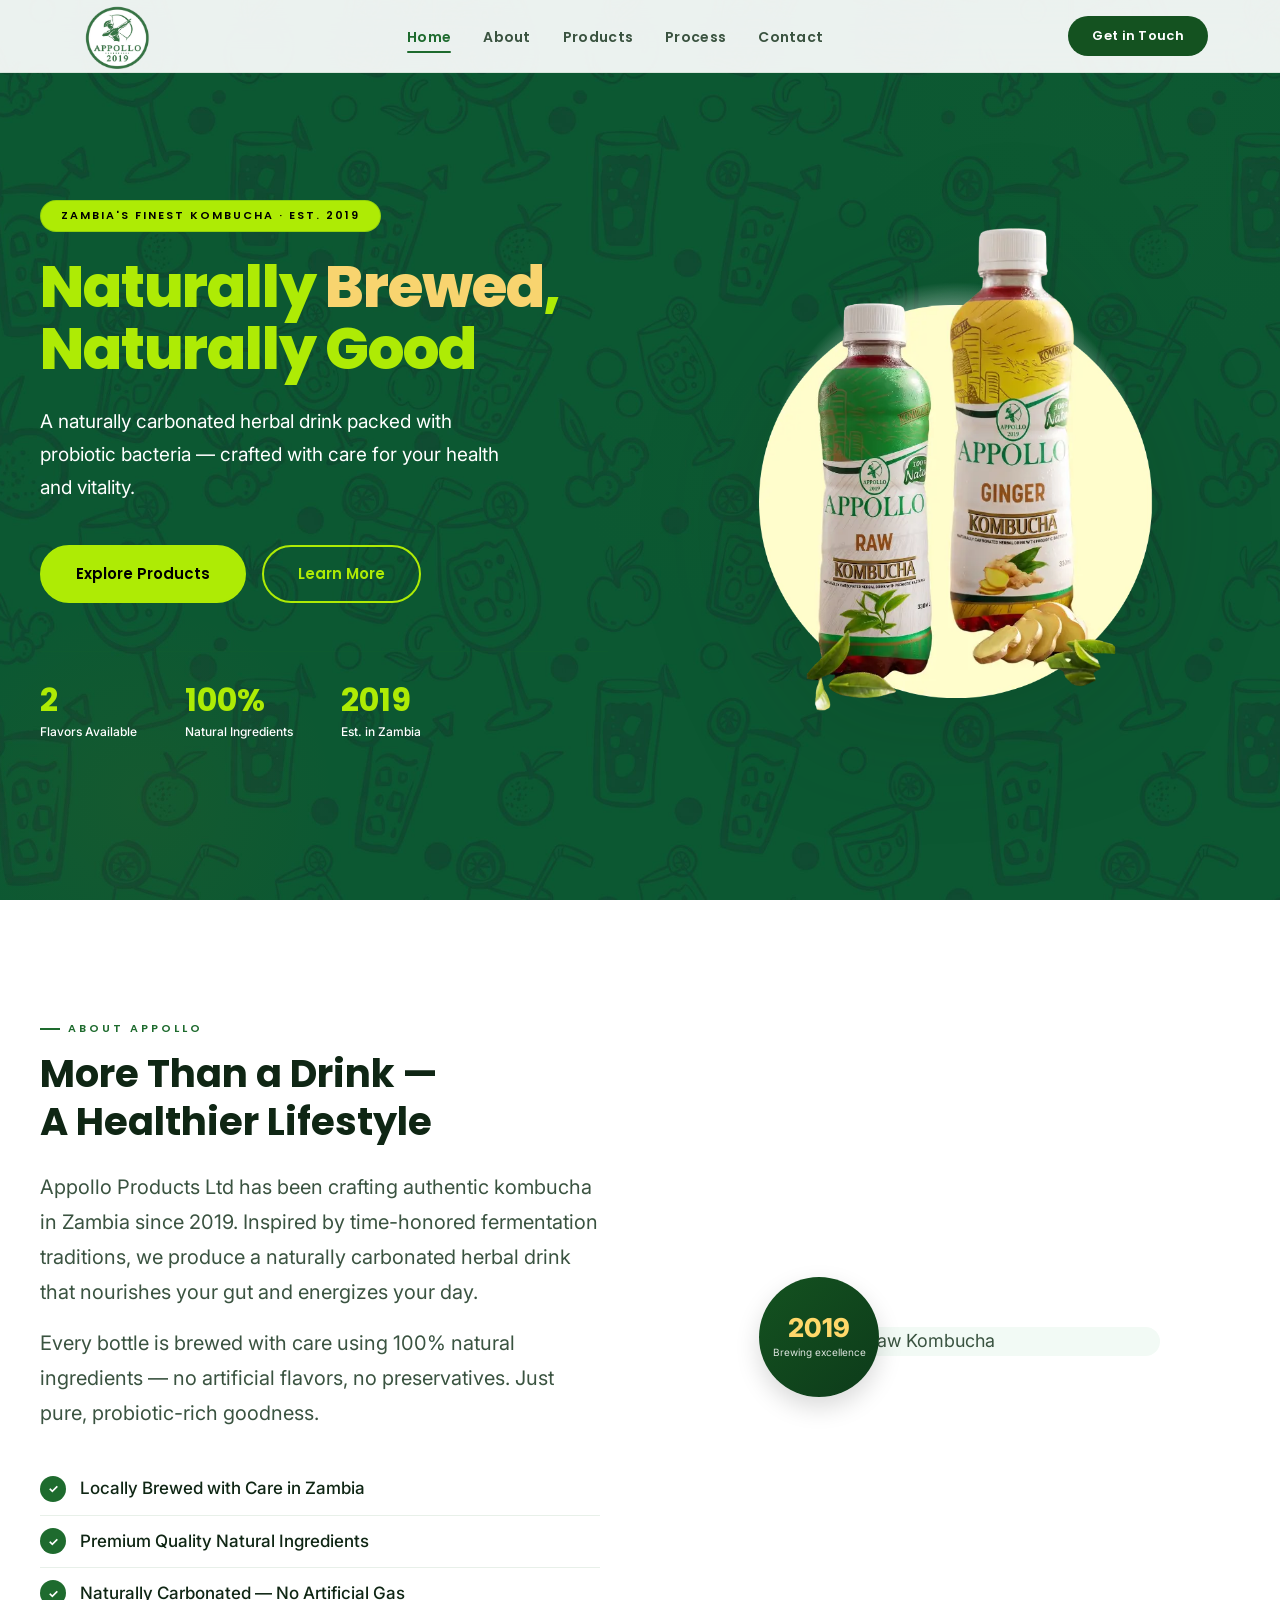
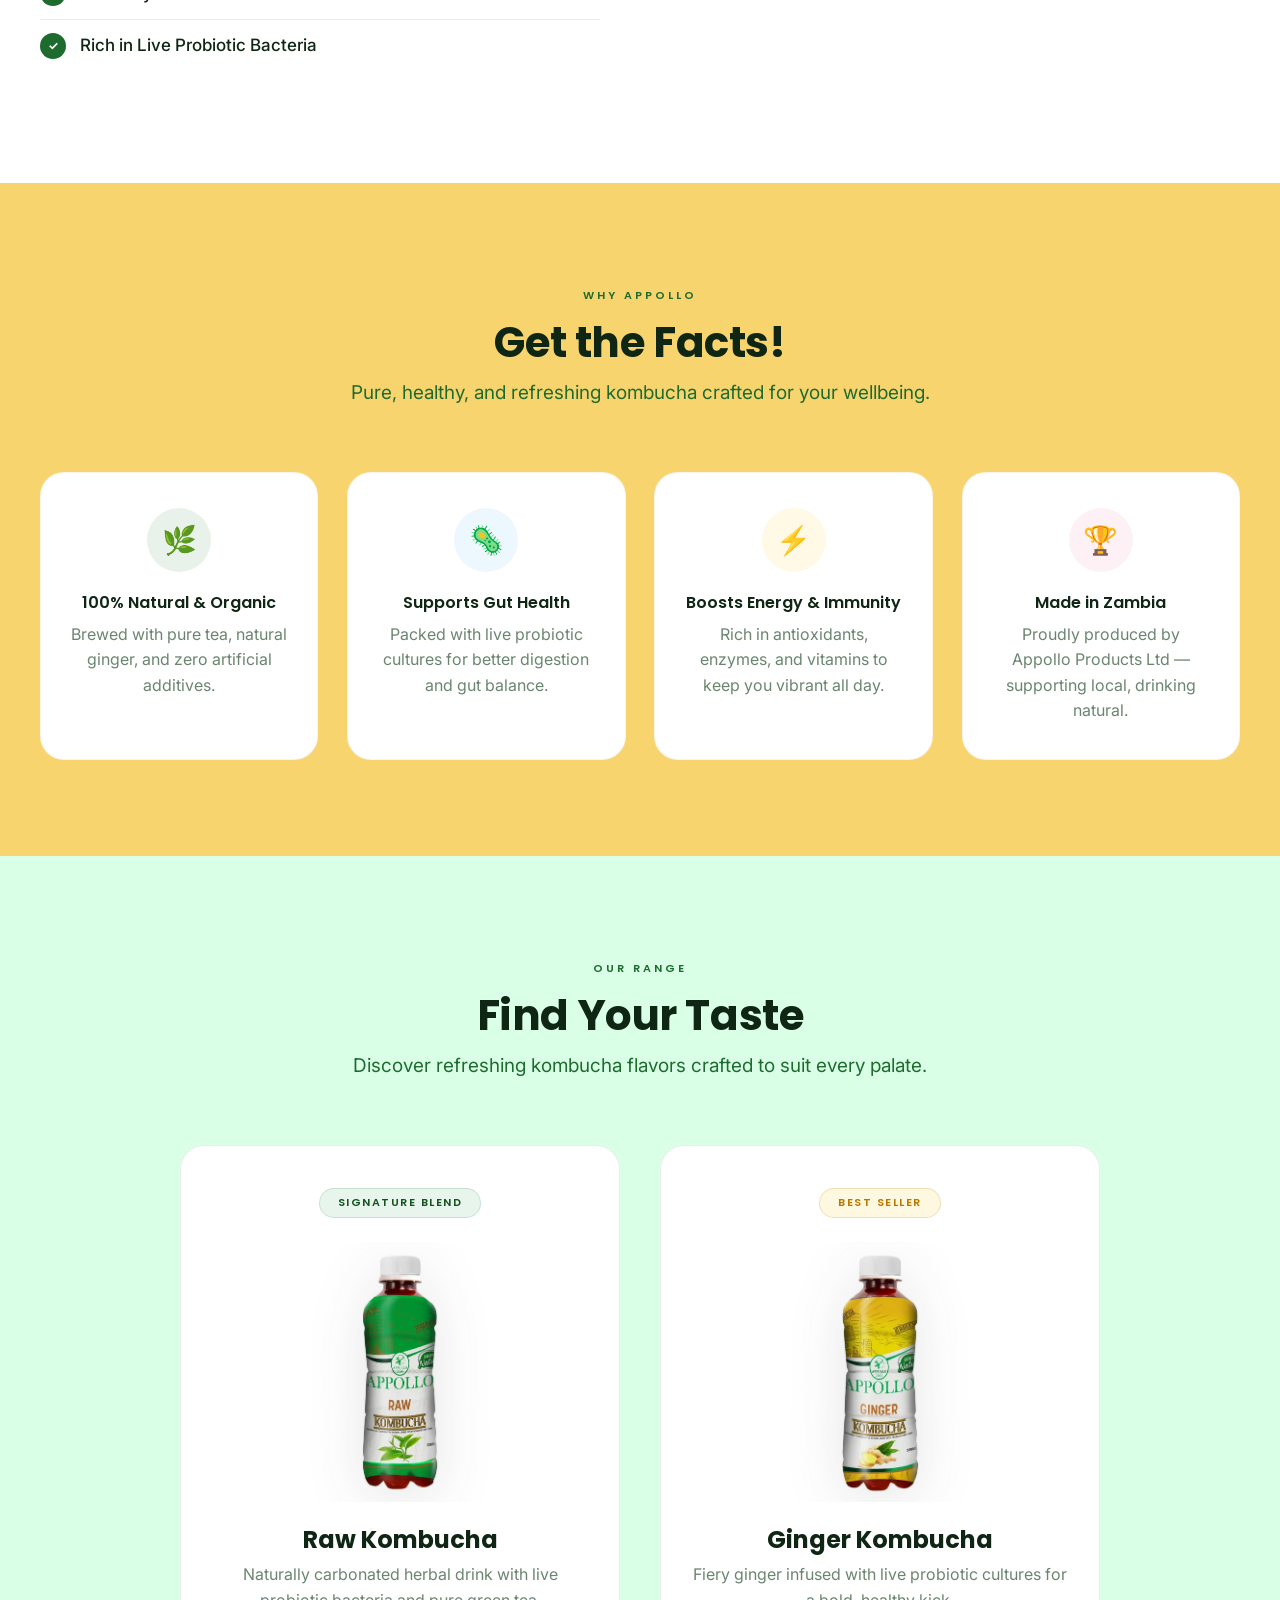
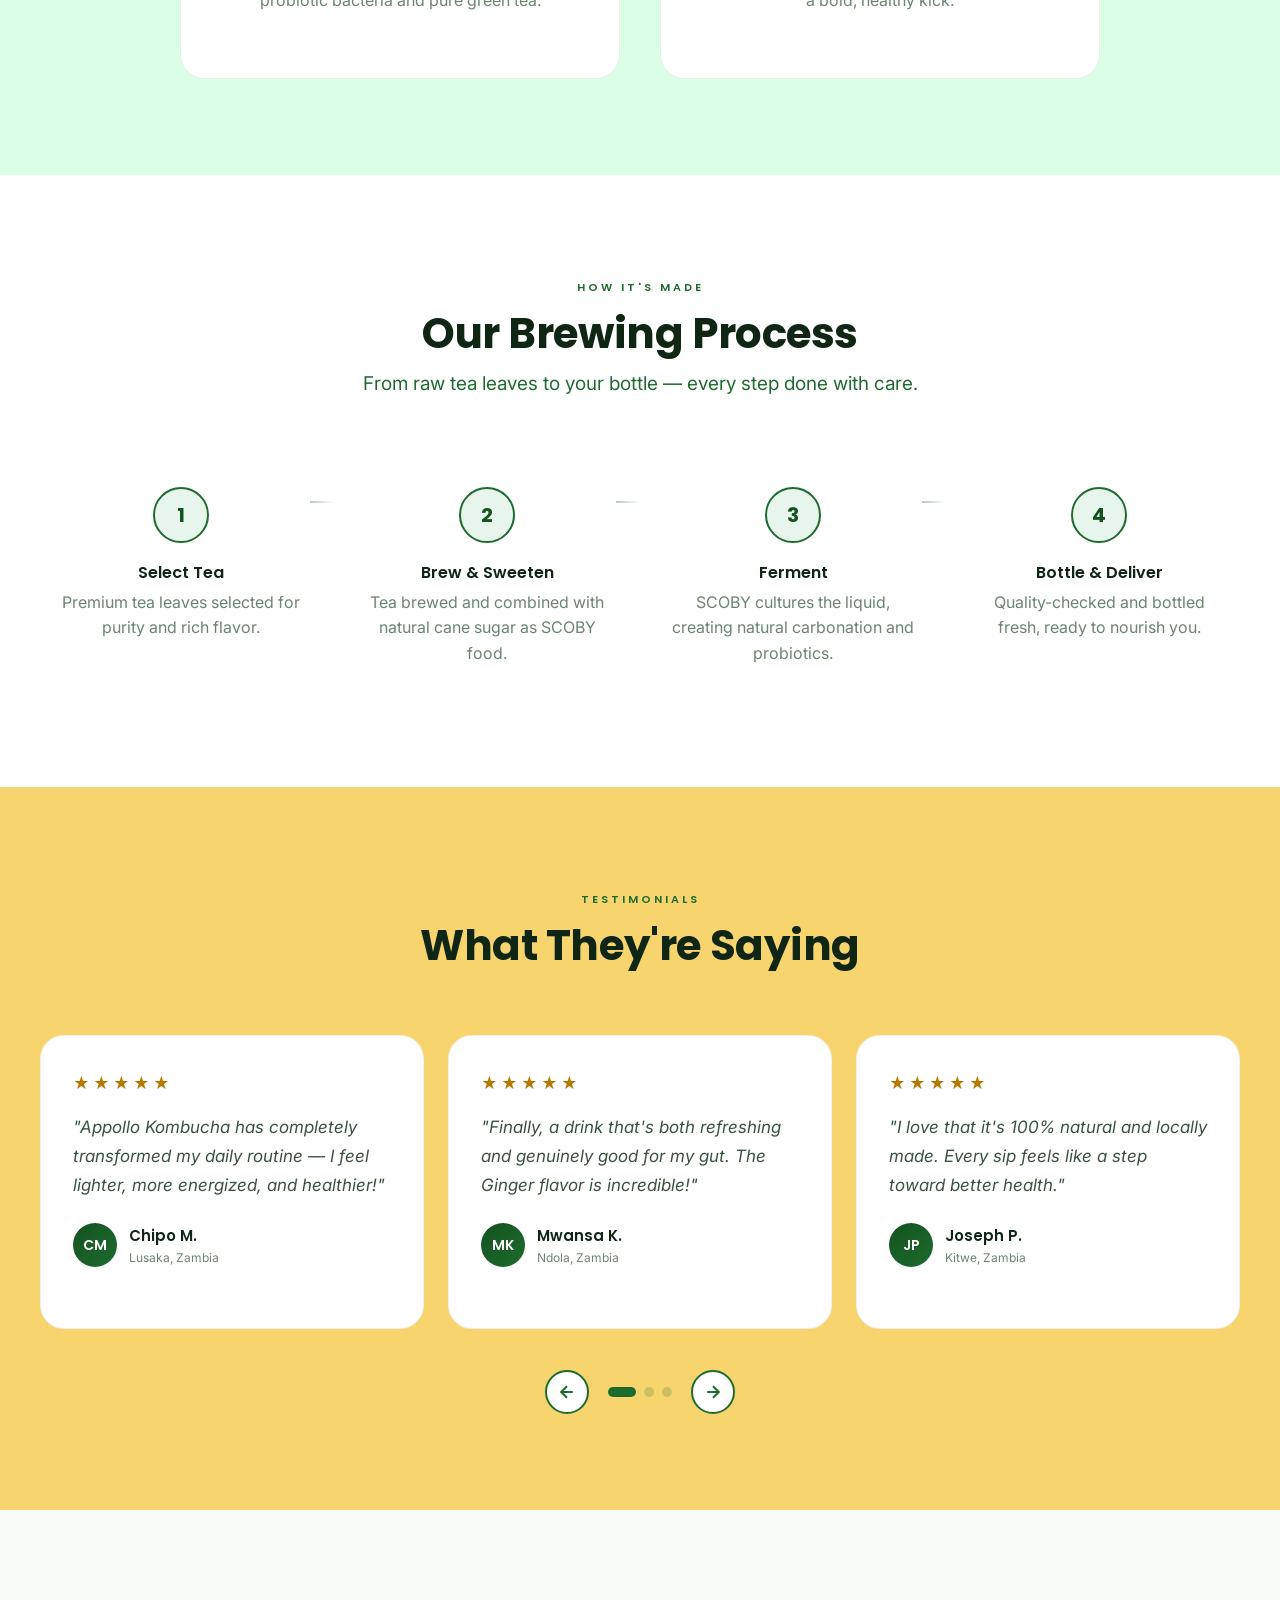
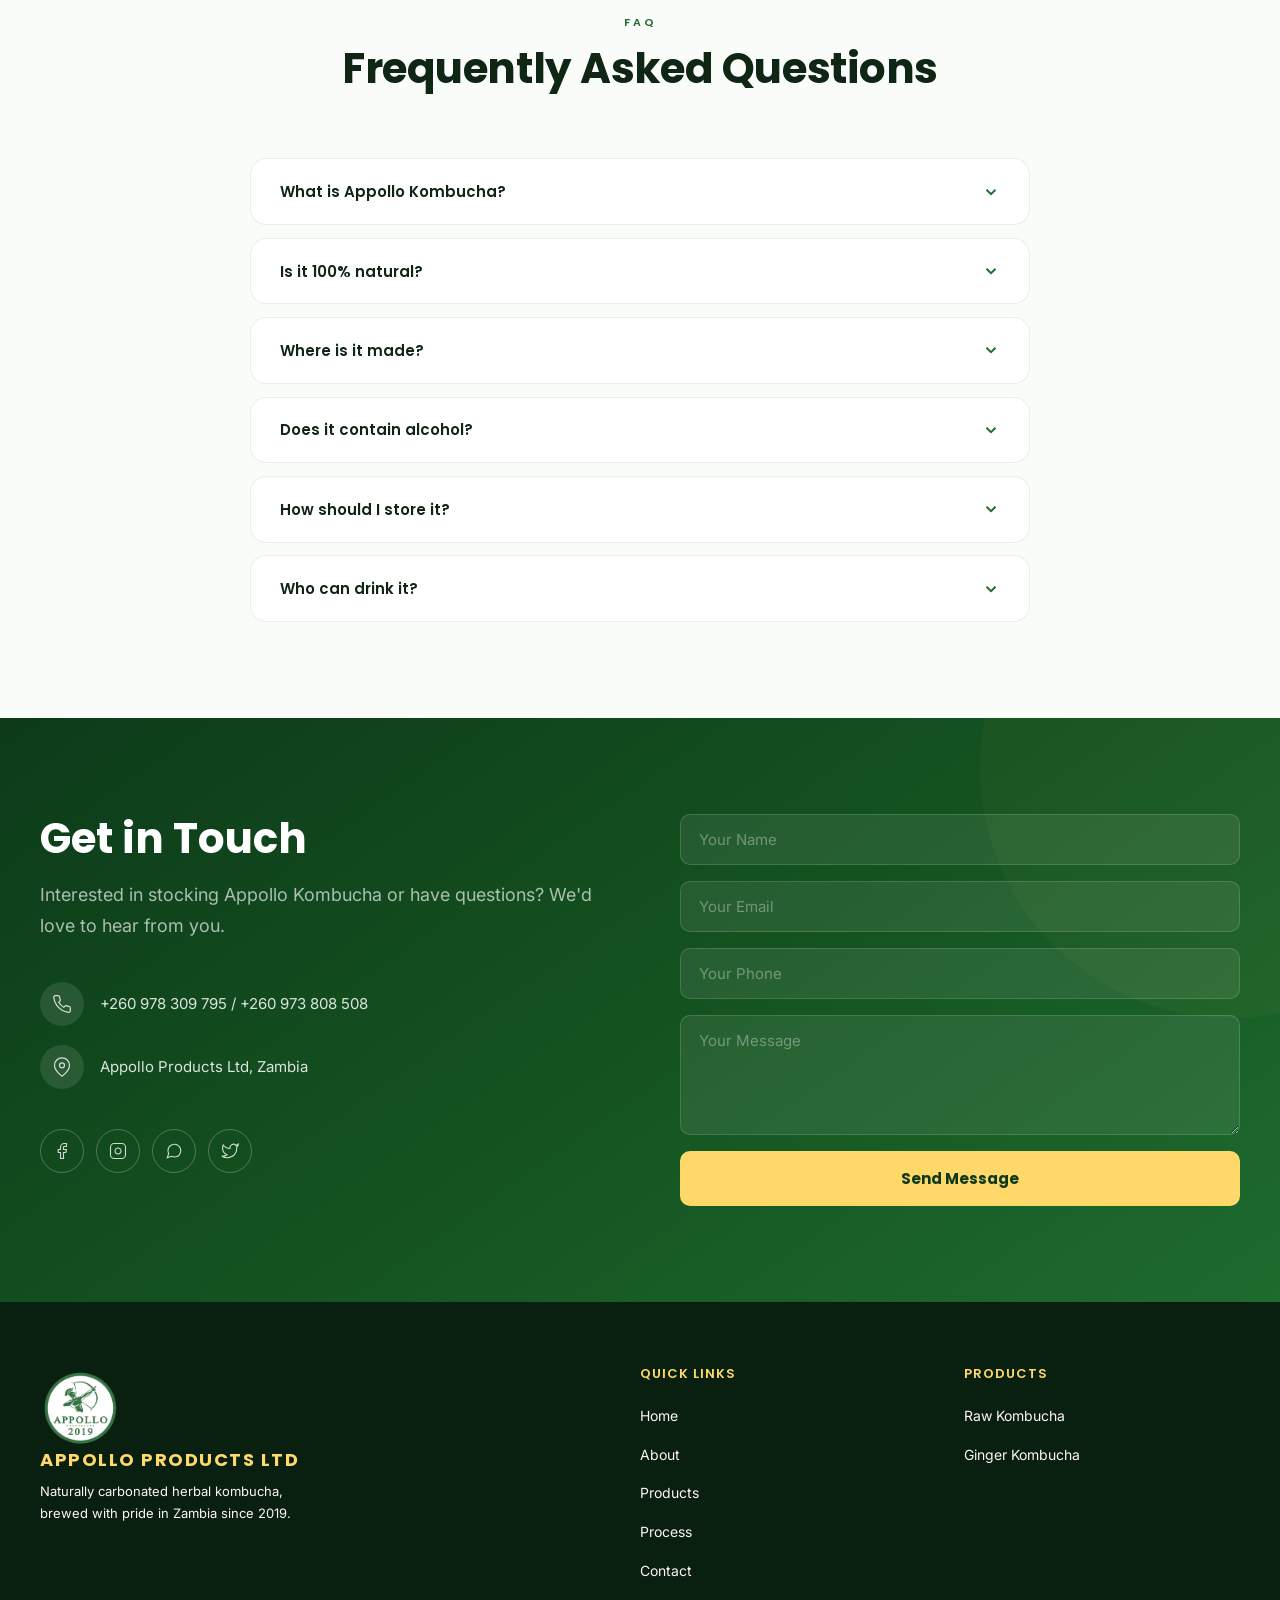
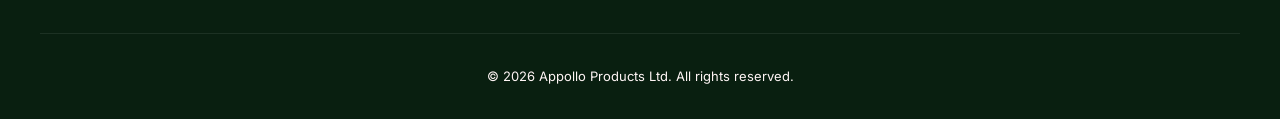
==== index.html @ 1b0a38e2 "Initial commit" ====
<!DOCTYPE html>
<html lang="en">

<head>
  <meta charset="UTF-8">
  <meta name="viewport" content="width=device-width, initial-scale=1.0">
  <title>Appollo Products — Premium Craft Kombucha | Zambia's Finest</title>
  <meta name="description"
    content="Appollo Products Ltd crafts Zambia's finest naturally carbonated kombucha since 2019. 100% natural, probiotic-rich, brewed with care.">
  <link rel="preconnect" href="https://fonts.googleapis.com">
  <link rel="preconnect" href="https://fonts.gstatic.com" crossorigin>
  <link
    href="https://fonts.googleapis.com/css2?family=Inter:wght@300;400;500;600&family=Poppins:wght@400;500;600;700;800&display=swap"
    rel="stylesheet">
  <link rel="stylesheet" href="style.css">
 <link rel="icon" type="image/ico" href="Assets/favicon.ico">
</head>

<body>
  <!-- NAV -->
  <nav id="navbar">
    <div class="nav-inner">
      <a href="#hero" class="nav-logo" id="navLogo">
        <img src="Assets/LOGO (2).webp" alt="Appollo Logo" class="nav-logo-img">
      </a>
      <ul class="nav-links" id="navLinks">
        <li><a href="#hero" class="nav-link active">Home</a></li>
        <li><a href="About.html" class="nav-link">About</a></li>
        <li><a href="Products.html" class="nav-link">Products</a></li>
        <li><a href="Process.html" class="nav-link">Process</a></li>
        <li><a href="Contact.html" class="nav-link">Contact</a></li>
      </ul>
      <a href="Contact.html" class="nav-cta" id="navCta">Get in Touch</a>
      <button class="mobile-toggle" id="mobileToggle" aria-label="Toggle menu">
        <span></span><span></span><span></span>
      </button>
    </div>
  </nav>

  <!-- HERO -->
  <section class="hero" id="hero">
    <div class="hero-bg-shapes">
      <div class="shape shape-1"></div>
      <div class="shape shape-2"></div>
      <div class="shape shape-3"></div>
    </div>
    <div class="hero-content">
      <div class="hero-text">
        <div class="hero-badge reveal-up">Zambia's Finest Kombucha · Est. 2019</div>
        <h1 class="reveal-up">Naturally <span>Brewed</span>,<br>Naturally Good</h1>
        <p class="hero-sub reveal-up">A naturally carbonated herbal drink packed with probiotic bacteria — crafted with
          care for your health and vitality.</p>
        <div class="hero-buttons reveal-up">
          <a href="Products.html" class="btn-primary">Explore Products</a>
          <a href="About.html" class="btn-outline">Learn More</a>
        </div>
        <div class="hero-stats reveal-up">
          <div class="stat-item">
            <div class="stat-num">2</div>
            <div class="stat-label">Flavors Available</div>
          </div>
          <div class="stat-item">
            <div class="stat-num">100%</div>
            <div class="stat-label">Natural Ingredients</div>
          </div>
          <div class="stat-item">
            <div class="stat-num">2019</div>
            <div class="stat-label">Est. in Zambia</div>
          </div>
        </div>
      </div>
      <div class="hero-image reveal-up">
        <div class="hero-img-glow"></div>
        <div class="hero-img-container">
          <img src="Assets/appollo.webp" alt="Appollo Raw and Ginger Kombucha" />
        </div>
      </div>
    </div>
  </section>

  <!-- ABOUT -->
  <section class="about" id="about">
    <div class="section-inner">
      <div class="about-grid">
        <div class="about-text-col reveal-left">
          <div class="section-label">About Appollo</div>
          <h2>More Than a Drink —<br>A Healthier Lifestyle</h2>
          <p>Appollo Products Ltd has been crafting authentic kombucha in Zambia since 2019. Inspired by time-honored
            fermentation traditions, we produce a naturally carbonated herbal drink that nourishes your gut and
            energizes your day.</p>
          <p>Every bottle is brewed with care using 100% natural ingredients — no artificial flavors, no preservatives.
            Just pure, probiotic-rich goodness.</p>
          <ul class="about-features">
            <li>
              <div class="check">✓</div> Locally Brewed with Care in Zambia
            </li>
            <li>
              <div class="check">✓</div> Premium Quality Natural Ingredients
            </li>
            <li>
              <div class="check">✓</div> Naturally Carbonated — No Artificial Gas
            </li>
            <li>
              <div class="check">✓</div> Rich in Live Probiotic Bacteria
            </li>
          </ul>
        </div>
        <div class="about-visual-col reveal-right">
         <div class="about-img-wrap">
  <img src="Assets/botle.png" alt="Appollo Raw Kombucha" />

  <div class="since-badge">
    <div class="year">2019</div>
    <div class="year-label">Brewing excellence</div>
  </div>
</div>
      </div>
    </div>
  </section>

  <!-- BENEFITS -->
  <section class="benefits" id="benefits">
    <div class="section-inner">
      <div class="section-header reveal-up">
        <div class="section-label">Why Appollo</div>
        <h2>Get the Facts!</h2>
        <p>Pure, healthy, and refreshing kombucha crafted for your wellbeing.</p>
      </div>
      <div class="benefits-grid stagger">
        <div class="benefit-card">
          <div class="benefit-icon" style="background:rgba(46,125,50,0.1);">🌿</div>
          <h3>100% Natural & Organic</h3>
          <p>Brewed with pure tea, natural ginger, and zero artificial additives.</p>
        </div>
        <div class="benefit-card">
          <div class="benefit-icon" style="background:rgba(33,150,243,0.08);">🦠</div>
          <h3>Supports Gut Health</h3>
          <p>Packed with live probiotic cultures for better digestion and gut balance.</p>
        </div>
        <div class="benefit-card">
          <div class="benefit-icon" style="background:rgba(255,193,7,0.1);">⚡</div>
          <h3>Boosts Energy & Immunity</h3>
          <p>Rich in antioxidants, enzymes, and vitamins to keep you vibrant all day.</p>
        </div>
        <div class="benefit-card">
          <div class="benefit-icon" style="background:rgba(233,30,99,0.06);">🏆</div>
          <h3>Made in Zambia</h3>
          <p>Proudly produced by Appollo Products Ltd — supporting local, drinking natural.</p>
        </div>
      </div>
    </div>
  </section>

  <!-- PRODUCTS -->
  <section class="products" id="products">
    <div class="section-inner">
      <div class="section-header reveal-up">
        <div class="section-label">Our Range</div>
        <h2>Find Your Taste</h2>
        <p>Discover refreshing kombucha flavors crafted to suit every palate.</p>
      </div>
      <div class="products-grid stagger">
        <div class="product-card" id="product-raw">
          <div class="product-badge badge-green">Signature Blend</div>
          <div class="product-img-container">
            <img src="Assets/Raww.webp" alt="Appollo Raw Kombucha" />
          </div>
          <h3>Raw Kombucha</h3>
          <p class="product-sub">Naturally carbonated herbal drink with live probiotic bacteria and pure green tea.</p>
        </div>
        <div class="product-card" id="product-ginger">
          <div class="product-badge badge-gold">Best Seller</div>
          <div class="product-img-container">
            <img src="Assets/Gingerr.webp" alt="Appollo Ginger Kombucha" />
          </div>
          <h3>Ginger Kombucha</h3>
          <p class="product-sub">Fiery ginger infused with live probiotic cultures for a bold, healthy kick.</p>
        </div>
      </div>
    </div>
  </section>

  <!-- PROCESS -->
  <section class="process" id="process">
    <div class="section-inner">
      <div class="section-header reveal-up">
        <div class="section-label">How It's Made</div>
        <h2>Our Brewing Process</h2>
        <p>From raw tea leaves to your bottle — every step done with care.</p>
      </div>
      <div class="process-steps stagger">
        <div class="step">
          <div class="step-num">1</div>
          <h3>Select Tea</h3>
          <p>Premium tea leaves selected for purity and rich flavor.</p>
        </div>
        <div class="step">
          <div class="step-num">2</div>
          <h3>Brew & Sweeten</h3>
          <p>Tea brewed and combined with natural cane sugar as SCOBY food.</p>
        </div>
        <div class="step">
          <div class="step-num">3</div>
          <h3>Ferment</h3>
          <p>SCOBY cultures the liquid, creating natural carbonation and probiotics.</p>
        </div>
        <div class="step">
          <div class="step-num">4</div>
          <h3>Bottle & Deliver</h3>
          <p>Quality-checked and bottled fresh, ready to nourish you.</p>
        </div>
      </div>
    </div>
  </section>

  <!-- TESTIMONIALS -->
  <section class="testimonials" id="testimonials">
    <div class="section-inner">
      <div class="section-header reveal-up">
        <div class="section-label">Testimonials</div>
        <h2>What They're Saying</h2>
      </div>
      <div class="testimonials-slider reveal-up" id="testimonialSlider">
        <div class="slider-track" id="sliderTrack">
          <div class="testimonial-card">
            <div class="stars">★★★★★</div>
            <p>"Appollo Kombucha has completely transformed my daily routine — I feel lighter, more energized, and healthier!"</p>
            <div class="testimonial-author">
              <div class="author-avatar">CM</div>
              <div>
                <div class="author-name">Chipo M.</div>
                <div class="author-loc">Lusaka, Zambia</div>
              </div>
            </div>
          </div>
          <div class="testimonial-card">
            <div class="stars">★★★★★</div>
            <p>"Finally, a drink that's both refreshing and genuinely good for my gut. The Ginger flavor is incredible!"</p>
            <div class="testimonial-author">
              <div class="author-avatar">MK</div>
              <div>
                <div class="author-name">Mwansa K.</div>
                <div class="author-loc">Ndola, Zambia</div>
              </div>
            </div>
          </div>
          <div class="testimonial-card">
            <div class="stars">★★★★★</div>
            <p>"I love that it's 100% natural and locally made. Every sip feels like a step toward better health."</p>
            <div class="testimonial-author">
              <div class="author-avatar">JP</div>
              <div>
                <div class="author-name">Joseph P.</div>
                <div class="author-loc">Kitwe, Zambia</div>
              </div>
            </div>
          </div>
          <div class="testimonial-card">
            <div class="stars">★★★★★</div>
            <p>"The quality is outstanding. You can tell it's made with real ingredients and true passion for wellness."</p>
            <div class="testimonial-author">
              <div class="author-avatar">TN</div>
              <div>
                <div class="author-name">Thandi N.</div>
                <div class="author-loc">Livingstone, Zambia</div>
              </div>
            </div>
          </div>
          <div class="testimonial-card">
            <div class="stars">★★★★★</div>
            <p>"I switched from sugary sodas to Appollo and my energy levels have never been better. Truly a game changer!"</p>
            <div class="testimonial-author">
              <div class="author-avatar">BM</div>
              <div>
                <div class="author-name">Bwalya M.</div>
                <div class="author-loc">Kabwe, Zambia</div>
              </div>
            </div>
          </div>
        </div>
        <div class="slider-controls">
          <button class="slider-btn" id="sliderPrev" aria-label="Previous">
            <svg width="20" height="20" viewBox="0 0 24 24" fill="none" stroke="currentColor" stroke-width="2.5"><path d="M19 12H5M12 19l-7-7 7-7"/></svg>
          </button>
          <div class="slider-dots" id="sliderDots"></div>
          <button class="slider-btn" id="sliderNext" aria-label="Next">
            <svg width="20" height="20" viewBox="0 0 24 24" fill="none" stroke="currentColor" stroke-width="2.5"><path d="M5 12h14M12 5l7 7-7 7"/></svg>
          </button>
        </div>
      </div>
    </div>
  </section>

  <!-- FAQ -->
  <section class="faq" id="faq">
    <div class="section-inner">
      <div class="section-header reveal-up">
        <div class="section-label">FAQ</div>
        <h2>Frequently Asked Questions</h2>
      </div>
      <div class="faq-list stagger">
        <div class="faq-item" id="faq-1">
          <button class="faq-q" aria-expanded="false">
            What is Appollo Kombucha?
            <span class="faq-arrow">
              <svg width="18" height="18" viewBox="0 0 24 24" fill="none" stroke="currentColor" stroke-width="2.5">
                <path d="M6 9l6 6 6-6" />
              </svg>
            </span>
          </button>
          <div class="faq-a">
            <p>A naturally carbonated herbal drink packed with probiotic bacteria, crafted to support gut health,
              immunity, and overall vitality.</p>
          </div>
        </div>
        <div class="faq-item" id="faq-2">
          <button class="faq-q" aria-expanded="false">
            Is it 100% natural?
            <span class="faq-arrow">
              <svg width="18" height="18" viewBox="0 0 24 24" fill="none" stroke="currentColor" stroke-width="2.5">
                <path d="M6 9l6 6 6-6" />
              </svg>
            </span>
          </button>
          <div class="faq-a">
            <p>Yes! We use only pure tea, natural ingredients, and a live SCOBY — no artificial flavors or preservatives
              ever.</p>
          </div>
        </div>
        <div class="faq-item" id="faq-3">
          <button class="faq-q" aria-expanded="false">
            Where is it made?
            <span class="faq-arrow">
              <svg width="18" height="18" viewBox="0 0 24 24" fill="none" stroke="currentColor" stroke-width="2.5">
                <path d="M6 9l6 6 6-6" />
              </svg>
            </span>
          </button>
          <div class="faq-a">
            <p>All our kombucha is proudly brewed in Zambia by Appollo Products Ltd, combining tradition with modern
              craftsmanship.</p>
          </div>
        </div>
        <div class="faq-item" id="faq-4">
          <button class="faq-q" aria-expanded="false">
            Does it contain alcohol?
            <span class="faq-arrow">
              <svg width="18" height="18" viewBox="0 0 24 24" fill="none" stroke="currentColor" stroke-width="2.5">
                <path d="M6 9l6 6 6-6" />
              </svg>
            </span>
          </button>
          <div class="faq-a">
            <p>Our kombucha is non-alcoholic. Fermentation may produce trace amounts, always well below 0.5% ABV.</p>
          </div>
        </div>
        <div class="faq-item" id="faq-5">
          <button class="faq-q" aria-expanded="false">
            How should I store it?
            <span class="faq-arrow">
              <svg width="18" height="18" viewBox="0 0 24 24" fill="none" stroke="currentColor" stroke-width="2.5">
                <path d="M6 9l6 6 6-6" />
              </svg>
            </span>
          </button>
          <div class="faq-a">
            <p>Keep refrigerated to maintain freshness, natural carbonation, and probiotic activity.</p>
          </div>
        </div>
        <div class="faq-item" id="faq-6">
          <button class="faq-q" aria-expanded="false">
            Who can drink it?
            <span class="faq-arrow">
              <svg width="18" height="18" viewBox="0 0 24 24" fill="none" stroke="currentColor" stroke-width="2.5">
                <path d="M6 9l6 6 6-6" />
              </svg>
            </span>
          </button>
          <div class="faq-a">
            <p>Most people can enjoy it as a daily health drink. Pregnant women, children, or those with specific
              conditions should consult a doctor first.</p>
          </div>
        </div>
      </div>
    </div>
  </section>

  <!-- CONTACT -->
  <section class="contact" id="contact">
    <div class="section-inner">
      <div class="contact-grid">
        <div class="contact-info-col reveal-left">
          <h2>Get in Touch</h2>
          <p class="contact-desc">Interested in stocking Appollo Kombucha or have questions? We'd love to hear from you.
          </p>
          <div class="contact-info">
            <div class="contact-item">
              <div class="contact-icon">
                <svg width="20" height="20" viewBox="0 0 24 24" fill="none" stroke="currentColor" stroke-width="1.5">
                  <path
                    d="M22 16.92v3a2 2 0 01-2.18 2 19.79 19.79 0 01-8.63-3.07 19.5 19.5 0 01-6-6 19.79 19.79 0 01-3.07-8.67A2 2 0 014.11 2h3a2 2 0 012 1.72c.127.96.361 1.903.7 2.81a2 2 0 01-.45 2.11L8.09 9.91a16 16 0 006 6l1.27-1.27a2 2 0 012.11-.45c.907.339 1.85.573 2.81.7A2 2 0 0122 16.92z" />
                </svg>
              </div>
              <span>+260 978 309 795 / +260 973 808 508</span>
            </div>
            <div class="contact-item">
              <div class="contact-icon">
                <svg width="20" height="20" viewBox="0 0 24 24" fill="none" stroke="currentColor" stroke-width="1.5">
                  <path d="M21 10c0 7-9 13-9 13s-9-6-9-13a9 9 0 0118 0z" />
                  <circle cx="12" cy="10" r="3" />
                </svg>
              </div>
              <span>Appollo Products Ltd, Zambia</span>
            </div>
          </div>
          <div class="social-links">
            <a href="#" class="social-btn" aria-label="Facebook">
              <svg width="18" height="18" viewBox="0 0 24 24" fill="none" stroke="currentColor" stroke-width="1.5">
                <path d="M18 2h-3a5 5 0 00-5 5v3H7v4h3v8h4v-8h3l1-4h-4V7a1 1 0 011-1h3z" />
              </svg>
            </a>
            <a href="#" class="social-btn" aria-label="Instagram">
              <svg width="18" height="18" viewBox="0 0 24 24" fill="none" stroke="currentColor" stroke-width="1.5">
                <rect x="2" y="2" width="20" height="20" rx="5" />
                <path d="M16 11.37A4 4 0 1112.63 8 4 4 0 0116 11.37z" />
                <line x1="17.5" y1="6.5" x2="17.51" y2="6.5" />
              </svg>
            </a>
            <a href="#" class="social-btn" aria-label="WhatsApp">
              <svg width="18" height="18" viewBox="0 0 24 24" fill="none" stroke="currentColor" stroke-width="1.5">
                <path
                  d="M21 11.5a8.38 8.38 0 01-.9 3.8 8.5 8.5 0 01-7.6 4.7 8.38 8.38 0 01-3.8-.9L3 21l1.9-5.7a8.38 8.38 0 01-.9-3.8 8.5 8.5 0 014.7-7.6 8.38 8.38 0 013.8-.9h.5a8.48 8.48 0 018 8v.5z" />
              </svg>
            </a>
            <a href="#" class="social-btn" aria-label="Twitter">
              <svg width="18" height="18" viewBox="0 0 24 24" fill="none" stroke="currentColor" stroke-width="1.5">
                <path
                  d="M23 3a10.9 10.9 0 01-3.14 1.53 4.48 4.48 0 00-7.86 3v1A10.66 10.66 0 013 4s-4 9 5 13a11.64 11.64 0 01-7 2c9 5 20 0 20-11.5a4.5 4.5 0 00-.08-.83A7.72 7.72 0 0023 3z" />
              </svg>
            </a>
          </div>
        </div>
        <div class="contact-form-col reveal-right">
          <form class="contact-form" id="contactForm">
            <input type="text" placeholder="Your Name" id="contactName" required />
            <input type="email" placeholder="Your Email" id="contactEmail" required />
            <input type="tel" placeholder="Your Phone" id="contactPhone" />
            <textarea placeholder="Your Message" id="contactMessage" required></textarea>
            <button type="submit" id="contactSubmit">Send Message</button>
          </form>
        </div>
      </div>
    </div>
  </section>

  <!-- FOOTER -->
  <footer id="footer">
    <div class="footer-inner">
      <div class="footer-top">
        <div class="footer-brand-col">
          <div class="footer-brand-row">
            <img src="Assets/LOGO (2).webp" alt="Appollo Logo" class="footer-logo-img">
            <div>
              <div class="footer-brand">APPOLLO PRODUCTS LTD</div>
              <div class="footer-tagline">Naturally carbonated herbal kombucha,<br>brewed with pride in Zambia since
                2019.</div>
            </div>
          </div>
        </div>
        <div class="footer-col">
          <h4>Quick Links</h4>
          <ul>
            <li><a href="#hero">Home</a></li>
            <li><a href="About.html">About</a></li>
            <li><a href="Products.html">Products</a></li>
            <li><a href="Process.html">Process</a></li>
            <li><a href="Contact.html">Contact</a></li>
          </ul>
        </div>
        <div class="footer-col">
          <h4>Products</h4>
          <ul>
            <li><a href="Products.html">Raw Kombucha</a></li>
            <li><a href="Products.html">Ginger Kombucha</a></li>
          </ul>
        </div>
      </div>
      <div class="footer-bottom">
        <p>© 2026 Appollo Products Ltd. All rights reserved.</p>
      </div>
    </div>
  </footer>

  <script src="script.js"></script>
  
</body>

</html>
---- style.css ----
/* ═══════════════════════════════════════════════
   APPOLLO PRODUCTS — PREMIUM KOMBUCHA
   Clean · Modern · Fully Responsive · High-End
   ═══════════════════════════════════════════════ */

* {
  margin: 0;
  padding: 0;
  box-sizing: border-box;
}

:root {
  --green-deep: #0d3b1a;
  --green-dark: #145220;
  --green: #1e6b2e;
  --green-mid: #2a8040;
  --green-light: #e8f5ec;
  --mint: #f2faf5;
  --white: #ffffff;
  --off-white: #fafcfa;
  --cream: #fdf9f0;
  --gold: #b87800;
  --gold-light: #d4960a;
  --gold-pale: #fff8e0;
  --gold-warm: #ffd86a;
  --text-dark: #111a13;
  --text-heading: #0f2614;
  --text-body: #3a5340;
  --text-muted: #6b8570;
  --border: #1e6b2e1a;
  --shadow-sm: 0 2px 12px #0f26140f;
  --shadow-md: 0 8px 32px #0f261414;
  --shadow-lg: 0 20px 60px #0f26141f;
  --shadow-gold: 0 8px 32px #b8780026;
  --radius-sm: 10px;
  --radius-md: 16px;
  --radius-lg: 24px;
  --radius-full: 9999px;
  --ease-out: cubic-bezier(0.22, 0.68, 0, 1.1);
  --ease-bounce: cubic-bezier(0.22, 0.68, 0, 1.4);
  --transition: 0.3s ease;
}

html {
  scroll-behavior: smooth;
}

body {
  font-family: 'Inter', -apple-system, BlinkMacSystemFont, 'Segoe UI', sans-serif;
  font-size: 18px;
  line-height: 1.6;
  color: var(--text-body);
  background: var(--white);
  -webkit-font-smoothing: antialiased;
  overflow-x: hidden;
}

h1,
h2,
h3,
h4 {
  font-family: 'Poppins', sans-serif;
  color: var(--text-heading);
  line-height: 1.2;
  font-weight: 700;
}

a {
  text-decoration: none;
  color: inherit;
}

img {
  max-width: 100%;
  display: block;
}

button {
  cursor: pointer;
  font-family: inherit;
}

ul {
  list-style: none;
}

/* ── ANIMATIONS ── */
.reveal-up {
  opacity: 0;
  transform: translateY(40px);
  transition: opacity 0.8s var(--ease-out), transform 0.8s var(--ease-out);
}

.reveal-left {
  opacity: 0;
  transform: translateX(-50px);
  transition: opacity 0.8s ease, transform 0.8s ease;
}

.reveal-right {
  opacity: 0;
  transform: translateX(50px);
  transition: opacity 0.8s ease, transform 0.8s ease;
}

.reveal-up.visible,
.reveal-left.visible,
.reveal-right.visible {
  opacity: 1;
  transform: none;
}

.stagger>* {
  opacity: 0;
  transform: translateY(30px);
  transition: opacity 0.6s ease, transform 0.6s ease;
}

.stagger.visible>*:nth-child(1) {
  opacity: 1;
  transform: none;
  transition-delay: 0s;
}

.stagger.visible>*:nth-child(2) {
  opacity: 1;
  transform: none;
  transition-delay: .12s;
}

.stagger.visible>*:nth-child(3) {
  opacity: 1;
  transform: none;
  transition-delay: .24s;
}

.stagger.visible>*:nth-child(4) {
  opacity: 1;
  transform: none;
  transition-delay: .36s;
}

.stagger.visible>*:nth-child(5) {
  opacity: 1;
  transform: none;
  transition-delay: .48s;
}

.stagger.visible>*:nth-child(6) {
  opacity: 1;
  transform: none;
  transition-delay: .6s;
}

@keyframes slideDown {
  from {
    transform: translateY(-100%);
    opacity: 0;
  }

  to {
    transform: translateY(0);
    opacity: 1;
  }
}

@keyframes float {

  0%,
  100% {
    transform: translateY(0);
  }

  50% {
    transform: translateY(-16px);
  }
}

@keyframes pulse-blob {

  0%,
  100% {
    transform: scale(1);
    opacity: .6;
  }

  50% {
    transform: scale(1.15);
    opacity: 1;
  }
}

@keyframes fadeInBadge {
  from {
    opacity: 0;
    transform: translateY(-12px);
  }

  to {
    opacity: 1;
    transform: none;
  }
}

@keyframes heroTextIn {
  from {
    opacity: 0;
    transform: translateY(48px);
  }

  to {
    opacity: 1;
    transform: none;
  }
}

@keyframes heroImgIn {
  from {
    opacity: 0;
    transform: scale(.85) translateY(40px);
  }

  to {
    opacity: 1;
    transform: none;
  }
}

@keyframes glow-pulse {

  0%,
  100% {
    opacity: .3;
    transform: translate(-50%, -50%) scale(1);
  }

  50% {
    opacity: .5;
    transform: translate(-50%, -50%) scale(1.1);
  }
}

/* ═══════════════════════════════════════════════
   NAVIGATION
   ═══════════════════════════════════════════════ */
nav {
  position: fixed;
  top: 0;
  left: 0;
  right: 0;
  z-index: 1000;
  background: #ffffffeb;
  backdrop-filter: blur(20px);
  -webkit-backdrop-filter: blur(20px);
  border-bottom: 1px solid var(--border);
  animation: slideDown 0.6s ease both;
  transition: background var(--transition), box-shadow var(--transition);
}

nav.scrolled {
  background: #fffffff8;
  box-shadow: var(--shadow-sm);
}

.nav-inner {
  max-width: 1200px;
  margin: 0 auto;
  padding: 0 2rem;
  display: flex;
  align-items: center;
  justify-content: space-between;
  height: 72px;
}

.nav-logo {
  display: flex;
  align-items: center;
  gap: 12px;
  text-decoration: none;
  flex-shrink: 0;
  transition: transform var(--transition);
}

.nav-logo:hover {
  transform: scale(1.03);
}

.nav-logo-img {
  width: 90px;
  height: 70px;
  object-fit: contain;
  flex-shrink: 0;
}

.nav-brand-text {
  font-family: 'Poppins', sans-serif;
  font-size: 18px;
  font-weight: 700;
  color: var(--green-dark);
  letter-spacing: 2px;
}

.nav-links {
  display: flex;
  gap: 2rem;
  align-items: center;
}

.nav-link {
  font-family: 'Poppins', sans-serif;
  font-size: 14px;
  font-weight: 600;
  color: var(--text-body);
  position: relative;
  padding: 4px 0;
  transition: color var(--transition);
  letter-spacing: 0.3px;
}

.nav-link::after {
  content: '';
  position: absolute;
  bottom: -2px;
  left: 0;
  width: 0;
  height: 2px;
  background: var(--green);
  border-radius: 2px;
  transition: width 0.3s ease;
}

.nav-link:hover,
.nav-link.active {
  color: var(--green);
}

.nav-link:hover::after,
.nav-link.active::after {
  width: 100%;
}

.nav-cta {
  display: inline-flex;
  align-items: center;
  background: var(--green-dark);
  color: white;
  font-family: 'Poppins', sans-serif;
  font-size: 13px;
  font-weight: 600;
  padding: 10px 24px;
  border-radius: var(--radius-full);
  border: none;
  letter-spacing: 0.3px;
  flex-shrink: 0;
  transition: background var(--transition), transform var(--transition), box-shadow var(--transition);
}

.nav-cta:hover {
  background: var(--green-mid);
  transform: translateY(-2px);
  box-shadow: 0 6px 20px #1e6b2e4d;
}

.mobile-toggle {
  display: none;
  flex-direction: column;
  gap: 5px;
  background: none;
  border: none;
  padding: 8px;
  z-index: 1001;
}

.mobile-toggle span {
  display: block;
  width: 24px;
  height: 2px;
  background: var(--text-heading);
  border-radius: 2px;
  transition: transform 0.3s ease, opacity 0.3s ease;
}

.mobile-toggle.active span:nth-child(1) {
  transform: rotate(45deg) translate(5px, 5px);
}

.mobile-toggle.active span:nth-child(2) {
  opacity: 0;
}

.mobile-toggle.active span:nth-child(3) {
  transform: rotate(-45deg) translate(5px, -5px);
}

/* ═══════════════════════════════════════════════
   S1 — HERO (Mint Green)
   ═══════════════════════════════════════════════ */
.hero {
  position: relative;
  min-height: 100vh;
  display: flex;
  align-items: center;
  padding: 120px 2rem 80px;
  background: url("Assets/background.jpg") no-repeat center center;
  background-size: cover;
  overflow: hidden;
}

.hero-bg-shapes {
  position: absolute;
  inset: 0;
  pointer-events: none;
  overflow: hidden;
}

.shape {
  position: absolute;
  border-radius: 50%;
}

.shape-1 {
  top: -120px;
  right: -80px;
  width: 500px;
  height: 500px;
  background: radial-gradient(circle, #1e6b2e14 0%, transparent 70%);
  animation: pulse-blob 8s ease-in-out infinite;
}

.shape-2 {
  bottom: -100px;
  left: -60px;
  width: 400px;
  height: 400px;
  background: radial-gradient(circle, #b878000d 0%, transparent 70%);
  animation: pulse-blob 10s ease-in-out infinite reverse;
}

.shape-3 {
  top: 40%;
  left: 45%;
  width: 250px;
  height: 250px;
  background: radial-gradient(circle, #1e6b2e0a 0%, transparent 70%);
  animation: pulse-blob 6s ease-in-out infinite 2s;
}

.hero-content {
  max-width: 1200px;
  margin: 0 auto;
  display: grid;
  grid-template-columns: 1fr 1fr;
  gap: 4rem;
  align-items: center;
  width: 100%;
  position: relative;
  z-index: 2;
}

.hero-text {
  animation: heroTextIn 1s var(--ease-out) 0.2s both;
}

.hero-badge {
  display: inline-block;
  background:#aeeb05;
  border: 1.5px solid #1e6b2e33;
  color: black;
  font-family: 'Poppins', sans-serif;
  font-size: 11px;
  padding: 6px 20px;
  border-radius: var(--radius-full);
  letter-spacing: 2px;
  text-transform: uppercase;
  margin-bottom: 1.5rem;
  font-weight: 600;
  animation: fadeInBadge 0.7s ease 0.5s both;
}

.hero h1 {
  font-size: clamp(34px, 5vw, 58px);
  font-weight: 800;
  color: #aeeb05;
  line-height: 1.08;
  margin-bottom: 1.5rem;
  letter-spacing: -0.02em;
}

.hero h1 span {
  color: #f8d46f;
}

.hero-sub {
  font-size: 19px;
  color:#ffffff;
  line-height: 1.75;
  margin-bottom: 2.5rem;
  max-width: 480px;
}

.hero-buttons {
  display: flex;
  gap: 1rem;
  flex-wrap: wrap;
}

.btn-primary {
  display: inline-flex;
  align-items: center;
  background: #aeeb05;
  color: rgb(0, 0, 0);
  border: 2px solid  #aeeb05;
  padding: 15px 34px;
  border-radius: var(--radius-full) ;
  font-family: 'Poppins', sans-serif;
  font-size: 15px;
  font-weight: 600;
  transition: all 0.3s ease;
  position: relative;
  overflow: hidden;
}

.btn-primary:hover {
  background:var(--green-dark);
  transform: translateY(-3px);
  color:white;
  box-shadow: 0 10px 28px #1e6b2e4d;
}

.btn-outline {
  display: inline-flex;
  align-items: center;
  background: transparent;
  color: #aeeb05;
  border: 2px solid #aeeb05;
  padding: 13px 34px;
  border-radius: var(--radius-full);
  font-family: 'Poppins', sans-serif;
  font-size: 15px;
  font-weight: 600;
  transition: all 0.3s ease;
}

.btn-outline:hover {
  background: var(--green-dark);
  color: white;
  transform: translateY(-3px);
  box-shadow: 0 10px 28px #29e94f33;
}

.hero-stats {
  display: flex;
  gap: 3rem;
  margin-top: 3rem;
  padding-top: 2rem;
  border-top: 1px solid #1e6b2e1f;
  animation: heroTextIn 0.9s var(--ease-out) 0.7s both;
}

.stat-num {
  font-family: 'Poppins', sans-serif;
  font-size: 32px;
  font-weight: 700;
  color: #aeeb05;
  line-height: 1;
}

.stat-label {
  font-size: 12px;
  color: white;
  margin-top: 6px;
  font-weight: 500;
}

.hero-image {
  display: flex;
  justify-content: center;
  align-items: center;
  position: relative;
  animation: heroImgIn 1s var(--ease-out) 0.4s both;
}

.hero-img-glow {
  position: absolute;
  top: 50%;
  left: 50%;
  width: 380px;
  height: 380px;
  border-radius: 50%;
  background: radial-gradient(circle, #e8f5ece6 0%, #f2faf566 60%, transparent 70%);
  transform: translate(-50%, -50%);
  animation: glow-pulse 4s ease-in-out infinite;
  pointer-events: none;
}

.hero-img-container {
  width: 100%;
  max-width: 480px;
  height: 520px;
  display: flex;
  align-items: center;
  justify-content: center;
}

.hero-img-container img {
  width: 100%;
  height: 100%;
  object-fit: contain;
  filter: drop-shadow(0 24px 60px #0f26142e);
  animation: float 5s ease-in-out infinite;
}

/* ── Section Utilities ── */
.section-inner {
  max-width: 1200px;
  margin: 0 auto;
}

.section-label {
  display: inline-block;
  font-family: 'Poppins', sans-serif;
  font-size: 11px;
  letter-spacing: 3px;
  text-transform: uppercase;
  color: var(--green);
  font-weight: 600;
  margin-bottom: 0.8rem;
  position: relative;
  padding-left: 28px;
}

.section-label::before {
  content: '';
  position: absolute;
  left: 0;
  top: 50%;
  width: 20px;
  height: 2px;
  background: var(--green);
  transform: translateY(-50%);
}

.section-header {
  text-align: center;
  margin-bottom: 4rem;
}

.section-header .section-label {
  padding-left: 0;
}

.section-header .section-label::before {
  display: none;
}

.section-header h2 {
  font-size: clamp(26px, 3.5vw, 42px);
  letter-spacing: -0.01em;
  margin-bottom: 0.6rem;
}

.section-header p {
  font-size: 19px;
  color: var(--green);
  max-width: 580px;
  margin: 0 auto;
  line-height: 1.6;
}

/* ═══════════════════════════════════════════════
   S2 — ABOUT (White)
   ═══════════════════════════════════════════════ */
.about {
  background: var(--white);
  padding: 7rem 2rem;
}

.about-grid {
  display: grid;
  grid-template-columns: 1fr 1fr;
  gap: 5rem;
  align-items: center;
}

.about h2 {
  font-size: clamp(26px, 3vw, 40px);
  margin-bottom: 1.5rem;
  line-height: 1.25;
}

.about p {
  font-size: 20px;
  color: var(--text-body);
  line-height: 1.75;
  margin-bottom: 1rem;
}

.about-features {
  margin-top: 2rem;
}

.about-features li {
  display: flex;
  align-items: center;
  gap: 14px;
  font-size: 17px;
  color: var(--text-heading);
  padding: 12px 0;
  border-bottom: 1px solid var(--border);
  font-weight: 500;
  transition: color var(--transition), gap var(--transition);
}

.about-features li:last-child {
  border-bottom: none;
}

.about-features li:hover {
  color: var(--green);
  gap: 18px;
}

.check {
  width: 26px;
  height: 26px;
  background: var(--green);
  border-radius: 50%;
  display: flex;
  align-items: center;
  justify-content: center;
  flex-shrink: 0;
  color: white;
  font-size: 12px;
  font-weight: 700;
  transition: transform var(--transition);
}

.about-features li:hover .check {
  transform: scale(1.15);
}

.about-img-wrap {
  max-width: 400px;
  margin:0 auto;
  position: relative; /* important for positioning badge */
  background: var(--mint);
  border-radius: 35px;
  overflow: visible;
  display: flex;
  align-items: center;
  justify-content: center;
}
.about-img-wrap:hover {
  box-shadow: var(--shadow-lg);
}

.about-img-wrap img {
  width: 90%;
  height: auto;
  max-height: 500px;
  display: block;
  border-radius: 40px;
}

.about-img-wrap:hover img {
  transform: scale(1.05);
}

.since-badge {
  position: absolute;
  top: -50px;   /* pushes outside */
  left: -1px; 
  bottom: auto;   /* pushes outside */
  width: 120px;
  height: 120px;
  border-radius: 50%;
  background: linear-gradient(135deg, var(--green-dark), var(--green-deep));
  display: flex;
  flex-direction: column;
  align-items: center;
  justify-content: center;
  text-align: center;
  color: white;
  box-shadow: 0 10px 25px rgba(0,0,0,0.15);
  z-index: 2;
}

.since-badge:hover {
  transform: translateY(-4px);
  box-shadow: 0 12px 36px #14522059;
}

.since-badge .year {
  font-size: 26px;
  font-weight: 800;
  line-height: 1;
  color: var(--gold-warm);
}


.since-badge .year-label {
  font-size: 10px;
  opacity: 0.85;
  margin-top: 3px;
  padding: 0 8px;
}
/* ═══════════════════════════════════════════════
   S3 — BENEFITS (Cream)
   ═══════════════════════════════════════════════ */
.benefits {
  background: #f8d46f;
  padding: 6rem 2rem;
}

.benefits-grid {
  display: grid;
  grid-template-columns: repeat(4, 1fr);
  gap: 1.8rem;
}

.benefit-card {
  background: var(--white);
  border-radius: var(--radius-lg);
  padding: 2.2rem 1.8rem;
  text-align: center;
  border: 1px solid #b8780014;
  transition: transform 0.35s var(--ease-bounce), box-shadow 0.35s ease;
  
}

.benefit-card:hover {
  transform: translateY(-10px) scale(1.02);
  box-shadow: var(--shadow-lg);
}

.benefit-icon {
  width: 64px;
  height: 64px;
  border-radius: 50%;
  display: flex;
  align-items: center;
  justify-content: center;
  margin: 0 auto 1.3rem;
  font-size: 28px;
  transition: transform 0.4s var(--ease-bounce);
}

.benefit-card:hover .benefit-icon {
  transform: rotate(8deg) scale(1.15);
}

.benefit-card h3 {
  font-size: 16px;
  font-weight: 600;
  margin-bottom: 0.6rem;
}

.benefit-card p {
  font-size: 16px;
  color: var(--text-muted);
  line-height: 1.6;
}

/* ═══════════════════════════════════════════════
   S4 — PRODUCTS (Mint)
   ═══════════════════════════════════════════════ */
.products {
  background: #d9ffe7;
  padding: 6rem 2rem;
}

.products-grid {
  display: grid;
  grid-template-columns: 1fr 1fr;
  gap: 2.5rem;
  max-width: 920px;
  margin: 0 auto;
}

.product-card {
  background: var(--white);
  border: 1px solid var(--border);
  border-radius: var(--radius-lg);
  padding: 2.5rem 2rem;
  text-align: center;
  position: relative;
  overflow: hidden;
  transition: transform 0.35s var(--ease-bounce), box-shadow 0.35s ease;
}

.product-card::before {
  content: '';
  position: absolute;
  top: 0;
  left: 0;
  right: 0;
  height: 4px;
  background: linear-gradient(90deg, var(--green), var(--green-mid));
  opacity: 0;
  transition: opacity var(--transition);
}

.product-card:hover::before {
  opacity: 1;
}

.product-card:hover {
  transform: translateY(-10px);
  box-shadow: var(--shadow-lg);
}

.product-badge {
  display: inline-block;
  padding: 5px 18px;
  border-radius: var(--radius-full);
  font-family: 'Poppins', sans-serif;
  font-size: 11px;
  letter-spacing: 1.5px;
  text-transform: uppercase;
  margin-bottom: 1.5rem;
  font-weight: 600;
}

.badge-green {
  background: var(--green-light);
  color: var(--green-dark);
  border: 1px solid #1e6b2e26;
}

.badge-gold {
  background: var(--gold-pale);
  color: var(--gold);
  border: 1px solid #b8780033;
}

.product-img-container {
  width: 100%;
  height: 260px;
  display: flex;
  align-items: center;
  justify-content: center;
  margin: 0 auto 1.5rem;
  overflow: hidden;
}

.product-img-container img {
  width: 500px;
  height: 250px;
  object-fit: contain;
  filter: drop-shadow(0 10px 28px #0f26141f);
  transition: transform 0.5s var(--ease-out);
}

.product-card:hover .product-img-container img {
  transform: scale(1.06) translateY(-8px);
}

.product-card h3 {
  font-size: 24px;
  font-weight: 700;
  margin-bottom: 0.5rem;
}

.product-sub {
  font-size: 16px;
  color: var(--text-muted);
  margin-bottom: 1.5rem;
  line-height: 1.6;
}

.product-meta {
  margin-bottom: 1.5rem;
}

.product-size {
  display: inline-block;
  font-family: 'Poppins', sans-serif;
  font-size: 13px;
  color: var(--green);
  border: 1px solid #1e6b2e40;
  padding: 5px 16px;
  border-radius: var(--radius-sm);
  font-weight: 600;
}

.btn-product {
  background: var(--green-dark);
  color: white;
  border: none;
  padding: 12px 30px;
  border-radius: var(--radius-full);
  font-family: 'Poppins', sans-serif;
  font-size: 14px;
  font-weight: 600;
  transition: all 0.3s ease;
}

.btn-product:hover {
  background: var(--green-mid);
  transform: translateY(-2px);
  box-shadow: 0 8px 24px #1e6b2e40;
}

/* ═══════════════════════════════════════════════
   S5 — PROCESS (White)
   ═══════════════════════════════════════════════ */
.process {
  background: var(--white);
  padding: 6rem 2rem;
}

.process-steps {
  display: grid;
  grid-template-columns: repeat(4, 1fr);
  gap: 1.5rem;
}

.step {
  text-align: center;
  position: relative;
  padding: 1.5rem 1rem;
}

.step:not(:last-child)::after {
  content: '';
  position: absolute;
  top: 38px;
  right: -0.75rem;
  width: 1.5rem;
  height: 2px;
  background: linear-gradient(90deg, var(--green), transparent);
  opacity: 0.35;
}

.step-num {
  width: 56px;
  height: 56px;
  border-radius: 50%;
  background: var(--green-light);
  border: 2px solid var(--green);
  color: var(--green-dark);
  display: flex;
  align-items: center;
  justify-content: center;
  font-family: 'Poppins', sans-serif;
  font-size: 20px;
  font-weight: 700;
  margin: 0 auto 1.2rem;
  transition: all 0.35s var(--ease-bounce);
}

.step:hover .step-num {
  background: var(--green-dark);
  color: white;
  transform: scale(1.12);
  box-shadow: 0 8px 24px #1e6b2e4d;
}

.step h3 {
  font-size: 16px;
  font-weight: 600;
  margin-bottom: 0.5rem;
  transition: color var(--transition);
}

.step:hover h3 {
  color: var(--green);
}

.step p {
  font-size: 16px;
  color: var(--text-muted);
  line-height: 1.6;
}

/* ═══════════════════════════════════════════════
   S6 — TESTIMONIALS SLIDER (Gold Pale)
   ═══════════════════════════════════════════════ */
.testimonials {
  background: #f8d46f;
  padding: 6rem 2rem;
}

.testimonials-slider {
  position: relative;
  overflow: hidden;
  max-width: 100%;
}

.slider-track {
  display: flex;
  gap: 1.5rem;
  transition: transform 0.5s cubic-bezier(0.25, 0.46, 0.45, 0.94);
  will-change: transform;
}

.testimonial-card {
  background: var(--white);
  border-radius: var(--radius-lg);
  padding: 2.2rem 2rem 2rem;
  border: 1px solid #b878001a;
  flex: 0 0 calc(33.333% - 1rem);
  min-width: 0;
  transition: transform 0.35s ease, box-shadow 0.35s ease;
}

.testimonial-card:hover {
  transform: translateY(-6px);
  box-shadow: var(--shadow-gold);
}

.stars {
  color: var(--gold);
  font-size: 16px;
  margin-bottom: 1rem;
  letter-spacing: 3px;
}

.testimonial-card p {
  font-size: 17px;
  color: var(--text-body);
  line-height: 1.7;
  margin-bottom: 1.5rem;
  font-style: italic;
}

.testimonial-author {
  display: flex;
  align-items: center;
  gap: 12px;
}

.author-avatar {
  width: 44px;
  height: 44px;
  border-radius: 50%;
  background: linear-gradient(135deg, var(--green-dark), var(--green));
  color: white;
  display: flex;
  align-items: center;
  justify-content: center;
  font-family: 'Poppins', sans-serif;
  font-size: 14px;
  font-weight: 600;
  flex-shrink: 0;
  transition: transform var(--transition);
}

.testimonial-card:hover .author-avatar {
  transform: scale(1.1);
}

.author-name {
  font-family: 'Poppins', sans-serif;
  font-size: 15px;
  font-weight: 600;
  color: var(--text-heading);
}

.author-loc {
  font-size: 12px;
  color: var(--text-muted);
}

.slider-controls {
  display: flex;
  align-items: center;
  justify-content: center;
  gap: 1.2rem;
  margin-top: 2.5rem;
}

.slider-btn {
  width: 44px;
  height: 44px;
  border-radius: 50%;
  border: 2px solid var(--green);
  background: var(--white);
  color: var(--green);
  display: flex;
  align-items: center;
  justify-content: center;
  transition: all var(--transition);
  flex-shrink: 0;
}

.slider-btn:hover {
  background: var(--green-dark);
  border-color: var(--green-dark);
  color: white;
  transform: scale(1.08);
}

.slider-dots {
  display: flex;
  gap: 8px;
  align-items: center;
}

.slider-dot {
  width: 10px;
  height: 10px;
  border-radius: 50%;
  background: #1e6b2e33;
  cursor: pointer;
  transition: all var(--transition);
  border: none;
  padding: 0;
}

.slider-dot.active {
  background: var(--green);
  width: 28px;
  border-radius: 8px;
}

/* ═══════════════════════════════════════════════
   S7 — FAQ (Off-White)
   ═══════════════════════════════════════════════ */
.faq {
  background: var(--off-white);
  padding: 6rem 2rem;
}

.faq-list {
  max-width: 780px;
  margin: 0 auto;
  display: flex;
  flex-direction: column;
  gap: 0.8rem;
}

.faq-item {
  background: var(--white);
  border-radius: var(--radius-md);
  border: 1px solid var(--border);
  overflow: hidden;
  transition: box-shadow var(--transition), border-color var(--transition);
}

.faq-item:hover,
.faq-item.open {
  border-color: #1e6b2e40;
  box-shadow: 0 6px 24px #1e6b2e0f;
}

.faq-q {
  width: 100%;
  padding: 1.3rem 1.8rem;
  background: none;
  border: none;
  display: flex;
  align-items: center;
  justify-content: space-between;
  font-family: 'Poppins', sans-serif;
  font-size: 15px;
  font-weight: 600;
  color: var(--text-heading);
  text-align: left;
  transition: color var(--transition);
}

.faq-q:hover {
  color: var(--green);
}

.faq-arrow {
  display: flex;
  align-items: center;
  justify-content: center;
  transition: transform 0.3s ease;
  color: var(--green);
  flex-shrink: 0;
}

.faq-item.open .faq-arrow {
  transform: rotate(180deg);
}

.faq-a {
  max-height: 0;
  overflow: hidden;
  transition: max-height 0.4s ease, padding 0.4s ease;
  padding: 0 1.8rem;
}

.faq-item.open .faq-a {
  max-height: 200px;
  padding: 0 1.8rem 1.3rem;
}

.faq-a p {
  font-size: 16px;
  color: var(--text-muted);
  line-height: 1.7;
}

/* ═══════════════════════════════════════════════
   S8 — CONTACT (Dark Green)
   ═══════════════════════════════════════════════ */
.contact {
  background: linear-gradient(145deg, var(--green-deep), var(--green-dark), var(--green));
  padding: 6rem 2rem;
  position: relative;
  overflow: hidden;
}

.contact::before {
  content: '';
  position: absolute;
  top: -200px;
  right: -200px;
  width: 500px;
  height: 500px;
  border-radius: 50%;
  background: #ffd86a08;
}

.contact-grid {
  display: grid;
  grid-template-columns: 1fr 1fr;
  gap: 5rem;
  align-items: start;
}

.contact-info-col h2 {
  font-size: clamp(26px, 3.5vw, 42px);
  color: white;
  margin-bottom: 1rem;
}

.contact-desc {
  color: #ffffffa6;
  font-size: 18px;
  line-height: 1.7;
  margin-bottom: 2.5rem;
}

.contact-info {
  display: flex;
  flex-direction: column;
  gap: 1.2rem;
  margin-bottom: 2.5rem;
}

.contact-item {
  display: flex;
  align-items: center;
  gap: 16px;
  color: #ffffffd9;
  font-size: 15px;
  transition: gap var(--transition);
}

.contact-item:hover {
  gap: 20px;
}

.contact-icon {
  width: 44px;
  height: 44px;
  border-radius: 50%;
  background: #ffffff1a;
  display: flex;
  align-items: center;
  justify-content: center;
  flex-shrink: 0;
  color: #ffffffcc;
  transition: background var(--transition), transform var(--transition);
}

.contact-item:hover .contact-icon {
  background: #ffffff2e;
  transform: scale(1.08);
}

.social-links {
  display: flex;
  gap: 12px;
}

.social-btn {
  width: 44px;
  height: 44px;
  border-radius: 50%;
  border: 1.5px solid #ffffff40;
  background: transparent;
  color: #ffffffcc;
  display: flex;
  align-items: center;
  justify-content: center;
  transition: all var(--transition);
}

.social-btn:hover {
  background: #ffffff26;
  transform: translateY(-3px) scale(1.08);
  border-color: var(--gold-warm);
  color: var(--gold-warm);
}

.contact-form {
  display: flex;
  flex-direction: column;
  gap: 1rem;
}

.contact-form input,
.contact-form textarea {
  background: #ffffff14;
  border: 1.5px solid #ffffff26;
  border-radius: var(--radius-sm);
  padding: 15px 18px;
  color: white;
  font-family: 'Inter', sans-serif;
  font-size: 15px;
  outline: none;
  transition: border-color var(--transition), background var(--transition), transform var(--transition);
}

.contact-form input::placeholder,
.contact-form textarea::placeholder {
  color: #ffffff59;
}

.contact-form input:focus,
.contact-form textarea:focus {
  border-color: #ffd86a80;
  background: #ffffff1f;
  transform: translateY(-1px);
}

.contact-form textarea {
  min-height: 120px;
  resize: vertical;
}

.contact-form button {
  background: var(--gold-warm);
  color: var(--green-deep);
  border: none;
  padding: 16px;
  border-radius: var(--radius-sm);
  font-family: 'Poppins', sans-serif;
  font-size: 15px;
  font-weight: 700;
  transition: all 0.3s ease;
}

.contact-form button:hover {
  background: #ffe88a;
  transform: translateY(-3px);
  box-shadow: 0 10px 28px #00000033;
}

/* ═══════════════════════════════════════════════
   FOOTER
   ═══════════════════════════════════════════════ */
footer {
  background: #091f10;
  padding: 4rem 2rem 2rem;
}

.footer-inner {
  max-width: 1200px;
  margin: 0 auto;
}

.footer-top {
  display: grid;
  grid-template-columns: 2fr 1fr 1fr;
  gap: 3rem;
  padding-bottom: 3rem;
  border-bottom: 1px solid #ffffff14;
}

.footer-brand-row {
    display: flex;
  flex-direction: column;   /* 🔥 makes logo go above */
  align-items: flex-start; 
}

.footer-logo-img {
  width: 80px;
  height: 80px;
  object-fit: contain;
  flex-shrink: 0;
}

.footer-brand {
  font-family: 'Poppins', sans-serif;
  color: var(--gold-warm);
  font-size: 18px;
  font-weight: 700;
  margin-bottom: 0.3rem;
  letter-spacing: 1.5px;
}

.footer-tagline {
  color: rgb(255, 245, 245);
  font-size: 13px;
  line-height: 1.7;
}

.footer-col h4 {
  font-family: 'Poppins', sans-serif;
  color: var(--gold-warm);
  font-size: 13px;
  font-weight: 600;
  margin-bottom: 1.2rem;
  letter-spacing: 1px;
  text-transform: uppercase;
}

.footer-col ul {
  display: flex;
  flex-direction: column;
  gap: 10px;
}

.footer-col a {
  color: rgb(255, 245, 245);
  font-size: 14px;
  transition: color var(--transition), padding-left var(--transition);
}

.footer-col a:hover {
  color: var(--gold-warm);
  padding-left: 6px;
}

.footer-bottom {
  text-align: center;
  padding-top: 2rem;
  color: rgb(255, 245, 245);
  font-size: 13px;
}

/* ═══════════════════════════════════════════════
   RESPONSIVE
   ═══════════════════════════════════════════════ */
@media (max-width:1100px) {
  .nav-inner {
    padding: 0 1.5rem;
  }

  .hero-content {
    gap: 2.5rem;
  }

  .about-grid {
    gap: 3rem;
  }

  .benefits-grid {
    grid-template-columns: repeat(2, 1fr);
  }

  .process-steps {
    grid-template-columns: repeat(2, 1fr);
    gap: 2rem;
  }

  .step:not(:last-child)::after {
    display: none;
  }

  .testimonial-card {
    flex: 0 0 calc(50% - 0.75rem);
  }
}

@media (max-width:768px) {
  .nav-links {
    position: fixed;
    top: 0;
    right: -100%;
    width: 280px;
    height: 100vh;
    background: var(--white);
    flex-direction: column;
    padding: 100px 2rem 2rem;
    gap: 0;
    box-shadow: -8px 0 32px #0000001a;
    transition: right 0.4s ease;
    z-index: 999;
  }
  .nav-links.open {
    right: 0;
  }

  .nav-links li {
    border-bottom: 1px solid var(--border);
  }

  .nav-link {
    display: block;
    padding: 16px 0;
    font-size: 16px;
  }

  .nav-cta {
    display: none;
  }

  .mobile-toggle {
    display: flex;
  }

  .nav-brand-text {
    display: none;
  }

  .hero {
    padding: 110px 1.5rem 50px;
    min-height: auto;
  }

  .hero-content {
    grid-template-columns: 1fr;
    text-align: center;
    gap: 2.5rem;
  }

  .hero-sub {
    margin: 0 auto 2rem;
  }

  .hero-buttons {
    justify-content: center;
  }

  .hero-stats {
    justify-content: center;
    gap: 2rem;
  }

  .hero-img-container {
    max-width: 340px;
    height: 380px;
    margin: 0 auto;
  }

  .hero-img-glow {
    width: 260px;
    height: 260px;
  }

  .about {
    padding: 5rem 1.5rem;
  }

  .about-grid {
    grid-template-columns: 1fr;
    gap: 3rem;
    text-align: center;
  }

  .section-label {
    padding-left: 0;
  }

  .section-label::before {
    display: none;
  }

  .about-features li {
    justify-content: center;
  }

  .benefits,
  .products,
  .process,
  .testimonials,
  .faq {
    padding: 5rem 1.5rem;
  }

  .benefits-grid {
    grid-template-columns: 1fr 1fr;
    gap: 1.2rem;
  }

  .products-grid {
    grid-template-columns: 1fr;
    max-width: 420px;
    margin: 0 auto;
  }

  .process-steps {
    grid-template-columns: 1fr 1fr;
  }

  .testimonial-card {
    flex: 0 0 100%;
  }

  .contact {
    padding: 5rem 1.5rem;
  }

  .contact-grid {
    grid-template-columns: 1fr;
    gap: 3rem;
  }
  .footer-brand {
    text-align: center;
  }

  .footer-top {
    grid-template-columns: 1fr;
    gap: 2rem;
    text-align: center;
  }

     .footer-brand-row {
    align-items: center;     /* center logo horizontally */
    text-align: center;      /* center text */
  }
  

  .footer-col ul {
    align-items: center;
  }
}

@media (max-width:576px) {
  .hero h1 {
    font-size: 30px;
  }

  .hero-badge {
    font-size: 10px;
    padding: 5px 14px;
    letter-spacing: 1.5px;
  }

  .hero-sub {
    font-size: 15px;
  }

  .hero-stats {
    flex-wrap: wrap;
    gap: 1.5rem;
  }

  .stat-num {
    font-size: 26px;
  }

  .hero-img-container {
    max-width: 280px;
    height: 310px;
  }

  .hero-img-glow {
    width: 200px;
    height: 200px;
  }

  .about h2,
  .section-header h2 {
    font-size: 24px;
  }

  .about-img-wrap {
    height: 260px;
    padding: 1.5rem;
  }

  .since-badge .year {
    font-size: 36px;
  }

  .benefit-card {
    padding: 1.5rem 1.2rem;
  }

  .process-steps {
    grid-template-columns: 1fr;
  }

  .section-header {
    margin-bottom: 3rem;
  }
}

@media (max-width:400px) {
  .nav-inner {
    padding: 0 1rem;
    height: 72px;
  }

  .nav-logo-img {
    width: 80px;
    height: 60px;
  }

  .hero {
    padding: 96px 1rem 40px;
  }

  .hero h1 {
    font-size: 26px;
  }

  .hero-sub {
    font-size: 14px;
  }

  .hero-buttons {
    flex-direction: column;
    width: 100%;
  }

  .btn-primary,
  .btn-outline {
    width: 100%;
    justify-content: center;
    padding: 14px 20px;
    font-size: 14px;
  }

  .hero-stats {
    flex-direction: column;
    gap: 1rem;
    text-align: center;
  }

  .hero-img-container {
    max-width: 220px;
    height: 250px;
  }

  .about,
  .benefits,
  .products,
  .process,
  .testimonials,
  .faq {
    padding: 3.5rem 1rem;
  }

  .contact {
    padding: 3.5rem 1rem;
  }

  .section-header {
    margin-bottom: 2.5rem;
  }

  .benefits-grid {
    grid-template-columns: 1fr;
  }

  .contact-info-col h2 {
    font-size: 24px;
  }

  .faq-q {
    padding: 1rem 1.2rem;
    font-size: 14px;
  }

  .faq-a {
    padding: 0 1.2rem;
  }

  .faq-item.open .faq-a {
    padding: 0 1.2rem 1rem;
  }

  footer {
    padding: 2.5rem 1rem 1.5rem;
  }

  .footer-brand {
    font-size: 15px;
    text-align: center;
  }

  .footer-logo-img {
    width: 80px;
    height: 70px;
  }
}
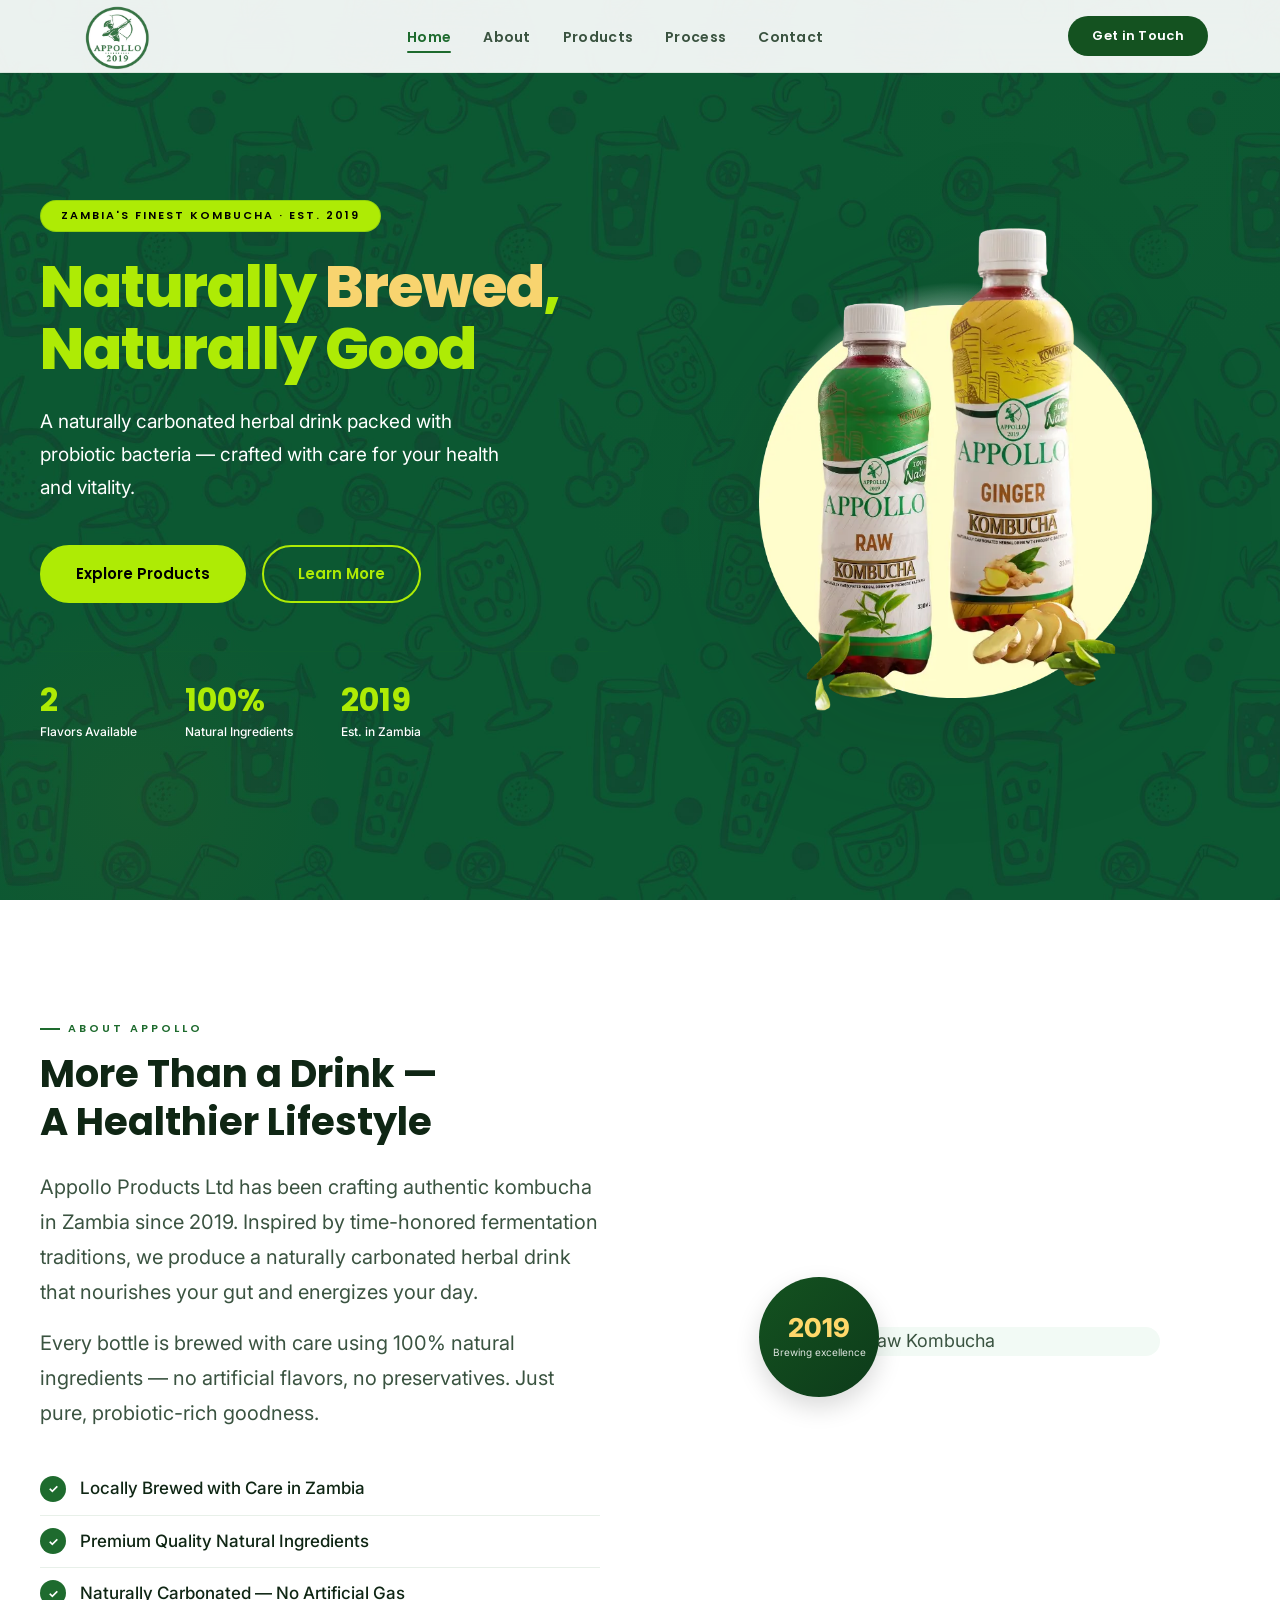
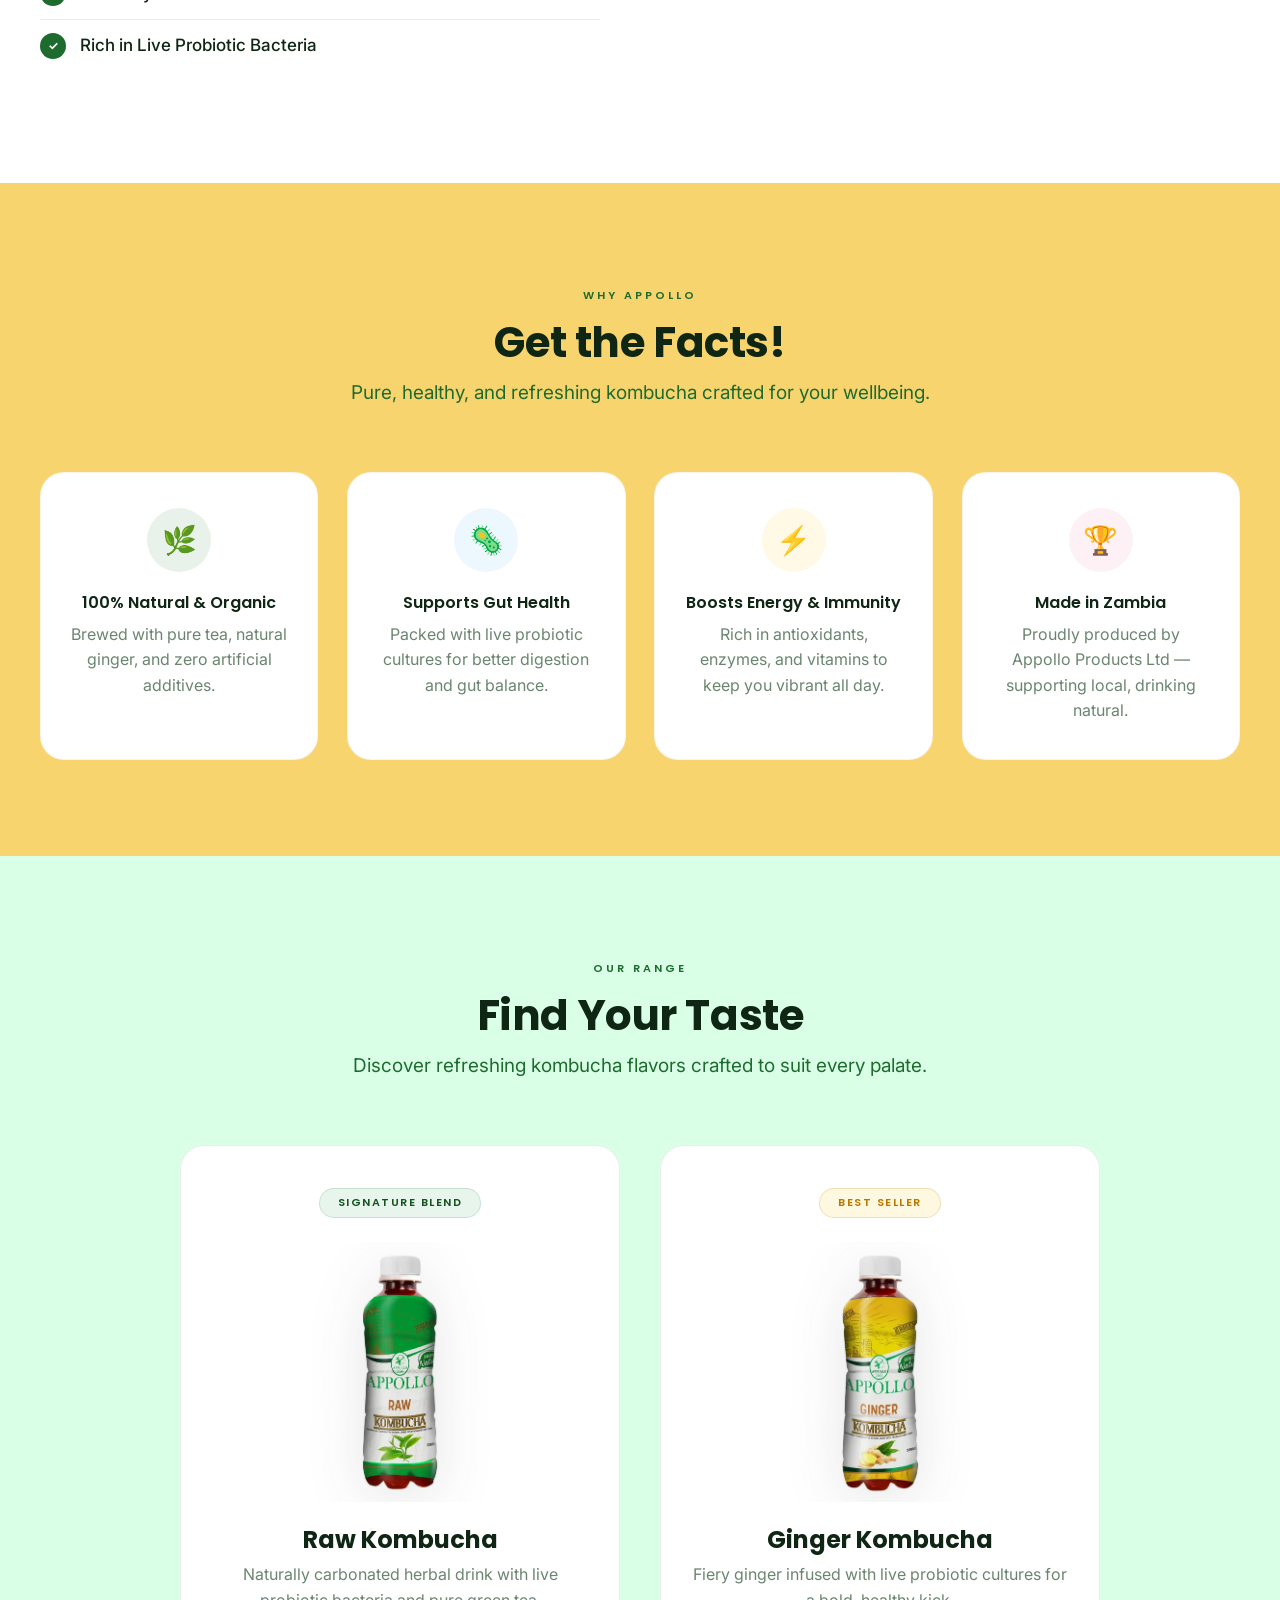
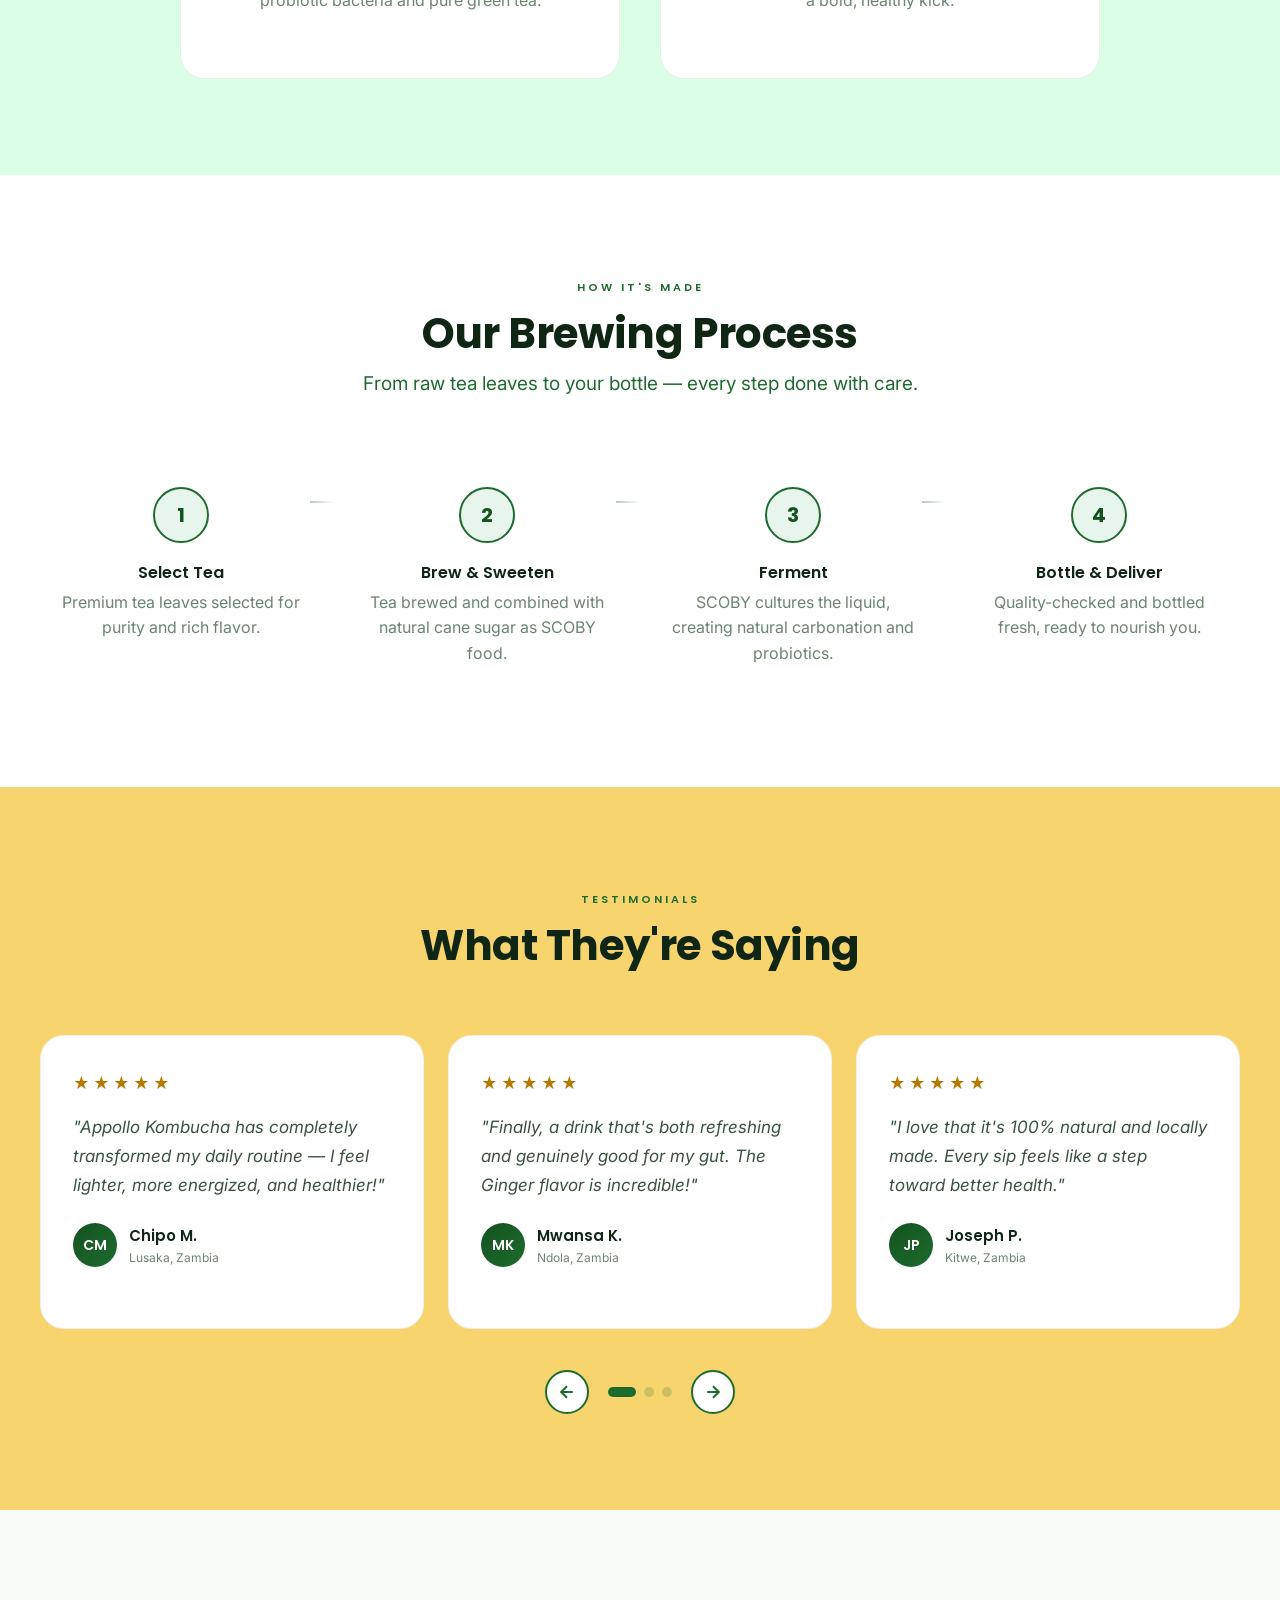
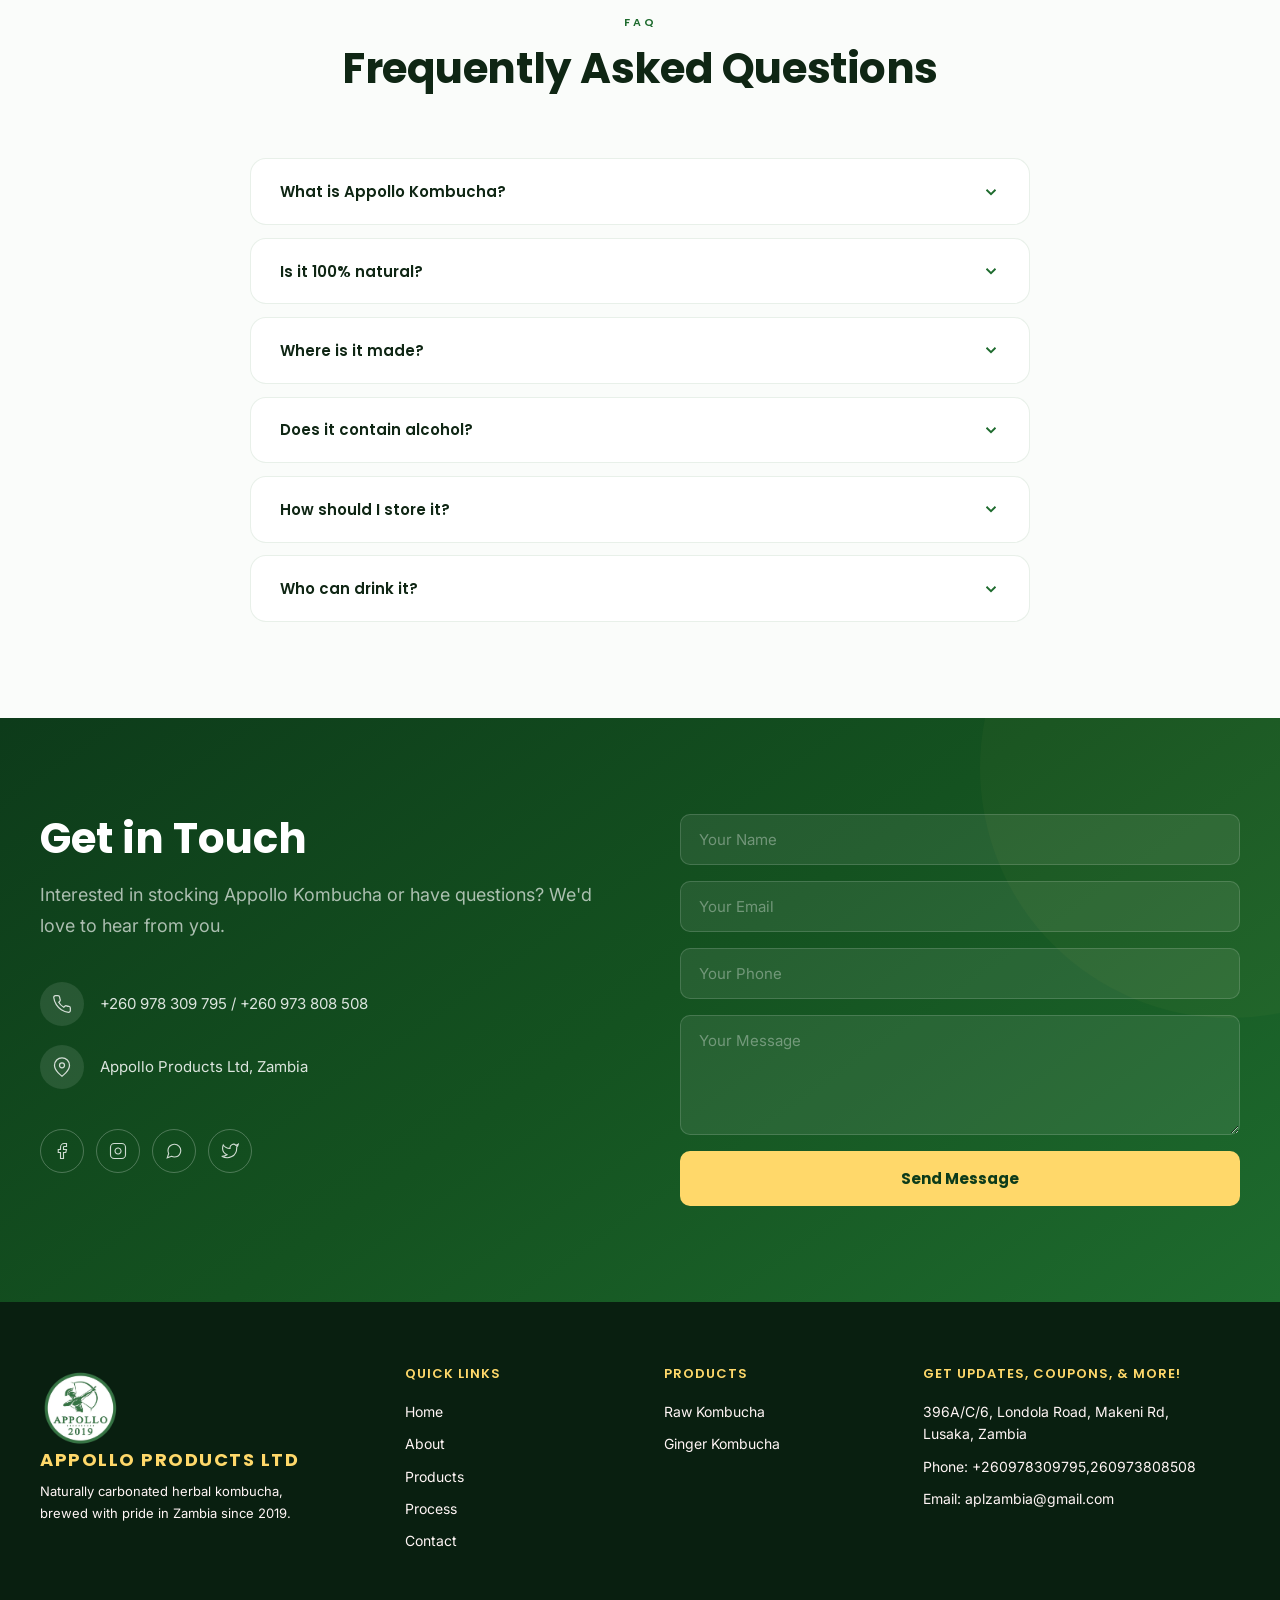
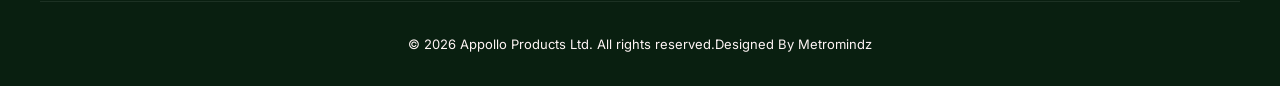
==== commit c6f3beae: "Initial commit" ====
--- a/index.html
+++ b/index.html
@@ -484,9 +484,17 @@
             <li><a href="Products.html">Ginger Kombucha</a></li>
           </ul>
         </div>
+        <div class="footer-col">
+          <h4>GET UPDATES, COUPONS, & MORE!</h4>
+          <ul>
+            <li>396A/C/6, Londola Road, Makeni Rd,<br>Lusaka, Zambia</li>
+            <li>Phone: +260978309795,260973808508</li>
+            <li>Email: aplzambia@gmail.com</li>
+          </ul>
+        </div>
       </div>
       <div class="footer-bottom">
-        <p>© 2026 Appollo Products Ltd. All rights reserved.</p>
+        <p>© 2026 Appollo Products Ltd. All rights reserved.Designed By <span>Metromindz</span></p>
       </div>
     </div>
   </footer>
--- a/style.css
+++ b/style.css
@@ -43,6 +43,8 @@
 
 html {
   scroll-behavior: smooth;
+  overflow-x: hidden;
+  max-width: 100vw;
 }
 
 body {
@@ -53,6 +55,8 @@
   background: var(--white);
   -webkit-font-smoothing: antialiased;
   overflow-x: hidden;
+  width: 100%;
+  max-width: 100vw;
 }
 
 h1,
@@ -1468,7 +1472,7 @@
 
 .footer-top {
   display: grid;
-  grid-template-columns: 2fr 1fr 1fr;
+  grid-template-columns: 1.5fr 1fr 1fr 1.5fr;
   gap: 3rem;
   padding-bottom: 3rem;
   border-bottom: 1px solid #ffffff14;
@@ -1516,6 +1520,12 @@
   display: flex;
   flex-direction: column;
   gap: 10px;
+}
+
+.footer-col li {
+  color: rgb(255, 245, 245);
+  font-size: 14px;
+  line-height: 1.6;
 }
 
 .footer-col a {
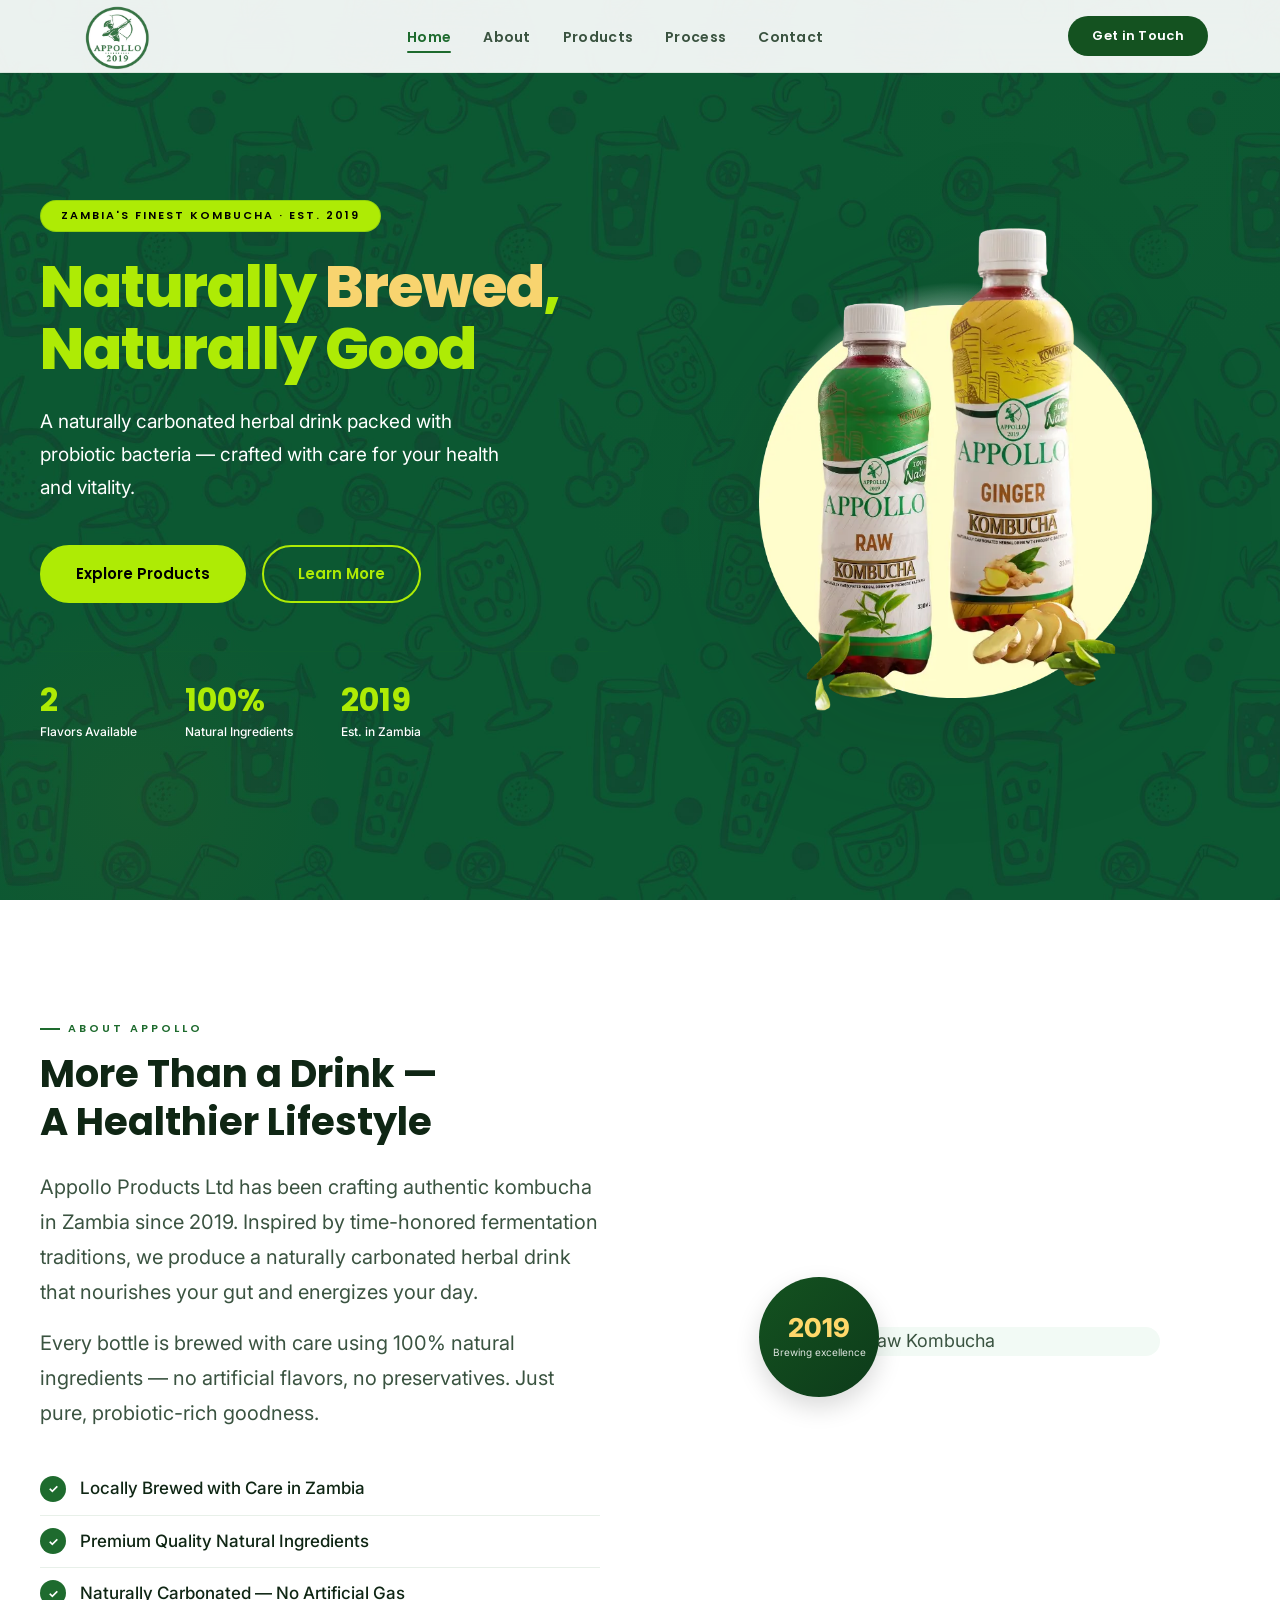
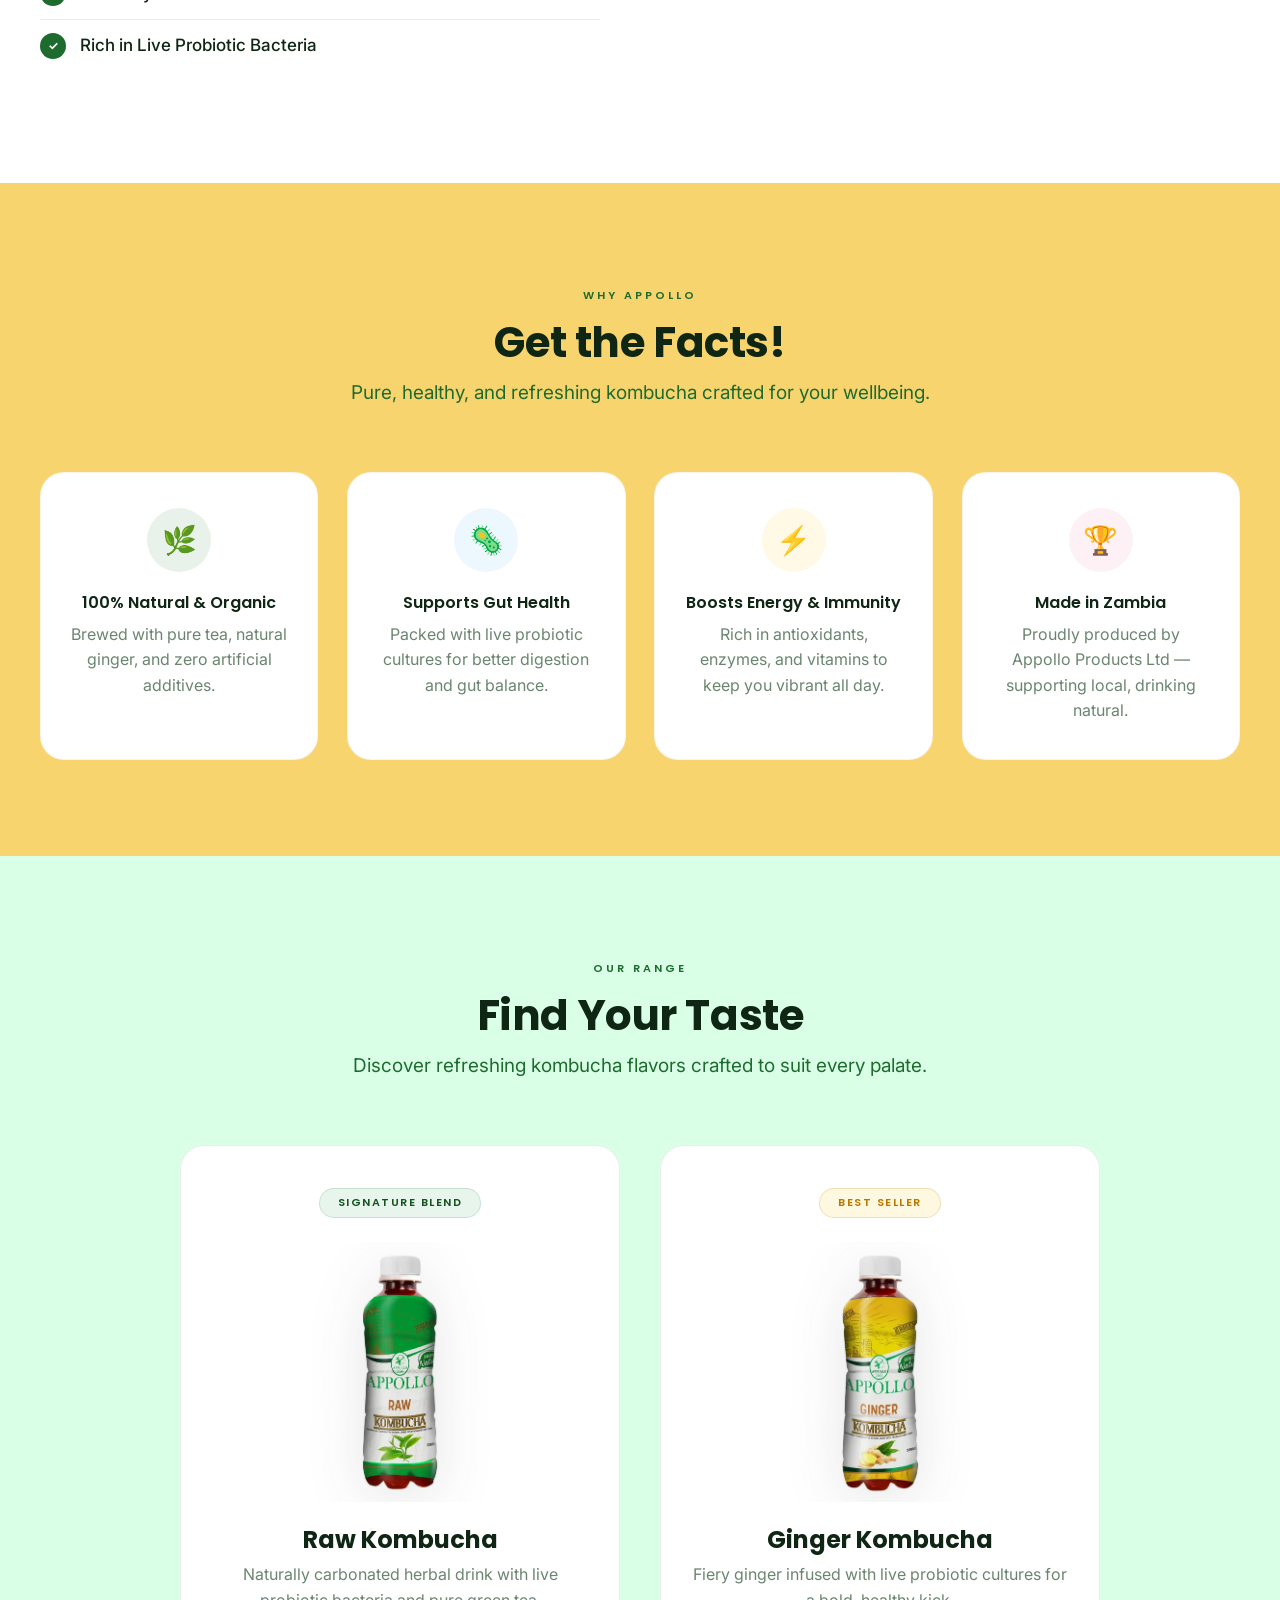
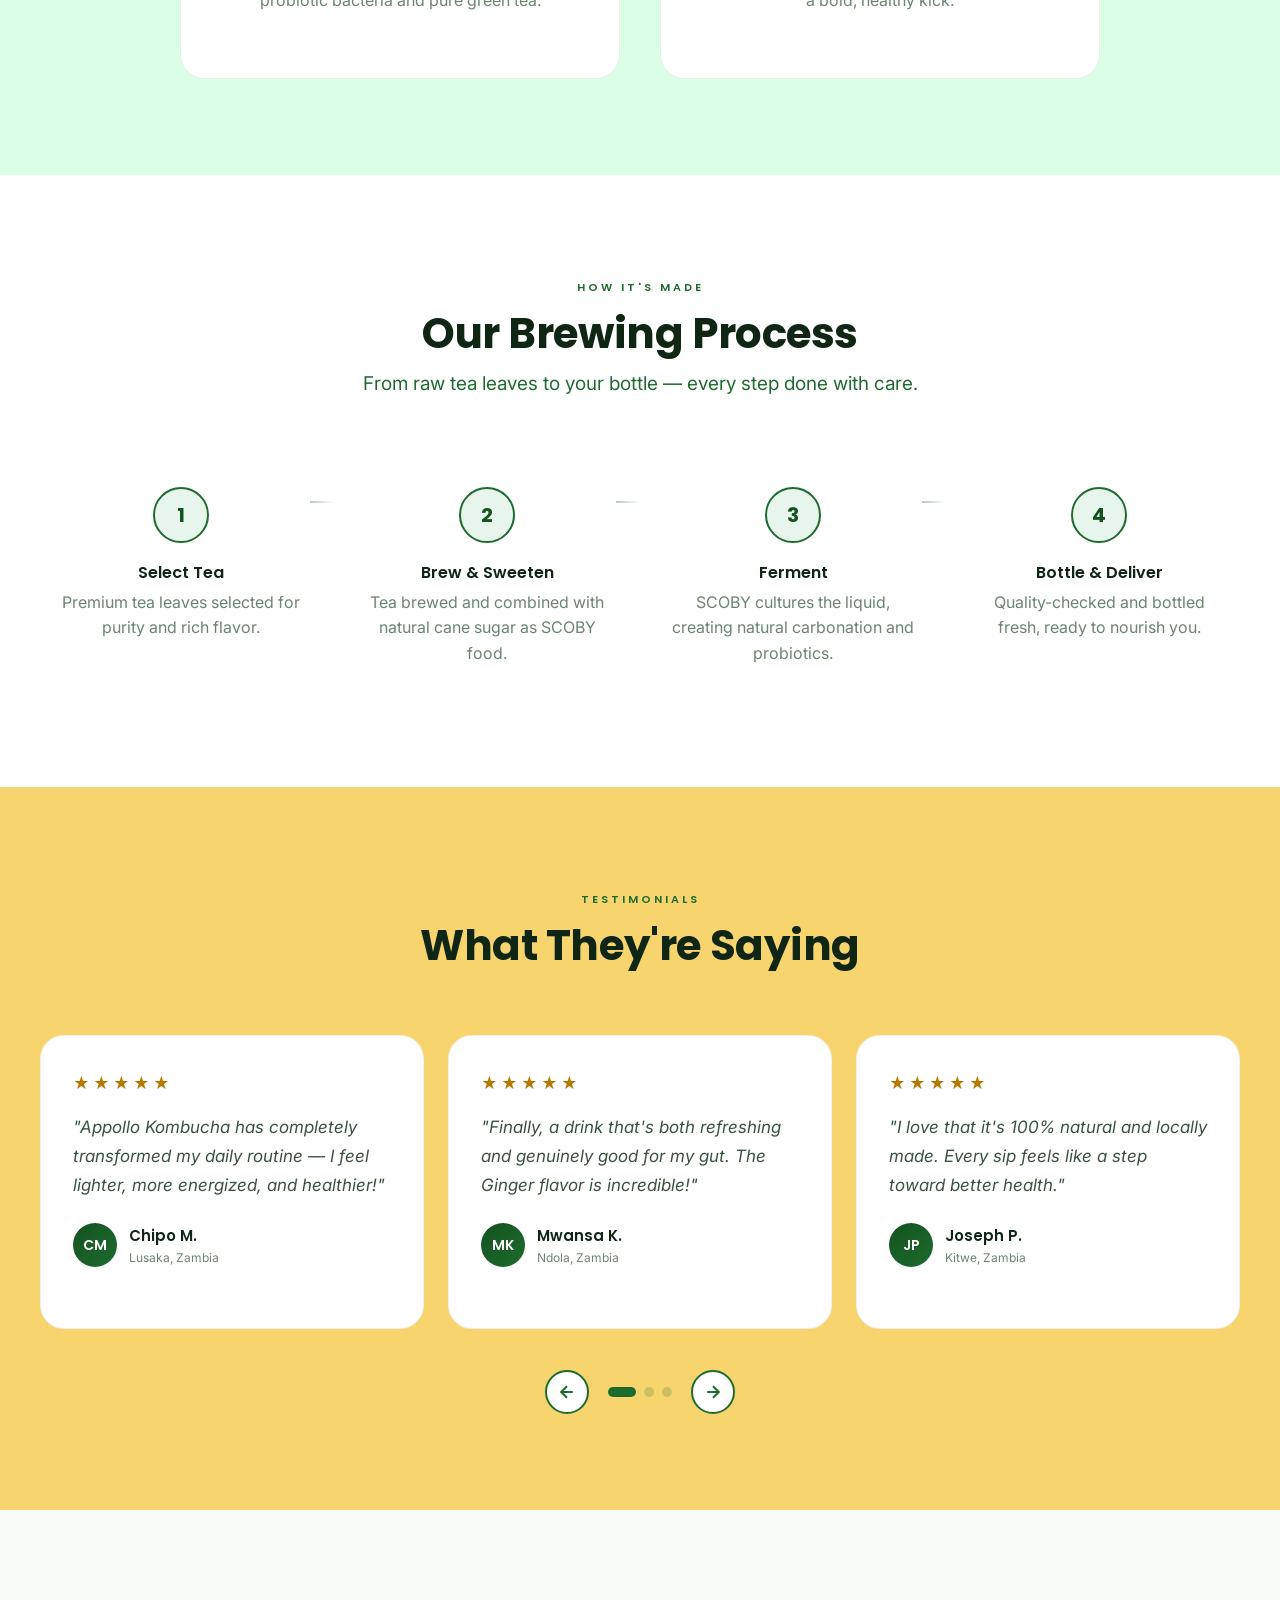
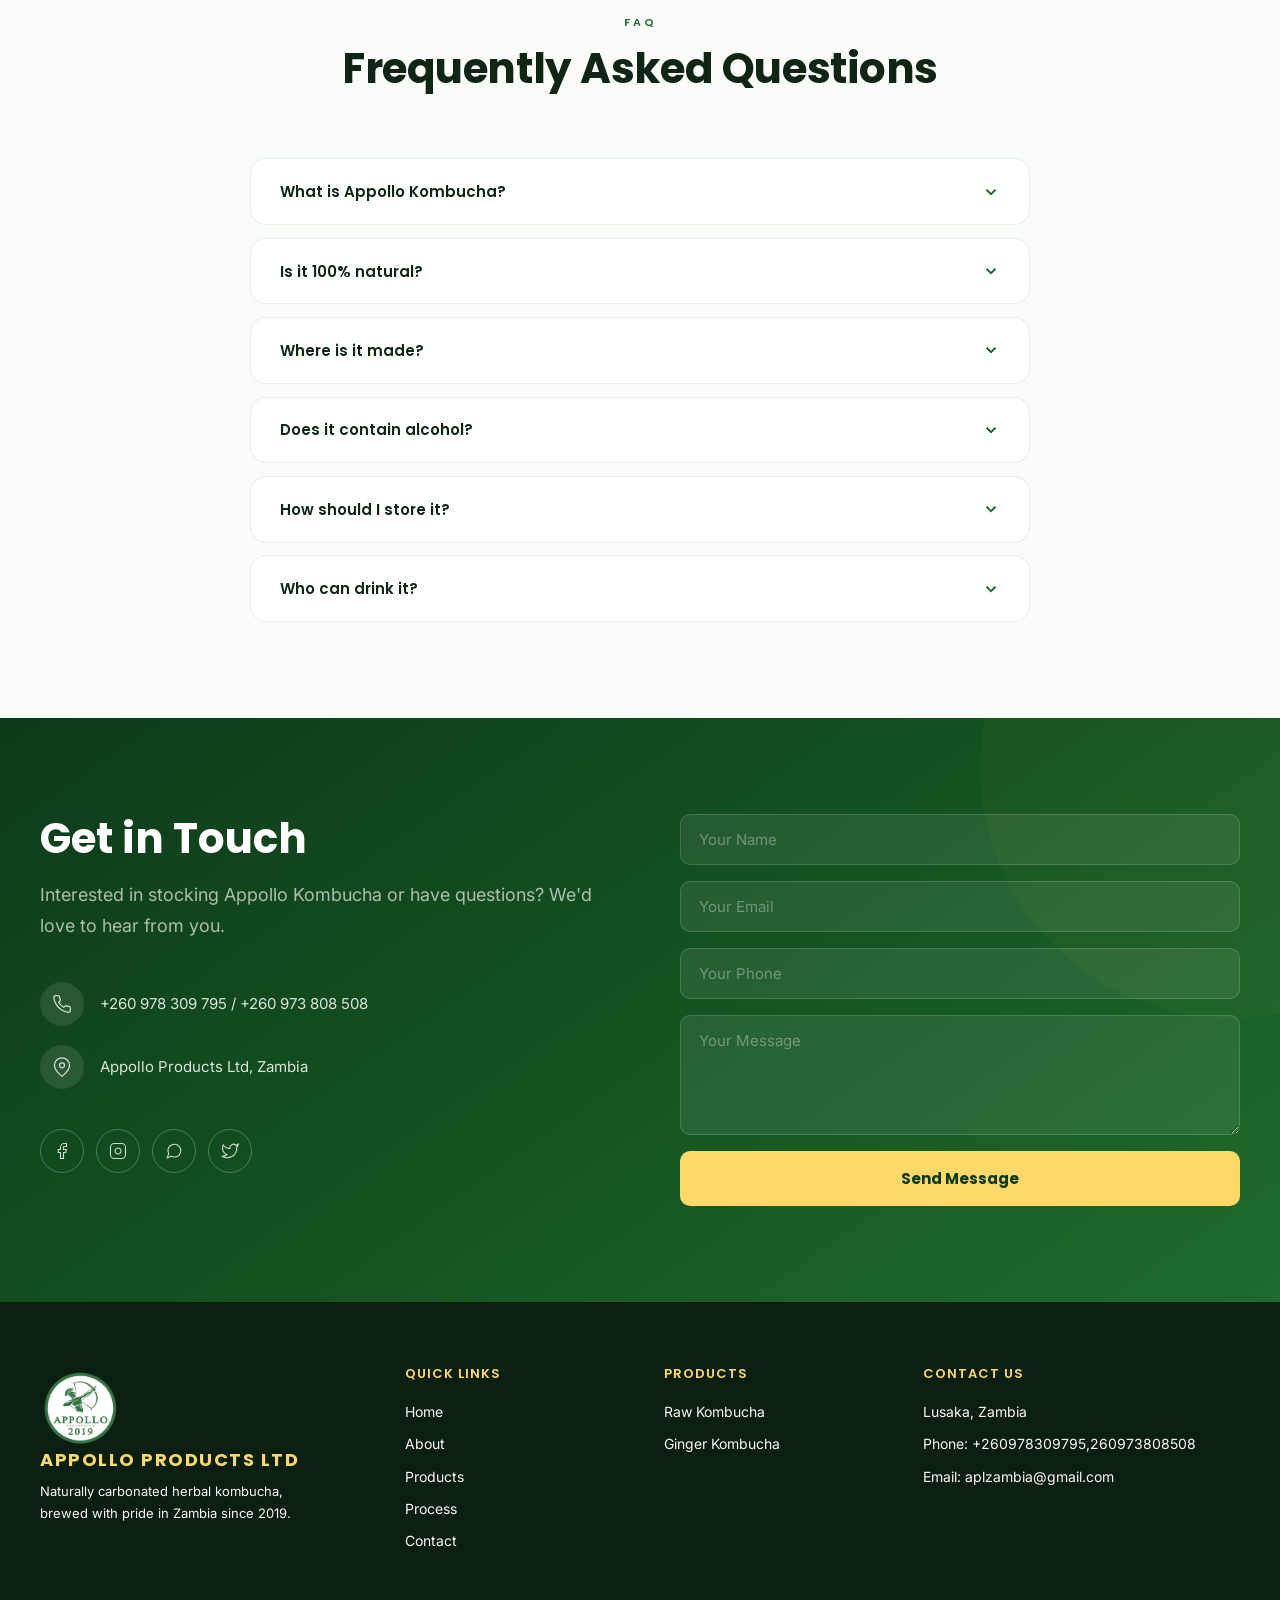
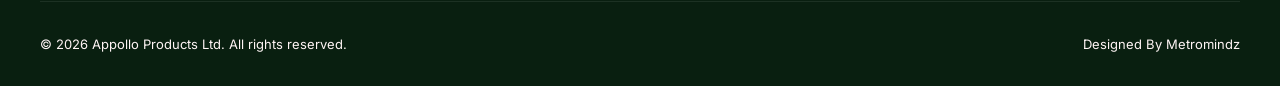
==== commit d37dcb69: "Add files via upload" ====
--- a/index.html
+++ b/index.html
@@ -1,506 +1,515 @@
-<!DOCTYPE html>
-<html lang="en">
-
-<head>
-  <meta charset="UTF-8">
-  <meta name="viewport" content="width=device-width, initial-scale=1.0">
-  <title>Appollo Products — Premium Craft Kombucha | Zambia's Finest</title>
-  <meta name="description"
-    content="Appollo Products Ltd crafts Zambia's finest naturally carbonated kombucha since 2019. 100% natural, probiotic-rich, brewed with care.">
-  <link rel="preconnect" href="https://fonts.googleapis.com">
-  <link rel="preconnect" href="https://fonts.gstatic.com" crossorigin>
-  <link
-    href="https://fonts.googleapis.com/css2?family=Inter:wght@300;400;500;600&family=Poppins:wght@400;500;600;700;800&display=swap"
-    rel="stylesheet">
-  <link rel="stylesheet" href="style.css">
- <link rel="icon" type="image/ico" href="Assets/favicon.ico">
-</head>
-
-<body>
-  <!-- NAV -->
-  <nav id="navbar">
-    <div class="nav-inner">
-      <a href="#hero" class="nav-logo" id="navLogo">
-        <img src="Assets/LOGO (2).webp" alt="Appollo Logo" class="nav-logo-img">
-      </a>
-      <ul class="nav-links" id="navLinks">
-        <li><a href="#hero" class="nav-link active">Home</a></li>
-        <li><a href="About.html" class="nav-link">About</a></li>
-        <li><a href="Products.html" class="nav-link">Products</a></li>
-        <li><a href="Process.html" class="nav-link">Process</a></li>
-        <li><a href="Contact.html" class="nav-link">Contact</a></li>
-      </ul>
-      <a href="Contact.html" class="nav-cta" id="navCta">Get in Touch</a>
-      <button class="mobile-toggle" id="mobileToggle" aria-label="Toggle menu">
-        <span></span><span></span><span></span>
-      </button>
-    </div>
-  </nav>
-
-  <!-- HERO -->
-  <section class="hero" id="hero">
-    <div class="hero-bg-shapes">
-      <div class="shape shape-1"></div>
-      <div class="shape shape-2"></div>
-      <div class="shape shape-3"></div>
-    </div>
-    <div class="hero-content">
-      <div class="hero-text">
-        <div class="hero-badge reveal-up">Zambia's Finest Kombucha · Est. 2019</div>
-        <h1 class="reveal-up">Naturally <span>Brewed</span>,<br>Naturally Good</h1>
-        <p class="hero-sub reveal-up">A naturally carbonated herbal drink packed with probiotic bacteria — crafted with
-          care for your health and vitality.</p>
-        <div class="hero-buttons reveal-up">
-          <a href="Products.html" class="btn-primary">Explore Products</a>
-          <a href="About.html" class="btn-outline">Learn More</a>
-        </div>
-        <div class="hero-stats reveal-up">
-          <div class="stat-item">
-            <div class="stat-num">2</div>
-            <div class="stat-label">Flavors Available</div>
-          </div>
-          <div class="stat-item">
-            <div class="stat-num">100%</div>
-            <div class="stat-label">Natural Ingredients</div>
-          </div>
-          <div class="stat-item">
-            <div class="stat-num">2019</div>
-            <div class="stat-label">Est. in Zambia</div>
-          </div>
-        </div>
-      </div>
-      <div class="hero-image reveal-up">
-        <div class="hero-img-glow"></div>
-        <div class="hero-img-container">
-          <img src="Assets/appollo.webp" alt="Appollo Raw and Ginger Kombucha" />
-        </div>
-      </div>
-    </div>
-  </section>
-
-  <!-- ABOUT -->
-  <section class="about" id="about">
-    <div class="section-inner">
-      <div class="about-grid">
-        <div class="about-text-col reveal-left">
-          <div class="section-label">About Appollo</div>
-          <h2>More Than a Drink —<br>A Healthier Lifestyle</h2>
-          <p>Appollo Products Ltd has been crafting authentic kombucha in Zambia since 2019. Inspired by time-honored
-            fermentation traditions, we produce a naturally carbonated herbal drink that nourishes your gut and
-            energizes your day.</p>
-          <p>Every bottle is brewed with care using 100% natural ingredients — no artificial flavors, no preservatives.
-            Just pure, probiotic-rich goodness.</p>
-          <ul class="about-features">
-            <li>
-              <div class="check">✓</div> Locally Brewed with Care in Zambia
-            </li>
-            <li>
-              <div class="check">✓</div> Premium Quality Natural Ingredients
-            </li>
-            <li>
-              <div class="check">✓</div> Naturally Carbonated — No Artificial Gas
-            </li>
-            <li>
-              <div class="check">✓</div> Rich in Live Probiotic Bacteria
-            </li>
-          </ul>
-        </div>
-        <div class="about-visual-col reveal-right">
-         <div class="about-img-wrap">
-  <img src="Assets/botle.png" alt="Appollo Raw Kombucha" />
-
-  <div class="since-badge">
-    <div class="year">2019</div>
-    <div class="year-label">Brewing excellence</div>
-  </div>
-</div>
-      </div>
-    </div>
-  </section>
-
-  <!-- BENEFITS -->
-  <section class="benefits" id="benefits">
-    <div class="section-inner">
-      <div class="section-header reveal-up">
-        <div class="section-label">Why Appollo</div>
-        <h2>Get the Facts!</h2>
-        <p>Pure, healthy, and refreshing kombucha crafted for your wellbeing.</p>
-      </div>
-      <div class="benefits-grid stagger">
-        <div class="benefit-card">
-          <div class="benefit-icon" style="background:rgba(46,125,50,0.1);">🌿</div>
-          <h3>100% Natural & Organic</h3>
-          <p>Brewed with pure tea, natural ginger, and zero artificial additives.</p>
-        </div>
-        <div class="benefit-card">
-          <div class="benefit-icon" style="background:rgba(33,150,243,0.08);">🦠</div>
-          <h3>Supports Gut Health</h3>
-          <p>Packed with live probiotic cultures for better digestion and gut balance.</p>
-        </div>
-        <div class="benefit-card">
-          <div class="benefit-icon" style="background:rgba(255,193,7,0.1);">⚡</div>
-          <h3>Boosts Energy & Immunity</h3>
-          <p>Rich in antioxidants, enzymes, and vitamins to keep you vibrant all day.</p>
-        </div>
-        <div class="benefit-card">
-          <div class="benefit-icon" style="background:rgba(233,30,99,0.06);">🏆</div>
-          <h3>Made in Zambia</h3>
-          <p>Proudly produced by Appollo Products Ltd — supporting local, drinking natural.</p>
-        </div>
-      </div>
-    </div>
-  </section>
-
-  <!-- PRODUCTS -->
-  <section class="products" id="products">
-    <div class="section-inner">
-      <div class="section-header reveal-up">
-        <div class="section-label">Our Range</div>
-        <h2>Find Your Taste</h2>
-        <p>Discover refreshing kombucha flavors crafted to suit every palate.</p>
-      </div>
-      <div class="products-grid stagger">
-        <div class="product-card" id="product-raw">
-          <div class="product-badge badge-green">Signature Blend</div>
-          <div class="product-img-container">
-            <img src="Assets/Raww.webp" alt="Appollo Raw Kombucha" />
-          </div>
-          <h3>Raw Kombucha</h3>
-          <p class="product-sub">Naturally carbonated herbal drink with live probiotic bacteria and pure green tea.</p>
-        </div>
-        <div class="product-card" id="product-ginger">
-          <div class="product-badge badge-gold">Best Seller</div>
-          <div class="product-img-container">
-            <img src="Assets/Gingerr.webp" alt="Appollo Ginger Kombucha" />
-          </div>
-          <h3>Ginger Kombucha</h3>
-          <p class="product-sub">Fiery ginger infused with live probiotic cultures for a bold, healthy kick.</p>
-        </div>
-      </div>
-    </div>
-  </section>
-
-  <!-- PROCESS -->
-  <section class="process" id="process">
-    <div class="section-inner">
-      <div class="section-header reveal-up">
-        <div class="section-label">How It's Made</div>
-        <h2>Our Brewing Process</h2>
-        <p>From raw tea leaves to your bottle — every step done with care.</p>
-      </div>
-      <div class="process-steps stagger">
-        <div class="step">
-          <div class="step-num">1</div>
-          <h3>Select Tea</h3>
-          <p>Premium tea leaves selected for purity and rich flavor.</p>
-        </div>
-        <div class="step">
-          <div class="step-num">2</div>
-          <h3>Brew & Sweeten</h3>
-          <p>Tea brewed and combined with natural cane sugar as SCOBY food.</p>
-        </div>
-        <div class="step">
-          <div class="step-num">3</div>
-          <h3>Ferment</h3>
-          <p>SCOBY cultures the liquid, creating natural carbonation and probiotics.</p>
-        </div>
-        <div class="step">
-          <div class="step-num">4</div>
-          <h3>Bottle & Deliver</h3>
-          <p>Quality-checked and bottled fresh, ready to nourish you.</p>
-        </div>
-      </div>
-    </div>
-  </section>
-
-  <!-- TESTIMONIALS -->
-  <section class="testimonials" id="testimonials">
-    <div class="section-inner">
-      <div class="section-header reveal-up">
-        <div class="section-label">Testimonials</div>
-        <h2>What They're Saying</h2>
-      </div>
-      <div class="testimonials-slider reveal-up" id="testimonialSlider">
-        <div class="slider-track" id="sliderTrack">
-          <div class="testimonial-card">
-            <div class="stars">★★★★★</div>
-            <p>"Appollo Kombucha has completely transformed my daily routine — I feel lighter, more energized, and healthier!"</p>
-            <div class="testimonial-author">
-              <div class="author-avatar">CM</div>
-              <div>
-                <div class="author-name">Chipo M.</div>
-                <div class="author-loc">Lusaka, Zambia</div>
-              </div>
-            </div>
-          </div>
-          <div class="testimonial-card">
-            <div class="stars">★★★★★</div>
-            <p>"Finally, a drink that's both refreshing and genuinely good for my gut. The Ginger flavor is incredible!"</p>
-            <div class="testimonial-author">
-              <div class="author-avatar">MK</div>
-              <div>
-                <div class="author-name">Mwansa K.</div>
-                <div class="author-loc">Ndola, Zambia</div>
-              </div>
-            </div>
-          </div>
-          <div class="testimonial-card">
-            <div class="stars">★★★★★</div>
-            <p>"I love that it's 100% natural and locally made. Every sip feels like a step toward better health."</p>
-            <div class="testimonial-author">
-              <div class="author-avatar">JP</div>
-              <div>
-                <div class="author-name">Joseph P.</div>
-                <div class="author-loc">Kitwe, Zambia</div>
-              </div>
-            </div>
-          </div>
-          <div class="testimonial-card">
-            <div class="stars">★★★★★</div>
-            <p>"The quality is outstanding. You can tell it's made with real ingredients and true passion for wellness."</p>
-            <div class="testimonial-author">
-              <div class="author-avatar">TN</div>
-              <div>
-                <div class="author-name">Thandi N.</div>
-                <div class="author-loc">Livingstone, Zambia</div>
-              </div>
-            </div>
-          </div>
-          <div class="testimonial-card">
-            <div class="stars">★★★★★</div>
-            <p>"I switched from sugary sodas to Appollo and my energy levels have never been better. Truly a game changer!"</p>
-            <div class="testimonial-author">
-              <div class="author-avatar">BM</div>
-              <div>
-                <div class="author-name">Bwalya M.</div>
-                <div class="author-loc">Kabwe, Zambia</div>
-              </div>
-            </div>
-          </div>
-        </div>
-        <div class="slider-controls">
-          <button class="slider-btn" id="sliderPrev" aria-label="Previous">
-            <svg width="20" height="20" viewBox="0 0 24 24" fill="none" stroke="currentColor" stroke-width="2.5"><path d="M19 12H5M12 19l-7-7 7-7"/></svg>
-          </button>
-          <div class="slider-dots" id="sliderDots"></div>
-          <button class="slider-btn" id="sliderNext" aria-label="Next">
-            <svg width="20" height="20" viewBox="0 0 24 24" fill="none" stroke="currentColor" stroke-width="2.5"><path d="M5 12h14M12 5l7 7-7 7"/></svg>
-          </button>
-        </div>
-      </div>
-    </div>
-  </section>
-
-  <!-- FAQ -->
-  <section class="faq" id="faq">
-    <div class="section-inner">
-      <div class="section-header reveal-up">
-        <div class="section-label">FAQ</div>
-        <h2>Frequently Asked Questions</h2>
-      </div>
-      <div class="faq-list stagger">
-        <div class="faq-item" id="faq-1">
-          <button class="faq-q" aria-expanded="false">
-            What is Appollo Kombucha?
-            <span class="faq-arrow">
-              <svg width="18" height="18" viewBox="0 0 24 24" fill="none" stroke="currentColor" stroke-width="2.5">
-                <path d="M6 9l6 6 6-6" />
-              </svg>
-            </span>
-          </button>
-          <div class="faq-a">
-            <p>A naturally carbonated herbal drink packed with probiotic bacteria, crafted to support gut health,
-              immunity, and overall vitality.</p>
-          </div>
-        </div>
-        <div class="faq-item" id="faq-2">
-          <button class="faq-q" aria-expanded="false">
-            Is it 100% natural?
-            <span class="faq-arrow">
-              <svg width="18" height="18" viewBox="0 0 24 24" fill="none" stroke="currentColor" stroke-width="2.5">
-                <path d="M6 9l6 6 6-6" />
-              </svg>
-            </span>
-          </button>
-          <div class="faq-a">
-            <p>Yes! We use only pure tea, natural ingredients, and a live SCOBY — no artificial flavors or preservatives
-              ever.</p>
-          </div>
-        </div>
-        <div class="faq-item" id="faq-3">
-          <button class="faq-q" aria-expanded="false">
-            Where is it made?
-            <span class="faq-arrow">
-              <svg width="18" height="18" viewBox="0 0 24 24" fill="none" stroke="currentColor" stroke-width="2.5">
-                <path d="M6 9l6 6 6-6" />
-              </svg>
-            </span>
-          </button>
-          <div class="faq-a">
-            <p>All our kombucha is proudly brewed in Zambia by Appollo Products Ltd, combining tradition with modern
-              craftsmanship.</p>
-          </div>
-        </div>
-        <div class="faq-item" id="faq-4">
-          <button class="faq-q" aria-expanded="false">
-            Does it contain alcohol?
-            <span class="faq-arrow">
-              <svg width="18" height="18" viewBox="0 0 24 24" fill="none" stroke="currentColor" stroke-width="2.5">
-                <path d="M6 9l6 6 6-6" />
-              </svg>
-            </span>
-          </button>
-          <div class="faq-a">
-            <p>Our kombucha is non-alcoholic. Fermentation may produce trace amounts, always well below 0.5% ABV.</p>
-          </div>
-        </div>
-        <div class="faq-item" id="faq-5">
-          <button class="faq-q" aria-expanded="false">
-            How should I store it?
-            <span class="faq-arrow">
-              <svg width="18" height="18" viewBox="0 0 24 24" fill="none" stroke="currentColor" stroke-width="2.5">
-                <path d="M6 9l6 6 6-6" />
-              </svg>
-            </span>
-          </button>
-          <div class="faq-a">
-            <p>Keep refrigerated to maintain freshness, natural carbonation, and probiotic activity.</p>
-          </div>
-        </div>
-        <div class="faq-item" id="faq-6">
-          <button class="faq-q" aria-expanded="false">
-            Who can drink it?
-            <span class="faq-arrow">
-              <svg width="18" height="18" viewBox="0 0 24 24" fill="none" stroke="currentColor" stroke-width="2.5">
-                <path d="M6 9l6 6 6-6" />
-              </svg>
-            </span>
-          </button>
-          <div class="faq-a">
-            <p>Most people can enjoy it as a daily health drink. Pregnant women, children, or those with specific
-              conditions should consult a doctor first.</p>
-          </div>
-        </div>
-      </div>
-    </div>
-  </section>
-
-  <!-- CONTACT -->
-  <section class="contact" id="contact">
-    <div class="section-inner">
-      <div class="contact-grid">
-        <div class="contact-info-col reveal-left">
-          <h2>Get in Touch</h2>
-          <p class="contact-desc">Interested in stocking Appollo Kombucha or have questions? We'd love to hear from you.
-          </p>
-          <div class="contact-info">
-            <div class="contact-item">
-              <div class="contact-icon">
-                <svg width="20" height="20" viewBox="0 0 24 24" fill="none" stroke="currentColor" stroke-width="1.5">
-                  <path
-                    d="M22 16.92v3a2 2 0 01-2.18 2 19.79 19.79 0 01-8.63-3.07 19.5 19.5 0 01-6-6 19.79 19.79 0 01-3.07-8.67A2 2 0 014.11 2h3a2 2 0 012 1.72c.127.96.361 1.903.7 2.81a2 2 0 01-.45 2.11L8.09 9.91a16 16 0 006 6l1.27-1.27a2 2 0 012.11-.45c.907.339 1.85.573 2.81.7A2 2 0 0122 16.92z" />
-                </svg>
-              </div>
-              <span>+260 978 309 795 / +260 973 808 508</span>
-            </div>
-            <div class="contact-item">
-              <div class="contact-icon">
-                <svg width="20" height="20" viewBox="0 0 24 24" fill="none" stroke="currentColor" stroke-width="1.5">
-                  <path d="M21 10c0 7-9 13-9 13s-9-6-9-13a9 9 0 0118 0z" />
-                  <circle cx="12" cy="10" r="3" />
-                </svg>
-              </div>
-              <span>Appollo Products Ltd, Zambia</span>
-            </div>
-          </div>
-          <div class="social-links">
-            <a href="#" class="social-btn" aria-label="Facebook">
-              <svg width="18" height="18" viewBox="0 0 24 24" fill="none" stroke="currentColor" stroke-width="1.5">
-                <path d="M18 2h-3a5 5 0 00-5 5v3H7v4h3v8h4v-8h3l1-4h-4V7a1 1 0 011-1h3z" />
-              </svg>
-            </a>
-            <a href="#" class="social-btn" aria-label="Instagram">
-              <svg width="18" height="18" viewBox="0 0 24 24" fill="none" stroke="currentColor" stroke-width="1.5">
-                <rect x="2" y="2" width="20" height="20" rx="5" />
-                <path d="M16 11.37A4 4 0 1112.63 8 4 4 0 0116 11.37z" />
-                <line x1="17.5" y1="6.5" x2="17.51" y2="6.5" />
-              </svg>
-            </a>
-            <a href="#" class="social-btn" aria-label="WhatsApp">
-              <svg width="18" height="18" viewBox="0 0 24 24" fill="none" stroke="currentColor" stroke-width="1.5">
-                <path
-                  d="M21 11.5a8.38 8.38 0 01-.9 3.8 8.5 8.5 0 01-7.6 4.7 8.38 8.38 0 01-3.8-.9L3 21l1.9-5.7a8.38 8.38 0 01-.9-3.8 8.5 8.5 0 014.7-7.6 8.38 8.38 0 013.8-.9h.5a8.48 8.48 0 018 8v.5z" />
-              </svg>
-            </a>
-            <a href="#" class="social-btn" aria-label="Twitter">
-              <svg width="18" height="18" viewBox="0 0 24 24" fill="none" stroke="currentColor" stroke-width="1.5">
-                <path
-                  d="M23 3a10.9 10.9 0 01-3.14 1.53 4.48 4.48 0 00-7.86 3v1A10.66 10.66 0 013 4s-4 9 5 13a11.64 11.64 0 01-7 2c9 5 20 0 20-11.5a4.5 4.5 0 00-.08-.83A7.72 7.72 0 0023 3z" />
-              </svg>
-            </a>
-          </div>
-        </div>
-        <div class="contact-form-col reveal-right">
-          <form class="contact-form" id="contactForm">
-            <input type="text" placeholder="Your Name" id="contactName" required />
-            <input type="email" placeholder="Your Email" id="contactEmail" required />
-            <input type="tel" placeholder="Your Phone" id="contactPhone" />
-            <textarea placeholder="Your Message" id="contactMessage" required></textarea>
-            <button type="submit" id="contactSubmit">Send Message</button>
-          </form>
-        </div>
-      </div>
-    </div>
-  </section>
-
-  <!-- FOOTER -->
-  <footer id="footer">
-    <div class="footer-inner">
-      <div class="footer-top">
-        <div class="footer-brand-col">
-          <div class="footer-brand-row">
-            <img src="Assets/LOGO (2).webp" alt="Appollo Logo" class="footer-logo-img">
-            <div>
-              <div class="footer-brand">APPOLLO PRODUCTS LTD</div>
-              <div class="footer-tagline">Naturally carbonated herbal kombucha,<br>brewed with pride in Zambia since
-                2019.</div>
-            </div>
-          </div>
-        </div>
-        <div class="footer-col">
-          <h4>Quick Links</h4>
-          <ul>
-            <li><a href="#hero">Home</a></li>
-            <li><a href="About.html">About</a></li>
-            <li><a href="Products.html">Products</a></li>
-            <li><a href="Process.html">Process</a></li>
-            <li><a href="Contact.html">Contact</a></li>
-          </ul>
-        </div>
-        <div class="footer-col">
-          <h4>Products</h4>
-          <ul>
-            <li><a href="Products.html">Raw Kombucha</a></li>
-            <li><a href="Products.html">Ginger Kombucha</a></li>
-          </ul>
-        </div>
-        <div class="footer-col">
-          <h4>GET UPDATES, COUPONS, & MORE!</h4>
-          <ul>
-            <li>396A/C/6, Londola Road, Makeni Rd,<br>Lusaka, Zambia</li>
-            <li>Phone: +260978309795,260973808508</li>
-            <li>Email: aplzambia@gmail.com</li>
-          </ul>
-        </div>
-      </div>
-      <div class="footer-bottom">
-        <p>© 2026 Appollo Products Ltd. All rights reserved.Designed By <span>Metromindz</span></p>
-      </div>
-    </div>
-  </footer>
-
-  <script src="script.js"></script>
-  
-</body>
-
+<!DOCTYPE html>
+<html lang="en">
+
+<head>
+  <meta charset="UTF-8">
+  <meta name="viewport" content="width=device-width, initial-scale=1.0">
+  <title>Appollo Products — Premium Craft Kombucha | Zambia's Finest</title>
+  <meta name="description"
+    content="Appollo Products Ltd crafts Zambia's finest naturally carbonated kombucha since 2019. 100% natural, probiotic-rich, brewed with care.">
+  <link rel="preconnect" href="https://fonts.googleapis.com">
+  <link rel="preconnect" href="https://fonts.gstatic.com" crossorigin>
+  <link
+    href="https://fonts.googleapis.com/css2?family=Inter:wght@300;400;500;600&family=Poppins:wght@400;500;600;700;800&display=swap"
+    rel="stylesheet">
+  <link rel="stylesheet" href="style.css">
+ <link rel="icon" type="image/ico" href="Assets/favicon.ico">
+</head>
+
+<body>
+  <!-- NAV -->
+  <nav id="navbar">
+    <div class="nav-inner">
+      <a href="#hero" class="nav-logo" id="navLogo">
+        <img src="Assets/LOGO (2).webp" alt="Appollo Logo" class="nav-logo-img">
+      </a>
+      <ul class="nav-links" id="navLinks">
+        <li><a href="#hero" class="nav-link active">Home</a></li>
+        <li><a href="About.html" class="nav-link">About</a></li>
+        <li><a href="Products.html" class="nav-link">Products</a></li>
+        <li><a href="Process.html" class="nav-link">Process</a></li>
+        <li><a href="Contact.html" class="nav-link">Contact</a></li>
+      </ul>
+      <a href="Contact.html" class="nav-cta" id="navCta">Get in Touch</a>
+      <button class="mobile-toggle" id="mobileToggle" aria-label="Toggle menu">
+        <span></span><span></span><span></span>
+      </button>
+    </div>
+  </nav>
+
+  <!-- HERO -->
+  <section class="hero" id="hero">
+    <div class="hero-bg-shapes">
+      <div class="shape shape-1"></div>
+      <div class="shape shape-2"></div>
+      <div class="shape shape-3"></div>
+    </div>
+    <div class="hero-content">
+      <div class="hero-text">
+        <div class="hero-badge reveal-up">Zambia's Finest Kombucha · Est. 2019</div>
+        <h1 class="reveal-up">Naturally <span>Brewed</span>,<br>Naturally Good</h1>
+        <p class="hero-sub reveal-up">A naturally carbonated herbal drink packed with probiotic bacteria — crafted with
+          care for your health and vitality.</p>
+          
+        <div class="hero-image mobile-hero-image reveal-up">
+          <div class="hero-img-glow"></div>
+          <div class="hero-img-container">
+            <img src="Assets/appollo.webp" alt="Appollo Raw and Ginger Kombucha" />
+          </div>
+        </div>
+
+        <div class="hero-buttons reveal-up">
+          <a href="Products.html" class="btn-primary">Explore Products</a>
+          <a href="About.html" class="btn-outline">Learn More</a>
+        </div>
+        <div class="hero-stats reveal-up">
+          <div class="stat-item">
+            <div class="stat-num">2</div>
+            <div class="stat-label">Flavors Available</div>
+          </div>
+          <div class="stat-item">
+            <div class="stat-num">100%</div>
+            <div class="stat-label">Natural Ingredients</div>
+          </div>
+          <div class="stat-item">
+            <div class="stat-num">2019</div>
+            <div class="stat-label">Est. in Zambia</div>
+          </div>
+        </div>
+      </div>
+       <div class="hero-image desktop-hero-image reveal-up">
+        <div class="hero-img-glow"></div>
+        <div class="hero-img-container">
+          <img src="Assets/appollo.webp" alt="Appollo Raw and Ginger Kombucha" />
+        </div>
+      </div> 
+    </div>
+  </section>
+
+  <!-- ABOUT -->
+  <section class="about" id="about">
+    <div class="section-inner">
+      <div class="about-grid">
+        <div class="about-text-col reveal-left">
+          <div class="section-label">About Appollo</div>
+          <h2>More Than a Drink —<br>A Healthier Lifestyle</h2>
+          <p>Appollo Products Ltd has been crafting authentic kombucha in Zambia since 2019. Inspired by time-honored
+            fermentation traditions, we produce a naturally carbonated herbal drink that nourishes your gut and
+            energizes your day.</p>
+          <p>Every bottle is brewed with care using 100% natural ingredients — no artificial flavors, no preservatives.
+            Just pure, probiotic-rich goodness.</p>
+          <ul class="about-features">
+            <li>
+              <div class="check">✓</div> Locally Brewed with Care in Zambia
+            </li>
+            <li>
+              <div class="check">✓</div> Premium Quality Natural Ingredients
+            </li>
+            <li>
+              <div class="check">✓</div> Naturally Carbonated — No Artificial Gas
+            </li>
+            <li>
+              <div class="check">✓</div> Rich in Live Probiotic Bacteria
+            </li>
+          </ul>
+        </div>
+        <div class="about-visual-col reveal-right">
+         <div class="about-img-wrap">
+  <img src="Assets/botle.png" alt="Appollo Raw Kombucha" />
+
+  <div class="since-badge">
+    <div class="year">2019</div>
+    <div class="year-label">Brewing excellence</div>
+  </div>
+</div>
+      </div>
+    </div>
+  </section>
+
+  <!-- BENEFITS -->
+  <section class="benefits" id="benefits">
+    <div class="section-inner">
+      <div class="section-header reveal-up">
+        <div class="section-label">Why Appollo</div>
+        <h2>Get the Facts!</h2>
+        <p>Pure, healthy, and refreshing kombucha crafted for your wellbeing.</p>
+      </div>
+      <div class="benefits-grid stagger">
+        <div class="benefit-card">
+          <div class="benefit-icon" style="background:rgba(46,125,50,0.1);">🌿</div>
+          <h3>100% Natural & Organic</h3>
+          <p>Brewed with pure tea, natural ginger, and zero artificial additives.</p>
+        </div>
+        <div class="benefit-card">
+          <div class="benefit-icon" style="background:rgba(33,150,243,0.08);">🦠</div>
+          <h3>Supports Gut Health</h3>
+          <p>Packed with live probiotic cultures for better digestion and gut balance.</p>
+        </div>
+        <div class="benefit-card">
+          <div class="benefit-icon" style="background:rgba(255,193,7,0.1);">⚡</div>
+          <h3>Boosts Energy & Immunity</h3>
+          <p>Rich in antioxidants, enzymes, and vitamins to keep you vibrant all day.</p>
+        </div>
+        <div class="benefit-card">
+          <div class="benefit-icon" style="background:rgba(233,30,99,0.06);">🏆</div>
+          <h3>Made in Zambia</h3>
+          <p>Proudly produced by Appollo Products Ltd — supporting local, drinking natural.</p>
+        </div>
+      </div>
+    </div>
+  </section>
+
+  <!-- PRODUCTS -->
+  <section class="products" id="products">
+    <div class="section-inner">
+      <div class="section-header reveal-up">
+        <div class="section-label">Our Range</div>
+        <h2>Find Your Taste</h2>
+        <p>Discover refreshing kombucha flavors crafted to suit every palate.</p>
+      </div>
+      <div class="products-grid stagger">
+        <div class="product-card" id="product-raw">
+          <div class="product-badge badge-green">Signature Blend</div>
+          <div class="product-img-container">
+            <img src="Assets/Raww.webp" alt="Appollo Raw Kombucha" />
+          </div>
+          <h3>Raw Kombucha</h3>
+          <p class="product-sub">Naturally carbonated herbal drink with live probiotic bacteria and pure green tea.</p>
+        </div>
+        <div class="product-card" id="product-ginger">
+          <div class="product-badge badge-gold">Best Seller</div>
+          <div class="product-img-container">
+            <img src="Assets/Gingerr.webp" alt="Appollo Ginger Kombucha" />
+          </div>
+          <h3>Ginger Kombucha</h3>
+          <p class="product-sub">Fiery ginger infused with live probiotic cultures for a bold, healthy kick.</p>
+        </div>
+      </div>
+    </div>
+  </section>
+
+  <!-- PROCESS -->
+  <section class="process" id="process">
+    <div class="section-inner">
+      <div class="section-header reveal-up">
+        <div class="section-label">How It's Made</div>
+        <h2>Our Brewing Process</h2>
+        <p>From raw tea leaves to your bottle — every step done with care.</p>
+      </div>
+      <div class="process-steps stagger">
+        <div class="step">
+          <div class="step-num">1</div>
+          <h3>Select Tea</h3>
+          <p>Premium tea leaves selected for purity and rich flavor.</p>
+        </div>
+        <div class="step">
+          <div class="step-num">2</div>
+          <h3>Brew & Sweeten</h3>
+          <p>Tea brewed and combined with natural cane sugar as SCOBY food.</p>
+        </div>
+        <div class="step">
+          <div class="step-num">3</div>
+          <h3>Ferment</h3>
+          <p>SCOBY cultures the liquid, creating natural carbonation and probiotics.</p>
+        </div>
+        <div class="step">
+          <div class="step-num">4</div>
+          <h3>Bottle & Deliver</h3>
+          <p>Quality-checked and bottled fresh, ready to nourish you.</p>
+        </div>
+      </div>
+    </div>
+  </section>
+
+  <!-- TESTIMONIALS -->
+  <section class="testimonials" id="testimonials">
+    <div class="section-inner">
+      <div class="section-header reveal-up">
+        <div class="section-label">Testimonials</div>
+        <h2>What They're Saying</h2>
+      </div>
+      <div class="testimonials-slider reveal-up" id="testimonialSlider">
+        <div class="slider-track" id="sliderTrack">
+          <div class="testimonial-card">
+            <div class="stars">★★★★★</div>
+            <p>"Appollo Kombucha has completely transformed my daily routine — I feel lighter, more energized, and healthier!"</p>
+            <div class="testimonial-author">
+              <div class="author-avatar">CM</div>
+              <div>
+                <div class="author-name">Chipo M.</div>
+                <div class="author-loc">Lusaka, Zambia</div>
+              </div>
+            </div>
+          </div>
+          <div class="testimonial-card">
+            <div class="stars">★★★★★</div>
+            <p>"Finally, a drink that's both refreshing and genuinely good for my gut. The Ginger flavor is incredible!"</p>
+            <div class="testimonial-author">
+              <div class="author-avatar">MK</div>
+              <div>
+                <div class="author-name">Mwansa K.</div>
+                <div class="author-loc">Ndola, Zambia</div>
+              </div>
+            </div>
+          </div>
+          <div class="testimonial-card">
+            <div class="stars">★★★★★</div>
+            <p>"I love that it's 100% natural and locally made. Every sip feels like a step toward better health."</p>
+            <div class="testimonial-author">
+              <div class="author-avatar">JP</div>
+              <div>
+                <div class="author-name">Joseph P.</div>
+                <div class="author-loc">Kitwe, Zambia</div>
+              </div>
+            </div>
+          </div>
+          <div class="testimonial-card">
+            <div class="stars">★★★★★</div>
+            <p>"The quality is outstanding. You can tell it's made with real ingredients and true passion for wellness."</p>
+            <div class="testimonial-author">
+              <div class="author-avatar">TN</div>
+              <div>
+                <div class="author-name">Thandi N.</div>
+                <div class="author-loc">Livingstone, Zambia</div>
+              </div>
+            </div>
+          </div>
+          <div class="testimonial-card">
+            <div class="stars">★★★★★</div>
+            <p>"I switched from sugary sodas to Appollo and my energy levels have never been better. Truly a game changer!"</p>
+            <div class="testimonial-author">
+              <div class="author-avatar">BM</div>
+              <div>
+                <div class="author-name">Bwalya M.</div>
+                <div class="author-loc">Kabwe, Zambia</div>
+              </div>
+            </div>
+          </div>
+        </div>
+        <div class="slider-controls">
+          <button class="slider-btn" id="sliderPrev" aria-label="Previous">
+            <svg width="20" height="20" viewBox="0 0 24 24" fill="none" stroke="currentColor" stroke-width="2.5"><path d="M19 12H5M12 19l-7-7 7-7"/></svg>
+          </button>
+          <div class="slider-dots" id="sliderDots"></div>
+          <button class="slider-btn" id="sliderNext" aria-label="Next">
+            <svg width="20" height="20" viewBox="0 0 24 24" fill="none" stroke="currentColor" stroke-width="2.5"><path d="M5 12h14M12 5l7 7-7 7"/></svg>
+          </button>
+        </div>
+      </div>
+    </div>
+  </section>
+
+  <!-- FAQ -->
+  <section class="faq" id="faq">
+    <div class="section-inner">
+      <div class="section-header reveal-up">
+        <div class="section-label">FAQ</div>
+        <h2>Frequently Asked Questions</h2>
+      </div>
+      <div class="faq-list stagger">
+        <div class="faq-item" id="faq-1">
+          <button class="faq-q" aria-expanded="false">
+            What is Appollo Kombucha?
+            <span class="faq-arrow">
+              <svg width="18" height="18" viewBox="0 0 24 24" fill="none" stroke="currentColor" stroke-width="2.5">
+                <path d="M6 9l6 6 6-6" />
+              </svg>
+            </span>
+          </button>
+          <div class="faq-a">
+            <p>A naturally carbonated herbal drink packed with probiotic bacteria, crafted to support gut health,
+              immunity, and overall vitality.</p>
+          </div>
+        </div>
+        <div class="faq-item" id="faq-2">
+          <button class="faq-q" aria-expanded="false">
+            Is it 100% natural?
+            <span class="faq-arrow">
+              <svg width="18" height="18" viewBox="0 0 24 24" fill="none" stroke="currentColor" stroke-width="2.5">
+                <path d="M6 9l6 6 6-6" />
+              </svg>
+            </span>
+          </button>
+          <div class="faq-a">
+            <p>Yes! We use only pure tea, natural ingredients, and a live SCOBY — no artificial flavors or preservatives
+              ever.</p>
+          </div>
+        </div>
+        <div class="faq-item" id="faq-3">
+          <button class="faq-q" aria-expanded="false">
+            Where is it made?
+            <span class="faq-arrow">
+              <svg width="18" height="18" viewBox="0 0 24 24" fill="none" stroke="currentColor" stroke-width="2.5">
+                <path d="M6 9l6 6 6-6" />
+              </svg>
+            </span>
+          </button>
+          <div class="faq-a">
+            <p>All our kombucha is proudly brewed in Zambia by Appollo Products Ltd, combining tradition with modern
+              craftsmanship.</p>
+          </div>
+        </div>
+        <div class="faq-item" id="faq-4">
+          <button class="faq-q" aria-expanded="false">
+            Does it contain alcohol?
+            <span class="faq-arrow">
+              <svg width="18" height="18" viewBox="0 0 24 24" fill="none" stroke="currentColor" stroke-width="2.5">
+                <path d="M6 9l6 6 6-6" />
+              </svg>
+            </span>
+          </button>
+          <div class="faq-a">
+            <p>Our kombucha is non-alcoholic. Fermentation may produce trace amounts, always well below 0.5% ABV.</p>
+          </div>
+        </div>
+        <div class="faq-item" id="faq-5">
+          <button class="faq-q" aria-expanded="false">
+            How should I store it?
+            <span class="faq-arrow">
+              <svg width="18" height="18" viewBox="0 0 24 24" fill="none" stroke="currentColor" stroke-width="2.5">
+                <path d="M6 9l6 6 6-6" />
+              </svg>
+            </span>
+          </button>
+          <div class="faq-a">
+            <p>Keep refrigerated to maintain freshness, natural carbonation, and probiotic activity.</p>
+          </div>
+        </div>
+        <div class="faq-item" id="faq-6">
+          <button class="faq-q" aria-expanded="false">
+            Who can drink it?
+            <span class="faq-arrow">
+              <svg width="18" height="18" viewBox="0 0 24 24" fill="none" stroke="currentColor" stroke-width="2.5">
+                <path d="M6 9l6 6 6-6" />
+              </svg>
+            </span>
+          </button>
+          <div class="faq-a">
+            <p>Most people can enjoy it as a daily health drink. Pregnant women, children, or those with specific
+              conditions should consult a doctor first.</p>
+          </div>
+        </div>
+      </div>
+    </div>
+  </section>
+
+  <!-- CONTACT -->
+  <section class="contact" id="contact">
+    <div class="section-inner">
+      <div class="contact-grid">
+        <div class="contact-info-col reveal-left">
+          <h2>Get in Touch</h2>
+          <p class="contact-desc">Interested in stocking Appollo Kombucha or have questions? We'd love to hear from you.
+          </p>
+          <div class="contact-info">
+            <div class="contact-item">
+              <div class="contact-icon">
+                <svg width="20" height="20" viewBox="0 0 24 24" fill="none" stroke="currentColor" stroke-width="1.5">
+                  <path
+                    d="M22 16.92v3a2 2 0 01-2.18 2 19.79 19.79 0 01-8.63-3.07 19.5 19.5 0 01-6-6 19.79 19.79 0 01-3.07-8.67A2 2 0 014.11 2h3a2 2 0 012 1.72c.127.96.361 1.903.7 2.81a2 2 0 01-.45 2.11L8.09 9.91a16 16 0 006 6l1.27-1.27a2 2 0 012.11-.45c.907.339 1.85.573 2.81.7A2 2 0 0122 16.92z" />
+                </svg>
+              </div>
+              <span>+260 978 309 795 / +260 973 808 508</span>
+            </div>
+            <div class="contact-item">
+              <div class="contact-icon">
+                <svg width="20" height="20" viewBox="0 0 24 24" fill="none" stroke="currentColor" stroke-width="1.5">
+                  <path d="M21 10c0 7-9 13-9 13s-9-6-9-13a9 9 0 0118 0z" />
+                  <circle cx="12" cy="10" r="3" />
+                </svg>
+              </div>
+              <span>Appollo Products Ltd, Zambia</span>
+            </div>
+          </div>
+          <div class="social-links">
+            <a href="#" class="social-btn" aria-label="Facebook">
+              <svg width="18" height="18" viewBox="0 0 24 24" fill="none" stroke="currentColor" stroke-width="1.5">
+                <path d="M18 2h-3a5 5 0 00-5 5v3H7v4h3v8h4v-8h3l1-4h-4V7a1 1 0 011-1h3z" />
+              </svg>
+            </a>
+            <a href="#" class="social-btn" aria-label="Instagram">
+              <svg width="18" height="18" viewBox="0 0 24 24" fill="none" stroke="currentColor" stroke-width="1.5">
+                <rect x="2" y="2" width="20" height="20" rx="5" />
+                <path d="M16 11.37A4 4 0 1112.63 8 4 4 0 0116 11.37z" />
+                <line x1="17.5" y1="6.5" x2="17.51" y2="6.5" />
+              </svg>
+            </a>
+            <a href="#" class="social-btn" aria-label="WhatsApp">
+              <svg width="18" height="18" viewBox="0 0 24 24" fill="none" stroke="currentColor" stroke-width="1.5">
+                <path
+                  d="M21 11.5a8.38 8.38 0 01-.9 3.8 8.5 8.5 0 01-7.6 4.7 8.38 8.38 0 01-3.8-.9L3 21l1.9-5.7a8.38 8.38 0 01-.9-3.8 8.5 8.5 0 014.7-7.6 8.38 8.38 0 013.8-.9h.5a8.48 8.48 0 018 8v.5z" />
+              </svg>
+            </a>
+            <a href="#" class="social-btn" aria-label="Twitter">
+              <svg width="18" height="18" viewBox="0 0 24 24" fill="none" stroke="currentColor" stroke-width="1.5">
+                <path
+                  d="M23 3a10.9 10.9 0 01-3.14 1.53 4.48 4.48 0 00-7.86 3v1A10.66 10.66 0 013 4s-4 9 5 13a11.64 11.64 0 01-7 2c9 5 20 0 20-11.5a4.5 4.5 0 00-.08-.83A7.72 7.72 0 0023 3z" />
+              </svg>
+            </a>
+          </div>
+        </div>
+        <div class="contact-form-col reveal-right">
+          <form class="contact-form" id="contactForm">
+            <input type="text" placeholder="Your Name" id="contactName" required />
+            <input type="email" placeholder="Your Email" id="contactEmail" required />
+            <input type="tel" placeholder="Your Phone" id="contactPhone" />
+            <textarea placeholder="Your Message" id="contactMessage" required></textarea>
+            <button type="submit" id="contactSubmit">Send Message</button>
+          </form>
+        </div>
+      </div>
+    </div>
+  </section>
+
+  <!-- FOOTER -->
+  <footer id="footer">
+    <div class="footer-inner">
+      <div class="footer-top">
+        <div class="footer-brand-col">
+          <div class="footer-brand-row">
+            <img src="Assets/LOGO (2).webp" alt="Appollo Logo" class="footer-logo-img">
+            <div>
+              <div class="footer-brand">APPOLLO PRODUCTS LTD</div>
+              <div class="footer-tagline">Naturally carbonated herbal kombucha,<br>brewed with pride in Zambia since
+                2019.</div>
+            </div>
+          </div>
+        </div>
+        <div class="footer-col">
+          <h4>Quick Links</h4>
+          <ul>
+            <li><a href="#hero">Home</a></li>
+            <li><a href="About.html">About</a></li>
+            <li><a href="Products.html">Products</a></li>
+            <li><a href="Process.html">Process</a></li>
+            <li><a href="Contact.html">Contact</a></li>
+          </ul>
+        </div>
+        <div class="footer-col">
+          <h4>Products</h4>
+          <ul>
+            <li><a href="Products.html">Raw Kombucha</a></li>
+            <li><a href="Products.html">Ginger Kombucha</a></li>
+          </ul>
+        </div>
+        <div class="footer-col">
+          <h4>Contact us</h4>
+          <ul>
+            <li>Lusaka, Zambia</li>
+            <li>Phone: +260978309795,260973808508</li>
+            <li>Email: aplzambia@gmail.com</li>
+          </ul>
+        </div>
+      </div>
+      <div class="footer-bottom">
+        <p>© 2026 Appollo Products Ltd. All rights reserved.</p>
+        <p>Designed By <a href="https://metromindz.com/" target="_blank" rel="noopener noreferrer"><span>Metromindz</span></a></p>
+      </div>
+    </div>
+  </footer>
+
+  <script src="script.js"></script>
+  
+</body>
+
 </html>
--- a/style.css
+++ b/style.css
@@ -1,1896 +1,1921 @@
-/* ═══════════════════════════════════════════════
-   APPOLLO PRODUCTS — PREMIUM KOMBUCHA
-   Clean · Modern · Fully Responsive · High-End
-   ═══════════════════════════════════════════════ */
-
-* {
-  margin: 0;
-  padding: 0;
-  box-sizing: border-box;
-}
-
-:root {
-  --green-deep: #0d3b1a;
-  --green-dark: #145220;
-  --green: #1e6b2e;
-  --green-mid: #2a8040;
-  --green-light: #e8f5ec;
-  --mint: #f2faf5;
-  --white: #ffffff;
-  --off-white: #fafcfa;
-  --cream: #fdf9f0;
-  --gold: #b87800;
-  --gold-light: #d4960a;
-  --gold-pale: #fff8e0;
-  --gold-warm: #ffd86a;
-  --text-dark: #111a13;
-  --text-heading: #0f2614;
-  --text-body: #3a5340;
-  --text-muted: #6b8570;
-  --border: #1e6b2e1a;
-  --shadow-sm: 0 2px 12px #0f26140f;
-  --shadow-md: 0 8px 32px #0f261414;
-  --shadow-lg: 0 20px 60px #0f26141f;
-  --shadow-gold: 0 8px 32px #b8780026;
-  --radius-sm: 10px;
-  --radius-md: 16px;
-  --radius-lg: 24px;
-  --radius-full: 9999px;
-  --ease-out: cubic-bezier(0.22, 0.68, 0, 1.1);
-  --ease-bounce: cubic-bezier(0.22, 0.68, 0, 1.4);
-  --transition: 0.3s ease;
-}
-
-html {
-  scroll-behavior: smooth;
-  overflow-x: hidden;
-  max-width: 100vw;
-}
-
-body {
-  font-family: 'Inter', -apple-system, BlinkMacSystemFont, 'Segoe UI', sans-serif;
-  font-size: 18px;
-  line-height: 1.6;
-  color: var(--text-body);
-  background: var(--white);
-  -webkit-font-smoothing: antialiased;
-  overflow-x: hidden;
-  width: 100%;
-  max-width: 100vw;
-}
-
-h1,
-h2,
-h3,
-h4 {
-  font-family: 'Poppins', sans-serif;
-  color: var(--text-heading);
-  line-height: 1.2;
-  font-weight: 700;
-}
-
-a {
-  text-decoration: none;
-  color: inherit;
-}
-
-img {
-  max-width: 100%;
-  display: block;
-}
-
-button {
-  cursor: pointer;
-  font-family: inherit;
-}
-
-ul {
-  list-style: none;
-}
-
-/* ── ANIMATIONS ── */
-.reveal-up {
-  opacity: 0;
-  transform: translateY(40px);
-  transition: opacity 0.8s var(--ease-out), transform 0.8s var(--ease-out);
-}
-
-.reveal-left {
-  opacity: 0;
-  transform: translateX(-50px);
-  transition: opacity 0.8s ease, transform 0.8s ease;
-}
-
-.reveal-right {
-  opacity: 0;
-  transform: translateX(50px);
-  transition: opacity 0.8s ease, transform 0.8s ease;
-}
-
-.reveal-up.visible,
-.reveal-left.visible,
-.reveal-right.visible {
-  opacity: 1;
-  transform: none;
-}
-
-.stagger>* {
-  opacity: 0;
-  transform: translateY(30px);
-  transition: opacity 0.6s ease, transform 0.6s ease;
-}
-
-.stagger.visible>*:nth-child(1) {
-  opacity: 1;
-  transform: none;
-  transition-delay: 0s;
-}
-
-.stagger.visible>*:nth-child(2) {
-  opacity: 1;
-  transform: none;
-  transition-delay: .12s;
-}
-
-.stagger.visible>*:nth-child(3) {
-  opacity: 1;
-  transform: none;
-  transition-delay: .24s;
-}
-
-.stagger.visible>*:nth-child(4) {
-  opacity: 1;
-  transform: none;
-  transition-delay: .36s;
-}
-
-.stagger.visible>*:nth-child(5) {
-  opacity: 1;
-  transform: none;
-  transition-delay: .48s;
-}
-
-.stagger.visible>*:nth-child(6) {
-  opacity: 1;
-  transform: none;
-  transition-delay: .6s;
-}
-
-@keyframes slideDown {
-  from {
-    transform: translateY(-100%);
-    opacity: 0;
-  }
-
-  to {
-    transform: translateY(0);
-    opacity: 1;
-  }
-}
-
-@keyframes float {
-
-  0%,
-  100% {
-    transform: translateY(0);
-  }
-
-  50% {
-    transform: translateY(-16px);
-  }
-}
-
-@keyframes pulse-blob {
-
-  0%,
-  100% {
-    transform: scale(1);
-    opacity: .6;
-  }
-
-  50% {
-    transform: scale(1.15);
-    opacity: 1;
-  }
-}
-
-@keyframes fadeInBadge {
-  from {
-    opacity: 0;
-    transform: translateY(-12px);
-  }
-
-  to {
-    opacity: 1;
-    transform: none;
-  }
-}
-
-@keyframes heroTextIn {
-  from {
-    opacity: 0;
-    transform: translateY(48px);
-  }
-
-  to {
-    opacity: 1;
-    transform: none;
-  }
-}
-
-@keyframes heroImgIn {
-  from {
-    opacity: 0;
-    transform: scale(.85) translateY(40px);
-  }
-
-  to {
-    opacity: 1;
-    transform: none;
-  }
-}
-
-@keyframes glow-pulse {
-
-  0%,
-  100% {
-    opacity: .3;
-    transform: translate(-50%, -50%) scale(1);
-  }
-
-  50% {
-    opacity: .5;
-    transform: translate(-50%, -50%) scale(1.1);
-  }
-}
-
-/* ═══════════════════════════════════════════════
-   NAVIGATION
-   ═══════════════════════════════════════════════ */
-nav {
-  position: fixed;
-  top: 0;
-  left: 0;
-  right: 0;
-  z-index: 1000;
-  background: #ffffffeb;
-  backdrop-filter: blur(20px);
-  -webkit-backdrop-filter: blur(20px);
-  border-bottom: 1px solid var(--border);
-  animation: slideDown 0.6s ease both;
-  transition: background var(--transition), box-shadow var(--transition);
-}
-
-nav.scrolled {
-  background: #fffffff8;
-  box-shadow: var(--shadow-sm);
-}
-
-.nav-inner {
-  max-width: 1200px;
-  margin: 0 auto;
-  padding: 0 2rem;
-  display: flex;
-  align-items: center;
-  justify-content: space-between;
-  height: 72px;
-}
-
-.nav-logo {
-  display: flex;
-  align-items: center;
-  gap: 12px;
-  text-decoration: none;
-  flex-shrink: 0;
-  transition: transform var(--transition);
-}
-
-.nav-logo:hover {
-  transform: scale(1.03);
-}
-
-.nav-logo-img {
-  width: 90px;
-  height: 70px;
-  object-fit: contain;
-  flex-shrink: 0;
-}
-
-.nav-brand-text {
-  font-family: 'Poppins', sans-serif;
-  font-size: 18px;
-  font-weight: 700;
-  color: var(--green-dark);
-  letter-spacing: 2px;
-}
-
-.nav-links {
-  display: flex;
-  gap: 2rem;
-  align-items: center;
-}
-
-.nav-link {
-  font-family: 'Poppins', sans-serif;
-  font-size: 14px;
-  font-weight: 600;
-  color: var(--text-body);
-  position: relative;
-  padding: 4px 0;
-  transition: color var(--transition);
-  letter-spacing: 0.3px;
-}
-
-.nav-link::after {
-  content: '';
-  position: absolute;
-  bottom: -2px;
-  left: 0;
-  width: 0;
-  height: 2px;
-  background: var(--green);
-  border-radius: 2px;
-  transition: width 0.3s ease;
-}
-
-.nav-link:hover,
-.nav-link.active {
-  color: var(--green);
-}
-
-.nav-link:hover::after,
-.nav-link.active::after {
-  width: 100%;
-}
-
-.nav-cta {
-  display: inline-flex;
-  align-items: center;
-  background: var(--green-dark);
-  color: white;
-  font-family: 'Poppins', sans-serif;
-  font-size: 13px;
-  font-weight: 600;
-  padding: 10px 24px;
-  border-radius: var(--radius-full);
-  border: none;
-  letter-spacing: 0.3px;
-  flex-shrink: 0;
-  transition: background var(--transition), transform var(--transition), box-shadow var(--transition);
-}
-
-.nav-cta:hover {
-  background: var(--green-mid);
-  transform: translateY(-2px);
-  box-shadow: 0 6px 20px #1e6b2e4d;
-}
-
-.mobile-toggle {
-  display: none;
-  flex-direction: column;
-  gap: 5px;
-  background: none;
-  border: none;
-  padding: 8px;
-  z-index: 1001;
-}
-
-.mobile-toggle span {
-  display: block;
-  width: 24px;
-  height: 2px;
-  background: var(--text-heading);
-  border-radius: 2px;
-  transition: transform 0.3s ease, opacity 0.3s ease;
-}
-
-.mobile-toggle.active span:nth-child(1) {
-  transform: rotate(45deg) translate(5px, 5px);
-}
-
-.mobile-toggle.active span:nth-child(2) {
-  opacity: 0;
-}
-
-.mobile-toggle.active span:nth-child(3) {
-  transform: rotate(-45deg) translate(5px, -5px);
-}
-
-/* ═══════════════════════════════════════════════
-   S1 — HERO (Mint Green)
-   ═══════════════════════════════════════════════ */
-.hero {
-  position: relative;
-  min-height: 100vh;
-  display: flex;
-  align-items: center;
-  padding: 120px 2rem 80px;
-  background: url("Assets/background.jpg") no-repeat center center;
-  background-size: cover;
-  overflow: hidden;
-}
-
-.hero-bg-shapes {
-  position: absolute;
-  inset: 0;
-  pointer-events: none;
-  overflow: hidden;
-}
-
-.shape {
-  position: absolute;
-  border-radius: 50%;
-}
-
-.shape-1 {
-  top: -120px;
-  right: -80px;
-  width: 500px;
-  height: 500px;
-  background: radial-gradient(circle, #1e6b2e14 0%, transparent 70%);
-  animation: pulse-blob 8s ease-in-out infinite;
-}
-
-.shape-2 {
-  bottom: -100px;
-  left: -60px;
-  width: 400px;
-  height: 400px;
-  background: radial-gradient(circle, #b878000d 0%, transparent 70%);
-  animation: pulse-blob 10s ease-in-out infinite reverse;
-}
-
-.shape-3 {
-  top: 40%;
-  left: 45%;
-  width: 250px;
-  height: 250px;
-  background: radial-gradient(circle, #1e6b2e0a 0%, transparent 70%);
-  animation: pulse-blob 6s ease-in-out infinite 2s;
-}
-
-.hero-content {
-  max-width: 1200px;
-  margin: 0 auto;
-  display: grid;
-  grid-template-columns: 1fr 1fr;
-  gap: 4rem;
-  align-items: center;
-  width: 100%;
-  position: relative;
-  z-index: 2;
-}
-
-.hero-text {
-  animation: heroTextIn 1s var(--ease-out) 0.2s both;
-}
-
-.hero-badge {
-  display: inline-block;
-  background:#aeeb05;
-  border: 1.5px solid #1e6b2e33;
-  color: black;
-  font-family: 'Poppins', sans-serif;
-  font-size: 11px;
-  padding: 6px 20px;
-  border-radius: var(--radius-full);
-  letter-spacing: 2px;
-  text-transform: uppercase;
-  margin-bottom: 1.5rem;
-  font-weight: 600;
-  animation: fadeInBadge 0.7s ease 0.5s both;
-}
-
-.hero h1 {
-  font-size: clamp(34px, 5vw, 58px);
-  font-weight: 800;
-  color: #aeeb05;
-  line-height: 1.08;
-  margin-bottom: 1.5rem;
-  letter-spacing: -0.02em;
-}
-
-.hero h1 span {
-  color: #f8d46f;
-}
-
-.hero-sub {
-  font-size: 19px;
-  color:#ffffff;
-  line-height: 1.75;
-  margin-bottom: 2.5rem;
-  max-width: 480px;
-}
-
-.hero-buttons {
-  display: flex;
-  gap: 1rem;
-  flex-wrap: wrap;
-}
-
-.btn-primary {
-  display: inline-flex;
-  align-items: center;
-  background: #aeeb05;
-  color: rgb(0, 0, 0);
-  border: 2px solid  #aeeb05;
-  padding: 15px 34px;
-  border-radius: var(--radius-full) ;
-  font-family: 'Poppins', sans-serif;
-  font-size: 15px;
-  font-weight: 600;
-  transition: all 0.3s ease;
-  position: relative;
-  overflow: hidden;
-}
-
-.btn-primary:hover {
-  background:var(--green-dark);
-  transform: translateY(-3px);
-  color:white;
-  box-shadow: 0 10px 28px #1e6b2e4d;
-}
-
-.btn-outline {
-  display: inline-flex;
-  align-items: center;
-  background: transparent;
-  color: #aeeb05;
-  border: 2px solid #aeeb05;
-  padding: 13px 34px;
-  border-radius: var(--radius-full);
-  font-family: 'Poppins', sans-serif;
-  font-size: 15px;
-  font-weight: 600;
-  transition: all 0.3s ease;
-}
-
-.btn-outline:hover {
-  background: var(--green-dark);
-  color: white;
-  transform: translateY(-3px);
-  box-shadow: 0 10px 28px #29e94f33;
-}
-
-.hero-stats {
-  display: flex;
-  gap: 3rem;
-  margin-top: 3rem;
-  padding-top: 2rem;
-  border-top: 1px solid #1e6b2e1f;
-  animation: heroTextIn 0.9s var(--ease-out) 0.7s both;
-}
-
-.stat-num {
-  font-family: 'Poppins', sans-serif;
-  font-size: 32px;
-  font-weight: 700;
-  color: #aeeb05;
-  line-height: 1;
-}
-
-.stat-label {
-  font-size: 12px;
-  color: white;
-  margin-top: 6px;
-  font-weight: 500;
-}
-
-.hero-image {
-  display: flex;
-  justify-content: center;
-  align-items: center;
-  position: relative;
-  animation: heroImgIn 1s var(--ease-out) 0.4s both;
-}
-
-.hero-img-glow {
-  position: absolute;
-  top: 50%;
-  left: 50%;
-  width: 380px;
-  height: 380px;
-  border-radius: 50%;
-  background: radial-gradient(circle, #e8f5ece6 0%, #f2faf566 60%, transparent 70%);
-  transform: translate(-50%, -50%);
-  animation: glow-pulse 4s ease-in-out infinite;
-  pointer-events: none;
-}
-
-.hero-img-container {
-  width: 100%;
-  max-width: 480px;
-  height: 520px;
-  display: flex;
-  align-items: center;
-  justify-content: center;
-}
-
-.hero-img-container img {
-  width: 100%;
-  height: 100%;
-  object-fit: contain;
-  filter: drop-shadow(0 24px 60px #0f26142e);
-  animation: float 5s ease-in-out infinite;
-}
-
-/* ── Section Utilities ── */
-.section-inner {
-  max-width: 1200px;
-  margin: 0 auto;
-}
-
-.section-label {
-  display: inline-block;
-  font-family: 'Poppins', sans-serif;
-  font-size: 11px;
-  letter-spacing: 3px;
-  text-transform: uppercase;
-  color: var(--green);
-  font-weight: 600;
-  margin-bottom: 0.8rem;
-  position: relative;
-  padding-left: 28px;
-}
-
-.section-label::before {
-  content: '';
-  position: absolute;
-  left: 0;
-  top: 50%;
-  width: 20px;
-  height: 2px;
-  background: var(--green);
-  transform: translateY(-50%);
-}
-
-.section-header {
-  text-align: center;
-  margin-bottom: 4rem;
-}
-
-.section-header .section-label {
-  padding-left: 0;
-}
-
-.section-header .section-label::before {
-  display: none;
-}
-
-.section-header h2 {
-  font-size: clamp(26px, 3.5vw, 42px);
-  letter-spacing: -0.01em;
-  margin-bottom: 0.6rem;
-}
-
-.section-header p {
-  font-size: 19px;
-  color: var(--green);
-  max-width: 580px;
-  margin: 0 auto;
-  line-height: 1.6;
-}
-
-/* ═══════════════════════════════════════════════
-   S2 — ABOUT (White)
-   ═══════════════════════════════════════════════ */
-.about {
-  background: var(--white);
-  padding: 7rem 2rem;
-}
-
-.about-grid {
-  display: grid;
-  grid-template-columns: 1fr 1fr;
-  gap: 5rem;
-  align-items: center;
-}
-
-.about h2 {
-  font-size: clamp(26px, 3vw, 40px);
-  margin-bottom: 1.5rem;
-  line-height: 1.25;
-}
-
-.about p {
-  font-size: 20px;
-  color: var(--text-body);
-  line-height: 1.75;
-  margin-bottom: 1rem;
-}
-
-.about-features {
-  margin-top: 2rem;
-}
-
-.about-features li {
-  display: flex;
-  align-items: center;
-  gap: 14px;
-  font-size: 17px;
-  color: var(--text-heading);
-  padding: 12px 0;
-  border-bottom: 1px solid var(--border);
-  font-weight: 500;
-  transition: color var(--transition), gap var(--transition);
-}
-
-.about-features li:last-child {
-  border-bottom: none;
-}
-
-.about-features li:hover {
-  color: var(--green);
-  gap: 18px;
-}
-
-.check {
-  width: 26px;
-  height: 26px;
-  background: var(--green);
-  border-radius: 50%;
-  display: flex;
-  align-items: center;
-  justify-content: center;
-  flex-shrink: 0;
-  color: white;
-  font-size: 12px;
-  font-weight: 700;
-  transition: transform var(--transition);
-}
-
-.about-features li:hover .check {
-  transform: scale(1.15);
-}
-
-.about-img-wrap {
-  max-width: 400px;
-  margin:0 auto;
-  position: relative; /* important for positioning badge */
-  background: var(--mint);
-  border-radius: 35px;
-  overflow: visible;
-  display: flex;
-  align-items: center;
-  justify-content: center;
-}
-.about-img-wrap:hover {
-  box-shadow: var(--shadow-lg);
-}
-
-.about-img-wrap img {
-  width: 90%;
-  height: auto;
-  max-height: 500px;
-  display: block;
-  border-radius: 40px;
-}
-
-.about-img-wrap:hover img {
-  transform: scale(1.05);
-}
-
-.since-badge {
-  position: absolute;
-  top: -50px;   /* pushes outside */
-  left: -1px; 
-  bottom: auto;   /* pushes outside */
-  width: 120px;
-  height: 120px;
-  border-radius: 50%;
-  background: linear-gradient(135deg, var(--green-dark), var(--green-deep));
-  display: flex;
-  flex-direction: column;
-  align-items: center;
-  justify-content: center;
-  text-align: center;
-  color: white;
-  box-shadow: 0 10px 25px rgba(0,0,0,0.15);
-  z-index: 2;
-}
-
-.since-badge:hover {
-  transform: translateY(-4px);
-  box-shadow: 0 12px 36px #14522059;
-}
-
-.since-badge .year {
-  font-size: 26px;
-  font-weight: 800;
-  line-height: 1;
-  color: var(--gold-warm);
-}
-
-
-.since-badge .year-label {
-  font-size: 10px;
-  opacity: 0.85;
-  margin-top: 3px;
-  padding: 0 8px;
-}
-/* ═══════════════════════════════════════════════
-   S3 — BENEFITS (Cream)
-   ═══════════════════════════════════════════════ */
-.benefits {
-  background: #f8d46f;
-  padding: 6rem 2rem;
-}
-
-.benefits-grid {
-  display: grid;
-  grid-template-columns: repeat(4, 1fr);
-  gap: 1.8rem;
-}
-
-.benefit-card {
-  background: var(--white);
-  border-radius: var(--radius-lg);
-  padding: 2.2rem 1.8rem;
-  text-align: center;
-  border: 1px solid #b8780014;
-  transition: transform 0.35s var(--ease-bounce), box-shadow 0.35s ease;
-  
-}
-
-.benefit-card:hover {
-  transform: translateY(-10px) scale(1.02);
-  box-shadow: var(--shadow-lg);
-}
-
-.benefit-icon {
-  width: 64px;
-  height: 64px;
-  border-radius: 50%;
-  display: flex;
-  align-items: center;
-  justify-content: center;
-  margin: 0 auto 1.3rem;
-  font-size: 28px;
-  transition: transform 0.4s var(--ease-bounce);
-}
-
-.benefit-card:hover .benefit-icon {
-  transform: rotate(8deg) scale(1.15);
-}
-
-.benefit-card h3 {
-  font-size: 16px;
-  font-weight: 600;
-  margin-bottom: 0.6rem;
-}
-
-.benefit-card p {
-  font-size: 16px;
-  color: var(--text-muted);
-  line-height: 1.6;
-}
-
-/* ═══════════════════════════════════════════════
-   S4 — PRODUCTS (Mint)
-   ═══════════════════════════════════════════════ */
-.products {
-  background: #d9ffe7;
-  padding: 6rem 2rem;
-}
-
-.products-grid {
-  display: grid;
-  grid-template-columns: 1fr 1fr;
-  gap: 2.5rem;
-  max-width: 920px;
-  margin: 0 auto;
-}
-
-.product-card {
-  background: var(--white);
-  border: 1px solid var(--border);
-  border-radius: var(--radius-lg);
-  padding: 2.5rem 2rem;
-  text-align: center;
-  position: relative;
-  overflow: hidden;
-  transition: transform 0.35s var(--ease-bounce), box-shadow 0.35s ease;
-}
-
-.product-card::before {
-  content: '';
-  position: absolute;
-  top: 0;
-  left: 0;
-  right: 0;
-  height: 4px;
-  background: linear-gradient(90deg, var(--green), var(--green-mid));
-  opacity: 0;
-  transition: opacity var(--transition);
-}
-
-.product-card:hover::before {
-  opacity: 1;
-}
-
-.product-card:hover {
-  transform: translateY(-10px);
-  box-shadow: var(--shadow-lg);
-}
-
-.product-badge {
-  display: inline-block;
-  padding: 5px 18px;
-  border-radius: var(--radius-full);
-  font-family: 'Poppins', sans-serif;
-  font-size: 11px;
-  letter-spacing: 1.5px;
-  text-transform: uppercase;
-  margin-bottom: 1.5rem;
-  font-weight: 600;
-}
-
-.badge-green {
-  background: var(--green-light);
-  color: var(--green-dark);
-  border: 1px solid #1e6b2e26;
-}
-
-.badge-gold {
-  background: var(--gold-pale);
-  color: var(--gold);
-  border: 1px solid #b8780033;
-}
-
-.product-img-container {
-  width: 100%;
-  height: 260px;
-  display: flex;
-  align-items: center;
-  justify-content: center;
-  margin: 0 auto 1.5rem;
-  overflow: hidden;
-}
-
-.product-img-container img {
-  width: 500px;
-  height: 250px;
-  object-fit: contain;
-  filter: drop-shadow(0 10px 28px #0f26141f);
-  transition: transform 0.5s var(--ease-out);
-}
-
-.product-card:hover .product-img-container img {
-  transform: scale(1.06) translateY(-8px);
-}
-
-.product-card h3 {
-  font-size: 24px;
-  font-weight: 700;
-  margin-bottom: 0.5rem;
-}
-
-.product-sub {
-  font-size: 16px;
-  color: var(--text-muted);
-  margin-bottom: 1.5rem;
-  line-height: 1.6;
-}
-
-.product-meta {
-  margin-bottom: 1.5rem;
-}
-
-.product-size {
-  display: inline-block;
-  font-family: 'Poppins', sans-serif;
-  font-size: 13px;
-  color: var(--green);
-  border: 1px solid #1e6b2e40;
-  padding: 5px 16px;
-  border-radius: var(--radius-sm);
-  font-weight: 600;
-}
-
-.btn-product {
-  background: var(--green-dark);
-  color: white;
-  border: none;
-  padding: 12px 30px;
-  border-radius: var(--radius-full);
-  font-family: 'Poppins', sans-serif;
-  font-size: 14px;
-  font-weight: 600;
-  transition: all 0.3s ease;
-}
-
-.btn-product:hover {
-  background: var(--green-mid);
-  transform: translateY(-2px);
-  box-shadow: 0 8px 24px #1e6b2e40;
-}
-
-/* ═══════════════════════════════════════════════
-   S5 — PROCESS (White)
-   ═══════════════════════════════════════════════ */
-.process {
-  background: var(--white);
-  padding: 6rem 2rem;
-}
-
-.process-steps {
-  display: grid;
-  grid-template-columns: repeat(4, 1fr);
-  gap: 1.5rem;
-}
-
-.step {
-  text-align: center;
-  position: relative;
-  padding: 1.5rem 1rem;
-}
-
-.step:not(:last-child)::after {
-  content: '';
-  position: absolute;
-  top: 38px;
-  right: -0.75rem;
-  width: 1.5rem;
-  height: 2px;
-  background: linear-gradient(90deg, var(--green), transparent);
-  opacity: 0.35;
-}
-
-.step-num {
-  width: 56px;
-  height: 56px;
-  border-radius: 50%;
-  background: var(--green-light);
-  border: 2px solid var(--green);
-  color: var(--green-dark);
-  display: flex;
-  align-items: center;
-  justify-content: center;
-  font-family: 'Poppins', sans-serif;
-  font-size: 20px;
-  font-weight: 700;
-  margin: 0 auto 1.2rem;
-  transition: all 0.35s var(--ease-bounce);
-}
-
-.step:hover .step-num {
-  background: var(--green-dark);
-  color: white;
-  transform: scale(1.12);
-  box-shadow: 0 8px 24px #1e6b2e4d;
-}
-
-.step h3 {
-  font-size: 16px;
-  font-weight: 600;
-  margin-bottom: 0.5rem;
-  transition: color var(--transition);
-}
-
-.step:hover h3 {
-  color: var(--green);
-}
-
-.step p {
-  font-size: 16px;
-  color: var(--text-muted);
-  line-height: 1.6;
-}
-
-/* ═══════════════════════════════════════════════
-   S6 — TESTIMONIALS SLIDER (Gold Pale)
-   ═══════════════════════════════════════════════ */
-.testimonials {
-  background: #f8d46f;
-  padding: 6rem 2rem;
-}
-
-.testimonials-slider {
-  position: relative;
-  overflow: hidden;
-  max-width: 100%;
-}
-
-.slider-track {
-  display: flex;
-  gap: 1.5rem;
-  transition: transform 0.5s cubic-bezier(0.25, 0.46, 0.45, 0.94);
-  will-change: transform;
-}
-
-.testimonial-card {
-  background: var(--white);
-  border-radius: var(--radius-lg);
-  padding: 2.2rem 2rem 2rem;
-  border: 1px solid #b878001a;
-  flex: 0 0 calc(33.333% - 1rem);
-  min-width: 0;
-  transition: transform 0.35s ease, box-shadow 0.35s ease;
-}
-
-.testimonial-card:hover {
-  transform: translateY(-6px);
-  box-shadow: var(--shadow-gold);
-}
-
-.stars {
-  color: var(--gold);
-  font-size: 16px;
-  margin-bottom: 1rem;
-  letter-spacing: 3px;
-}
-
-.testimonial-card p {
-  font-size: 17px;
-  color: var(--text-body);
-  line-height: 1.7;
-  margin-bottom: 1.5rem;
-  font-style: italic;
-}
-
-.testimonial-author {
-  display: flex;
-  align-items: center;
-  gap: 12px;
-}
-
-.author-avatar {
-  width: 44px;
-  height: 44px;
-  border-radius: 50%;
-  background: linear-gradient(135deg, var(--green-dark), var(--green));
-  color: white;
-  display: flex;
-  align-items: center;
-  justify-content: center;
-  font-family: 'Poppins', sans-serif;
-  font-size: 14px;
-  font-weight: 600;
-  flex-shrink: 0;
-  transition: transform var(--transition);
-}
-
-.testimonial-card:hover .author-avatar {
-  transform: scale(1.1);
-}
-
-.author-name {
-  font-family: 'Poppins', sans-serif;
-  font-size: 15px;
-  font-weight: 600;
-  color: var(--text-heading);
-}
-
-.author-loc {
-  font-size: 12px;
-  color: var(--text-muted);
-}
-
-.slider-controls {
-  display: flex;
-  align-items: center;
-  justify-content: center;
-  gap: 1.2rem;
-  margin-top: 2.5rem;
-}
-
-.slider-btn {
-  width: 44px;
-  height: 44px;
-  border-radius: 50%;
-  border: 2px solid var(--green);
-  background: var(--white);
-  color: var(--green);
-  display: flex;
-  align-items: center;
-  justify-content: center;
-  transition: all var(--transition);
-  flex-shrink: 0;
-}
-
-.slider-btn:hover {
-  background: var(--green-dark);
-  border-color: var(--green-dark);
-  color: white;
-  transform: scale(1.08);
-}
-
-.slider-dots {
-  display: flex;
-  gap: 8px;
-  align-items: center;
-}
-
-.slider-dot {
-  width: 10px;
-  height: 10px;
-  border-radius: 50%;
-  background: #1e6b2e33;
-  cursor: pointer;
-  transition: all var(--transition);
-  border: none;
-  padding: 0;
-}
-
-.slider-dot.active {
-  background: var(--green);
-  width: 28px;
-  border-radius: 8px;
-}
-
-/* ═══════════════════════════════════════════════
-   S7 — FAQ (Off-White)
-   ═══════════════════════════════════════════════ */
-.faq {
-  background: var(--off-white);
-  padding: 6rem 2rem;
-}
-
-.faq-list {
-  max-width: 780px;
-  margin: 0 auto;
-  display: flex;
-  flex-direction: column;
-  gap: 0.8rem;
-}
-
-.faq-item {
-  background: var(--white);
-  border-radius: var(--radius-md);
-  border: 1px solid var(--border);
-  overflow: hidden;
-  transition: box-shadow var(--transition), border-color var(--transition);
-}
-
-.faq-item:hover,
-.faq-item.open {
-  border-color: #1e6b2e40;
-  box-shadow: 0 6px 24px #1e6b2e0f;
-}
-
-.faq-q {
-  width: 100%;
-  padding: 1.3rem 1.8rem;
-  background: none;
-  border: none;
-  display: flex;
-  align-items: center;
-  justify-content: space-between;
-  font-family: 'Poppins', sans-serif;
-  font-size: 15px;
-  font-weight: 600;
-  color: var(--text-heading);
-  text-align: left;
-  transition: color var(--transition);
-}
-
-.faq-q:hover {
-  color: var(--green);
-}
-
-.faq-arrow {
-  display: flex;
-  align-items: center;
-  justify-content: center;
-  transition: transform 0.3s ease;
-  color: var(--green);
-  flex-shrink: 0;
-}
-
-.faq-item.open .faq-arrow {
-  transform: rotate(180deg);
-}
-
-.faq-a {
-  max-height: 0;
-  overflow: hidden;
-  transition: max-height 0.4s ease, padding 0.4s ease;
-  padding: 0 1.8rem;
-}
-
-.faq-item.open .faq-a {
-  max-height: 200px;
-  padding: 0 1.8rem 1.3rem;
-}
-
-.faq-a p {
-  font-size: 16px;
-  color: var(--text-muted);
-  line-height: 1.7;
-}
-
-/* ═══════════════════════════════════════════════
-   S8 — CONTACT (Dark Green)
-   ═══════════════════════════════════════════════ */
-.contact {
-  background: linear-gradient(145deg, var(--green-deep), var(--green-dark), var(--green));
-  padding: 6rem 2rem;
-  position: relative;
-  overflow: hidden;
-}
-
-.contact::before {
-  content: '';
-  position: absolute;
-  top: -200px;
-  right: -200px;
-  width: 500px;
-  height: 500px;
-  border-radius: 50%;
-  background: #ffd86a08;
-}
-
-.contact-grid {
-  display: grid;
-  grid-template-columns: 1fr 1fr;
-  gap: 5rem;
-  align-items: start;
-}
-
-.contact-info-col h2 {
-  font-size: clamp(26px, 3.5vw, 42px);
-  color: white;
-  margin-bottom: 1rem;
-}
-
-.contact-desc {
-  color: #ffffffa6;
-  font-size: 18px;
-  line-height: 1.7;
-  margin-bottom: 2.5rem;
-}
-
-.contact-info {
-  display: flex;
-  flex-direction: column;
-  gap: 1.2rem;
-  margin-bottom: 2.5rem;
-}
-
-.contact-item {
-  display: flex;
-  align-items: center;
-  gap: 16px;
-  color: #ffffffd9;
-  font-size: 15px;
-  transition: gap var(--transition);
-}
-
-.contact-item:hover {
-  gap: 20px;
-}
-
-.contact-icon {
-  width: 44px;
-  height: 44px;
-  border-radius: 50%;
-  background: #ffffff1a;
-  display: flex;
-  align-items: center;
-  justify-content: center;
-  flex-shrink: 0;
-  color: #ffffffcc;
-  transition: background var(--transition), transform var(--transition);
-}
-
-.contact-item:hover .contact-icon {
-  background: #ffffff2e;
-  transform: scale(1.08);
-}
-
-.social-links {
-  display: flex;
-  gap: 12px;
-}
-
-.social-btn {
-  width: 44px;
-  height: 44px;
-  border-radius: 50%;
-  border: 1.5px solid #ffffff40;
-  background: transparent;
-  color: #ffffffcc;
-  display: flex;
-  align-items: center;
-  justify-content: center;
-  transition: all var(--transition);
-}
-
-.social-btn:hover {
-  background: #ffffff26;
-  transform: translateY(-3px) scale(1.08);
-  border-color: var(--gold-warm);
-  color: var(--gold-warm);
-}
-
-.contact-form {
-  display: flex;
-  flex-direction: column;
-  gap: 1rem;
-}
-
-.contact-form input,
-.contact-form textarea {
-  background: #ffffff14;
-  border: 1.5px solid #ffffff26;
-  border-radius: var(--radius-sm);
-  padding: 15px 18px;
-  color: white;
-  font-family: 'Inter', sans-serif;
-  font-size: 15px;
-  outline: none;
-  transition: border-color var(--transition), background var(--transition), transform var(--transition);
-}
-
-.contact-form input::placeholder,
-.contact-form textarea::placeholder {
-  color: #ffffff59;
-}
-
-.contact-form input:focus,
-.contact-form textarea:focus {
-  border-color: #ffd86a80;
-  background: #ffffff1f;
-  transform: translateY(-1px);
-}
-
-.contact-form textarea {
-  min-height: 120px;
-  resize: vertical;
-}
-
-.contact-form button {
-  background: var(--gold-warm);
-  color: var(--green-deep);
-  border: none;
-  padding: 16px;
-  border-radius: var(--radius-sm);
-  font-family: 'Poppins', sans-serif;
-  font-size: 15px;
-  font-weight: 700;
-  transition: all 0.3s ease;
-}
-
-.contact-form button:hover {
-  background: #ffe88a;
-  transform: translateY(-3px);
-  box-shadow: 0 10px 28px #00000033;
-}
-
-/* ═══════════════════════════════════════════════
-   FOOTER
-   ═══════════════════════════════════════════════ */
-footer {
-  background: #091f10;
-  padding: 4rem 2rem 2rem;
-}
-
-.footer-inner {
-  max-width: 1200px;
-  margin: 0 auto;
-}
-
-.footer-top {
-  display: grid;
-  grid-template-columns: 1.5fr 1fr 1fr 1.5fr;
-  gap: 3rem;
-  padding-bottom: 3rem;
-  border-bottom: 1px solid #ffffff14;
-}
-
-.footer-brand-row {
-    display: flex;
-  flex-direction: column;   /* 🔥 makes logo go above */
-  align-items: flex-start; 
-}
-
-.footer-logo-img {
-  width: 80px;
-  height: 80px;
-  object-fit: contain;
-  flex-shrink: 0;
-}
-
-.footer-brand {
-  font-family: 'Poppins', sans-serif;
-  color: var(--gold-warm);
-  font-size: 18px;
-  font-weight: 700;
-  margin-bottom: 0.3rem;
-  letter-spacing: 1.5px;
-}
-
-.footer-tagline {
-  color: rgb(255, 245, 245);
-  font-size: 13px;
-  line-height: 1.7;
-}
-
-.footer-col h4 {
-  font-family: 'Poppins', sans-serif;
-  color: var(--gold-warm);
-  font-size: 13px;
-  font-weight: 600;
-  margin-bottom: 1.2rem;
-  letter-spacing: 1px;
-  text-transform: uppercase;
-}
-
-.footer-col ul {
-  display: flex;
-  flex-direction: column;
-  gap: 10px;
-}
-
-.footer-col li {
-  color: rgb(255, 245, 245);
-  font-size: 14px;
-  line-height: 1.6;
-}
-
-.footer-col a {
-  color: rgb(255, 245, 245);
-  font-size: 14px;
-  transition: color var(--transition), padding-left var(--transition);
-}
-
-.footer-col a:hover {
-  color: var(--gold-warm);
-  padding-left: 6px;
-}
-
-.footer-bottom {
-  text-align: center;
-  padding-top: 2rem;
-  color: rgb(255, 245, 245);
-  font-size: 13px;
-}
-
-/* ═══════════════════════════════════════════════
-   RESPONSIVE
-   ═══════════════════════════════════════════════ */
-@media (max-width:1100px) {
-  .nav-inner {
-    padding: 0 1.5rem;
-  }
-
-  .hero-content {
-    gap: 2.5rem;
-  }
-
-  .about-grid {
-    gap: 3rem;
-  }
-
-  .benefits-grid {
-    grid-template-columns: repeat(2, 1fr);
-  }
-
-  .process-steps {
-    grid-template-columns: repeat(2, 1fr);
-    gap: 2rem;
-  }
-
-  .step:not(:last-child)::after {
-    display: none;
-  }
-
-  .testimonial-card {
-    flex: 0 0 calc(50% - 0.75rem);
-  }
-}
-
-@media (max-width:768px) {
-  .nav-links {
-    position: fixed;
-    top: 0;
-    right: -100%;
-    width: 280px;
-    height: 100vh;
-    background: var(--white);
-    flex-direction: column;
-    padding: 100px 2rem 2rem;
-    gap: 0;
-    box-shadow: -8px 0 32px #0000001a;
-    transition: right 0.4s ease;
-    z-index: 999;
-  }
-  .nav-links.open {
-    right: 0;
-  }
-
-  .nav-links li {
-    border-bottom: 1px solid var(--border);
-  }
-
-  .nav-link {
-    display: block;
-    padding: 16px 0;
-    font-size: 16px;
-  }
-
-  .nav-cta {
-    display: none;
-  }
-
-  .mobile-toggle {
-    display: flex;
-  }
-
-  .nav-brand-text {
-    display: none;
-  }
-
-  .hero {
-    padding: 110px 1.5rem 50px;
-    min-height: auto;
-  }
-
-  .hero-content {
-    grid-template-columns: 1fr;
-    text-align: center;
-    gap: 2.5rem;
-  }
-
-  .hero-sub {
-    margin: 0 auto 2rem;
-  }
-
-  .hero-buttons {
-    justify-content: center;
-  }
-
-  .hero-stats {
-    justify-content: center;
-    gap: 2rem;
-  }
-
-  .hero-img-container {
-    max-width: 340px;
-    height: 380px;
-    margin: 0 auto;
-  }
-
-  .hero-img-glow {
-    width: 260px;
-    height: 260px;
-  }
-
-  .about {
-    padding: 5rem 1.5rem;
-  }
-
-  .about-grid {
-    grid-template-columns: 1fr;
-    gap: 3rem;
-    text-align: center;
-  }
-
-  .section-label {
-    padding-left: 0;
-  }
-
-  .section-label::before {
-    display: none;
-  }
-
-  .about-features li {
-    justify-content: center;
-  }
-
-  .benefits,
-  .products,
-  .process,
-  .testimonials,
-  .faq {
-    padding: 5rem 1.5rem;
-  }
-
-  .benefits-grid {
-    grid-template-columns: 1fr 1fr;
-    gap: 1.2rem;
-  }
-
-  .products-grid {
-    grid-template-columns: 1fr;
-    max-width: 420px;
-    margin: 0 auto;
-  }
-
-  .process-steps {
-    grid-template-columns: 1fr 1fr;
-  }
-
-  .testimonial-card {
-    flex: 0 0 100%;
-  }
-
-  .contact {
-    padding: 5rem 1.5rem;
-  }
-
-  .contact-grid {
-    grid-template-columns: 1fr;
-    gap: 3rem;
-  }
-  .footer-brand {
-    text-align: center;
-  }
-
-  .footer-top {
-    grid-template-columns: 1fr;
-    gap: 2rem;
-    text-align: center;
-  }
-
-     .footer-brand-row {
-    align-items: center;     /* center logo horizontally */
-    text-align: center;      /* center text */
-  }
-  
-
-  .footer-col ul {
-    align-items: center;
-  }
-}
-
-@media (max-width:576px) {
-  .hero h1 {
-    font-size: 30px;
-  }
-
-  .hero-badge {
-    font-size: 10px;
-    padding: 5px 14px;
-    letter-spacing: 1.5px;
-  }
-
-  .hero-sub {
-    font-size: 15px;
-  }
-
-  .hero-stats {
-    flex-wrap: wrap;
-    gap: 1.5rem;
-  }
-
-  .stat-num {
-    font-size: 26px;
-  }
-
-  .hero-img-container {
-    max-width: 280px;
-    height: 310px;
-  }
-
-  .hero-img-glow {
-    width: 200px;
-    height: 200px;
-  }
-
-  .about h2,
-  .section-header h2 {
-    font-size: 24px;
-  }
-
-  .about-img-wrap {
-    height: 260px;
-    padding: 1.5rem;
-  }
-
-  .since-badge .year {
-    font-size: 36px;
-  }
-
-  .benefit-card {
-    padding: 1.5rem 1.2rem;
-  }
-
-  .process-steps {
-    grid-template-columns: 1fr;
-  }
-
-  .section-header {
-    margin-bottom: 3rem;
-  }
-}
-
-@media (max-width:400px) {
-  .nav-inner {
-    padding: 0 1rem;
-    height: 72px;
-  }
-
-  .nav-logo-img {
-    width: 80px;
-    height: 60px;
-  }
-
-  .hero {
-    padding: 96px 1rem 40px;
-  }
-
-  .hero h1 {
-    font-size: 26px;
-  }
-
-  .hero-sub {
-    font-size: 14px;
-  }
-
-  .hero-buttons {
-    flex-direction: column;
-    width: 100%;
-  }
-
-  .btn-primary,
-  .btn-outline {
-    width: 100%;
-    justify-content: center;
-    padding: 14px 20px;
-    font-size: 14px;
-  }
-
-  .hero-stats {
-    flex-direction: column;
-    gap: 1rem;
-    text-align: center;
-  }
-
-  .hero-img-container {
-    max-width: 220px;
-    height: 250px;
-  }
-
-  .about,
-  .benefits,
-  .products,
-  .process,
-  .testimonials,
-  .faq {
-    padding: 3.5rem 1rem;
-  }
-
-  .contact {
-    padding: 3.5rem 1rem;
-  }
-
-  .section-header {
-    margin-bottom: 2.5rem;
-  }
-
-  .benefits-grid {
-    grid-template-columns: 1fr;
-  }
-
-  .contact-info-col h2 {
-    font-size: 24px;
-  }
-
-  .faq-q {
-    padding: 1rem 1.2rem;
-    font-size: 14px;
-  }
-
-  .faq-a {
-    padding: 0 1.2rem;
-  }
-
-  .faq-item.open .faq-a {
-    padding: 0 1.2rem 1rem;
-  }
-
-  footer {
-    padding: 2.5rem 1rem 1.5rem;
-  }
-
-  .footer-brand {
-    font-size: 15px;
-    text-align: center;
-  }
-
-  .footer-logo-img {
-    width: 80px;
-    height: 70px;
-  }
+/* ═══════════════════════════════════════════════
+   APPOLLO PRODUCTS — PREMIUM KOMBUCHA
+   Clean · Modern · Fully Responsive · High-End
+   ═══════════════════════════════════════════════ */
+
+* {
+  margin: 0;
+  padding: 0;
+  box-sizing: border-box;
+}
+
+:root {
+  --green-deep: #0d3b1a;
+  --green-dark: #145220;
+  --green: #1e6b2e;
+  --green-mid: #2a8040;
+  --green-light: #e8f5ec;
+  --mint: #f2faf5;
+  --white: #ffffff;
+  --off-white: #fafcfa;
+  --cream: #fdf9f0;
+  --gold: #b87800;
+  --gold-light: #d4960a;
+  --gold-pale: #fff8e0;
+  --gold-warm: #ffd86a;
+  --text-dark: #111a13;
+  --text-heading: #0f2614;
+  --text-body: #3a5340;
+  --text-muted: #6b8570;
+  --border: #1e6b2e1a;
+  --shadow-sm: 0 2px 12px #0f26140f;
+  --shadow-md: 0 8px 32px #0f261414;
+  --shadow-lg: 0 20px 60px #0f26141f;
+  --shadow-gold: 0 8px 32px #b8780026;
+  --radius-sm: 10px;
+  --radius-md: 16px;
+  --radius-lg: 24px;
+  --radius-full: 9999px;
+  --ease-out: cubic-bezier(0.22, 0.68, 0, 1.1);
+  --ease-bounce: cubic-bezier(0.22, 0.68, 0, 1.4);
+  --transition: 0.3s ease;
+}
+
+html {
+  scroll-behavior: smooth;
+  overflow-x: hidden;
+  max-width: 100vw;
+}
+
+body {
+  font-family: 'Inter', -apple-system, BlinkMacSystemFont, 'Segoe UI', sans-serif;
+  font-size: 18px;
+  line-height: 1.6;
+  color: var(--text-body);
+  background: var(--white);
+  -webkit-font-smoothing: antialiased;
+  overflow-x: hidden;
+  width: 100%;
+  max-width: 100vw;
+}
+
+h1,
+h2,
+h3,
+h4 {
+  font-family: 'Poppins', sans-serif;
+  color: var(--text-heading);
+  line-height: 1.2;
+  font-weight: 700;
+}
+
+a {
+  text-decoration: none;
+  color: inherit;
+}
+
+img {
+  max-width: 100%;
+  display: block;
+}
+
+button {
+  cursor: pointer;
+  font-family: inherit;
+}
+
+ul {
+  list-style: none;
+}
+
+/* ── ANIMATIONS ── */
+.reveal-up {
+  opacity: 0;
+  transform: translateY(40px);
+  transition: opacity 0.8s var(--ease-out), transform 0.8s var(--ease-out);
+}
+
+.reveal-left {
+  opacity: 0;
+  transform: translateX(-50px);
+  transition: opacity 0.8s ease, transform 0.8s ease;
+}
+
+.reveal-right {
+  opacity: 0;
+  transform: translateX(50px);
+  transition: opacity 0.8s ease, transform 0.8s ease;
+}
+
+.reveal-up.visible,
+.reveal-left.visible,
+.reveal-right.visible {
+  opacity: 1;
+  transform: none;
+}
+
+.stagger>* {
+  opacity: 0;
+  transform: translateY(30px);
+  transition: opacity 0.6s ease, transform 0.6s ease;
+}
+
+.stagger.visible>*:nth-child(1) {
+  opacity: 1;
+  transform: none;
+  transition-delay: 0s;
+}
+
+.stagger.visible>*:nth-child(2) {
+  opacity: 1;
+  transform: none;
+  transition-delay: .12s;
+}
+
+.stagger.visible>*:nth-child(3) {
+  opacity: 1;
+  transform: none;
+  transition-delay: .24s;
+}
+
+.stagger.visible>*:nth-child(4) {
+  opacity: 1;
+  transform: none;
+  transition-delay: .36s;
+}
+
+.stagger.visible>*:nth-child(5) {
+  opacity: 1;
+  transform: none;
+  transition-delay: .48s;
+}
+
+.stagger.visible>*:nth-child(6) {
+  opacity: 1;
+  transform: none;
+  transition-delay: .6s;
+}
+
+@keyframes slideDown {
+  from {
+    transform: translateY(-100%);
+    opacity: 0;
+  }
+
+  to {
+    transform: translateY(0);
+    opacity: 1;
+  }
+}
+
+@keyframes float {
+
+  0%,
+  100% {
+    transform: translateY(0);
+  }
+
+  50% {
+    transform: translateY(-16px);
+  }
+}
+
+@keyframes pulse-blob {
+
+  0%,
+  100% {
+    transform: scale(1);
+    opacity: .6;
+  }
+
+  50% {
+    transform: scale(1.15);
+    opacity: 1;
+  }
+}
+
+@keyframes fadeInBadge {
+  from {
+    opacity: 0;
+    transform: translateY(-12px);
+  }
+
+  to {
+    opacity: 1;
+    transform: none;
+  }
+}
+
+@keyframes heroTextIn {
+  from {
+    opacity: 0;
+    transform: translateY(48px);
+  }
+
+  to {
+    opacity: 1;
+    transform: none;
+  }
+}
+
+@keyframes heroImgIn {
+  from {
+    opacity: 0;
+    transform: scale(.85) translateY(40px);
+  }
+
+  to {
+    opacity: 1;
+    transform: none;
+  }
+}
+
+@keyframes glow-pulse {
+
+  0%,
+  100% {
+    opacity: .3;
+    transform: translate(-50%, -50%) scale(1);
+  }
+
+  50% {
+    opacity: .5;
+    transform: translate(-50%, -50%) scale(1.1);
+  }
+}
+
+/* ═══════════════════════════════════════════════
+   NAVIGATION
+   ═══════════════════════════════════════════════ */
+nav {
+  position: fixed;
+  top: 0;
+  left: 0;
+  right: 0;
+  z-index: 1000;
+  background: #ffffffeb;
+  backdrop-filter: blur(20px);
+  -webkit-backdrop-filter: blur(20px);
+  border-bottom: 1px solid var(--border);
+  animation: slideDown 0.6s ease both;
+  transition: background var(--transition), box-shadow var(--transition);
+}
+
+nav.scrolled {
+  background: #fffffff8;
+  box-shadow: var(--shadow-sm);
+}
+
+.nav-inner {
+  max-width: 1200px;
+  margin: 0 auto;
+  padding: 0 2rem;
+  display: flex;
+  align-items: center;
+  justify-content: space-between;
+  height: 72px;
+}
+
+.nav-logo {
+  display: flex;
+  align-items: center;
+  gap: 12px;
+  text-decoration: none;
+  flex-shrink: 0;
+  transition: transform var(--transition);
+}
+
+.nav-logo:hover {
+  transform: scale(1.03);
+}
+
+.nav-logo-img {
+  width: 90px;
+  height: 70px;
+  object-fit: contain;
+  flex-shrink: 0;
+}
+
+.nav-brand-text {
+  font-family: 'Poppins', sans-serif;
+  font-size: 18px;
+  font-weight: 700;
+  color: var(--green-dark);
+  letter-spacing: 2px;
+}
+
+.nav-links {
+  display: flex;
+  gap: 2rem;
+  align-items: center;
+}
+
+.nav-link {
+  font-family: 'Poppins', sans-serif;
+  font-size: 14px;
+  font-weight: 600;
+  color: var(--text-body);
+  position: relative;
+  padding: 4px 0;
+  transition: color var(--transition);
+  letter-spacing: 0.3px;
+}
+
+.nav-link::after {
+  content: '';
+  position: absolute;
+  bottom: -2px;
+  left: 0;
+  width: 0;
+  height: 2px;
+  background: var(--green);
+  border-radius: 2px;
+  transition: width 0.3s ease;
+}
+
+.nav-link:hover,
+.nav-link.active {
+  color: var(--green);
+}
+
+.nav-link:hover::after,
+.nav-link.active::after {
+  width: 100%;
+}
+
+.nav-cta {
+  display: inline-flex;
+  align-items: center;
+  background: var(--green-dark);
+  color: white;
+  font-family: 'Poppins', sans-serif;
+  font-size: 13px;
+  font-weight: 600;
+  padding: 10px 24px;
+  border-radius: var(--radius-full);
+  border: none;
+  letter-spacing: 0.3px;
+  flex-shrink: 0;
+  transition: background var(--transition), transform var(--transition), box-shadow var(--transition);
+}
+
+.nav-cta:hover {
+  background: var(--green-mid);
+  transform: translateY(-2px);
+  box-shadow: 0 6px 20px #1e6b2e4d;
+}
+
+.mobile-toggle {
+  display: none;
+  flex-direction: column;
+  gap: 5px;
+  background: none;
+  border: none;
+  padding: 8px;
+  z-index: 1001;
+}
+
+.mobile-toggle span {
+  display: block;
+  width: 24px;
+  height: 2px;
+  background: var(--text-heading);
+  border-radius: 2px;
+  transition: transform 0.3s ease, opacity 0.3s ease;
+}
+
+.mobile-toggle.active span:nth-child(1) {
+  transform: rotate(45deg) translate(5px, 5px);
+}
+
+.mobile-toggle.active span:nth-child(2) {
+  opacity: 0;
+}
+
+.mobile-toggle.active span:nth-child(3) {
+  transform: rotate(-45deg) translate(5px, -5px);
+}
+
+/* ═══════════════════════════════════════════════
+   S1 — HERO (Mint Green)
+   ═══════════════════════════════════════════════ */
+.hero {
+  position: relative;
+  min-height: 100vh;
+  display: flex;
+  align-items: center;
+  padding: 120px 2rem 80px;
+  background: url("Assets/background.jpg") no-repeat center center;
+  background-size: cover;
+  overflow: hidden;
+}
+
+.hero-bg-shapes {
+  position: absolute;
+  inset: 0;
+  pointer-events: none;
+  overflow: hidden;
+}
+
+.shape {
+  position: absolute;
+  border-radius: 50%;
+}
+
+.shape-1 {
+  top: -120px;
+  right: -80px;
+  width: 500px;
+  height: 500px;
+  background: radial-gradient(circle, #1e6b2e14 0%, transparent 70%);
+  animation: pulse-blob 8s ease-in-out infinite;
+}
+
+.shape-2 {
+  bottom: -100px;
+  left: -60px;
+  width: 400px;
+  height: 400px;
+  background: radial-gradient(circle, #b878000d 0%, transparent 70%);
+  animation: pulse-blob 10s ease-in-out infinite reverse;
+}
+
+.shape-3 {
+  top: 40%;
+  left: 45%;
+  width: 250px;
+  height: 250px;
+  background: radial-gradient(circle, #1e6b2e0a 0%, transparent 70%);
+  animation: pulse-blob 6s ease-in-out infinite 2s;
+}
+
+.hero-content {
+  max-width: 1200px;
+  margin: 0 auto;
+  display: grid;
+  grid-template-columns: 1fr 1fr;
+  gap: 4rem;
+  align-items: center;
+  width: 100%;
+  position: relative;
+  z-index: 2;
+}
+
+.hero-text {
+  animation: heroTextIn 1s var(--ease-out) 0.2s both;
+}
+
+.hero-badge {
+  display: inline-block;
+  background:#aeeb05;
+  border: 1.5px solid #1e6b2e33;
+  color: black;
+  font-family: 'Poppins', sans-serif;
+  font-size: 11px;
+  padding: 6px 20px;
+  border-radius: var(--radius-full);
+  letter-spacing: 2px;
+  text-transform: uppercase;
+  margin-bottom: 1.5rem;
+  font-weight: 600;
+  animation: fadeInBadge 0.7s ease 0.5s both;
+}
+
+.hero h1 {
+  font-size: clamp(34px, 5vw, 58px);
+  font-weight: 800;
+  color: #aeeb05;
+  line-height: 1.08;
+  margin-bottom: 1.5rem;
+  letter-spacing: -0.02em;
+}
+
+.hero h1 span {
+  color: #f8d46f;
+}
+
+.hero-sub {
+  font-size: 19px;
+  color:#ffffff;
+  line-height: 1.75;
+  margin-bottom: 2.5rem;
+  max-width: 480px;
+}
+
+.hero-buttons {
+  display: flex;
+  gap: 1rem;
+  flex-wrap: wrap;
+}
+
+.btn-primary {
+  display: inline-flex;
+  align-items: center;
+  background: #aeeb05;
+  color: rgb(0, 0, 0);
+  border: 2px solid  #aeeb05;
+  padding: 15px 34px;
+  border-radius: var(--radius-full) ;
+  font-family: 'Poppins', sans-serif;
+  font-size: 15px;
+  font-weight: 600;
+  transition: all 0.3s ease;
+  position: relative;
+  overflow: hidden;
+}
+
+.btn-primary:hover {
+  background:var(--green-dark);
+  transform: translateY(-3px);
+  color:white;
+  box-shadow: 0 10px 28px #1e6b2e4d;
+}
+
+.btn-outline {
+  display: inline-flex;
+  align-items: center;
+  background: transparent;
+  color: #aeeb05;
+  border: 2px solid #aeeb05;
+  padding: 13px 34px;
+  border-radius: var(--radius-full);
+  font-family: 'Poppins', sans-serif;
+  font-size: 15px;
+  font-weight: 600;
+  transition: all 0.3s ease;
+}
+
+.btn-outline:hover {
+  background: var(--green-dark);
+  color: white;
+  transform: translateY(-3px);
+  box-shadow: 0 10px 28px #29e94f33;
+}
+
+.hero-stats {
+  display: flex;
+  gap: 3rem;
+  margin-top: 3rem;
+  padding-top: 2rem;
+  border-top: 1px solid #1e6b2e1f;
+  animation: heroTextIn 0.9s var(--ease-out) 0.7s both;
+}
+
+.stat-num {
+  font-family: 'Poppins', sans-serif;
+  font-size: 32px;
+  font-weight: 700;
+  color: #aeeb05;
+  line-height: 1;
+}
+
+.stat-label {
+  font-size: 12px;
+  color: white;
+  margin-top: 6px;
+  font-weight: 500;
+}
+
+.hero-image {
+  display: flex;
+  justify-content: center;
+  align-items: center;
+  position: relative;
+  animation: heroImgIn 1s var(--ease-out) 0.4s both;
+}
+
+.hero-img-glow {
+  position: absolute;
+  top: 50%;
+  left: 50%;
+  width: 380px;
+  height: 380px;
+  border-radius: 50%;
+  background: radial-gradient(circle, #e8f5ece6 0%, #f2faf566 60%, transparent 70%);
+  transform: translate(-50%, -50%);
+  animation: glow-pulse 4s ease-in-out infinite;
+  pointer-events: none;
+}
+
+.hero-img-container {
+  width: 100%;
+  max-width: 480px;
+  height: 520px;
+  display: flex;
+  align-items: center;
+  justify-content: center;
+}
+
+.hero-img-container img {
+  width: 100%;
+  height: 100%;
+  object-fit: contain;
+  filter: drop-shadow(0 24px 60px #0f26142e);
+  animation: float 5s ease-in-out infinite;
+}
+
+.mobile-hero-image {
+  display: none !important;
+}
+
+/* ── Section Utilities ── */
+.section-inner {
+  max-width: 1200px;
+  margin: 0 auto;
+}
+
+.section-label {
+  display: inline-block;
+  font-family: 'Poppins', sans-serif;
+  font-size: 11px;
+  letter-spacing: 3px;
+  text-transform: uppercase;
+  color: var(--green);
+  font-weight: 600;
+  margin-bottom: 0.8rem;
+  position: relative;
+  padding-left: 28px;
+}
+
+.section-label::before {
+  content: '';
+  position: absolute;
+  left: 0;
+  top: 50%;
+  width: 20px;
+  height: 2px;
+  background: var(--green);
+  transform: translateY(-50%);
+}
+
+.section-header {
+  text-align: center;
+  margin-bottom: 4rem;
+}
+
+.section-header .section-label {
+  padding-left: 0;
+}
+
+.section-header .section-label::before {
+  display: none;
+}
+
+.section-header h2 {
+  font-size: clamp(26px, 3.5vw, 42px);
+  letter-spacing: -0.01em;
+  margin-bottom: 0.6rem;
+}
+
+.section-header p {
+  font-size: 19px;
+  color: var(--green);
+  max-width: 580px;
+  margin: 0 auto;
+  line-height: 1.6;
+}
+
+/* ═══════════════════════════════════════════════
+   S2 — ABOUT (White)
+   ═══════════════════════════════════════════════ */
+.about {
+  background: var(--white);
+  padding: 7rem 2rem;
+}
+
+.about-grid {
+  display: grid;
+  grid-template-columns: 1fr 1fr;
+  gap: 5rem;
+  align-items: center;
+}
+
+.about h2 {
+  font-size: clamp(26px, 3vw, 40px);
+  margin-bottom: 1.5rem;
+  line-height: 1.25;
+}
+
+.about p {
+  font-size: 20px;
+  color: var(--text-body);
+  line-height: 1.75;
+  margin-bottom: 1rem;
+}
+
+.about-features {
+  margin-top: 2rem;
+}
+
+.about-features li {
+  display: flex;
+  align-items: center;
+  gap: 14px;
+  font-size: 17px;
+  color: var(--text-heading);
+  padding: 12px 0;
+  border-bottom: 1px solid var(--border);
+  font-weight: 500;
+  transition: color var(--transition), gap var(--transition);
+}
+
+.about-features li:last-child {
+  border-bottom: none;
+}
+
+.about-features li:hover {
+  color: var(--green);
+  gap: 18px;
+}
+
+.check {
+  width: 26px;
+  height: 26px;
+  background: var(--green);
+  border-radius: 50%;
+  display: flex;
+  align-items: center;
+  justify-content: center;
+  flex-shrink: 0;
+  color: white;
+  font-size: 12px;
+  font-weight: 700;
+  transition: transform var(--transition);
+}
+
+.about-features li:hover .check {
+  transform: scale(1.15);
+}
+
+.about-img-wrap {
+  max-width: 400px;
+  margin:0 auto;
+  position: relative; /* important for positioning badge */
+  background: var(--mint);
+  border-radius: 35px;
+  overflow: visible;
+  display: flex;
+  align-items: center;
+  justify-content: center;
+}
+.about-img-wrap:hover {
+  box-shadow: var(--shadow-lg);
+}
+
+.about-img-wrap img {
+  width: 90%;
+  height: auto;
+  max-height: 500px;
+  display: block;
+  border-radius: 40px;
+}
+
+.about-img-wrap:hover img {
+  transform: scale(1.05);
+}
+
+.since-badge {
+  position: absolute;
+  top: -50px;   /* pushes outside */
+  left: -1px; 
+  bottom: auto;   /* pushes outside */
+  width: 120px;
+  height: 120px;
+  border-radius: 50%;
+  background: linear-gradient(135deg, var(--green-dark), var(--green-deep));
+  display: flex;
+  flex-direction: column;
+  align-items: center;
+  justify-content: center;
+  text-align: center;
+  color: white;
+  box-shadow: 0 10px 25px rgba(0,0,0,0.15);
+  z-index: 2;
+}
+
+.since-badge:hover {
+  transform: translateY(-4px);
+  box-shadow: 0 12px 36px #14522059;
+}
+
+.since-badge .year {
+  font-size: 26px;
+  font-weight: 800;
+  line-height: 1;
+  color: var(--gold-warm);
+}
+
+
+.since-badge .year-label {
+  font-size: 10px;
+  opacity: 0.85;
+  margin-top: 3px;
+  padding: 0 8px;
+}
+/* ═══════════════════════════════════════════════
+   S3 — BENEFITS (Cream)
+   ═══════════════════════════════════════════════ */
+.benefits {
+  background: #f8d46f;
+  padding: 6rem 2rem;
+}
+
+.benefits-grid {
+  display: grid;
+  grid-template-columns: repeat(4, 1fr);
+  gap: 1.8rem;
+}
+
+.benefit-card {
+  background: var(--white);
+  border-radius: var(--radius-lg);
+  padding: 2.2rem 1.8rem;
+  text-align: center;
+  border: 1px solid #b8780014;
+  transition: transform 0.35s var(--ease-bounce), box-shadow 0.35s ease;
+  
+}
+
+.benefit-card:hover {
+  transform: translateY(-10px) scale(1.02);
+  box-shadow: var(--shadow-lg);
+}
+
+.benefit-icon {
+  width: 64px;
+  height: 64px;
+  border-radius: 50%;
+  display: flex;
+  align-items: center;
+  justify-content: center;
+  margin: 0 auto 1.3rem;
+  font-size: 28px;
+  transition: transform 0.4s var(--ease-bounce);
+}
+
+.benefit-card:hover .benefit-icon {
+  transform: rotate(8deg) scale(1.15);
+}
+
+.benefit-card h3 {
+  font-size: 16px;
+  font-weight: 600;
+  margin-bottom: 0.6rem;
+}
+
+.benefit-card p {
+  font-size: 16px;
+  color: var(--text-muted);
+  line-height: 1.6;
+}
+
+/* ═══════════════════════════════════════════════
+   S4 — PRODUCTS (Mint)
+   ═══════════════════════════════════════════════ */
+.products {
+  background: #d9ffe7;
+  padding: 6rem 2rem;
+}
+
+.products-grid {
+  display: grid;
+  grid-template-columns: 1fr 1fr;
+  gap: 2.5rem;
+  max-width: 920px;
+  margin: 0 auto;
+}
+
+.product-card {
+  background: var(--white);
+  border: 1px solid var(--border);
+  border-radius: var(--radius-lg);
+  padding: 2.5rem 2rem;
+  text-align: center;
+  position: relative;
+  overflow: hidden;
+  transition: transform 0.35s var(--ease-bounce), box-shadow 0.35s ease;
+}
+
+.product-card::before {
+  content: '';
+  position: absolute;
+  top: 0;
+  left: 0;
+  right: 0;
+  height: 4px;
+  background: linear-gradient(90deg, var(--green), var(--green-mid));
+  opacity: 0;
+  transition: opacity var(--transition);
+}
+
+.product-card:hover::before {
+  opacity: 1;
+}
+
+.product-card:hover {
+  transform: translateY(-10px);
+  box-shadow: var(--shadow-lg);
+}
+
+.product-badge {
+  display: inline-block;
+  padding: 5px 18px;
+  border-radius: var(--radius-full);
+  font-family: 'Poppins', sans-serif;
+  font-size: 11px;
+  letter-spacing: 1.5px;
+  text-transform: uppercase;
+  margin-bottom: 1.5rem;
+  font-weight: 600;
+}
+
+.badge-green {
+  background: var(--green-light);
+  color: var(--green-dark);
+  border: 1px solid #1e6b2e26;
+}
+
+.badge-gold {
+  background: var(--gold-pale);
+  color: var(--gold);
+  border: 1px solid #b8780033;
+}
+
+.product-img-container {
+  width: 100%;
+  height: 260px;
+  display: flex;
+  align-items: center;
+  justify-content: center;
+  margin: 0 auto 1.5rem;
+  overflow: hidden;
+}
+
+.product-img-container img {
+  width: 500px;
+  height: 250px;
+  object-fit: contain;
+  filter: drop-shadow(0 10px 28px #0f26141f);
+  transition: transform 0.5s var(--ease-out);
+}
+
+.product-card:hover .product-img-container img {
+  transform: scale(1.06) translateY(-8px);
+}
+
+.product-card h3 {
+  font-size: 24px;
+  font-weight: 700;
+  margin-bottom: 0.5rem;
+}
+
+.product-sub {
+  font-size: 16px;
+  color: var(--text-muted);
+  margin-bottom: 1.5rem;
+  line-height: 1.6;
+}
+
+.product-meta {
+  margin-bottom: 1.5rem;
+}
+
+.product-size {
+  display: inline-block;
+  font-family: 'Poppins', sans-serif;
+  font-size: 13px;
+  color: var(--green);
+  border: 1px solid #1e6b2e40;
+  padding: 5px 16px;
+  border-radius: var(--radius-sm);
+  font-weight: 600;
+}
+
+.btn-product {
+  background: var(--green-dark);
+  color: white;
+  border: none;
+  padding: 12px 30px;
+  border-radius: var(--radius-full);
+  font-family: 'Poppins', sans-serif;
+  font-size: 14px;
+  font-weight: 600;
+  transition: all 0.3s ease;
+}
+
+.btn-product:hover {
+  background: var(--green-mid);
+  transform: translateY(-2px);
+  box-shadow: 0 8px 24px #1e6b2e40;
+}
+
+/* ═══════════════════════════════════════════════
+   S5 — PROCESS (White)
+   ═══════════════════════════════════════════════ */
+.process {
+  background: var(--white);
+  padding: 6rem 2rem;
+}
+
+.process-steps {
+  display: grid;
+  grid-template-columns: repeat(4, 1fr);
+  gap: 1.5rem;
+}
+
+.step {
+  text-align: center;
+  position: relative;
+  padding: 1.5rem 1rem;
+}
+
+.step:not(:last-child)::after {
+  content: '';
+  position: absolute;
+  top: 38px;
+  right: -0.75rem;
+  width: 1.5rem;
+  height: 2px;
+  background: linear-gradient(90deg, var(--green), transparent);
+  opacity: 0.35;
+}
+
+.step-num {
+  width: 56px;
+  height: 56px;
+  border-radius: 50%;
+  background: var(--green-light);
+  border: 2px solid var(--green);
+  color: var(--green-dark);
+  display: flex;
+  align-items: center;
+  justify-content: center;
+  font-family: 'Poppins', sans-serif;
+  font-size: 20px;
+  font-weight: 700;
+  margin: 0 auto 1.2rem;
+  transition: all 0.35s var(--ease-bounce);
+}
+
+.step:hover .step-num {
+  background: var(--green-dark);
+  color: white;
+  transform: scale(1.12);
+  box-shadow: 0 8px 24px #1e6b2e4d;
+}
+
+.step h3 {
+  font-size: 16px;
+  font-weight: 600;
+  margin-bottom: 0.5rem;
+  transition: color var(--transition);
+}
+
+.step:hover h3 {
+  color: var(--green);
+}
+
+.step p {
+  font-size: 16px;
+  color: var(--text-muted);
+  line-height: 1.6;
+}
+
+/* ═══════════════════════════════════════════════
+   S6 — TESTIMONIALS SLIDER (Gold Pale)
+   ═══════════════════════════════════════════════ */
+.testimonials {
+  background: #f8d46f;
+  padding: 6rem 2rem;
+}
+
+.testimonials-slider {
+  position: relative;
+  overflow: hidden;
+  max-width: 100%;
+}
+
+.slider-track {
+  display: flex;
+  gap: 1.5rem;
+  transition: transform 0.5s cubic-bezier(0.25, 0.46, 0.45, 0.94);
+  will-change: transform;
+}
+
+.testimonial-card {
+  background: var(--white);
+  border-radius: var(--radius-lg);
+  padding: 2.2rem 2rem 2rem;
+  border: 1px solid #b878001a;
+  flex: 0 0 calc(33.333% - 1rem);
+  min-width: 0;
+  transition: transform 0.35s ease, box-shadow 0.35s ease;
+}
+
+.testimonial-card:hover {
+  transform: translateY(-6px);
+  box-shadow: var(--shadow-gold);
+}
+
+.stars {
+  color: var(--gold);
+  font-size: 16px;
+  margin-bottom: 1rem;
+  letter-spacing: 3px;
+}
+
+.testimonial-card p {
+  font-size: 17px;
+  color: var(--text-body);
+  line-height: 1.7;
+  margin-bottom: 1.5rem;
+  font-style: italic;
+}
+
+.testimonial-author {
+  display: flex;
+  align-items: center;
+  gap: 12px;
+}
+
+.author-avatar {
+  width: 44px;
+  height: 44px;
+  border-radius: 50%;
+  background: linear-gradient(135deg, var(--green-dark), var(--green));
+  color: white;
+  display: flex;
+  align-items: center;
+  justify-content: center;
+  font-family: 'Poppins', sans-serif;
+  font-size: 14px;
+  font-weight: 600;
+  flex-shrink: 0;
+  transition: transform var(--transition);
+}
+
+.testimonial-card:hover .author-avatar {
+  transform: scale(1.1);
+}
+
+.author-name {
+  font-family: 'Poppins', sans-serif;
+  font-size: 15px;
+  font-weight: 600;
+  color: var(--text-heading);
+}
+
+.author-loc {
+  font-size: 12px;
+  color: var(--text-muted);
+}
+
+.slider-controls {
+  display: flex;
+  align-items: center;
+  justify-content: center;
+  gap: 1.2rem;
+  margin-top: 2.5rem;
+}
+
+.slider-btn {
+  width: 44px;
+  height: 44px;
+  border-radius: 50%;
+  border: 2px solid var(--green);
+  background: var(--white);
+  color: var(--green);
+  display: flex;
+  align-items: center;
+  justify-content: center;
+  transition: all var(--transition);
+  flex-shrink: 0;
+}
+
+.slider-btn:hover {
+  background: var(--green-dark);
+  border-color: var(--green-dark);
+  color: white;
+  transform: scale(1.08);
+}
+
+.slider-dots {
+  display: flex;
+  gap: 8px;
+  align-items: center;
+}
+
+.slider-dot {
+  width: 10px;
+  height: 10px;
+  border-radius: 50%;
+  background: #1e6b2e33;
+  cursor: pointer;
+  transition: all var(--transition);
+  border: none;
+  padding: 0;
+}
+
+.slider-dot.active {
+  background: var(--green);
+  width: 28px;
+  border-radius: 8px;
+}
+
+/* ═══════════════════════════════════════════════
+   S7 — FAQ (Off-White)
+   ═══════════════════════════════════════════════ */
+.faq {
+  background: var(--off-white);
+  padding: 6rem 2rem;
+}
+
+.faq-list {
+  max-width: 780px;
+  margin: 0 auto;
+  display: flex;
+  flex-direction: column;
+  gap: 0.8rem;
+}
+
+.faq-item {
+  background: var(--white);
+  border-radius: var(--radius-md);
+  border: 1px solid var(--border);
+  overflow: hidden;
+  transition: box-shadow var(--transition), border-color var(--transition);
+}
+
+.faq-item:hover,
+.faq-item.open {
+  border-color: #1e6b2e40;
+  box-shadow: 0 6px 24px #1e6b2e0f;
+}
+
+.faq-q {
+  width: 100%;
+  padding: 1.3rem 1.8rem;
+  background: none;
+  border: none;
+  display: flex;
+  align-items: center;
+  justify-content: space-between;
+  font-family: 'Poppins', sans-serif;
+  font-size: 15px;
+  font-weight: 600;
+  color: var(--text-heading);
+  text-align: left;
+  transition: color var(--transition);
+}
+
+.faq-q:hover {
+  color: var(--green);
+}
+
+.faq-arrow {
+  display: flex;
+  align-items: center;
+  justify-content: center;
+  transition: transform 0.3s ease;
+  color: var(--green);
+  flex-shrink: 0;
+}
+
+.faq-item.open .faq-arrow {
+  transform: rotate(180deg);
+}
+
+.faq-a {
+  max-height: 0;
+  overflow: hidden;
+  transition: max-height 0.4s ease, padding 0.4s ease;
+  padding: 0 1.8rem;
+}
+
+.faq-item.open .faq-a {
+  max-height: 200px;
+  padding: 0 1.8rem 1.3rem;
+}
+
+.faq-a p {
+  font-size: 16px;
+  color: var(--text-muted);
+  line-height: 1.7;
+}
+
+/* ═══════════════════════════════════════════════
+   S8 — CONTACT (Dark Green)
+   ═══════════════════════════════════════════════ */
+.contact {
+  background: linear-gradient(145deg, var(--green-deep), var(--green-dark), var(--green));
+  padding: 6rem 2rem;
+  position: relative;
+  overflow: hidden;
+}
+
+.contact::before {
+  content: '';
+  position: absolute;
+  top: -200px;
+  right: -200px;
+  width: 500px;
+  height: 500px;
+  border-radius: 50%;
+  background: #ffd86a08;
+}
+
+.contact-grid {
+  display: grid;
+  grid-template-columns: 1fr 1fr;
+  gap: 5rem;
+  align-items: start;
+}
+
+.contact-info-col h2 {
+  font-size: clamp(26px, 3.5vw, 42px);
+  color: white;
+  margin-bottom: 1rem;
+}
+
+.contact-desc {
+  color: #ffffffa6;
+  font-size: 18px;
+  line-height: 1.7;
+  margin-bottom: 2.5rem;
+}
+
+.contact-info {
+  display: flex;
+  flex-direction: column;
+  gap: 1.2rem;
+  margin-bottom: 2.5rem;
+}
+
+.contact-item {
+  display: flex;
+  align-items: center;
+  gap: 16px;
+  color: #ffffffd9;
+  font-size: 15px;
+  transition: gap var(--transition);
+}
+
+.contact-item:hover {
+  gap: 20px;
+}
+
+.contact-icon {
+  width: 44px;
+  height: 44px;
+  border-radius: 50%;
+  background: #ffffff1a;
+  display: flex;
+  align-items: center;
+  justify-content: center;
+  flex-shrink: 0;
+  color: #ffffffcc;
+  transition: background var(--transition), transform var(--transition);
+}
+
+.contact-item:hover .contact-icon {
+  background: #ffffff2e;
+  transform: scale(1.08);
+}
+
+.social-links {
+  display: flex;
+  gap: 12px;
+}
+
+.social-btn {
+  width: 44px;
+  height: 44px;
+  border-radius: 50%;
+  border: 1.5px solid #ffffff40;
+  background: transparent;
+  color: #ffffffcc;
+  display: flex;
+  align-items: center;
+  justify-content: center;
+  transition: all var(--transition);
+}
+
+.social-btn:hover {
+  background: #ffffff26;
+  transform: translateY(-3px) scale(1.08);
+  border-color: var(--gold-warm);
+  color: var(--gold-warm);
+}
+
+.contact-form {
+  display: flex;
+  flex-direction: column;
+  gap: 1rem;
+}
+
+.contact-form input,
+.contact-form textarea {
+  background: #ffffff14;
+  border: 1.5px solid #ffffff26;
+  border-radius: var(--radius-sm);
+  padding: 15px 18px;
+  color: white;
+  font-family: 'Inter', sans-serif;
+  font-size: 15px;
+  outline: none;
+  transition: border-color var(--transition), background var(--transition), transform var(--transition);
+}
+
+.contact-form input::placeholder,
+.contact-form textarea::placeholder {
+  color: #ffffff59;
+}
+
+.contact-form input:focus,
+.contact-form textarea:focus {
+  border-color: #ffd86a80;
+  background: #ffffff1f;
+  transform: translateY(-1px);
+}
+
+.contact-form textarea {
+  min-height: 120px;
+  resize: vertical;
+}
+
+.contact-form button {
+  background: var(--gold-warm);
+  color: var(--green-deep);
+  border: none;
+  padding: 16px;
+  border-radius: var(--radius-sm);
+  font-family: 'Poppins', sans-serif;
+  font-size: 15px;
+  font-weight: 700;
+  transition: all 0.3s ease;
+}
+
+.contact-form button:hover {
+  background: #ffe88a;
+  transform: translateY(-3px);
+  box-shadow: 0 10px 28px #00000033;
+}
+
+/* ═══════════════════════════════════════════════
+   FOOTER
+   ═══════════════════════════════════════════════ */
+footer {
+  background: #091f10;
+  padding: 4rem 2rem 2rem;
+}
+
+.footer-inner {
+  max-width: 1200px;
+  margin: 0 auto;
+}
+
+.footer-top {
+  display: grid;
+  grid-template-columns: 1.5fr 1fr 1fr 1.5fr;
+  gap: 3rem;
+  padding-bottom: 3rem;
+  border-bottom: 1px solid #ffffff14;
+}
+
+.footer-brand-row {
+    display: flex;
+  flex-direction: column;   /* 🔥 makes logo go above */
+  align-items: flex-start; 
+}
+
+.footer-logo-img {
+  width: 80px;
+  height: 80px;
+  object-fit: contain;
+  flex-shrink: 0;
+}
+
+.footer-brand {
+  font-family: 'Poppins', sans-serif;
+  color: var(--gold-warm);
+  font-size: 18px;
+  font-weight: 700;
+  margin-bottom: 0.3rem;
+  letter-spacing: 1.5px;
+}
+
+.footer-tagline {
+  color: rgb(255, 245, 245);
+  font-size: 13px;
+  line-height: 1.7;
+}
+
+.footer-col h4 {
+  font-family: 'Poppins', sans-serif;
+  color: var(--gold-warm);
+  font-size: 13px;
+  font-weight: 600;
+  margin-bottom: 1.2rem;
+  letter-spacing: 1px;
+  text-transform: uppercase;
+}
+
+.footer-col ul {
+  display: flex;
+  flex-direction: column;
+  gap: 10px;
+}
+
+.footer-col li {
+  color: rgb(255, 245, 245);
+  font-size: 14px;
+  line-height: 1.6;
+}
+
+.footer-col a {
+  color: rgb(255, 245, 245);
+  font-size: 14px;
+  transition: color var(--transition), padding-left var(--transition);
+}
+
+.footer-col a:hover {
+  color: var(--gold-warm);
+  padding-left: 6px;
+}
+
+.footer-bottom {
+  display: flex;
+  justify-content: space-between;
+  align-items: center;
+  padding-top: 2rem;
+  color: rgb(255, 245, 245);
+  font-size: 13px;
+}
+
+/* ═══════════════════════════════════════════════
+   RESPONSIVE
+   ═══════════════════════════════════════════════ */
+@media (max-width:1100px) {
+  .nav-inner {
+    padding: 0 1.5rem;
+  }
+
+  .hero-content {
+    grid-template-columns: 1fr;
+    text-align: center;
+    gap: 2.5rem;
+  }
+
+  .hero-sub {
+    margin: 0 auto 2.5rem;
+  }
+
+  .hero-buttons {
+    justify-content: center;
+  }
+
+  .hero-stats {
+    justify-content: center;
+  }
+
+  .desktop-hero-image {
+    display: none !important;
+  }
+
+  .mobile-hero-image {
+    display: flex !important;
+    margin-bottom: 2.5rem;
+  }
+
+  .about-grid {
+    gap: 3rem;
+  }
+
+  .benefits-grid {
+    grid-template-columns: repeat(2, 1fr);
+  }
+
+  .process-steps {
+    grid-template-columns: repeat(2, 1fr);
+    gap: 2rem;
+  }
+
+  .step:not(:last-child)::after {
+    display: none;
+  }
+
+  .testimonial-card {
+    flex: 0 0 calc(50% - 0.75rem);
+  }
+}
+
+@media (max-width:768px) {
+  .nav-links {
+    position: fixed;
+    top: 0;
+    right: -100%;
+    width: 280px;
+    height: 100vh;
+    background: var(--white);
+    flex-direction: column;
+    padding: 100px 2rem 2rem;
+    gap: 0;
+    box-shadow: -8px 0 32px #0000001a;
+    transition: right 0.4s ease;
+    z-index: 999;
+  }
+  .nav-links.open {
+    right: 0;
+  }
+
+  .nav-links li {
+    border-bottom: 1px solid var(--border);
+  }
+
+  .nav-link {
+    display: block;
+    padding: 16px 0;
+    font-size: 16px;
+  }
+
+  .nav-cta {
+    display: none;
+  }
+
+  .mobile-toggle {
+    display: flex;
+  }
+
+  .nav-brand-text {
+    display: none;
+  }
+
+  .hero {
+    padding: 110px 1.5rem 50px;
+    min-height: auto;
+  }
+
+  .hero-buttons {
+    justify-content: center;
+  }
+
+  .hero-stats {
+    justify-content: center;
+    gap: 2rem;
+  }
+
+  .hero-img-container {
+    max-width: 340px;
+    height: 380px;
+    margin: 0 auto;
+  }
+
+  .hero-img-glow {
+    width: 260px;
+    height: 260px;
+  }
+
+  .about {
+    padding: 5rem 1.5rem;
+  }
+
+  .about-grid {
+    grid-template-columns: 1fr;
+    gap: 3rem;
+    text-align: center;
+  }
+
+  .section-label {
+    padding-left: 0;
+  }
+
+  .section-label::before {
+    display: none;
+  }
+
+  .about-features li {
+    justify-content: center;
+  }
+
+  .benefits,
+  .products,
+  .process,
+  .testimonials,
+  .faq {
+    padding: 5rem 1.5rem;
+  }
+
+  .benefits-grid {
+    grid-template-columns: 1fr 1fr;
+    gap: 1.2rem;
+  }
+
+  .products-grid {
+    grid-template-columns: 1fr;
+    max-width: 420px;
+    margin: 0 auto;
+  }
+
+  .process-steps {
+    grid-template-columns: 1fr 1fr;
+  }
+
+  .testimonial-card {
+    flex: 0 0 100%;
+  }
+
+  .contact {
+    padding: 5rem 1.5rem;
+  }
+
+  .contact-grid {
+    grid-template-columns: 1fr;
+    gap: 3rem;
+  }
+  .footer-brand {
+    text-align: center;
+  }
+
+  .footer-top {
+    grid-template-columns: 1fr;
+    gap: 2rem;
+    text-align: center;
+  }
+
+     .footer-brand-row {
+    align-items: center;     /* center logo horizontally */
+    text-align: center;      /* center text */
+  }
+  
+
+  .footer-col ul {
+    align-items: center;
+  }
+
+  .footer-bottom {
+    flex-direction: column;
+    gap: 1rem;
+    text-align: center;
+  }
+}
+
+@media (max-width:576px) {
+  .hero h1 {
+    font-size: 30px;
+  }
+
+  .hero-badge {
+    font-size: 10px;
+    padding: 5px 14px;
+    letter-spacing: 1.5px;
+  }
+
+  .hero-sub {
+    font-size: 15px;
+  }
+
+  .hero-stats {
+    flex-wrap: wrap;
+    gap: 1.5rem;
+  }
+
+  .stat-num {
+    font-size: 26px;
+  }
+
+  .hero-img-container {
+    max-width: 280px;
+    height: 310px;
+  }
+
+  .hero-img-glow {
+    width: 200px;
+    height: 200px;
+  }
+
+  .about h2,
+  .section-header h2 {
+    font-size: 24px;
+  }
+
+  .about-img-wrap {
+    height: 260px;
+    padding: 1.5rem;
+  }
+
+  .since-badge .year {
+    font-size: 36px;
+  }
+
+  .benefit-card {
+    padding: 1.5rem 1.2rem;
+  }
+
+  .process-steps {
+    grid-template-columns: 1fr;
+  }
+
+  .section-header {
+    margin-bottom: 3rem;
+  }
+}
+
+@media (max-width:400px) {
+  .nav-inner {
+    padding: 0 1rem;
+    height: 72px;
+  }
+
+  .nav-logo-img {
+    width: 80px;
+    height: 60px;
+  }
+
+  .hero {
+    padding: 96px 1rem 40px;
+  }
+
+  .hero h1 {
+    font-size: 26px;
+  }
+
+  .hero-sub {
+    font-size: 14px;
+  }
+
+  .hero-buttons {
+    flex-direction: column;
+    width: 100%;
+  }
+
+  .btn-primary,
+  .btn-outline {
+    width: 100%;
+    justify-content: center;
+    padding: 14px 20px;
+    font-size: 14px;
+  }
+
+  .hero-stats {
+    flex-direction: column;
+    gap: 1rem;
+    text-align: center;
+  }
+
+  .hero-img-container {
+    max-width: 220px;
+    height: 250px;
+  }
+
+  .about,
+  .benefits,
+  .products,
+  .process,
+  .testimonials,
+  .faq {
+    padding: 3.5rem 1rem;
+  }
+
+  .contact {
+    padding: 3.5rem 1rem;
+  }
+
+  .section-header {
+    margin-bottom: 2.5rem;
+  }
+
+  .benefits-grid {
+    grid-template-columns: 1fr;
+  }
+
+  .contact-info-col h2 {
+    font-size: 24px;
+  }
+
+  .faq-q {
+    padding: 1rem 1.2rem;
+    font-size: 14px;
+  }
+
+  .faq-a {
+    padding: 0 1.2rem;
+  }
+
+  .faq-item.open .faq-a {
+    padding: 0 1.2rem 1rem;
+  }
+
+  footer {
+    padding: 2.5rem 1rem 1.5rem;
+  }
+
+  .footer-brand {
+    font-size: 15px;
+    text-align: center;
+  }
+
+  .footer-logo-img {
+    width: 80px;
+    height: 70px;
+  }
 }
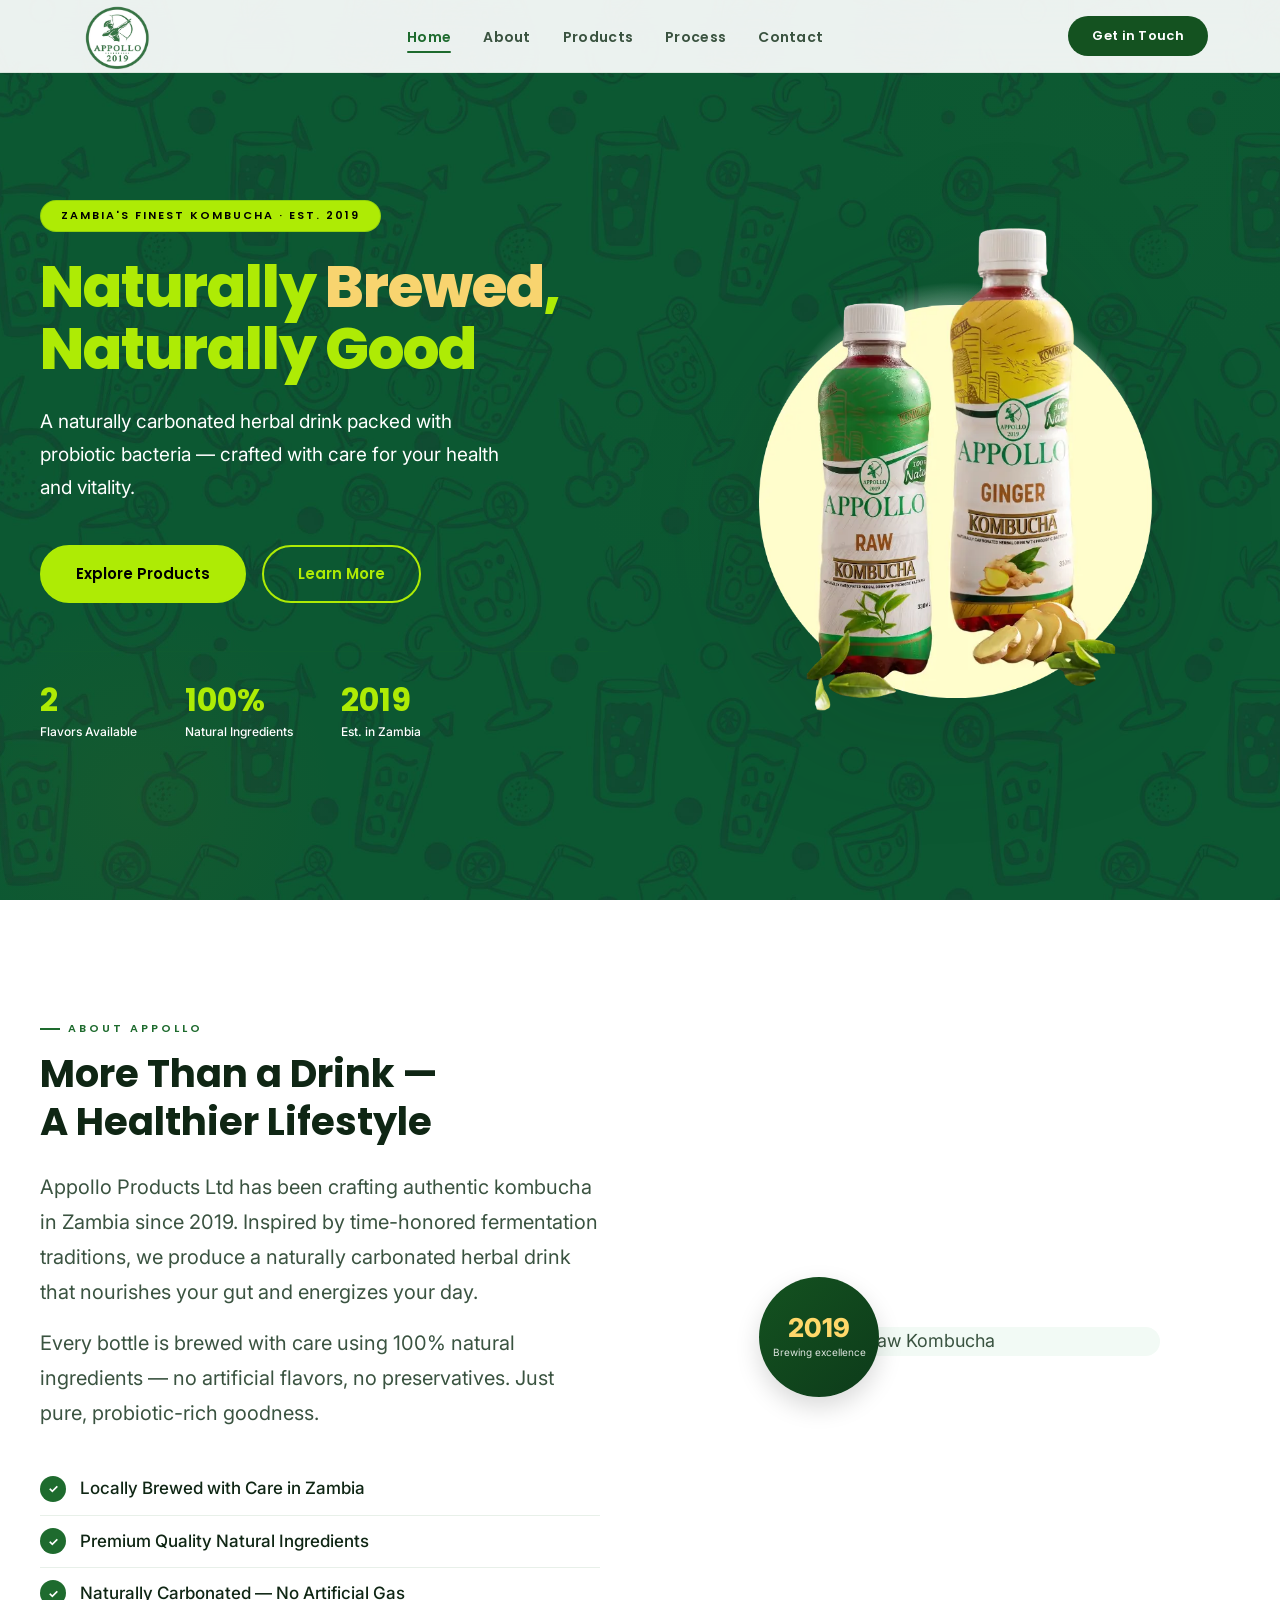
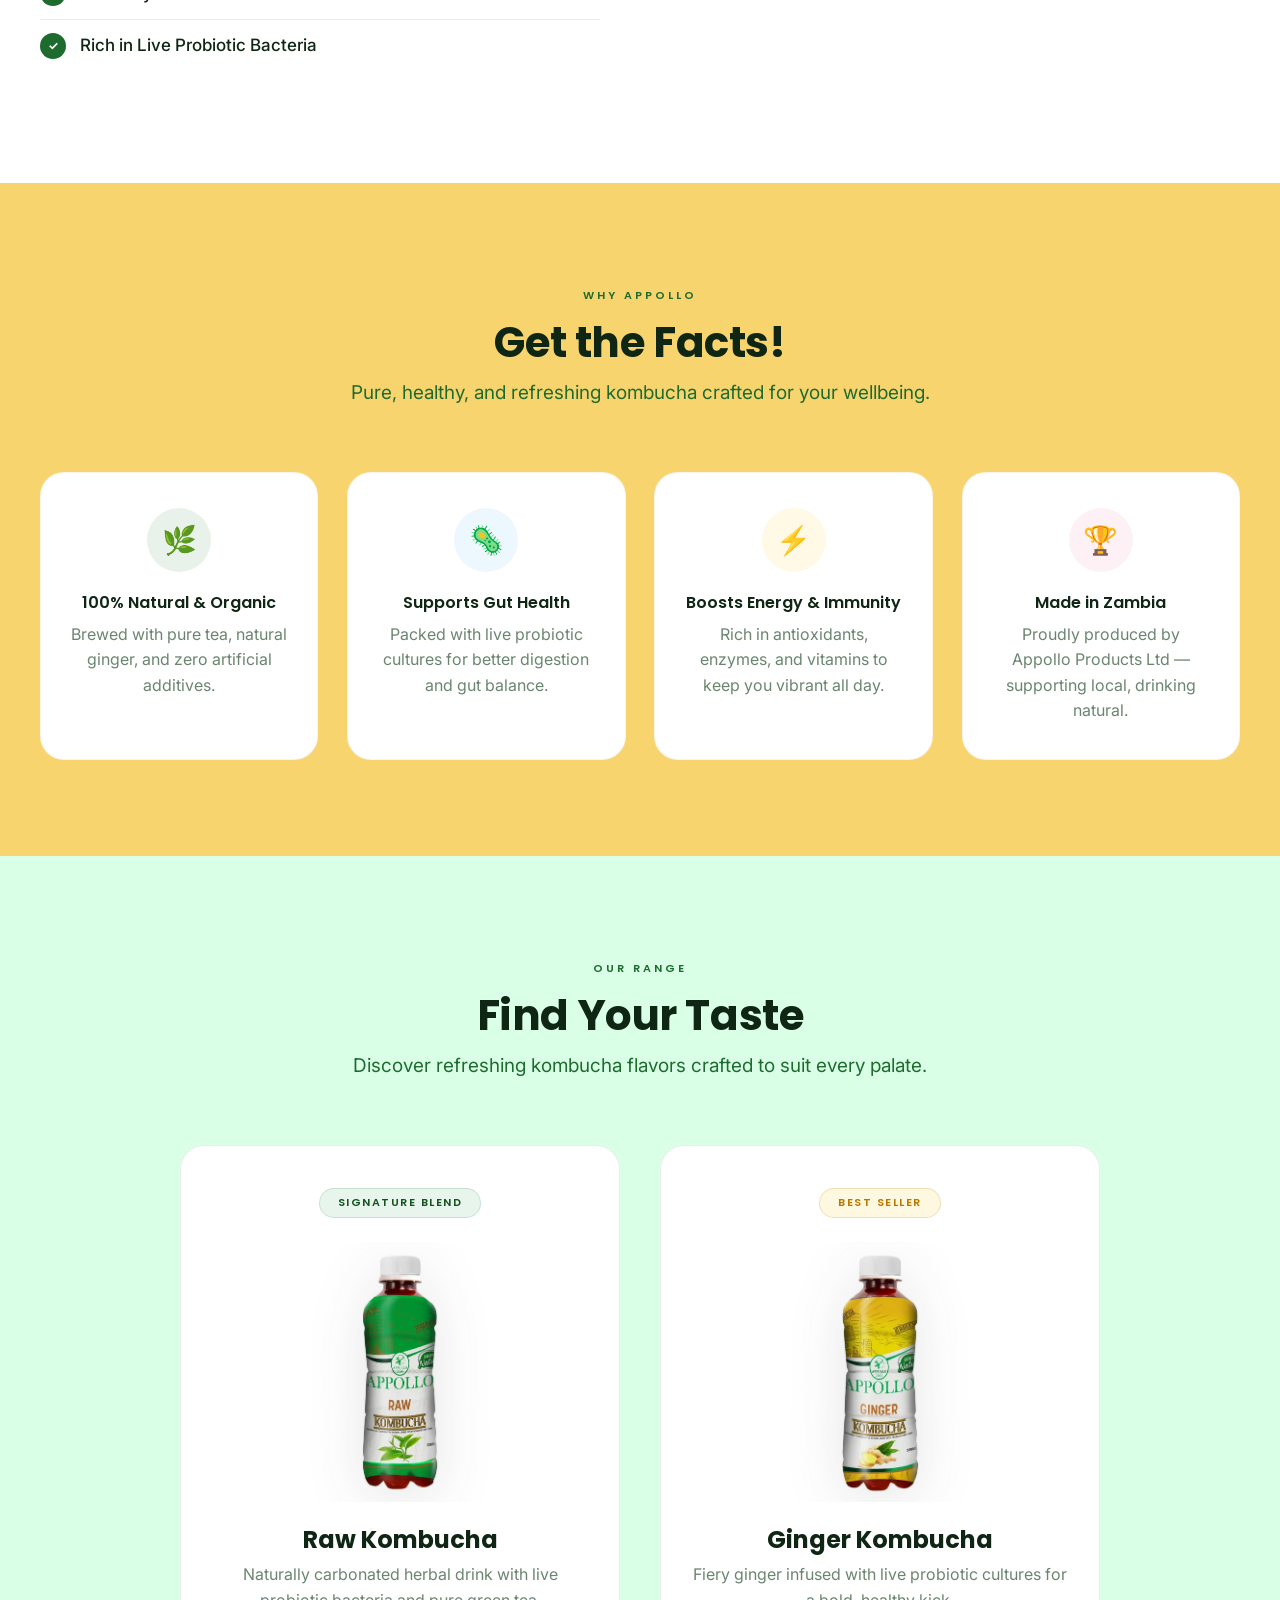
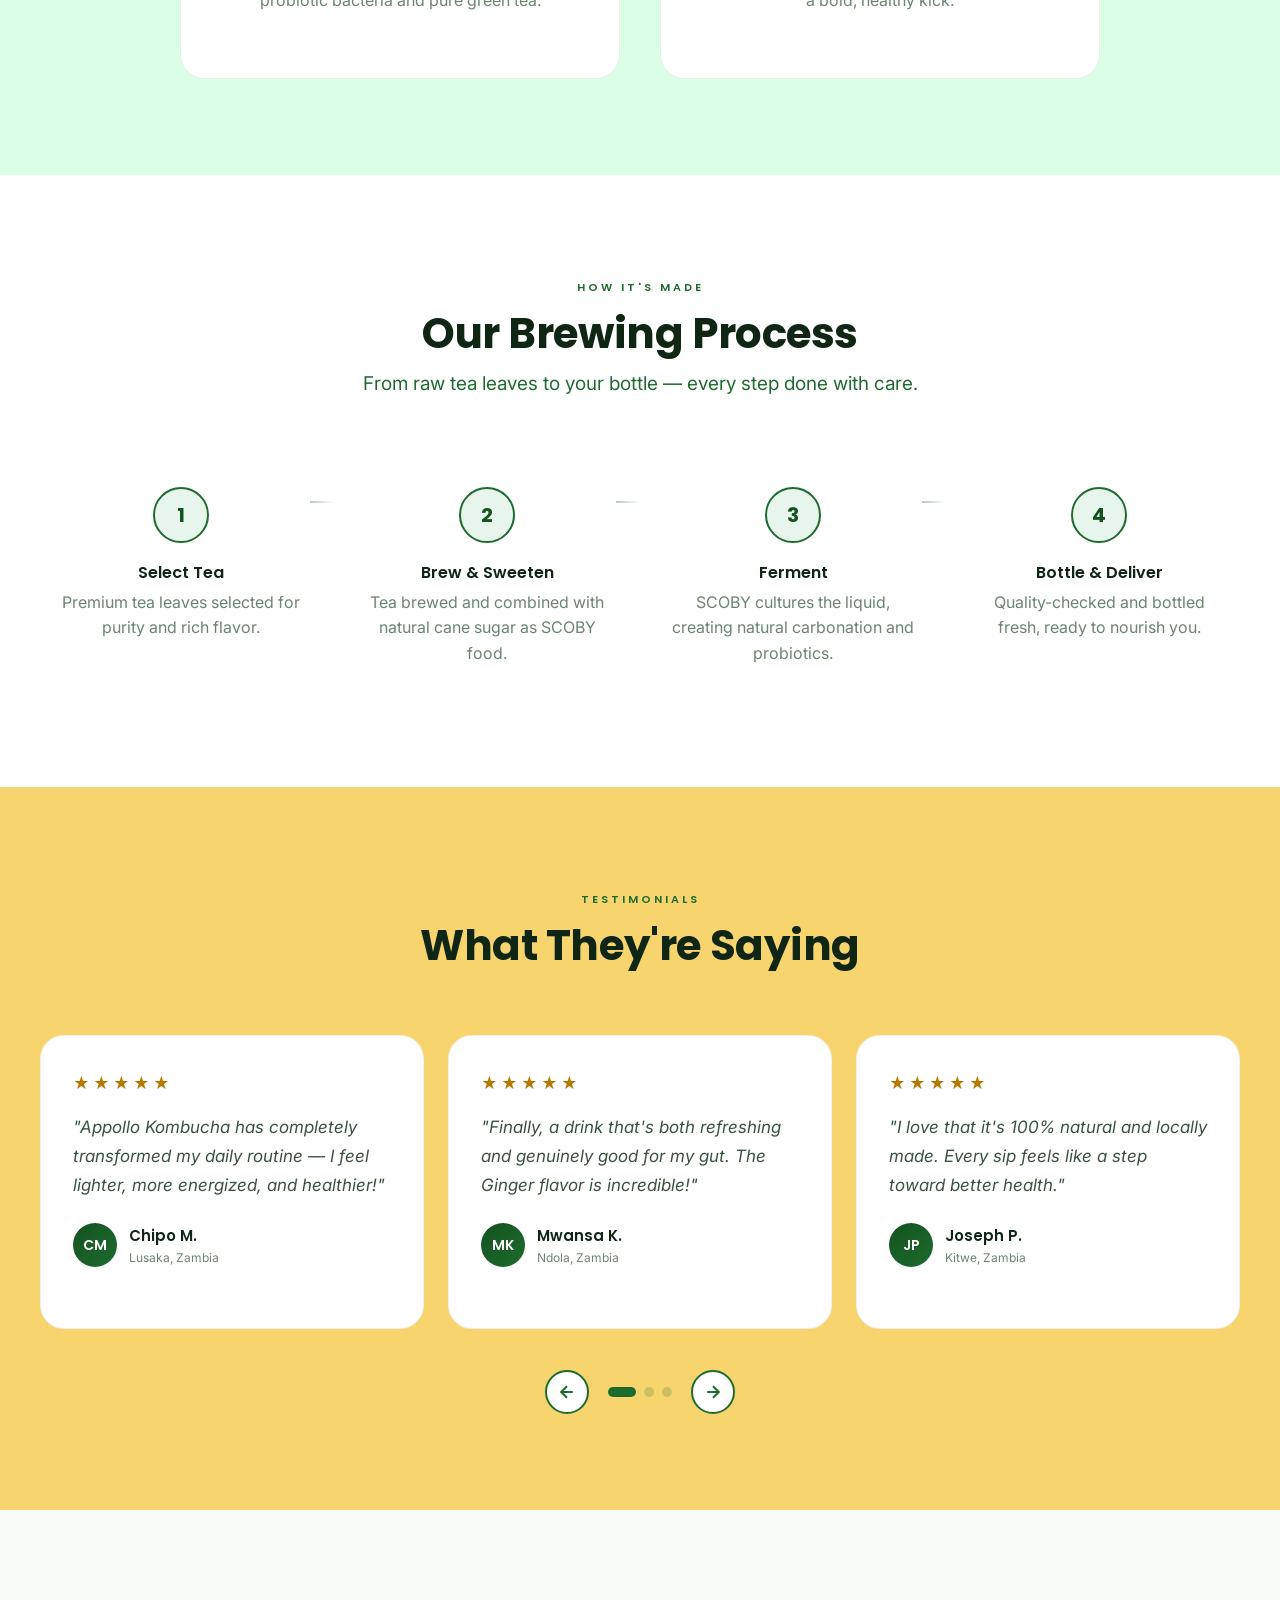
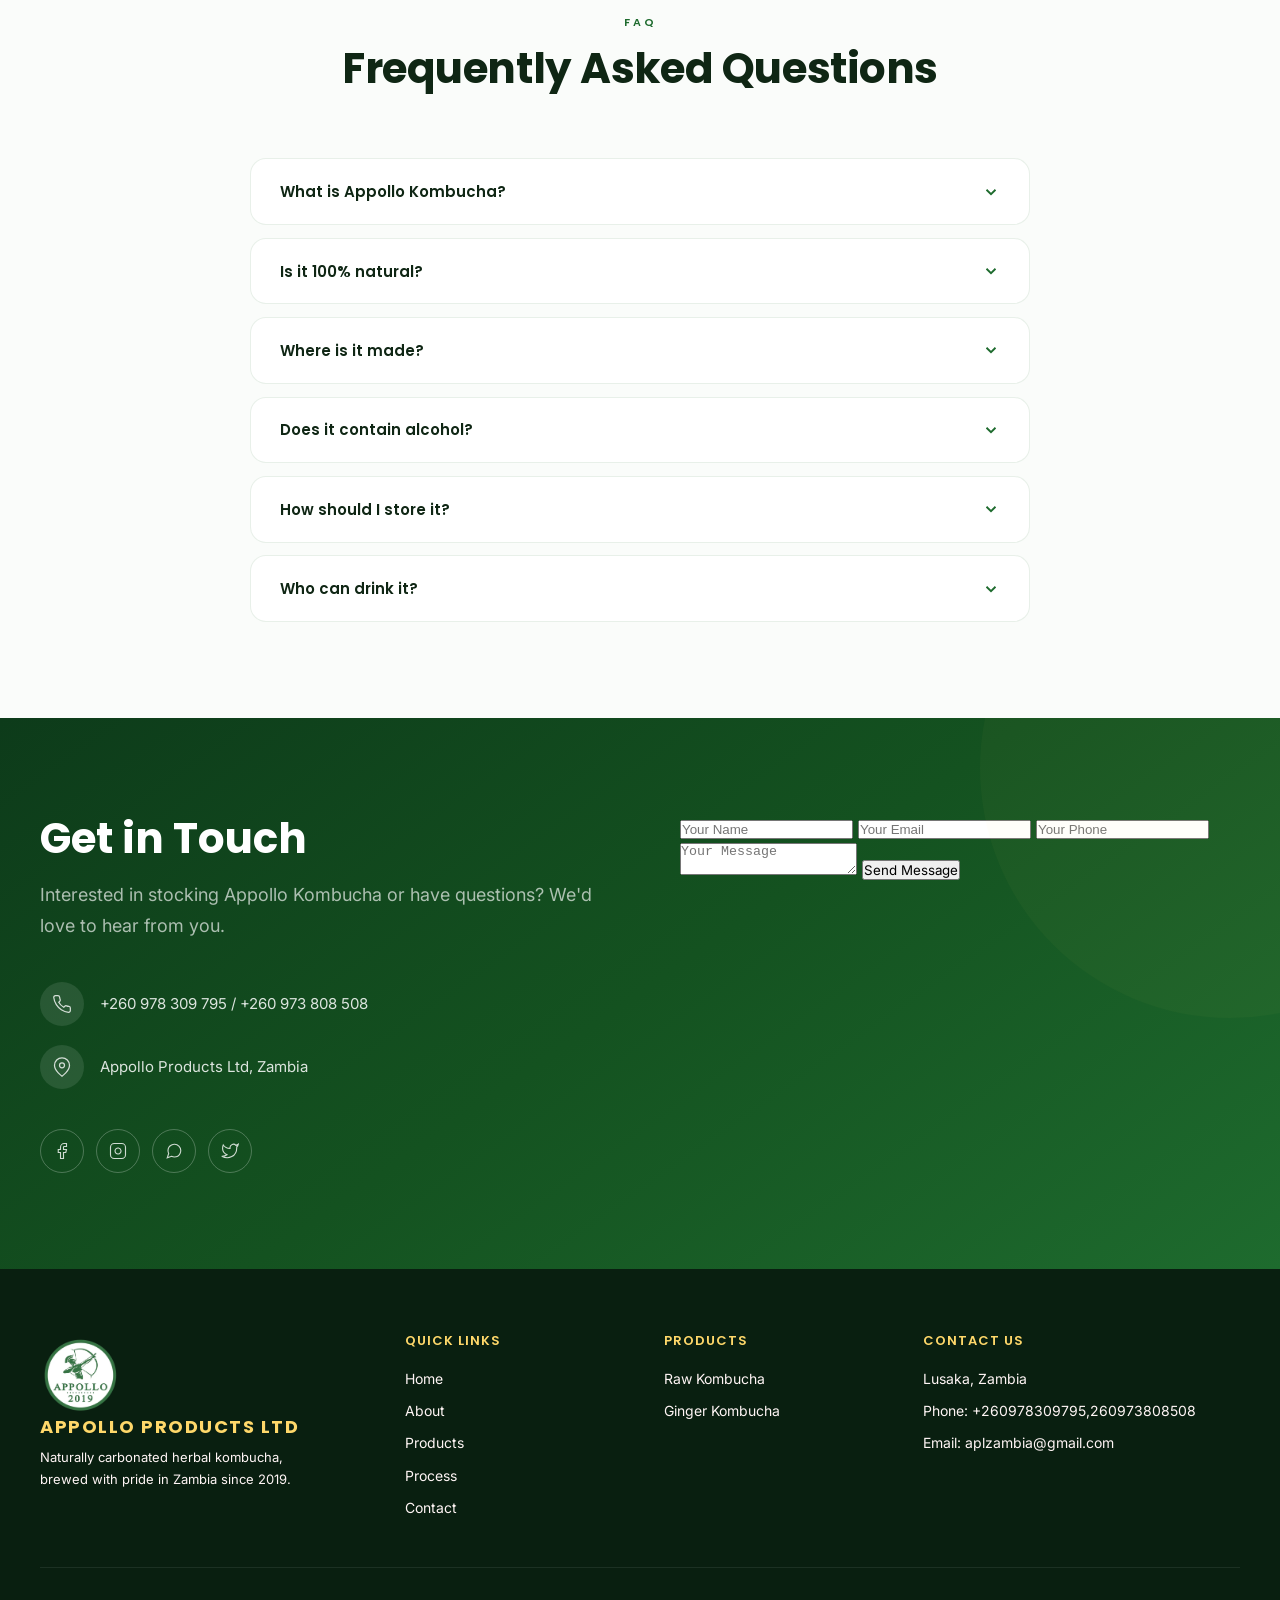
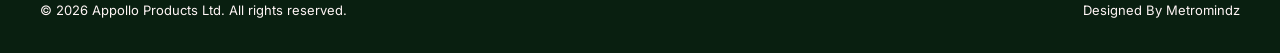
==== commit cfb30fa4: "Add files via upload" ====
--- a/index.html
+++ b/index.html
@@ -449,7 +449,9 @@
           </div>
         </div>
         <div class="contact-form-col reveal-right">
-          <form class="contact-form" id="contactForm">
+          <form action="https://api.web3forms.com/submit" method="POST">
+          <input type="hidden" name="access_key" value="820f38dc-11af-4af7-be88-a6ae334b7185">
+          <form class="contact-form" id="820f38dc-11af-4af7-be88-a6ae334b7185">
             <input type="text" placeholder="Your Name" id="contactName" required />
             <input type="email" placeholder="Your Email" id="contactEmail" required />
             <input type="tel" placeholder="Your Phone" id="contactPhone" />
--- a/style.css
+++ b/style.css
@@ -1,1921 +1,1921 @@
-/* ═══════════════════════════════════════════════
-   APPOLLO PRODUCTS — PREMIUM KOMBUCHA
-   Clean · Modern · Fully Responsive · High-End
-   ═══════════════════════════════════════════════ */
-
-* {
-  margin: 0;
-  padding: 0;
-  box-sizing: border-box;
-}
-
-:root {
-  --green-deep: #0d3b1a;
-  --green-dark: #145220;
-  --green: #1e6b2e;
-  --green-mid: #2a8040;
-  --green-light: #e8f5ec;
-  --mint: #f2faf5;
-  --white: #ffffff;
-  --off-white: #fafcfa;
-  --cream: #fdf9f0;
-  --gold: #b87800;
-  --gold-light: #d4960a;
-  --gold-pale: #fff8e0;
-  --gold-warm: #ffd86a;
-  --text-dark: #111a13;
-  --text-heading: #0f2614;
-  --text-body: #3a5340;
-  --text-muted: #6b8570;
-  --border: #1e6b2e1a;
-  --shadow-sm: 0 2px 12px #0f26140f;
-  --shadow-md: 0 8px 32px #0f261414;
-  --shadow-lg: 0 20px 60px #0f26141f;
-  --shadow-gold: 0 8px 32px #b8780026;
-  --radius-sm: 10px;
-  --radius-md: 16px;
-  --radius-lg: 24px;
-  --radius-full: 9999px;
-  --ease-out: cubic-bezier(0.22, 0.68, 0, 1.1);
-  --ease-bounce: cubic-bezier(0.22, 0.68, 0, 1.4);
-  --transition: 0.3s ease;
-}
-
-html {
-  scroll-behavior: smooth;
-  overflow-x: hidden;
-  max-width: 100vw;
-}
-
-body {
-  font-family: 'Inter', -apple-system, BlinkMacSystemFont, 'Segoe UI', sans-serif;
-  font-size: 18px;
-  line-height: 1.6;
-  color: var(--text-body);
-  background: var(--white);
-  -webkit-font-smoothing: antialiased;
-  overflow-x: hidden;
-  width: 100%;
-  max-width: 100vw;
-}
-
-h1,
-h2,
-h3,
-h4 {
-  font-family: 'Poppins', sans-serif;
-  color: var(--text-heading);
-  line-height: 1.2;
-  font-weight: 700;
-}
-
-a {
-  text-decoration: none;
-  color: inherit;
-}
-
-img {
-  max-width: 100%;
-  display: block;
-}
-
-button {
-  cursor: pointer;
-  font-family: inherit;
-}
-
-ul {
-  list-style: none;
-}
-
-/* ── ANIMATIONS ── */
-.reveal-up {
-  opacity: 0;
-  transform: translateY(40px);
-  transition: opacity 0.8s var(--ease-out), transform 0.8s var(--ease-out);
-}
-
-.reveal-left {
-  opacity: 0;
-  transform: translateX(-50px);
-  transition: opacity 0.8s ease, transform 0.8s ease;
-}
-
-.reveal-right {
-  opacity: 0;
-  transform: translateX(50px);
-  transition: opacity 0.8s ease, transform 0.8s ease;
-}
-
-.reveal-up.visible,
-.reveal-left.visible,
-.reveal-right.visible {
-  opacity: 1;
-  transform: none;
-}
-
-.stagger>* {
-  opacity: 0;
-  transform: translateY(30px);
-  transition: opacity 0.6s ease, transform 0.6s ease;
-}
-
-.stagger.visible>*:nth-child(1) {
-  opacity: 1;
-  transform: none;
-  transition-delay: 0s;
-}
-
-.stagger.visible>*:nth-child(2) {
-  opacity: 1;
-  transform: none;
-  transition-delay: .12s;
-}
-
-.stagger.visible>*:nth-child(3) {
-  opacity: 1;
-  transform: none;
-  transition-delay: .24s;
-}
-
-.stagger.visible>*:nth-child(4) {
-  opacity: 1;
-  transform: none;
-  transition-delay: .36s;
-}
-
-.stagger.visible>*:nth-child(5) {
-  opacity: 1;
-  transform: none;
-  transition-delay: .48s;
-}
-
-.stagger.visible>*:nth-child(6) {
-  opacity: 1;
-  transform: none;
-  transition-delay: .6s;
-}
-
-@keyframes slideDown {
-  from {
-    transform: translateY(-100%);
-    opacity: 0;
-  }
-
-  to {
-    transform: translateY(0);
-    opacity: 1;
-  }
-}
-
-@keyframes float {
-
-  0%,
-  100% {
-    transform: translateY(0);
-  }
-
-  50% {
-    transform: translateY(-16px);
-  }
-}
-
-@keyframes pulse-blob {
-
-  0%,
-  100% {
-    transform: scale(1);
-    opacity: .6;
-  }
-
-  50% {
-    transform: scale(1.15);
-    opacity: 1;
-  }
-}
-
-@keyframes fadeInBadge {
-  from {
-    opacity: 0;
-    transform: translateY(-12px);
-  }
-
-  to {
-    opacity: 1;
-    transform: none;
-  }
-}
-
-@keyframes heroTextIn {
-  from {
-    opacity: 0;
-    transform: translateY(48px);
-  }
-
-  to {
-    opacity: 1;
-    transform: none;
-  }
-}
-
-@keyframes heroImgIn {
-  from {
-    opacity: 0;
-    transform: scale(.85) translateY(40px);
-  }
-
-  to {
-    opacity: 1;
-    transform: none;
-  }
-}
-
-@keyframes glow-pulse {
-
-  0%,
-  100% {
-    opacity: .3;
-    transform: translate(-50%, -50%) scale(1);
-  }
-
-  50% {
-    opacity: .5;
-    transform: translate(-50%, -50%) scale(1.1);
-  }
-}
-
-/* ═══════════════════════════════════════════════
-   NAVIGATION
-   ═══════════════════════════════════════════════ */
-nav {
-  position: fixed;
-  top: 0;
-  left: 0;
-  right: 0;
-  z-index: 1000;
-  background: #ffffffeb;
-  backdrop-filter: blur(20px);
-  -webkit-backdrop-filter: blur(20px);
-  border-bottom: 1px solid var(--border);
-  animation: slideDown 0.6s ease both;
-  transition: background var(--transition), box-shadow var(--transition);
-}
-
-nav.scrolled {
-  background: #fffffff8;
-  box-shadow: var(--shadow-sm);
-}
-
-.nav-inner {
-  max-width: 1200px;
-  margin: 0 auto;
-  padding: 0 2rem;
-  display: flex;
-  align-items: center;
-  justify-content: space-between;
-  height: 72px;
-}
-
-.nav-logo {
-  display: flex;
-  align-items: center;
-  gap: 12px;
-  text-decoration: none;
-  flex-shrink: 0;
-  transition: transform var(--transition);
-}
-
-.nav-logo:hover {
-  transform: scale(1.03);
-}
-
-.nav-logo-img {
-  width: 90px;
-  height: 70px;
-  object-fit: contain;
-  flex-shrink: 0;
-}
-
-.nav-brand-text {
-  font-family: 'Poppins', sans-serif;
-  font-size: 18px;
-  font-weight: 700;
-  color: var(--green-dark);
-  letter-spacing: 2px;
-}
-
-.nav-links {
-  display: flex;
-  gap: 2rem;
-  align-items: center;
-}
-
-.nav-link {
-  font-family: 'Poppins', sans-serif;
-  font-size: 14px;
-  font-weight: 600;
-  color: var(--text-body);
-  position: relative;
-  padding: 4px 0;
-  transition: color var(--transition);
-  letter-spacing: 0.3px;
-}
-
-.nav-link::after {
-  content: '';
-  position: absolute;
-  bottom: -2px;
-  left: 0;
-  width: 0;
-  height: 2px;
-  background: var(--green);
-  border-radius: 2px;
-  transition: width 0.3s ease;
-}
-
-.nav-link:hover,
-.nav-link.active {
-  color: var(--green);
-}
-
-.nav-link:hover::after,
-.nav-link.active::after {
-  width: 100%;
-}
-
-.nav-cta {
-  display: inline-flex;
-  align-items: center;
-  background: var(--green-dark);
-  color: white;
-  font-family: 'Poppins', sans-serif;
-  font-size: 13px;
-  font-weight: 600;
-  padding: 10px 24px;
-  border-radius: var(--radius-full);
-  border: none;
-  letter-spacing: 0.3px;
-  flex-shrink: 0;
-  transition: background var(--transition), transform var(--transition), box-shadow var(--transition);
-}
-
-.nav-cta:hover {
-  background: var(--green-mid);
-  transform: translateY(-2px);
-  box-shadow: 0 6px 20px #1e6b2e4d;
-}
-
-.mobile-toggle {
-  display: none;
-  flex-direction: column;
-  gap: 5px;
-  background: none;
-  border: none;
-  padding: 8px;
-  z-index: 1001;
-}
-
-.mobile-toggle span {
-  display: block;
-  width: 24px;
-  height: 2px;
-  background: var(--text-heading);
-  border-radius: 2px;
-  transition: transform 0.3s ease, opacity 0.3s ease;
-}
-
-.mobile-toggle.active span:nth-child(1) {
-  transform: rotate(45deg) translate(5px, 5px);
-}
-
-.mobile-toggle.active span:nth-child(2) {
-  opacity: 0;
-}
-
-.mobile-toggle.active span:nth-child(3) {
-  transform: rotate(-45deg) translate(5px, -5px);
-}
-
-/* ═══════════════════════════════════════════════
-   S1 — HERO (Mint Green)
-   ═══════════════════════════════════════════════ */
-.hero {
-  position: relative;
-  min-height: 100vh;
-  display: flex;
-  align-items: center;
-  padding: 120px 2rem 80px;
-  background: url("Assets/background.jpg") no-repeat center center;
-  background-size: cover;
-  overflow: hidden;
-}
-
-.hero-bg-shapes {
-  position: absolute;
-  inset: 0;
-  pointer-events: none;
-  overflow: hidden;
-}
-
-.shape {
-  position: absolute;
-  border-radius: 50%;
-}
-
-.shape-1 {
-  top: -120px;
-  right: -80px;
-  width: 500px;
-  height: 500px;
-  background: radial-gradient(circle, #1e6b2e14 0%, transparent 70%);
-  animation: pulse-blob 8s ease-in-out infinite;
-}
-
-.shape-2 {
-  bottom: -100px;
-  left: -60px;
-  width: 400px;
-  height: 400px;
-  background: radial-gradient(circle, #b878000d 0%, transparent 70%);
-  animation: pulse-blob 10s ease-in-out infinite reverse;
-}
-
-.shape-3 {
-  top: 40%;
-  left: 45%;
-  width: 250px;
-  height: 250px;
-  background: radial-gradient(circle, #1e6b2e0a 0%, transparent 70%);
-  animation: pulse-blob 6s ease-in-out infinite 2s;
-}
-
-.hero-content {
-  max-width: 1200px;
-  margin: 0 auto;
-  display: grid;
-  grid-template-columns: 1fr 1fr;
-  gap: 4rem;
-  align-items: center;
-  width: 100%;
-  position: relative;
-  z-index: 2;
-}
-
-.hero-text {
-  animation: heroTextIn 1s var(--ease-out) 0.2s both;
-}
-
-.hero-badge {
-  display: inline-block;
-  background:#aeeb05;
-  border: 1.5px solid #1e6b2e33;
-  color: black;
-  font-family: 'Poppins', sans-serif;
-  font-size: 11px;
-  padding: 6px 20px;
-  border-radius: var(--radius-full);
-  letter-spacing: 2px;
-  text-transform: uppercase;
-  margin-bottom: 1.5rem;
-  font-weight: 600;
-  animation: fadeInBadge 0.7s ease 0.5s both;
-}
-
-.hero h1 {
-  font-size: clamp(34px, 5vw, 58px);
-  font-weight: 800;
-  color: #aeeb05;
-  line-height: 1.08;
-  margin-bottom: 1.5rem;
-  letter-spacing: -0.02em;
-}
-
-.hero h1 span {
-  color: #f8d46f;
-}
-
-.hero-sub {
-  font-size: 19px;
-  color:#ffffff;
-  line-height: 1.75;
-  margin-bottom: 2.5rem;
-  max-width: 480px;
-}
-
-.hero-buttons {
-  display: flex;
-  gap: 1rem;
-  flex-wrap: wrap;
-}
-
-.btn-primary {
-  display: inline-flex;
-  align-items: center;
-  background: #aeeb05;
-  color: rgb(0, 0, 0);
-  border: 2px solid  #aeeb05;
-  padding: 15px 34px;
-  border-radius: var(--radius-full) ;
-  font-family: 'Poppins', sans-serif;
-  font-size: 15px;
-  font-weight: 600;
-  transition: all 0.3s ease;
-  position: relative;
-  overflow: hidden;
-}
-
-.btn-primary:hover {
-  background:var(--green-dark);
-  transform: translateY(-3px);
-  color:white;
-  box-shadow: 0 10px 28px #1e6b2e4d;
-}
-
-.btn-outline {
-  display: inline-flex;
-  align-items: center;
-  background: transparent;
-  color: #aeeb05;
-  border: 2px solid #aeeb05;
-  padding: 13px 34px;
-  border-radius: var(--radius-full);
-  font-family: 'Poppins', sans-serif;
-  font-size: 15px;
-  font-weight: 600;
-  transition: all 0.3s ease;
-}
-
-.btn-outline:hover {
-  background: var(--green-dark);
-  color: white;
-  transform: translateY(-3px);
-  box-shadow: 0 10px 28px #29e94f33;
-}
-
-.hero-stats {
-  display: flex;
-  gap: 3rem;
-  margin-top: 3rem;
-  padding-top: 2rem;
-  border-top: 1px solid #1e6b2e1f;
-  animation: heroTextIn 0.9s var(--ease-out) 0.7s both;
-}
-
-.stat-num {
-  font-family: 'Poppins', sans-serif;
-  font-size: 32px;
-  font-weight: 700;
-  color: #aeeb05;
-  line-height: 1;
-}
-
-.stat-label {
-  font-size: 12px;
-  color: white;
-  margin-top: 6px;
-  font-weight: 500;
-}
-
-.hero-image {
-  display: flex;
-  justify-content: center;
-  align-items: center;
-  position: relative;
-  animation: heroImgIn 1s var(--ease-out) 0.4s both;
-}
-
-.hero-img-glow {
-  position: absolute;
-  top: 50%;
-  left: 50%;
-  width: 380px;
-  height: 380px;
-  border-radius: 50%;
-  background: radial-gradient(circle, #e8f5ece6 0%, #f2faf566 60%, transparent 70%);
-  transform: translate(-50%, -50%);
-  animation: glow-pulse 4s ease-in-out infinite;
-  pointer-events: none;
-}
-
-.hero-img-container {
-  width: 100%;
-  max-width: 480px;
-  height: 520px;
-  display: flex;
-  align-items: center;
-  justify-content: center;
-}
-
-.hero-img-container img {
-  width: 100%;
-  height: 100%;
-  object-fit: contain;
-  filter: drop-shadow(0 24px 60px #0f26142e);
-  animation: float 5s ease-in-out infinite;
-}
-
-.mobile-hero-image {
-  display: none !important;
-}
-
-/* ── Section Utilities ── */
-.section-inner {
-  max-width: 1200px;
-  margin: 0 auto;
-}
-
-.section-label {
-  display: inline-block;
-  font-family: 'Poppins', sans-serif;
-  font-size: 11px;
-  letter-spacing: 3px;
-  text-transform: uppercase;
-  color: var(--green);
-  font-weight: 600;
-  margin-bottom: 0.8rem;
-  position: relative;
-  padding-left: 28px;
-}
-
-.section-label::before {
-  content: '';
-  position: absolute;
-  left: 0;
-  top: 50%;
-  width: 20px;
-  height: 2px;
-  background: var(--green);
-  transform: translateY(-50%);
-}
-
-.section-header {
-  text-align: center;
-  margin-bottom: 4rem;
-}
-
-.section-header .section-label {
-  padding-left: 0;
-}
-
-.section-header .section-label::before {
-  display: none;
-}
-
-.section-header h2 {
-  font-size: clamp(26px, 3.5vw, 42px);
-  letter-spacing: -0.01em;
-  margin-bottom: 0.6rem;
-}
-
-.section-header p {
-  font-size: 19px;
-  color: var(--green);
-  max-width: 580px;
-  margin: 0 auto;
-  line-height: 1.6;
-}
-
-/* ═══════════════════════════════════════════════
-   S2 — ABOUT (White)
-   ═══════════════════════════════════════════════ */
-.about {
-  background: var(--white);
-  padding: 7rem 2rem;
-}
-
-.about-grid {
-  display: grid;
-  grid-template-columns: 1fr 1fr;
-  gap: 5rem;
-  align-items: center;
-}
-
-.about h2 {
-  font-size: clamp(26px, 3vw, 40px);
-  margin-bottom: 1.5rem;
-  line-height: 1.25;
-}
-
-.about p {
-  font-size: 20px;
-  color: var(--text-body);
-  line-height: 1.75;
-  margin-bottom: 1rem;
-}
-
-.about-features {
-  margin-top: 2rem;
-}
-
-.about-features li {
-  display: flex;
-  align-items: center;
-  gap: 14px;
-  font-size: 17px;
-  color: var(--text-heading);
-  padding: 12px 0;
-  border-bottom: 1px solid var(--border);
-  font-weight: 500;
-  transition: color var(--transition), gap var(--transition);
-}
-
-.about-features li:last-child {
-  border-bottom: none;
-}
-
-.about-features li:hover {
-  color: var(--green);
-  gap: 18px;
-}
-
-.check {
-  width: 26px;
-  height: 26px;
-  background: var(--green);
-  border-radius: 50%;
-  display: flex;
-  align-items: center;
-  justify-content: center;
-  flex-shrink: 0;
-  color: white;
-  font-size: 12px;
-  font-weight: 700;
-  transition: transform var(--transition);
-}
-
-.about-features li:hover .check {
-  transform: scale(1.15);
-}
-
-.about-img-wrap {
-  max-width: 400px;
-  margin:0 auto;
-  position: relative; /* important for positioning badge */
-  background: var(--mint);
-  border-radius: 35px;
-  overflow: visible;
-  display: flex;
-  align-items: center;
-  justify-content: center;
-}
-.about-img-wrap:hover {
-  box-shadow: var(--shadow-lg);
-}
-
-.about-img-wrap img {
-  width: 90%;
-  height: auto;
-  max-height: 500px;
-  display: block;
-  border-radius: 40px;
-}
-
-.about-img-wrap:hover img {
-  transform: scale(1.05);
-}
-
-.since-badge {
-  position: absolute;
-  top: -50px;   /* pushes outside */
-  left: -1px; 
-  bottom: auto;   /* pushes outside */
-  width: 120px;
-  height: 120px;
-  border-radius: 50%;
-  background: linear-gradient(135deg, var(--green-dark), var(--green-deep));
-  display: flex;
-  flex-direction: column;
-  align-items: center;
-  justify-content: center;
-  text-align: center;
-  color: white;
-  box-shadow: 0 10px 25px rgba(0,0,0,0.15);
-  z-index: 2;
-}
-
-.since-badge:hover {
-  transform: translateY(-4px);
-  box-shadow: 0 12px 36px #14522059;
-}
-
-.since-badge .year {
-  font-size: 26px;
-  font-weight: 800;
-  line-height: 1;
-  color: var(--gold-warm);
-}
-
-
-.since-badge .year-label {
-  font-size: 10px;
-  opacity: 0.85;
-  margin-top: 3px;
-  padding: 0 8px;
-}
-/* ═══════════════════════════════════════════════
-   S3 — BENEFITS (Cream)
-   ═══════════════════════════════════════════════ */
-.benefits {
-  background: #f8d46f;
-  padding: 6rem 2rem;
-}
-
-.benefits-grid {
-  display: grid;
-  grid-template-columns: repeat(4, 1fr);
-  gap: 1.8rem;
-}
-
-.benefit-card {
-  background: var(--white);
-  border-radius: var(--radius-lg);
-  padding: 2.2rem 1.8rem;
-  text-align: center;
-  border: 1px solid #b8780014;
-  transition: transform 0.35s var(--ease-bounce), box-shadow 0.35s ease;
-  
-}
-
-.benefit-card:hover {
-  transform: translateY(-10px) scale(1.02);
-  box-shadow: var(--shadow-lg);
-}
-
-.benefit-icon {
-  width: 64px;
-  height: 64px;
-  border-radius: 50%;
-  display: flex;
-  align-items: center;
-  justify-content: center;
-  margin: 0 auto 1.3rem;
-  font-size: 28px;
-  transition: transform 0.4s var(--ease-bounce);
-}
-
-.benefit-card:hover .benefit-icon {
-  transform: rotate(8deg) scale(1.15);
-}
-
-.benefit-card h3 {
-  font-size: 16px;
-  font-weight: 600;
-  margin-bottom: 0.6rem;
-}
-
-.benefit-card p {
-  font-size: 16px;
-  color: var(--text-muted);
-  line-height: 1.6;
-}
-
-/* ═══════════════════════════════════════════════
-   S4 — PRODUCTS (Mint)
-   ═══════════════════════════════════════════════ */
-.products {
-  background: #d9ffe7;
-  padding: 6rem 2rem;
-}
-
-.products-grid {
-  display: grid;
-  grid-template-columns: 1fr 1fr;
-  gap: 2.5rem;
-  max-width: 920px;
-  margin: 0 auto;
-}
-
-.product-card {
-  background: var(--white);
-  border: 1px solid var(--border);
-  border-radius: var(--radius-lg);
-  padding: 2.5rem 2rem;
-  text-align: center;
-  position: relative;
-  overflow: hidden;
-  transition: transform 0.35s var(--ease-bounce), box-shadow 0.35s ease;
-}
-
-.product-card::before {
-  content: '';
-  position: absolute;
-  top: 0;
-  left: 0;
-  right: 0;
-  height: 4px;
-  background: linear-gradient(90deg, var(--green), var(--green-mid));
-  opacity: 0;
-  transition: opacity var(--transition);
-}
-
-.product-card:hover::before {
-  opacity: 1;
-}
-
-.product-card:hover {
-  transform: translateY(-10px);
-  box-shadow: var(--shadow-lg);
-}
-
-.product-badge {
-  display: inline-block;
-  padding: 5px 18px;
-  border-radius: var(--radius-full);
-  font-family: 'Poppins', sans-serif;
-  font-size: 11px;
-  letter-spacing: 1.5px;
-  text-transform: uppercase;
-  margin-bottom: 1.5rem;
-  font-weight: 600;
-}
-
-.badge-green {
-  background: var(--green-light);
-  color: var(--green-dark);
-  border: 1px solid #1e6b2e26;
-}
-
-.badge-gold {
-  background: var(--gold-pale);
-  color: var(--gold);
-  border: 1px solid #b8780033;
-}
-
-.product-img-container {
-  width: 100%;
-  height: 260px;
-  display: flex;
-  align-items: center;
-  justify-content: center;
-  margin: 0 auto 1.5rem;
-  overflow: hidden;
-}
-
-.product-img-container img {
-  width: 500px;
-  height: 250px;
-  object-fit: contain;
-  filter: drop-shadow(0 10px 28px #0f26141f);
-  transition: transform 0.5s var(--ease-out);
-}
-
-.product-card:hover .product-img-container img {
-  transform: scale(1.06) translateY(-8px);
-}
-
-.product-card h3 {
-  font-size: 24px;
-  font-weight: 700;
-  margin-bottom: 0.5rem;
-}
-
-.product-sub {
-  font-size: 16px;
-  color: var(--text-muted);
-  margin-bottom: 1.5rem;
-  line-height: 1.6;
-}
-
-.product-meta {
-  margin-bottom: 1.5rem;
-}
-
-.product-size {
-  display: inline-block;
-  font-family: 'Poppins', sans-serif;
-  font-size: 13px;
-  color: var(--green);
-  border: 1px solid #1e6b2e40;
-  padding: 5px 16px;
-  border-radius: var(--radius-sm);
-  font-weight: 600;
-}
-
-.btn-product {
-  background: var(--green-dark);
-  color: white;
-  border: none;
-  padding: 12px 30px;
-  border-radius: var(--radius-full);
-  font-family: 'Poppins', sans-serif;
-  font-size: 14px;
-  font-weight: 600;
-  transition: all 0.3s ease;
-}
-
-.btn-product:hover {
-  background: var(--green-mid);
-  transform: translateY(-2px);
-  box-shadow: 0 8px 24px #1e6b2e40;
-}
-
-/* ═══════════════════════════════════════════════
-   S5 — PROCESS (White)
-   ═══════════════════════════════════════════════ */
-.process {
-  background: var(--white);
-  padding: 6rem 2rem;
-}
-
-.process-steps {
-  display: grid;
-  grid-template-columns: repeat(4, 1fr);
-  gap: 1.5rem;
-}
-
-.step {
-  text-align: center;
-  position: relative;
-  padding: 1.5rem 1rem;
-}
-
-.step:not(:last-child)::after {
-  content: '';
-  position: absolute;
-  top: 38px;
-  right: -0.75rem;
-  width: 1.5rem;
-  height: 2px;
-  background: linear-gradient(90deg, var(--green), transparent);
-  opacity: 0.35;
-}
-
-.step-num {
-  width: 56px;
-  height: 56px;
-  border-radius: 50%;
-  background: var(--green-light);
-  border: 2px solid var(--green);
-  color: var(--green-dark);
-  display: flex;
-  align-items: center;
-  justify-content: center;
-  font-family: 'Poppins', sans-serif;
-  font-size: 20px;
-  font-weight: 700;
-  margin: 0 auto 1.2rem;
-  transition: all 0.35s var(--ease-bounce);
-}
-
-.step:hover .step-num {
-  background: var(--green-dark);
-  color: white;
-  transform: scale(1.12);
-  box-shadow: 0 8px 24px #1e6b2e4d;
-}
-
-.step h3 {
-  font-size: 16px;
-  font-weight: 600;
-  margin-bottom: 0.5rem;
-  transition: color var(--transition);
-}
-
-.step:hover h3 {
-  color: var(--green);
-}
-
-.step p {
-  font-size: 16px;
-  color: var(--text-muted);
-  line-height: 1.6;
-}
-
-/* ═══════════════════════════════════════════════
-   S6 — TESTIMONIALS SLIDER (Gold Pale)
-   ═══════════════════════════════════════════════ */
-.testimonials {
-  background: #f8d46f;
-  padding: 6rem 2rem;
-}
-
-.testimonials-slider {
-  position: relative;
-  overflow: hidden;
-  max-width: 100%;
-}
-
-.slider-track {
-  display: flex;
-  gap: 1.5rem;
-  transition: transform 0.5s cubic-bezier(0.25, 0.46, 0.45, 0.94);
-  will-change: transform;
-}
-
-.testimonial-card {
-  background: var(--white);
-  border-radius: var(--radius-lg);
-  padding: 2.2rem 2rem 2rem;
-  border: 1px solid #b878001a;
-  flex: 0 0 calc(33.333% - 1rem);
-  min-width: 0;
-  transition: transform 0.35s ease, box-shadow 0.35s ease;
-}
-
-.testimonial-card:hover {
-  transform: translateY(-6px);
-  box-shadow: var(--shadow-gold);
-}
-
-.stars {
-  color: var(--gold);
-  font-size: 16px;
-  margin-bottom: 1rem;
-  letter-spacing: 3px;
-}
-
-.testimonial-card p {
-  font-size: 17px;
-  color: var(--text-body);
-  line-height: 1.7;
-  margin-bottom: 1.5rem;
-  font-style: italic;
-}
-
-.testimonial-author {
-  display: flex;
-  align-items: center;
-  gap: 12px;
-}
-
-.author-avatar {
-  width: 44px;
-  height: 44px;
-  border-radius: 50%;
-  background: linear-gradient(135deg, var(--green-dark), var(--green));
-  color: white;
-  display: flex;
-  align-items: center;
-  justify-content: center;
-  font-family: 'Poppins', sans-serif;
-  font-size: 14px;
-  font-weight: 600;
-  flex-shrink: 0;
-  transition: transform var(--transition);
-}
-
-.testimonial-card:hover .author-avatar {
-  transform: scale(1.1);
-}
-
-.author-name {
-  font-family: 'Poppins', sans-serif;
-  font-size: 15px;
-  font-weight: 600;
-  color: var(--text-heading);
-}
-
-.author-loc {
-  font-size: 12px;
-  color: var(--text-muted);
-}
-
-.slider-controls {
-  display: flex;
-  align-items: center;
-  justify-content: center;
-  gap: 1.2rem;
-  margin-top: 2.5rem;
-}
-
-.slider-btn {
-  width: 44px;
-  height: 44px;
-  border-radius: 50%;
-  border: 2px solid var(--green);
-  background: var(--white);
-  color: var(--green);
-  display: flex;
-  align-items: center;
-  justify-content: center;
-  transition: all var(--transition);
-  flex-shrink: 0;
-}
-
-.slider-btn:hover {
-  background: var(--green-dark);
-  border-color: var(--green-dark);
-  color: white;
-  transform: scale(1.08);
-}
-
-.slider-dots {
-  display: flex;
-  gap: 8px;
-  align-items: center;
-}
-
-.slider-dot {
-  width: 10px;
-  height: 10px;
-  border-radius: 50%;
-  background: #1e6b2e33;
-  cursor: pointer;
-  transition: all var(--transition);
-  border: none;
-  padding: 0;
-}
-
-.slider-dot.active {
-  background: var(--green);
-  width: 28px;
-  border-radius: 8px;
-}
-
-/* ═══════════════════════════════════════════════
-   S7 — FAQ (Off-White)
-   ═══════════════════════════════════════════════ */
-.faq {
-  background: var(--off-white);
-  padding: 6rem 2rem;
-}
-
-.faq-list {
-  max-width: 780px;
-  margin: 0 auto;
-  display: flex;
-  flex-direction: column;
-  gap: 0.8rem;
-}
-
-.faq-item {
-  background: var(--white);
-  border-radius: var(--radius-md);
-  border: 1px solid var(--border);
-  overflow: hidden;
-  transition: box-shadow var(--transition), border-color var(--transition);
-}
-
-.faq-item:hover,
-.faq-item.open {
-  border-color: #1e6b2e40;
-  box-shadow: 0 6px 24px #1e6b2e0f;
-}
-
-.faq-q {
-  width: 100%;
-  padding: 1.3rem 1.8rem;
-  background: none;
-  border: none;
-  display: flex;
-  align-items: center;
-  justify-content: space-between;
-  font-family: 'Poppins', sans-serif;
-  font-size: 15px;
-  font-weight: 600;
-  color: var(--text-heading);
-  text-align: left;
-  transition: color var(--transition);
-}
-
-.faq-q:hover {
-  color: var(--green);
-}
-
-.faq-arrow {
-  display: flex;
-  align-items: center;
-  justify-content: center;
-  transition: transform 0.3s ease;
-  color: var(--green);
-  flex-shrink: 0;
-}
-
-.faq-item.open .faq-arrow {
-  transform: rotate(180deg);
-}
-
-.faq-a {
-  max-height: 0;
-  overflow: hidden;
-  transition: max-height 0.4s ease, padding 0.4s ease;
-  padding: 0 1.8rem;
-}
-
-.faq-item.open .faq-a {
-  max-height: 200px;
-  padding: 0 1.8rem 1.3rem;
-}
-
-.faq-a p {
-  font-size: 16px;
-  color: var(--text-muted);
-  line-height: 1.7;
-}
-
-/* ═══════════════════════════════════════════════
-   S8 — CONTACT (Dark Green)
-   ═══════════════════════════════════════════════ */
-.contact {
-  background: linear-gradient(145deg, var(--green-deep), var(--green-dark), var(--green));
-  padding: 6rem 2rem;
-  position: relative;
-  overflow: hidden;
-}
-
-.contact::before {
-  content: '';
-  position: absolute;
-  top: -200px;
-  right: -200px;
-  width: 500px;
-  height: 500px;
-  border-radius: 50%;
-  background: #ffd86a08;
-}
-
-.contact-grid {
-  display: grid;
-  grid-template-columns: 1fr 1fr;
-  gap: 5rem;
-  align-items: start;
-}
-
-.contact-info-col h2 {
-  font-size: clamp(26px, 3.5vw, 42px);
-  color: white;
-  margin-bottom: 1rem;
-}
-
-.contact-desc {
-  color: #ffffffa6;
-  font-size: 18px;
-  line-height: 1.7;
-  margin-bottom: 2.5rem;
-}
-
-.contact-info {
-  display: flex;
-  flex-direction: column;
-  gap: 1.2rem;
-  margin-bottom: 2.5rem;
-}
-
-.contact-item {
-  display: flex;
-  align-items: center;
-  gap: 16px;
-  color: #ffffffd9;
-  font-size: 15px;
-  transition: gap var(--transition);
-}
-
-.contact-item:hover {
-  gap: 20px;
-}
-
-.contact-icon {
-  width: 44px;
-  height: 44px;
-  border-radius: 50%;
-  background: #ffffff1a;
-  display: flex;
-  align-items: center;
-  justify-content: center;
-  flex-shrink: 0;
-  color: #ffffffcc;
-  transition: background var(--transition), transform var(--transition);
-}
-
-.contact-item:hover .contact-icon {
-  background: #ffffff2e;
-  transform: scale(1.08);
-}
-
-.social-links {
-  display: flex;
-  gap: 12px;
-}
-
-.social-btn {
-  width: 44px;
-  height: 44px;
-  border-radius: 50%;
-  border: 1.5px solid #ffffff40;
-  background: transparent;
-  color: #ffffffcc;
-  display: flex;
-  align-items: center;
-  justify-content: center;
-  transition: all var(--transition);
-}
-
-.social-btn:hover {
-  background: #ffffff26;
-  transform: translateY(-3px) scale(1.08);
-  border-color: var(--gold-warm);
-  color: var(--gold-warm);
-}
-
-.contact-form {
-  display: flex;
-  flex-direction: column;
-  gap: 1rem;
-}
-
-.contact-form input,
-.contact-form textarea {
-  background: #ffffff14;
-  border: 1.5px solid #ffffff26;
-  border-radius: var(--radius-sm);
-  padding: 15px 18px;
-  color: white;
-  font-family: 'Inter', sans-serif;
-  font-size: 15px;
-  outline: none;
-  transition: border-color var(--transition), background var(--transition), transform var(--transition);
-}
-
-.contact-form input::placeholder,
-.contact-form textarea::placeholder {
-  color: #ffffff59;
-}
-
-.contact-form input:focus,
-.contact-form textarea:focus {
-  border-color: #ffd86a80;
-  background: #ffffff1f;
-  transform: translateY(-1px);
-}
-
-.contact-form textarea {
-  min-height: 120px;
-  resize: vertical;
-}
-
-.contact-form button {
-  background: var(--gold-warm);
-  color: var(--green-deep);
-  border: none;
-  padding: 16px;
-  border-radius: var(--radius-sm);
-  font-family: 'Poppins', sans-serif;
-  font-size: 15px;
-  font-weight: 700;
-  transition: all 0.3s ease;
-}
-
-.contact-form button:hover {
-  background: #ffe88a;
-  transform: translateY(-3px);
-  box-shadow: 0 10px 28px #00000033;
-}
-
-/* ═══════════════════════════════════════════════
-   FOOTER
-   ═══════════════════════════════════════════════ */
-footer {
-  background: #091f10;
-  padding: 4rem 2rem 2rem;
-}
-
-.footer-inner {
-  max-width: 1200px;
-  margin: 0 auto;
-}
-
-.footer-top {
-  display: grid;
-  grid-template-columns: 1.5fr 1fr 1fr 1.5fr;
-  gap: 3rem;
-  padding-bottom: 3rem;
-  border-bottom: 1px solid #ffffff14;
-}
-
-.footer-brand-row {
-    display: flex;
-  flex-direction: column;   /* 🔥 makes logo go above */
-  align-items: flex-start; 
-}
-
-.footer-logo-img {
-  width: 80px;
-  height: 80px;
-  object-fit: contain;
-  flex-shrink: 0;
-}
-
-.footer-brand {
-  font-family: 'Poppins', sans-serif;
-  color: var(--gold-warm);
-  font-size: 18px;
-  font-weight: 700;
-  margin-bottom: 0.3rem;
-  letter-spacing: 1.5px;
-}
-
-.footer-tagline {
-  color: rgb(255, 245, 245);
-  font-size: 13px;
-  line-height: 1.7;
-}
-
-.footer-col h4 {
-  font-family: 'Poppins', sans-serif;
-  color: var(--gold-warm);
-  font-size: 13px;
-  font-weight: 600;
-  margin-bottom: 1.2rem;
-  letter-spacing: 1px;
-  text-transform: uppercase;
-}
-
-.footer-col ul {
-  display: flex;
-  flex-direction: column;
-  gap: 10px;
-}
-
-.footer-col li {
-  color: rgb(255, 245, 245);
-  font-size: 14px;
-  line-height: 1.6;
-}
-
-.footer-col a {
-  color: rgb(255, 245, 245);
-  font-size: 14px;
-  transition: color var(--transition), padding-left var(--transition);
-}
-
-.footer-col a:hover {
-  color: var(--gold-warm);
-  padding-left: 6px;
-}
-
-.footer-bottom {
-  display: flex;
-  justify-content: space-between;
-  align-items: center;
-  padding-top: 2rem;
-  color: rgb(255, 245, 245);
-  font-size: 13px;
-}
-
-/* ═══════════════════════════════════════════════
-   RESPONSIVE
-   ═══════════════════════════════════════════════ */
-@media (max-width:1100px) {
-  .nav-inner {
-    padding: 0 1.5rem;
-  }
-
-  .hero-content {
-    grid-template-columns: 1fr;
-    text-align: center;
-    gap: 2.5rem;
-  }
-
-  .hero-sub {
-    margin: 0 auto 2.5rem;
-  }
-
-  .hero-buttons {
-    justify-content: center;
-  }
-
-  .hero-stats {
-    justify-content: center;
-  }
-
-  .desktop-hero-image {
-    display: none !important;
-  }
-
-  .mobile-hero-image {
-    display: flex !important;
-    margin-bottom: 2.5rem;
-  }
-
-  .about-grid {
-    gap: 3rem;
-  }
-
-  .benefits-grid {
-    grid-template-columns: repeat(2, 1fr);
-  }
-
-  .process-steps {
-    grid-template-columns: repeat(2, 1fr);
-    gap: 2rem;
-  }
-
-  .step:not(:last-child)::after {
-    display: none;
-  }
-
-  .testimonial-card {
-    flex: 0 0 calc(50% - 0.75rem);
-  }
-}
-
-@media (max-width:768px) {
-  .nav-links {
-    position: fixed;
-    top: 0;
-    right: -100%;
-    width: 280px;
-    height: 100vh;
-    background: var(--white);
-    flex-direction: column;
-    padding: 100px 2rem 2rem;
-    gap: 0;
-    box-shadow: -8px 0 32px #0000001a;
-    transition: right 0.4s ease;
-    z-index: 999;
-  }
-  .nav-links.open {
-    right: 0;
-  }
-
-  .nav-links li {
-    border-bottom: 1px solid var(--border);
-  }
-
-  .nav-link {
-    display: block;
-    padding: 16px 0;
-    font-size: 16px;
-  }
-
-  .nav-cta {
-    display: none;
-  }
-
-  .mobile-toggle {
-    display: flex;
-  }
-
-  .nav-brand-text {
-    display: none;
-  }
-
-  .hero {
-    padding: 110px 1.5rem 50px;
-    min-height: auto;
-  }
-
-  .hero-buttons {
-    justify-content: center;
-  }
-
-  .hero-stats {
-    justify-content: center;
-    gap: 2rem;
-  }
-
-  .hero-img-container {
-    max-width: 340px;
-    height: 380px;
-    margin: 0 auto;
-  }
-
-  .hero-img-glow {
-    width: 260px;
-    height: 260px;
-  }
-
-  .about {
-    padding: 5rem 1.5rem;
-  }
-
-  .about-grid {
-    grid-template-columns: 1fr;
-    gap: 3rem;
-    text-align: center;
-  }
-
-  .section-label {
-    padding-left: 0;
-  }
-
-  .section-label::before {
-    display: none;
-  }
-
-  .about-features li {
-    justify-content: center;
-  }
-
-  .benefits,
-  .products,
-  .process,
-  .testimonials,
-  .faq {
-    padding: 5rem 1.5rem;
-  }
-
-  .benefits-grid {
-    grid-template-columns: 1fr 1fr;
-    gap: 1.2rem;
-  }
-
-  .products-grid {
-    grid-template-columns: 1fr;
-    max-width: 420px;
-    margin: 0 auto;
-  }
-
-  .process-steps {
-    grid-template-columns: 1fr 1fr;
-  }
-
-  .testimonial-card {
-    flex: 0 0 100%;
-  }
-
-  .contact {
-    padding: 5rem 1.5rem;
-  }
-
-  .contact-grid {
-    grid-template-columns: 1fr;
-    gap: 3rem;
-  }
-  .footer-brand {
-    text-align: center;
-  }
-
-  .footer-top {
-    grid-template-columns: 1fr;
-    gap: 2rem;
-    text-align: center;
-  }
-
-     .footer-brand-row {
-    align-items: center;     /* center logo horizontally */
-    text-align: center;      /* center text */
-  }
-  
-
-  .footer-col ul {
-    align-items: center;
-  }
-
-  .footer-bottom {
-    flex-direction: column;
-    gap: 1rem;
-    text-align: center;
-  }
-}
-
-@media (max-width:576px) {
-  .hero h1 {
-    font-size: 30px;
-  }
-
-  .hero-badge {
-    font-size: 10px;
-    padding: 5px 14px;
-    letter-spacing: 1.5px;
-  }
-
-  .hero-sub {
-    font-size: 15px;
-  }
-
-  .hero-stats {
-    flex-wrap: wrap;
-    gap: 1.5rem;
-  }
-
-  .stat-num {
-    font-size: 26px;
-  }
-
-  .hero-img-container {
-    max-width: 280px;
-    height: 310px;
-  }
-
-  .hero-img-glow {
-    width: 200px;
-    height: 200px;
-  }
-
-  .about h2,
-  .section-header h2 {
-    font-size: 24px;
-  }
-
-  .about-img-wrap {
-    height: 260px;
-    padding: 1.5rem;
-  }
-
-  .since-badge .year {
-    font-size: 36px;
-  }
-
-  .benefit-card {
-    padding: 1.5rem 1.2rem;
-  }
-
-  .process-steps {
-    grid-template-columns: 1fr;
-  }
-
-  .section-header {
-    margin-bottom: 3rem;
-  }
-}
-
-@media (max-width:400px) {
-  .nav-inner {
-    padding: 0 1rem;
-    height: 72px;
-  }
-
-  .nav-logo-img {
-    width: 80px;
-    height: 60px;
-  }
-
-  .hero {
-    padding: 96px 1rem 40px;
-  }
-
-  .hero h1 {
-    font-size: 26px;
-  }
-
-  .hero-sub {
-    font-size: 14px;
-  }
-
-  .hero-buttons {
-    flex-direction: column;
-    width: 100%;
-  }
-
-  .btn-primary,
-  .btn-outline {
-    width: 100%;
-    justify-content: center;
-    padding: 14px 20px;
-    font-size: 14px;
-  }
-
-  .hero-stats {
-    flex-direction: column;
-    gap: 1rem;
-    text-align: center;
-  }
-
-  .hero-img-container {
-    max-width: 220px;
-    height: 250px;
-  }
-
-  .about,
-  .benefits,
-  .products,
-  .process,
-  .testimonials,
-  .faq {
-    padding: 3.5rem 1rem;
-  }
-
-  .contact {
-    padding: 3.5rem 1rem;
-  }
-
-  .section-header {
-    margin-bottom: 2.5rem;
-  }
-
-  .benefits-grid {
-    grid-template-columns: 1fr;
-  }
-
-  .contact-info-col h2 {
-    font-size: 24px;
-  }
-
-  .faq-q {
-    padding: 1rem 1.2rem;
-    font-size: 14px;
-  }
-
-  .faq-a {
-    padding: 0 1.2rem;
-  }
-
-  .faq-item.open .faq-a {
-    padding: 0 1.2rem 1rem;
-  }
-
-  footer {
-    padding: 2.5rem 1rem 1.5rem;
-  }
-
-  .footer-brand {
-    font-size: 15px;
-    text-align: center;
-  }
-
-  .footer-logo-img {
-    width: 80px;
-    height: 70px;
-  }
+/* ═══════════════════════════════════════════════
+   APPOLLO PRODUCTS — PREMIUM KOMBUCHA
+   Clean · Modern · Fully Responsive · High-End
+   ═══════════════════════════════════════════════ */
+
+* {
+  margin: 0;
+  padding: 0;
+  box-sizing: border-box;
+}
+
+:root {
+  --green-deep: #0d3b1a;
+  --green-dark: #145220;
+  --green: #1e6b2e;
+  --green-mid: #2a8040;
+  --green-light: #e8f5ec;
+  --mint: #f2faf5;
+  --white: #ffffff;
+  --off-white: #fafcfa;
+  --cream: #fdf9f0;
+  --gold: #b87800;
+  --gold-light: #d4960a;
+  --gold-pale: #fff8e0;
+  --gold-warm: #ffd86a;
+  --text-dark: #111a13;
+  --text-heading: #0f2614;
+  --text-body: #3a5340;
+  --text-muted: #6b8570;
+  --border: #1e6b2e1a;
+  --shadow-sm: 0 2px 12px #0f26140f;
+  --shadow-md: 0 8px 32px #0f261414;
+  --shadow-lg: 0 20px 60px #0f26141f;
+  --shadow-gold: 0 8px 32px #b8780026;
+  --radius-sm: 10px;
+  --radius-md: 16px;
+  --radius-lg: 24px;
+  --radius-full: 9999px;
+  --ease-out: cubic-bezier(0.22, 0.68, 0, 1.1);
+  --ease-bounce: cubic-bezier(0.22, 0.68, 0, 1.4);
+  --transition: 0.3s ease;
+}
+
+html {
+  scroll-behavior: smooth;
+  overflow-x: hidden;
+  max-width: 100vw;
+}
+
+body {
+  font-family: 'Inter', -apple-system, BlinkMacSystemFont, 'Segoe UI', sans-serif;
+  font-size: 18px;
+  line-height: 1.6;
+  color: var(--text-body);
+  background: var(--white);
+  -webkit-font-smoothing: antialiased;
+  overflow-x: hidden;
+  width: 100%;
+  max-width: 100vw;
+}
+
+h1,
+h2,
+h3,
+h4 {
+  font-family: 'Poppins', sans-serif;
+  color: var(--text-heading);
+  line-height: 1.2;
+  font-weight: 700;
+}
+
+a {
+  text-decoration: none;
+  color: inherit;
+}
+
+img {
+  max-width: 100%;
+  display: block;
+}
+
+button {
+  cursor: pointer;
+  font-family: inherit;
+}
+
+ul {
+  list-style: none;
+}
+
+/* ── ANIMATIONS ── */
+.reveal-up {
+  opacity: 0;
+  transform: translateY(40px);
+  transition: opacity 0.8s var(--ease-out), transform 0.8s var(--ease-out);
+}
+
+.reveal-left {
+  opacity: 0;
+  transform: translateX(-50px);
+  transition: opacity 0.8s ease, transform 0.8s ease;
+}
+
+.reveal-right {
+  opacity: 0;
+  transform: translateX(50px);
+  transition: opacity 0.8s ease, transform 0.8s ease;
+}
+
+.reveal-up.visible,
+.reveal-left.visible,
+.reveal-right.visible {
+  opacity: 1;
+  transform: none;
+}
+
+.stagger>* {
+  opacity: 0;
+  transform: translateY(30px);
+  transition: opacity 0.6s ease, transform 0.6s ease;
+}
+
+.stagger.visible>*:nth-child(1) {
+  opacity: 1;
+  transform: none;
+  transition-delay: 0s;
+}
+
+.stagger.visible>*:nth-child(2) {
+  opacity: 1;
+  transform: none;
+  transition-delay: .12s;
+}
+
+.stagger.visible>*:nth-child(3) {
+  opacity: 1;
+  transform: none;
+  transition-delay: .24s;
+}
+
+.stagger.visible>*:nth-child(4) {
+  opacity: 1;
+  transform: none;
+  transition-delay: .36s;
+}
+
+.stagger.visible>*:nth-child(5) {
+  opacity: 1;
+  transform: none;
+  transition-delay: .48s;
+}
+
+.stagger.visible>*:nth-child(6) {
+  opacity: 1;
+  transform: none;
+  transition-delay: .6s;
+}
+
+@keyframes slideDown {
+  from {
+    transform: translateY(-100%);
+    opacity: 0;
+  }
+
+  to {
+    transform: translateY(0);
+    opacity: 1;
+  }
+}
+
+@keyframes float {
+
+  0%,
+  100% {
+    transform: translateY(0);
+  }
+
+  50% {
+    transform: translateY(-16px);
+  }
+}
+
+@keyframes pulse-blob {
+
+  0%,
+  100% {
+    transform: scale(1);
+    opacity: .6;
+  }
+
+  50% {
+    transform: scale(1.15);
+    opacity: 1;
+  }
+}
+
+@keyframes fadeInBadge {
+  from {
+    opacity: 0;
+    transform: translateY(-12px);
+  }
+
+  to {
+    opacity: 1;
+    transform: none;
+  }
+}
+
+@keyframes heroTextIn {
+  from {
+    opacity: 0;
+    transform: translateY(48px);
+  }
+
+  to {
+    opacity: 1;
+    transform: none;
+  }
+}
+
+@keyframes heroImgIn {
+  from {
+    opacity: 0;
+    transform: scale(.85) translateY(40px);
+  }
+
+  to {
+    opacity: 1;
+    transform: none;
+  }
+}
+
+@keyframes glow-pulse {
+
+  0%,
+  100% {
+    opacity: .3;
+    transform: translate(-50%, -50%) scale(1);
+  }
+
+  50% {
+    opacity: .5;
+    transform: translate(-50%, -50%) scale(1.1);
+  }
+}
+
+/* ═══════════════════════════════════════════════
+   NAVIGATION
+   ═══════════════════════════════════════════════ */
+nav {
+  position: fixed;
+  top: 0;
+  left: 0;
+  right: 0;
+  z-index: 1000;
+  background: #ffffffeb;
+  backdrop-filter: blur(20px);
+  -webkit-backdrop-filter: blur(20px);
+  border-bottom: 1px solid var(--border);
+  animation: slideDown 0.6s ease both;
+  transition: background var(--transition), box-shadow var(--transition);
+}
+
+nav.scrolled {
+  background: #fffffff8;
+  box-shadow: var(--shadow-sm);
+}
+
+.nav-inner {
+  max-width: 1200px;
+  margin: 0 auto;
+  padding: 0 2rem;
+  display: flex;
+  align-items: center;
+  justify-content: space-between;
+  height: 72px;
+}
+
+.nav-logo {
+  display: flex;
+  align-items: center;
+  gap: 12px;
+  text-decoration: none;
+  flex-shrink: 0;
+  transition: transform var(--transition);
+}
+
+.nav-logo:hover {
+  transform: scale(1.03);
+}
+
+.nav-logo-img {
+  width: 90px;
+  height: 70px;
+  object-fit: contain;
+  flex-shrink: 0;
+}
+
+.nav-brand-text {
+  font-family: 'Poppins', sans-serif;
+  font-size: 18px;
+  font-weight: 700;
+  color: var(--green-dark);
+  letter-spacing: 2px;
+}
+
+.nav-links {
+  display: flex;
+  gap: 2rem;
+  align-items: center;
+}
+
+.nav-link {
+  font-family: 'Poppins', sans-serif;
+  font-size: 14px;
+  font-weight: 600;
+  color: var(--text-body);
+  position: relative;
+  padding: 4px 0;
+  transition: color var(--transition);
+  letter-spacing: 0.3px;
+}
+
+.nav-link::after {
+  content: '';
+  position: absolute;
+  bottom: -2px;
+  left: 0;
+  width: 0;
+  height: 2px;
+  background: var(--green);
+  border-radius: 2px;
+  transition: width 0.3s ease;
+}
+
+.nav-link:hover,
+.nav-link.active {
+  color: var(--green);
+}
+
+.nav-link:hover::after,
+.nav-link.active::after {
+  width: 100%;
+}
+
+.nav-cta {
+  display: inline-flex;
+  align-items: center;
+  background: var(--green-dark);
+  color: white;
+  font-family: 'Poppins', sans-serif;
+  font-size: 13px;
+  font-weight: 600;
+  padding: 10px 24px;
+  border-radius: var(--radius-full);
+  border: none;
+  letter-spacing: 0.3px;
+  flex-shrink: 0;
+  transition: background var(--transition), transform var(--transition), box-shadow var(--transition);
+}
+
+.nav-cta:hover {
+  background: var(--green-mid);
+  transform: translateY(-2px);
+  box-shadow: 0 6px 20px #1e6b2e4d;
+}
+
+.mobile-toggle {
+  display: none;
+  flex-direction: column;
+  gap: 5px;
+  background: none;
+  border: none;
+  padding: 8px;
+  z-index: 1001;
+}
+
+.mobile-toggle span {
+  display: block;
+  width: 24px;
+  height: 2px;
+  background: var(--text-heading);
+  border-radius: 2px;
+  transition: transform 0.3s ease, opacity 0.3s ease;
+}
+
+.mobile-toggle.active span:nth-child(1) {
+  transform: rotate(45deg) translate(5px, 5px);
+}
+
+.mobile-toggle.active span:nth-child(2) {
+  opacity: 0;
+}
+
+.mobile-toggle.active span:nth-child(3) {
+  transform: rotate(-45deg) translate(5px, -5px);
+}
+
+/* ═══════════════════════════════════════════════
+   S1 — HERO (Mint Green)
+   ═══════════════════════════════════════════════ */
+.hero {
+  position: relative;
+  min-height: 100vh;
+  display: flex;
+  align-items: center;
+  padding: 120px 2rem 80px;
+  background: url("Assets/background.jpg") no-repeat center center;
+  background-size: cover;
+  overflow: hidden;
+}
+
+.hero-bg-shapes {
+  position: absolute;
+  inset: 0;
+  pointer-events: none;
+  overflow: hidden;
+}
+
+.shape {
+  position: absolute;
+  border-radius: 50%;
+}
+
+.shape-1 {
+  top: -120px;
+  right: -80px;
+  width: 500px;
+  height: 500px;
+  background: radial-gradient(circle, #1e6b2e14 0%, transparent 70%);
+  animation: pulse-blob 8s ease-in-out infinite;
+}
+
+.shape-2 {
+  bottom: -100px;
+  left: -60px;
+  width: 400px;
+  height: 400px;
+  background: radial-gradient(circle, #b878000d 0%, transparent 70%);
+  animation: pulse-blob 10s ease-in-out infinite reverse;
+}
+
+.shape-3 {
+  top: 40%;
+  left: 45%;
+  width: 250px;
+  height: 250px;
+  background: radial-gradient(circle, #1e6b2e0a 0%, transparent 70%);
+  animation: pulse-blob 6s ease-in-out infinite 2s;
+}
+
+.hero-content {
+  max-width: 1200px;
+  margin: 0 auto;
+  display: grid;
+  grid-template-columns: 1fr 1fr;
+  gap: 4rem;
+  align-items: center;
+  width: 100%;
+  position: relative;
+  z-index: 2;
+}
+
+.hero-text {
+  animation: heroTextIn 1s var(--ease-out) 0.2s both;
+}
+
+.hero-badge {
+  display: inline-block;
+  background:#aeeb05;
+  border: 1.5px solid #1e6b2e33;
+  color: black;
+  font-family: 'Poppins', sans-serif;
+  font-size: 11px;
+  padding: 6px 20px;
+  border-radius: var(--radius-full);
+  letter-spacing: 2px;
+  text-transform: uppercase;
+  margin-bottom: 1.5rem;
+  font-weight: 600;
+  animation: fadeInBadge 0.7s ease 0.5s both;
+}
+
+.hero h1 {
+  font-size: clamp(34px, 5vw, 58px);
+  font-weight: 800;
+  color: #aeeb05;
+  line-height: 1.08;
+  margin-bottom: 1.5rem;
+  letter-spacing: -0.02em;
+}
+
+.hero h1 span {
+  color: #f8d46f;
+}
+
+.hero-sub {
+  font-size: 19px;
+  color:#ffffff;
+  line-height: 1.75;
+  margin-bottom: 2.5rem;
+  max-width: 480px;
+}
+
+.hero-buttons {
+  display: flex;
+  gap: 1rem;
+  flex-wrap: wrap;
+}
+
+.btn-primary {
+  display: inline-flex;
+  align-items: center;
+  background: #aeeb05;
+  color: rgb(0, 0, 0);
+  border: 2px solid  #aeeb05;
+  padding: 15px 34px;
+  border-radius: var(--radius-full) ;
+  font-family: 'Poppins', sans-serif;
+  font-size: 15px;
+  font-weight: 600;
+  transition: all 0.3s ease;
+  position: relative;
+  overflow: hidden;
+}
+
+.btn-primary:hover {
+  background:var(--green-dark);
+  transform: translateY(-3px);
+  color:white;
+  box-shadow: 0 10px 28px #1e6b2e4d;
+}
+
+.btn-outline {
+  display: inline-flex;
+  align-items: center;
+  background: transparent;
+  color: #aeeb05;
+  border: 2px solid #aeeb05;
+  padding: 13px 34px;
+  border-radius: var(--radius-full);
+  font-family: 'Poppins', sans-serif;
+  font-size: 15px;
+  font-weight: 600;
+  transition: all 0.3s ease;
+}
+
+.btn-outline:hover {
+  background: var(--green-dark);
+  color: white;
+  transform: translateY(-3px);
+  box-shadow: 0 10px 28px #29e94f33;
+}
+
+.hero-stats {
+  display: flex;
+  gap: 3rem;
+  margin-top: 3rem;
+  padding-top: 2rem;
+  border-top: 1px solid #1e6b2e1f;
+  animation: heroTextIn 0.9s var(--ease-out) 0.7s both;
+}
+
+.stat-num {
+  font-family: 'Poppins', sans-serif;
+  font-size: 32px;
+  font-weight: 700;
+  color: #aeeb05;
+  line-height: 1;
+}
+
+.stat-label {
+  font-size: 12px;
+  color: white;
+  margin-top: 6px;
+  font-weight: 500;
+}
+
+.hero-image {
+  display: flex;
+  justify-content: center;
+  align-items: center;
+  position: relative;
+  animation: heroImgIn 1s var(--ease-out) 0.4s both;
+}
+
+.hero-img-glow {
+  position: absolute;
+  top: 50%;
+  left: 50%;
+  width: 380px;
+  height: 380px;
+  border-radius: 50%;
+  background: radial-gradient(circle, #e8f5ece6 0%, #f2faf566 60%, transparent 70%);
+  transform: translate(-50%, -50%);
+  animation: glow-pulse 4s ease-in-out infinite;
+  pointer-events: none;
+}
+
+.hero-img-container {
+  width: 100%;
+  max-width: 480px;
+  height: 520px;
+  display: flex;
+  align-items: center;
+  justify-content: center;
+}
+
+.hero-img-container img {
+  width: 100%;
+  height: 100%;
+  object-fit: contain;
+  filter: drop-shadow(0 24px 60px #0f26142e);
+  animation: float 5s ease-in-out infinite;
+}
+
+.mobile-hero-image {
+  display: none !important;
+}
+
+/* ── Section Utilities ── */
+.section-inner {
+  max-width: 1200px;
+  margin: 0 auto;
+}
+
+.section-label {
+  display: inline-block;
+  font-family: 'Poppins', sans-serif;
+  font-size: 11px;
+  letter-spacing: 3px;
+  text-transform: uppercase;
+  color: var(--green);
+  font-weight: 600;
+  margin-bottom: 0.8rem;
+  position: relative;
+  padding-left: 28px;
+}
+
+.section-label::before {
+  content: '';
+  position: absolute;
+  left: 0;
+  top: 50%;
+  width: 20px;
+  height: 2px;
+  background: var(--green);
+  transform: translateY(-50%);
+}
+
+.section-header {
+  text-align: center;
+  margin-bottom: 4rem;
+}
+
+.section-header .section-label {
+  padding-left: 0;
+}
+
+.section-header .section-label::before {
+  display: none;
+}
+
+.section-header h2 {
+  font-size: clamp(26px, 3.5vw, 42px);
+  letter-spacing: -0.01em;
+  margin-bottom: 0.6rem;
+}
+
+.section-header p {
+  font-size: 19px;
+  color: var(--green);
+  max-width: 580px;
+  margin: 0 auto;
+  line-height: 1.6;
+}
+
+/* ═══════════════════════════════════════════════
+   S2 — ABOUT (White)
+   ═══════════════════════════════════════════════ */
+.about {
+  background: var(--white);
+  padding: 7rem 2rem;
+}
+
+.about-grid {
+  display: grid;
+  grid-template-columns: 1fr 1fr;
+  gap: 5rem;
+  align-items: center;
+}
+
+.about h2 {
+  font-size: clamp(26px, 3vw, 40px);
+  margin-bottom: 1.5rem;
+  line-height: 1.25;
+}
+
+.about p {
+  font-size: 20px;
+  color: var(--text-body);
+  line-height: 1.75;
+  margin-bottom: 1rem;
+}
+
+.about-features {
+  margin-top: 2rem;
+}
+
+.about-features li {
+  display: flex;
+  align-items: center;
+  gap: 14px;
+  font-size: 17px;
+  color: var(--text-heading);
+  padding: 12px 0;
+  border-bottom: 1px solid var(--border);
+  font-weight: 500;
+  transition: color var(--transition), gap var(--transition);
+}
+
+.about-features li:last-child {
+  border-bottom: none;
+}
+
+.about-features li:hover {
+  color: var(--green);
+  gap: 18px;
+}
+
+.check {
+  width: 26px;
+  height: 26px;
+  background: var(--green);
+  border-radius: 50%;
+  display: flex;
+  align-items: center;
+  justify-content: center;
+  flex-shrink: 0;
+  color: white;
+  font-size: 12px;
+  font-weight: 700;
+  transition: transform var(--transition);
+}
+
+.about-features li:hover .check {
+  transform: scale(1.15);
+}
+
+.about-img-wrap {
+  max-width: 400px;
+  margin:0 auto;
+  position: relative; /* important for positioning badge */
+  background: var(--mint);
+  border-radius: 35px;
+  overflow: visible;
+  display: flex;
+  align-items: center;
+  justify-content: center;
+}
+.about-img-wrap:hover {
+  box-shadow: var(--shadow-lg);
+}
+
+.about-img-wrap img {
+  width: 90%;
+  height: auto;
+  max-height: 500px;
+  display: block;
+  border-radius: 40px;
+}
+
+.about-img-wrap:hover img {
+  transform: scale(1.05);
+}
+
+.since-badge {
+  position: absolute;
+  top: -50px;   /* pushes outside */
+  left: -1px; 
+  bottom: auto;   /* pushes outside */
+  width: 120px;
+  height: 120px;
+  border-radius: 50%;
+  background: linear-gradient(135deg, var(--green-dark), var(--green-deep));
+  display: flex;
+  flex-direction: column;
+  align-items: center;
+  justify-content: center;
+  text-align: center;
+  color: white;
+  box-shadow: 0 10px 25px rgba(0,0,0,0.15);
+  z-index: 2;
+}
+
+.since-badge:hover {
+  transform: translateY(-4px);
+  box-shadow: 0 12px 36px #14522059;
+}
+
+.since-badge .year {
+  font-size: 26px;
+  font-weight: 800;
+  line-height: 1;
+  color: var(--gold-warm);
+}
+
+
+.since-badge .year-label {
+  font-size: 10px;
+  opacity: 0.85;
+  margin-top: 3px;
+  padding: 0 8px;
+}
+/* ═══════════════════════════════════════════════
+   S3 — BENEFITS (Cream)
+   ═══════════════════════════════════════════════ */
+.benefits {
+  background: #f8d46f;
+  padding: 6rem 2rem;
+}
+
+.benefits-grid {
+  display: grid;
+  grid-template-columns: repeat(4, 1fr);
+  gap: 1.8rem;
+}
+
+.benefit-card {
+  background: var(--white);
+  border-radius: var(--radius-lg);
+  padding: 2.2rem 1.8rem;
+  text-align: center;
+  border: 1px solid #b8780014;
+  transition: transform 0.35s var(--ease-bounce), box-shadow 0.35s ease;
+  
+}
+
+.benefit-card:hover {
+  transform: translateY(-10px) scale(1.02);
+  box-shadow: var(--shadow-lg);
+}
+
+.benefit-icon {
+  width: 64px;
+  height: 64px;
+  border-radius: 50%;
+  display: flex;
+  align-items: center;
+  justify-content: center;
+  margin: 0 auto 1.3rem;
+  font-size: 28px;
+  transition: transform 0.4s var(--ease-bounce);
+}
+
+.benefit-card:hover .benefit-icon {
+  transform: rotate(8deg) scale(1.15);
+}
+
+.benefit-card h3 {
+  font-size: 16px;
+  font-weight: 600;
+  margin-bottom: 0.6rem;
+}
+
+.benefit-card p {
+  font-size: 16px;
+  color: var(--text-muted);
+  line-height: 1.6;
+}
+
+/* ═══════════════════════════════════════════════
+   S4 — PRODUCTS (Mint)
+   ═══════════════════════════════════════════════ */
+.products {
+  background: #d9ffe7;
+  padding: 6rem 2rem;
+}
+
+.products-grid {
+  display: grid;
+  grid-template-columns: 1fr 1fr;
+  gap: 2.5rem;
+  max-width: 920px;
+  margin: 0 auto;
+}
+
+.product-card {
+  background: var(--white);
+  border: 1px solid var(--border);
+  border-radius: var(--radius-lg);
+  padding: 2.5rem 2rem;
+  text-align: center;
+  position: relative;
+  overflow: hidden;
+  transition: transform 0.35s var(--ease-bounce), box-shadow 0.35s ease;
+}
+
+.product-card::before {
+  content: '';
+  position: absolute;
+  top: 0;
+  left: 0;
+  right: 0;
+  height: 4px;
+  background: linear-gradient(90deg, var(--green), var(--green-mid));
+  opacity: 0;
+  transition: opacity var(--transition);
+}
+
+.product-card:hover::before {
+  opacity: 1;
+}
+
+.product-card:hover {
+  transform: translateY(-10px);
+  box-shadow: var(--shadow-lg);
+}
+
+.product-badge {
+  display: inline-block;
+  padding: 5px 18px;
+  border-radius: var(--radius-full);
+  font-family: 'Poppins', sans-serif;
+  font-size: 11px;
+  letter-spacing: 1.5px;
+  text-transform: uppercase;
+  margin-bottom: 1.5rem;
+  font-weight: 600;
+}
+
+.badge-green {
+  background: var(--green-light);
+  color: var(--green-dark);
+  border: 1px solid #1e6b2e26;
+}
+
+.badge-gold {
+  background: var(--gold-pale);
+  color: var(--gold);
+  border: 1px solid #b8780033;
+}
+
+.product-img-container {
+  width: 100%;
+  height: 260px;
+  display: flex;
+  align-items: center;
+  justify-content: center;
+  margin: 0 auto 1.5rem;
+  overflow: hidden;
+}
+
+.product-img-container img {
+  width: 500px;
+  height: 250px;
+  object-fit: contain;
+  filter: drop-shadow(0 10px 28px #0f26141f);
+  transition: transform 0.5s var(--ease-out);
+}
+
+.product-card:hover .product-img-container img {
+  transform: scale(1.06) translateY(-8px);
+}
+
+.product-card h3 {
+  font-size: 24px;
+  font-weight: 700;
+  margin-bottom: 0.5rem;
+}
+
+.product-sub {
+  font-size: 16px;
+  color: var(--text-muted);
+  margin-bottom: 1.5rem;
+  line-height: 1.6;
+}
+
+.product-meta {
+  margin-bottom: 1.5rem;
+}
+
+.product-size {
+  display: inline-block;
+  font-family: 'Poppins', sans-serif;
+  font-size: 13px;
+  color: var(--green);
+  border: 1px solid #1e6b2e40;
+  padding: 5px 16px;
+  border-radius: var(--radius-sm);
+  font-weight: 600;
+}
+
+.btn-product {
+  background: var(--green-dark);
+  color: white;
+  border: none;
+  padding: 12px 30px;
+  border-radius: var(--radius-full);
+  font-family: 'Poppins', sans-serif;
+  font-size: 14px;
+  font-weight: 600;
+  transition: all 0.3s ease;
+}
+
+.btn-product:hover {
+  background: var(--green-mid);
+  transform: translateY(-2px);
+  box-shadow: 0 8px 24px #1e6b2e40;
+}
+
+/* ═══════════════════════════════════════════════
+   S5 — PROCESS (White)
+   ═══════════════════════════════════════════════ */
+.process {
+  background: var(--white);
+  padding: 6rem 2rem;
+}
+
+.process-steps {
+  display: grid;
+  grid-template-columns: repeat(4, 1fr);
+  gap: 1.5rem;
+}
+
+.step {
+  text-align: center;
+  position: relative;
+  padding: 1.5rem 1rem;
+}
+
+.step:not(:last-child)::after {
+  content: '';
+  position: absolute;
+  top: 38px;
+  right: -0.75rem;
+  width: 1.5rem;
+  height: 2px;
+  background: linear-gradient(90deg, var(--green), transparent);
+  opacity: 0.35;
+}
+
+.step-num {
+  width: 56px;
+  height: 56px;
+  border-radius: 50%;
+  background: var(--green-light);
+  border: 2px solid var(--green);
+  color: var(--green-dark);
+  display: flex;
+  align-items: center;
+  justify-content: center;
+  font-family: 'Poppins', sans-serif;
+  font-size: 20px;
+  font-weight: 700;
+  margin: 0 auto 1.2rem;
+  transition: all 0.35s var(--ease-bounce);
+}
+
+.step:hover .step-num {
+  background: var(--green-dark);
+  color: white;
+  transform: scale(1.12);
+  box-shadow: 0 8px 24px #1e6b2e4d;
+}
+
+.step h3 {
+  font-size: 16px;
+  font-weight: 600;
+  margin-bottom: 0.5rem;
+  transition: color var(--transition);
+}
+
+.step:hover h3 {
+  color: var(--green);
+}
+
+.step p {
+  font-size: 16px;
+  color: var(--text-muted);
+  line-height: 1.6;
+}
+
+/* ═══════════════════════════════════════════════
+   S6 — TESTIMONIALS SLIDER (Gold Pale)
+   ═══════════════════════════════════════════════ */
+.testimonials {
+  background: #f8d46f;
+  padding: 6rem 2rem;
+}
+
+.testimonials-slider {
+  position: relative;
+  overflow: hidden;
+  max-width: 100%;
+}
+
+.slider-track {
+  display: flex;
+  gap: 1.5rem;
+  transition: transform 0.5s cubic-bezier(0.25, 0.46, 0.45, 0.94);
+  will-change: transform;
+}
+
+.testimonial-card {
+  background: var(--white);
+  border-radius: var(--radius-lg);
+  padding: 2.2rem 2rem 2rem;
+  border: 1px solid #b878001a;
+  flex: 0 0 calc(33.333% - 1rem);
+  min-width: 0;
+  transition: transform 0.35s ease, box-shadow 0.35s ease;
+}
+
+.testimonial-card:hover {
+  transform: translateY(-6px);
+  box-shadow: var(--shadow-gold);
+}
+
+.stars {
+  color: var(--gold);
+  font-size: 16px;
+  margin-bottom: 1rem;
+  letter-spacing: 3px;
+}
+
+.testimonial-card p {
+  font-size: 17px;
+  color: var(--text-body);
+  line-height: 1.7;
+  margin-bottom: 1.5rem;
+  font-style: italic;
+}
+
+.testimonial-author {
+  display: flex;
+  align-items: center;
+  gap: 12px;
+}
+
+.author-avatar {
+  width: 44px;
+  height: 44px;
+  border-radius: 50%;
+  background: linear-gradient(135deg, var(--green-dark), var(--green));
+  color: white;
+  display: flex;
+  align-items: center;
+  justify-content: center;
+  font-family: 'Poppins', sans-serif;
+  font-size: 14px;
+  font-weight: 600;
+  flex-shrink: 0;
+  transition: transform var(--transition);
+}
+
+.testimonial-card:hover .author-avatar {
+  transform: scale(1.1);
+}
+
+.author-name {
+  font-family: 'Poppins', sans-serif;
+  font-size: 15px;
+  font-weight: 600;
+  color: var(--text-heading);
+}
+
+.author-loc {
+  font-size: 12px;
+  color: var(--text-muted);
+}
+
+.slider-controls {
+  display: flex;
+  align-items: center;
+  justify-content: center;
+  gap: 1.2rem;
+  margin-top: 2.5rem;
+}
+
+.slider-btn {
+  width: 44px;
+  height: 44px;
+  border-radius: 50%;
+  border: 2px solid var(--green);
+  background: var(--white);
+  color: var(--green);
+  display: flex;
+  align-items: center;
+  justify-content: center;
+  transition: all var(--transition);
+  flex-shrink: 0;
+}
+
+.slider-btn:hover {
+  background: var(--green-dark);
+  border-color: var(--green-dark);
+  color: white;
+  transform: scale(1.08);
+}
+
+.slider-dots {
+  display: flex;
+  gap: 8px;
+  align-items: center;
+}
+
+.slider-dot {
+  width: 10px;
+  height: 10px;
+  border-radius: 50%;
+  background: #1e6b2e33;
+  cursor: pointer;
+  transition: all var(--transition);
+  border: none;
+  padding: 0;
+}
+
+.slider-dot.active {
+  background: var(--green);
+  width: 28px;
+  border-radius: 8px;
+}
+
+/* ═══════════════════════════════════════════════
+   S7 — FAQ (Off-White)
+   ═══════════════════════════════════════════════ */
+.faq {
+  background: var(--off-white);
+  padding: 6rem 2rem;
+}
+
+.faq-list {
+  max-width: 780px;
+  margin: 0 auto;
+  display: flex;
+  flex-direction: column;
+  gap: 0.8rem;
+}
+
+.faq-item {
+  background: var(--white);
+  border-radius: var(--radius-md);
+  border: 1px solid var(--border);
+  overflow: hidden;
+  transition: box-shadow var(--transition), border-color var(--transition);
+}
+
+.faq-item:hover,
+.faq-item.open {
+  border-color: #1e6b2e40;
+  box-shadow: 0 6px 24px #1e6b2e0f;
+}
+
+.faq-q {
+  width: 100%;
+  padding: 1.3rem 1.8rem;
+  background: none;
+  border: none;
+  display: flex;
+  align-items: center;
+  justify-content: space-between;
+  font-family: 'Poppins', sans-serif;
+  font-size: 15px;
+  font-weight: 600;
+  color: var(--text-heading);
+  text-align: left;
+  transition: color var(--transition);
+}
+
+.faq-q:hover {
+  color: var(--green);
+}
+
+.faq-arrow {
+  display: flex;
+  align-items: center;
+  justify-content: center;
+  transition: transform 0.3s ease;
+  color: var(--green);
+  flex-shrink: 0;
+}
+
+.faq-item.open .faq-arrow {
+  transform: rotate(180deg);
+}
+
+.faq-a {
+  max-height: 0;
+  overflow: hidden;
+  transition: max-height 0.4s ease, padding 0.4s ease;
+  padding: 0 1.8rem;
+}
+
+.faq-item.open .faq-a {
+  max-height: 200px;
+  padding: 0 1.8rem 1.3rem;
+}
+
+.faq-a p {
+  font-size: 16px;
+  color: var(--text-muted);
+  line-height: 1.7;
+}
+
+/* ═══════════════════════════════════════════════
+   S8 — CONTACT (Dark Green)
+   ═══════════════════════════════════════════════ */
+.contact {
+  background: linear-gradient(145deg, var(--green-deep), var(--green-dark), var(--green));
+  padding: 6rem 2rem;
+  position: relative;
+  overflow: hidden;
+}
+
+.contact::before {
+  content: '';
+  position: absolute;
+  top: -200px;
+  right: -200px;
+  width: 500px;
+  height: 500px;
+  border-radius: 50%;
+  background: #ffd86a08;
+}
+
+.contact-grid {
+  display: grid;
+  grid-template-columns: 1fr 1fr;
+  gap: 5rem;
+  align-items: start;
+}
+
+.contact-info-col h2 {
+  font-size: clamp(26px, 3.5vw, 42px);
+  color: white;
+  margin-bottom: 1rem;
+}
+
+.contact-desc {
+  color: #ffffffa6;
+  font-size: 18px;
+  line-height: 1.7;
+  margin-bottom: 2.5rem;
+}
+
+.contact-info {
+  display: flex;
+  flex-direction: column;
+  gap: 1.2rem;
+  margin-bottom: 2.5rem;
+}
+
+.contact-item {
+  display: flex;
+  align-items: center;
+  gap: 16px;
+  color: #ffffffd9;
+  font-size: 15px;
+  transition: gap var(--transition);
+}
+
+.contact-item:hover {
+  gap: 20px;
+}
+
+.contact-icon {
+  width: 44px;
+  height: 44px;
+  border-radius: 50%;
+  background: #ffffff1a;
+  display: flex;
+  align-items: center;
+  justify-content: center;
+  flex-shrink: 0;
+  color: #ffffffcc;
+  transition: background var(--transition), transform var(--transition);
+}
+
+.contact-item:hover .contact-icon {
+  background: #ffffff2e;
+  transform: scale(1.08);
+}
+
+.social-links {
+  display: flex;
+  gap: 12px;
+}
+
+.social-btn {
+  width: 44px;
+  height: 44px;
+  border-radius: 50%;
+  border: 1.5px solid #ffffff40;
+  background: transparent;
+  color: #ffffffcc;
+  display: flex;
+  align-items: center;
+  justify-content: center;
+  transition: all var(--transition);
+}
+
+.social-btn:hover {
+  background: #ffffff26;
+  transform: translateY(-3px) scale(1.08);
+  border-color: var(--gold-warm);
+  color: var(--gold-warm);
+}
+
+.contact-form {
+  display: flex;
+  flex-direction: column;
+  gap: 1rem;
+}
+
+.contact-form input,
+.contact-form textarea {
+  background: #ffffff14;
+  border: 1.5px solid #ffffff26;
+  border-radius: var(--radius-sm);
+  padding: 15px 18px;
+  color: white;
+  font-family: 'Inter', sans-serif;
+  font-size: 15px;
+  outline: none;
+  transition: border-color var(--transition), background var(--transition), transform var(--transition);
+}
+
+.contact-form input::placeholder,
+.contact-form textarea::placeholder {
+  color: #ffffff59;
+}
+
+.contact-form input:focus,
+.contact-form textarea:focus {
+  border-color: #ffd86a80;
+  background: #ffffff1f;
+  transform: translateY(-1px);
+}
+
+.contact-form textarea {
+  min-height: 120px;
+  resize: vertical;
+}
+
+.contact-form button {
+  background: var(--gold-warm);
+  color: var(--green-deep);
+  border: none;
+  padding: 16px;
+  border-radius: var(--radius-sm);
+  font-family: 'Poppins', sans-serif;
+  font-size: 15px;
+  font-weight: 700;
+  transition: all 0.3s ease;
+}
+
+.contact-form button:hover {
+  background: #ffe88a;
+  transform: translateY(-3px);
+  box-shadow: 0 10px 28px #00000033;
+}
+
+/* ═══════════════════════════════════════════════
+   FOOTER
+   ═══════════════════════════════════════════════ */
+footer {
+  background: #091f10;
+  padding: 4rem 2rem 2rem;
+}
+
+.footer-inner {
+  max-width: 1200px;
+  margin: 0 auto;
+}
+
+.footer-top {
+  display: grid;
+  grid-template-columns: 1.5fr 1fr 1fr 1.5fr;
+  gap: 3rem;
+  padding-bottom: 3rem;
+  border-bottom: 1px solid #ffffff14;
+}
+
+.footer-brand-row {
+    display: flex;
+  flex-direction: column;   /* 🔥 makes logo go above */
+  align-items: flex-start; 
+}
+
+.footer-logo-img {
+  width: 80px;
+  height: 80px;
+  object-fit: contain;
+  flex-shrink: 0;
+}
+
+.footer-brand {
+  font-family: 'Poppins', sans-serif;
+  color: var(--gold-warm);
+  font-size: 18px;
+  font-weight: 700;
+  margin-bottom: 0.3rem;
+  letter-spacing: 1.5px;
+}
+
+.footer-tagline {
+  color: rgb(255, 245, 245);
+  font-size: 13px;
+  line-height: 1.7;
+}
+
+.footer-col h4 {
+  font-family: 'Poppins', sans-serif;
+  color: var(--gold-warm);
+  font-size: 13px;
+  font-weight: 600;
+  margin-bottom: 1.2rem;
+  letter-spacing: 1px;
+  text-transform: uppercase;
+}
+
+.footer-col ul {
+  display: flex;
+  flex-direction: column;
+  gap: 10px;
+}
+
+.footer-col li {
+  color: rgb(255, 245, 245);
+  font-size: 14px;
+  line-height: 1.6;
+}
+
+.footer-col a {
+  color: rgb(255, 245, 245);
+  font-size: 14px;
+  transition: color var(--transition), padding-left var(--transition);
+}
+
+.footer-col a:hover {
+  color: var(--gold-warm);
+  padding-left: 6px;
+}
+
+.footer-bottom {
+  display: flex;
+  justify-content: space-between;
+  align-items: center;
+  padding-top: 2rem;
+  color: rgb(255, 245, 245);
+  font-size: 13px;
+}
+
+/* ═══════════════════════════════════════════════
+   RESPONSIVE
+   ═══════════════════════════════════════════════ */
+@media (max-width:1100px) {
+  .nav-inner {
+    padding: 0 1.5rem;
+  }
+
+  .hero-content {
+    grid-template-columns: 1fr;
+    text-align: center;
+    gap: 2.5rem;
+  }
+
+  .hero-sub {
+    margin: 0 auto 2.5rem;
+  }
+
+  .hero-buttons {
+    justify-content: center;
+  }
+
+  .hero-stats {
+    justify-content: center;
+  }
+
+  .desktop-hero-image {
+    display: none !important;
+  }
+
+  .mobile-hero-image {
+    display: flex !important;
+    margin-bottom: 2.5rem;
+  }
+
+  .about-grid {
+    gap: 3rem;
+  }
+
+  .benefits-grid {
+    grid-template-columns: repeat(2, 1fr);
+  }
+
+  .process-steps {
+    grid-template-columns: repeat(2, 1fr);
+    gap: 2rem;
+  }
+
+  .step:not(:last-child)::after {
+    display: none;
+  }
+
+  .testimonial-card {
+    flex: 0 0 calc(50% - 0.75rem);
+  }
+}
+
+@media (max-width:768px) {
+  .nav-links {
+    position: fixed;
+    top: 0;
+    right: -100%;
+    width: 280px;
+    height: 100vh;
+    background: var(--white);
+    flex-direction: column;
+    padding: 100px 2rem 2rem;
+    gap: 0;
+    box-shadow: -8px 0 32px #0000001a;
+    transition: right 0.4s ease;
+    z-index: 999;
+  }
+  .nav-links.open {
+    right: 0;
+  }
+
+  .nav-links li {
+    border-bottom: 1px solid var(--border);
+  }
+
+  .nav-link {
+    display: block;
+    padding: 16px 0;
+    font-size: 16px;
+  }
+
+  .nav-cta {
+    display: none;
+  }
+
+  .mobile-toggle {
+    display: flex;
+  }
+
+  .nav-brand-text {
+    display: none;
+  }
+
+  .hero {
+    padding: 110px 1.5rem 50px;
+    min-height: auto;
+  }
+
+  .hero-buttons {
+    justify-content: center;
+  }
+
+  .hero-stats {
+    justify-content: center;
+    gap: 2rem;
+  }
+
+  .hero-img-container {
+    max-width: 340px;
+    height: 380px;
+    margin: 0 auto;
+  }
+
+  .hero-img-glow {
+    width: 260px;
+    height: 260px;
+  }
+
+  .about {
+    padding: 5rem 1.5rem;
+  }
+
+  .about-grid {
+    grid-template-columns: 1fr;
+    gap: 3rem;
+    text-align: center;
+  }
+
+  .section-label {
+    padding-left: 0;
+  }
+
+  .section-label::before {
+    display: none;
+  }
+
+  .about-features li {
+    justify-content: center;
+  }
+
+  .benefits,
+  .products,
+  .process,
+  .testimonials,
+  .faq {
+    padding: 5rem 1.5rem;
+  }
+
+  .benefits-grid {
+    grid-template-columns: 1fr 1fr;
+    gap: 1.2rem;
+  }
+
+  .products-grid {
+    grid-template-columns: 1fr;
+    max-width: 420px;
+    margin: 0 auto;
+  }
+
+  .process-steps {
+    grid-template-columns: 1fr 1fr;
+  }
+
+  .testimonial-card {
+    flex: 0 0 100%;
+  }
+
+  .contact {
+    padding: 5rem 1.5rem;
+  }
+
+  .contact-grid {
+    grid-template-columns: 1fr;
+    gap: 3rem;
+  }
+  .footer-brand {
+    text-align: center;
+  }
+
+  .footer-top {
+    grid-template-columns: 1fr;
+    gap: 2rem;
+    text-align: center;
+  }
+
+     .footer-brand-row {
+    align-items: center;     /* center logo horizontally */
+    text-align: center;      /* center text */
+  }
+  
+
+  .footer-col ul {
+    align-items: center;
+  }
+
+  .footer-bottom {
+    flex-direction: column;
+    gap: 1rem;
+    text-align: center;
+  }
+}
+
+@media (max-width:576px) {
+  .hero h1 {
+    font-size: 30px;
+  }
+
+  .hero-badge {
+    font-size: 10px;
+    padding: 5px 14px;
+    letter-spacing: 1.5px;
+  }
+
+  .hero-sub {
+    font-size: 15px;
+  }
+
+  .hero-stats {
+    flex-wrap: wrap;
+    gap: 1.5rem;
+  }
+
+  .stat-num {
+    font-size: 26px;
+  }
+
+  .hero-img-container {
+    max-width: 280px;
+    height: 310px;
+  }
+
+  .hero-img-glow {
+    width: 200px;
+    height: 200px;
+  }
+
+  .about h2,
+  .section-header h2 {
+    font-size: 24px;
+  }
+
+  .about-img-wrap {
+    height: 260px;
+    padding: 1.5rem;
+  }
+
+  .since-badge .year {
+    font-size: 36px;
+  }
+
+  .benefit-card {
+    padding: 1.5rem 1.2rem;
+  }
+
+  .process-steps {
+    grid-template-columns: 1fr;
+  }
+
+  .section-header {
+    margin-bottom: 3rem;
+  }
+}
+
+@media (max-width:400px) {
+  .nav-inner {
+    padding: 0 1rem;
+    height: 72px;
+  }
+
+  .nav-logo-img {
+    width: 80px;
+    height: 60px;
+  }
+
+  .hero {
+    padding: 96px 1rem 40px;
+  }
+
+  .hero h1 {
+    font-size: 26px;
+  }
+
+  .hero-sub {
+    font-size: 14px;
+  }
+
+  .hero-buttons {
+    flex-direction: column;
+    width: 100%;
+  }
+
+  .btn-primary,
+  .btn-outline {
+    width: 100%;
+    justify-content: center;
+    padding: 14px 20px;
+    font-size: 14px;
+  }
+
+  .hero-stats {
+    flex-direction: column;
+    gap: 1rem;
+    text-align: center;
+  }
+
+  .hero-img-container {
+    max-width: 220px;
+    height: 250px;
+  }
+
+  .about,
+  .benefits,
+  .products,
+  .process,
+  .testimonials,
+  .faq {
+    padding: 3.5rem 1rem;
+  }
+
+  .contact {
+    padding: 3.5rem 1rem;
+  }
+
+  .section-header {
+    margin-bottom: 2.5rem;
+  }
+
+  .benefits-grid {
+    grid-template-columns: 1fr;
+  }
+
+  .contact-info-col h2 {
+    font-size: 24px;
+  }
+
+  .faq-q {
+    padding: 1rem 1.2rem;
+    font-size: 14px;
+  }
+
+  .faq-a {
+    padding: 0 1.2rem;
+  }
+
+  .faq-item.open .faq-a {
+    padding: 0 1.2rem 1rem;
+  }
+
+  footer {
+    padding: 2.5rem 1rem 1.5rem;
+  }
+
+  .footer-brand {
+    font-size: 15px;
+    text-align: center;
+  }
+
+  .footer-logo-img {
+    width: 80px;
+    height: 70px;
+  }
 }
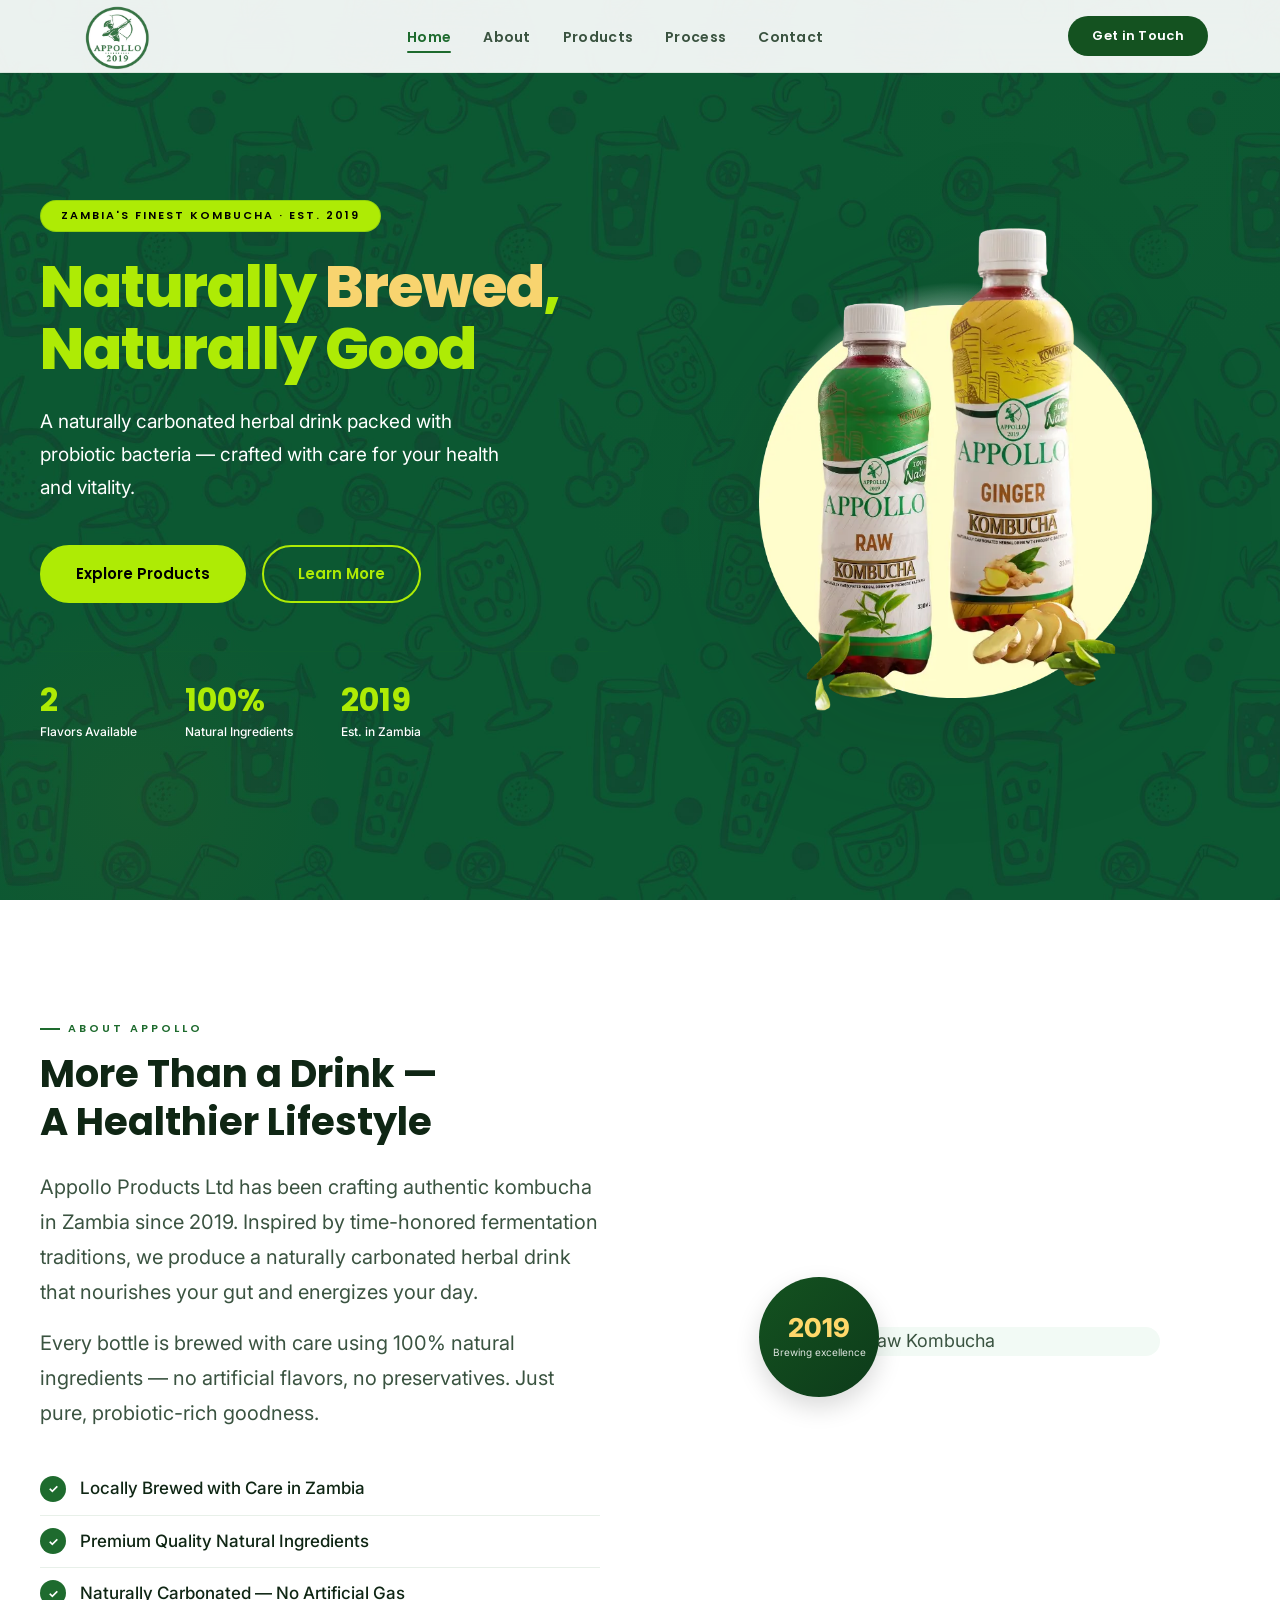
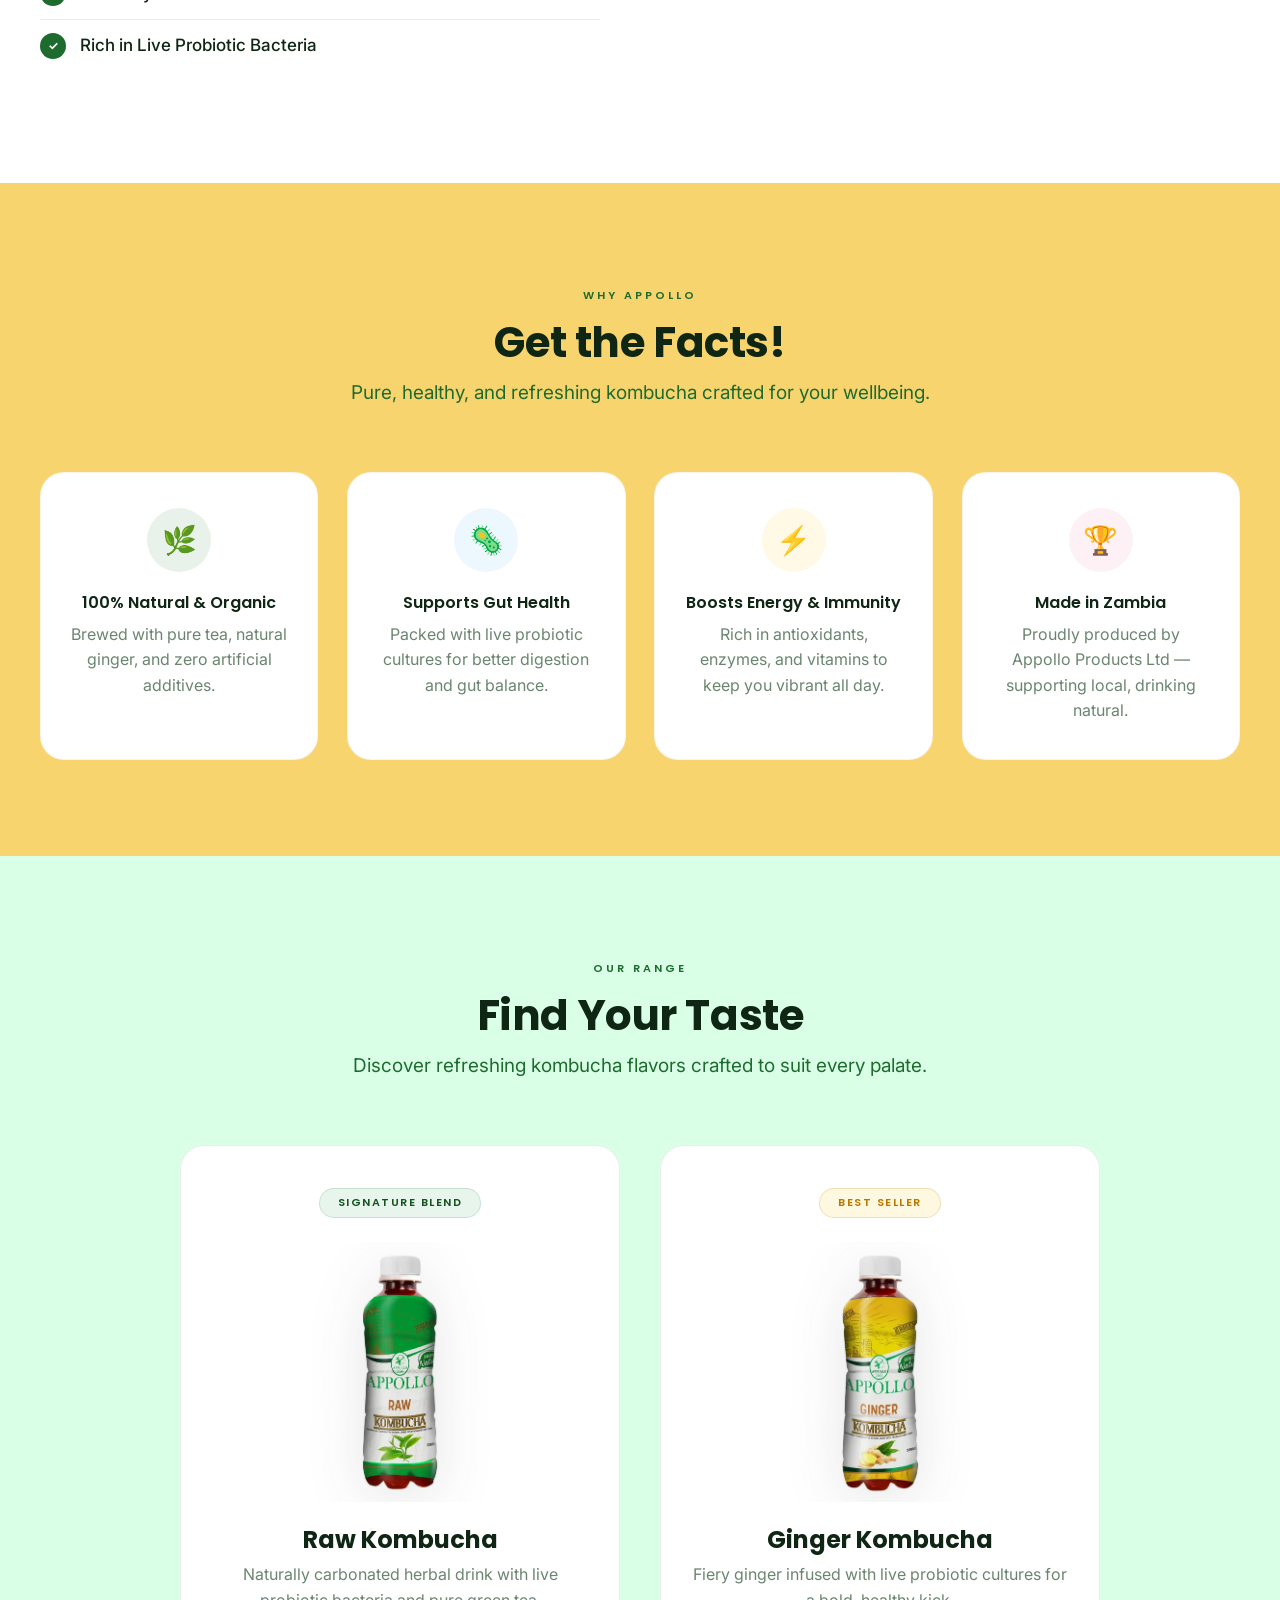
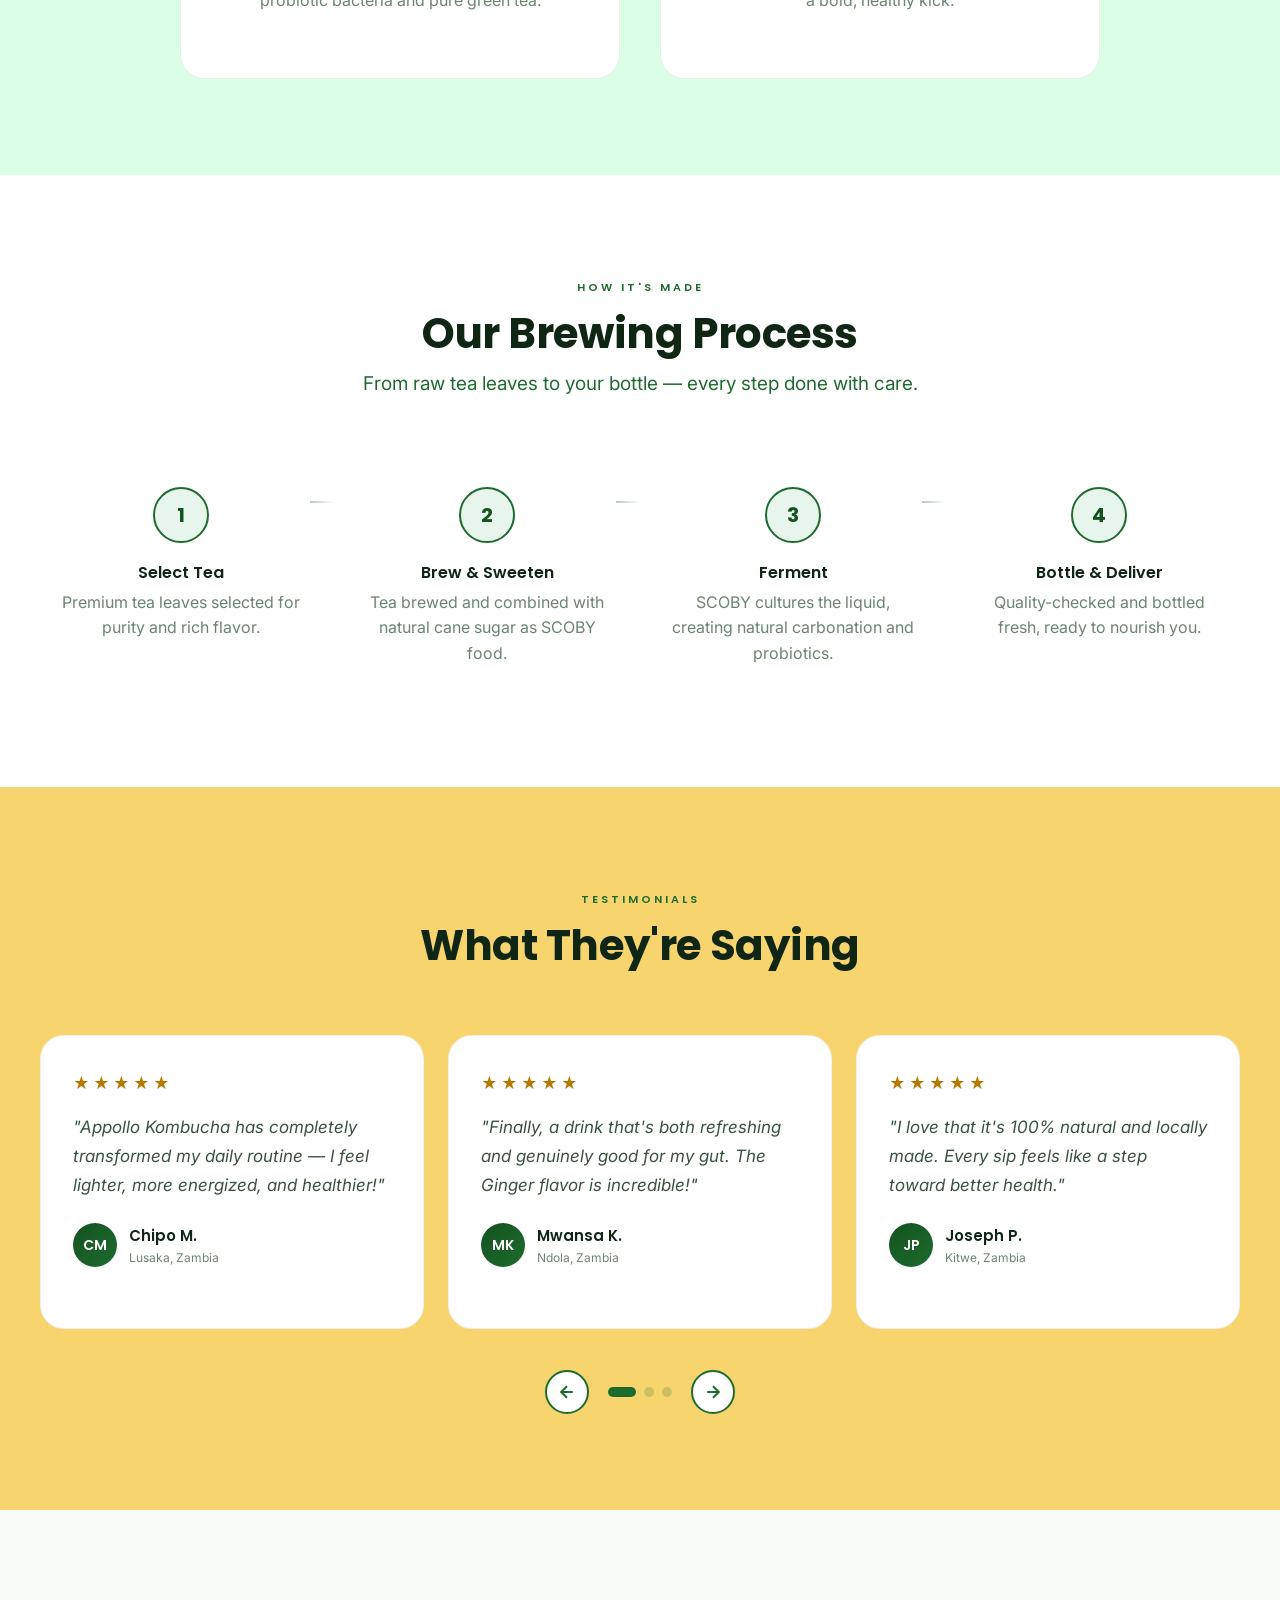
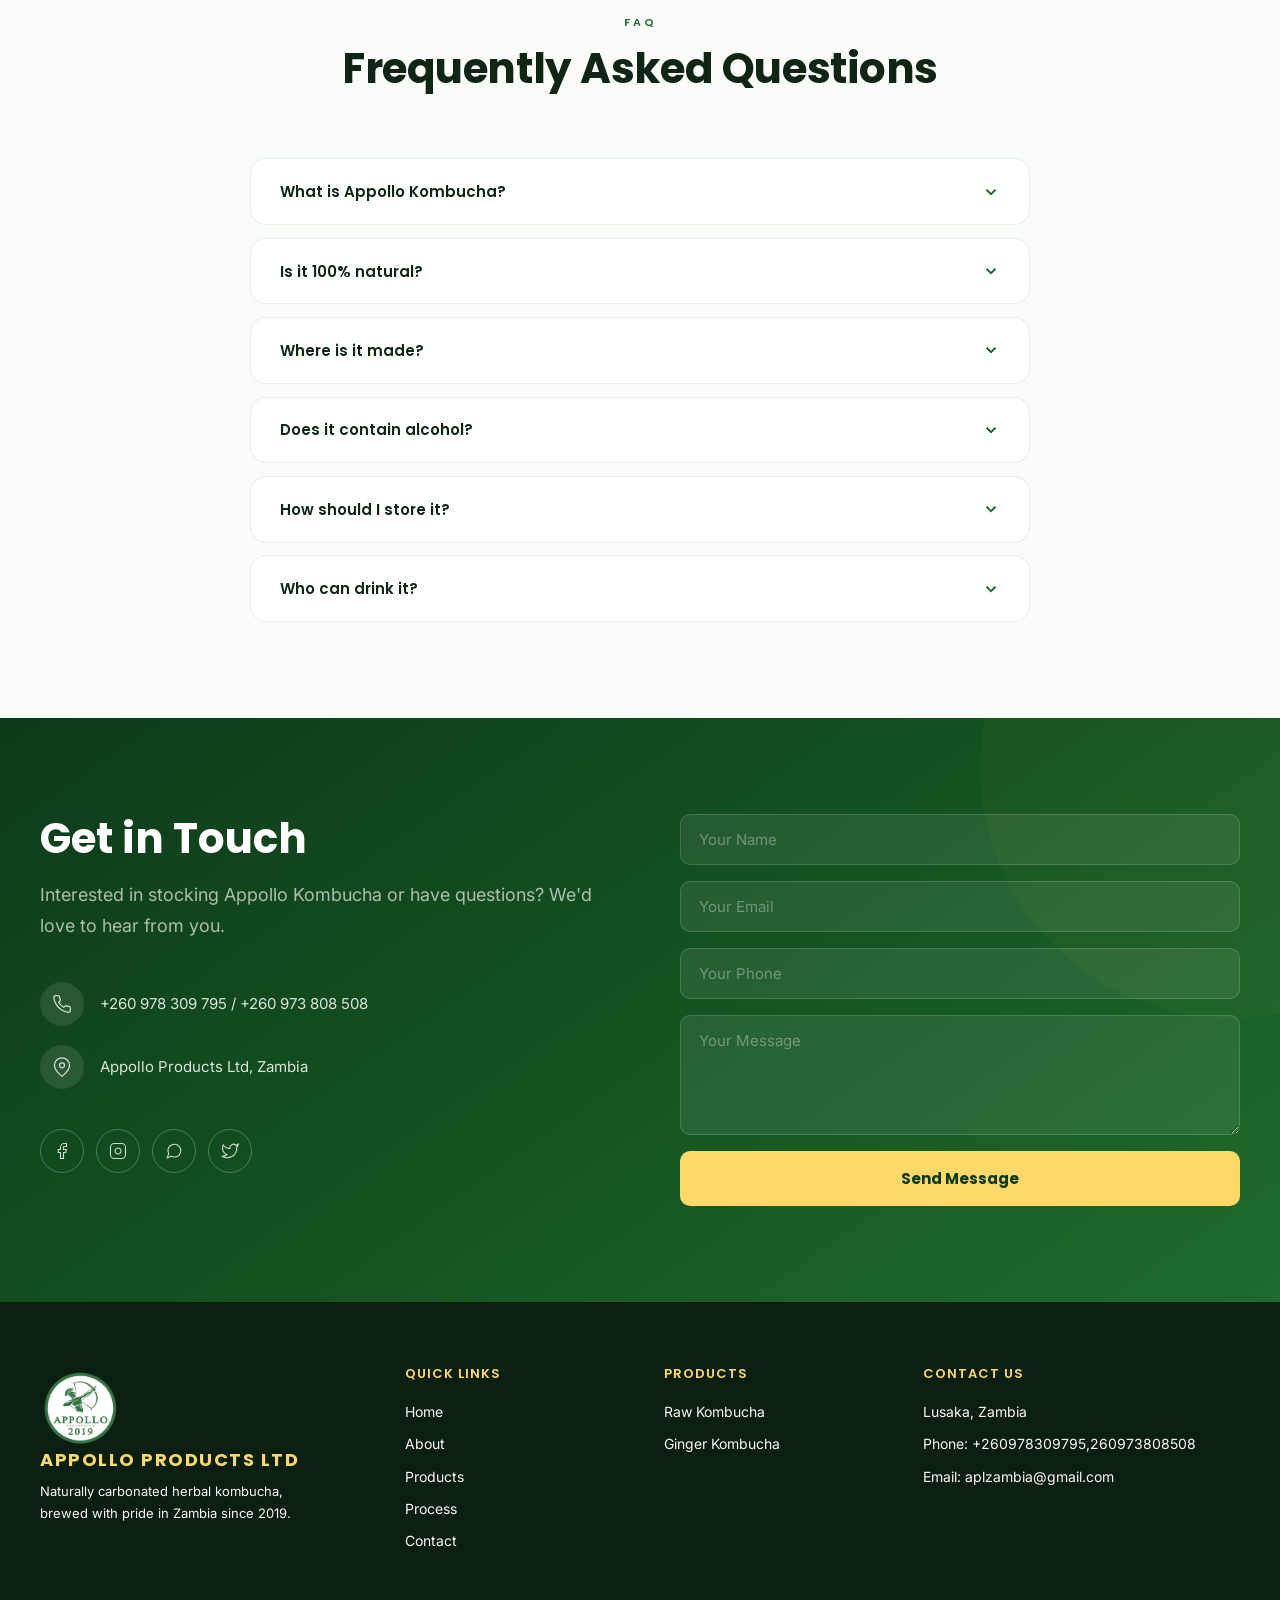
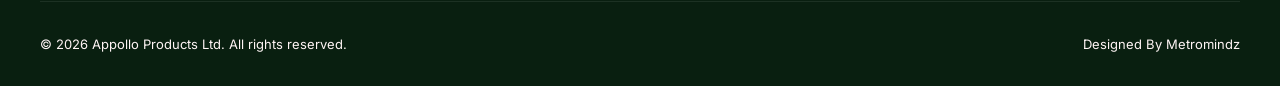
==== commit 0dba0489: "Add files via upload" ====
--- a/index.html
+++ b/index.html
@@ -449,7 +449,7 @@
           </div>
         </div>
         <div class="contact-form-col reveal-right">
-          <form action="https://api.web3forms.com/submit" method="POST">
+          <form action="https://api.web3forms.com/submit" method="POST"></form>
           <input type="hidden" name="access_key" value="820f38dc-11af-4af7-be88-a6ae334b7185">
           <form class="contact-form" id="820f38dc-11af-4af7-be88-a6ae334b7185">
             <input type="text" placeholder="Your Name" id="contactName" required />
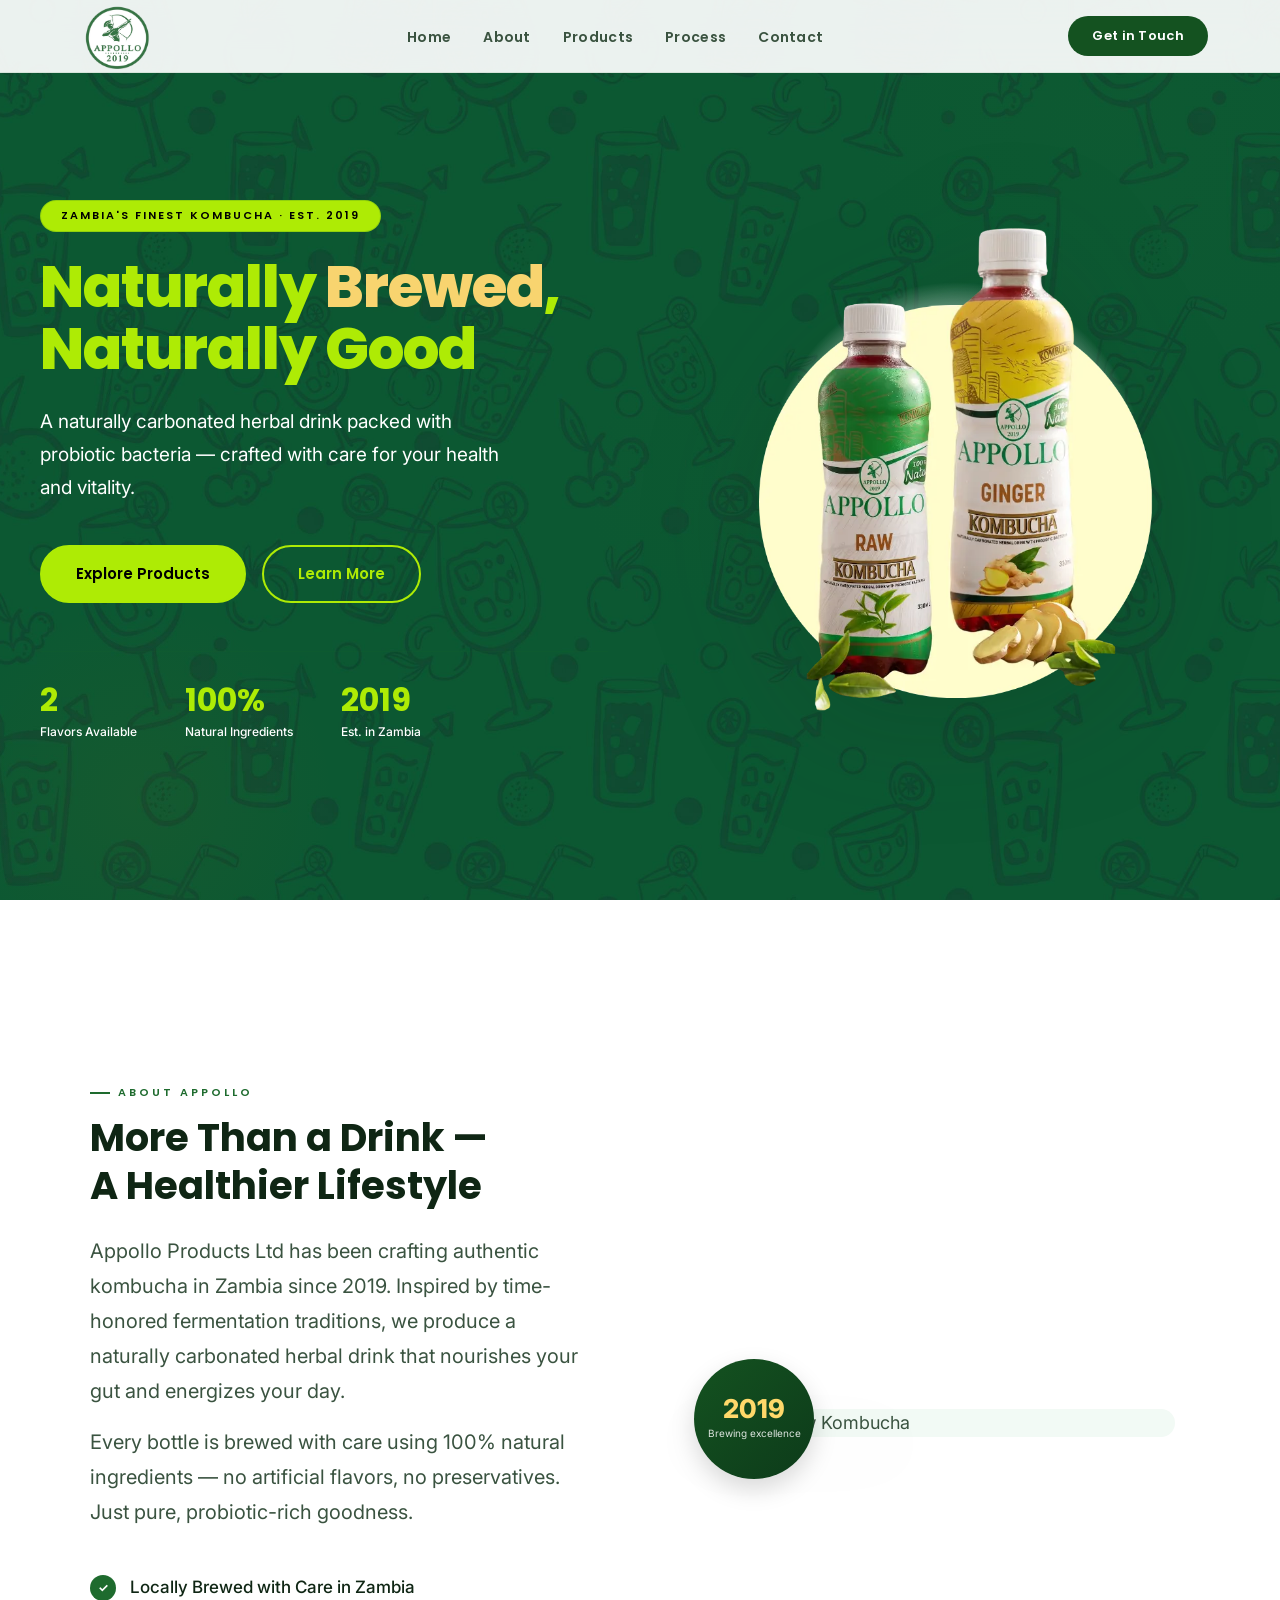
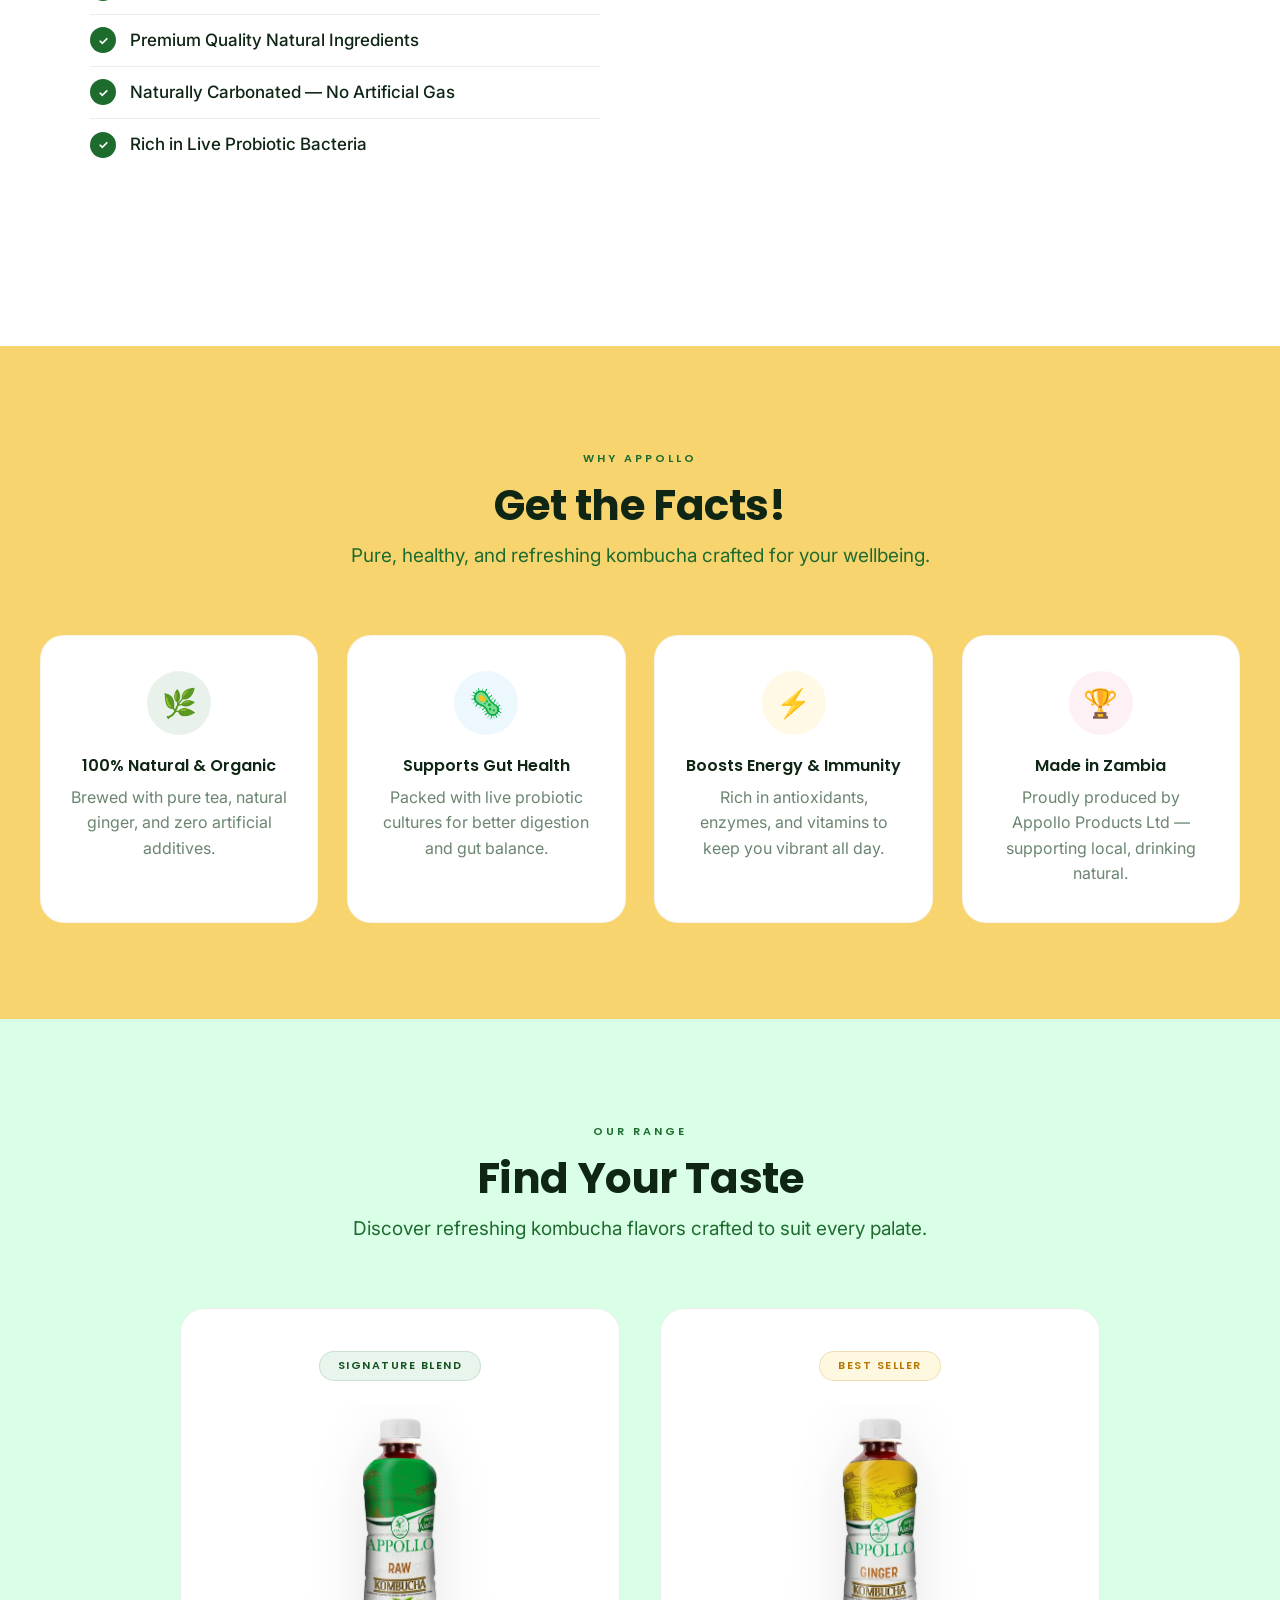
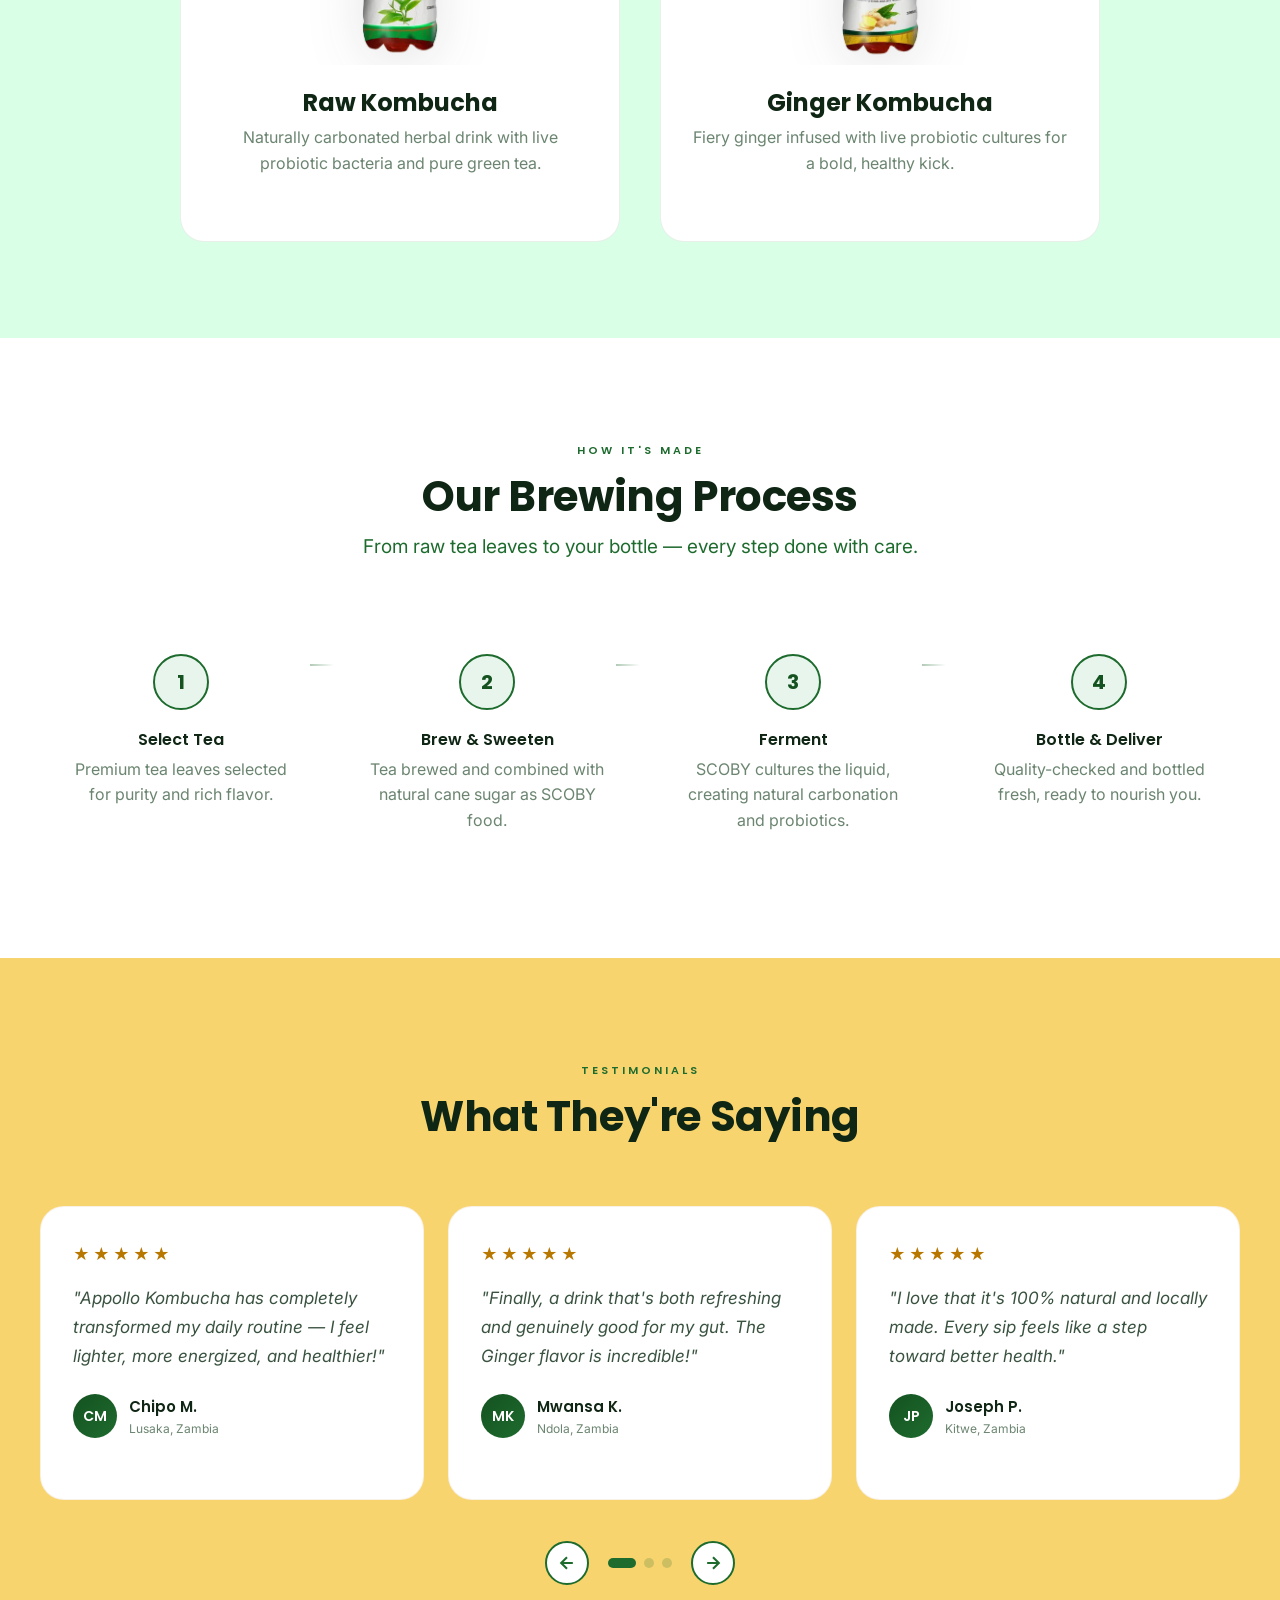
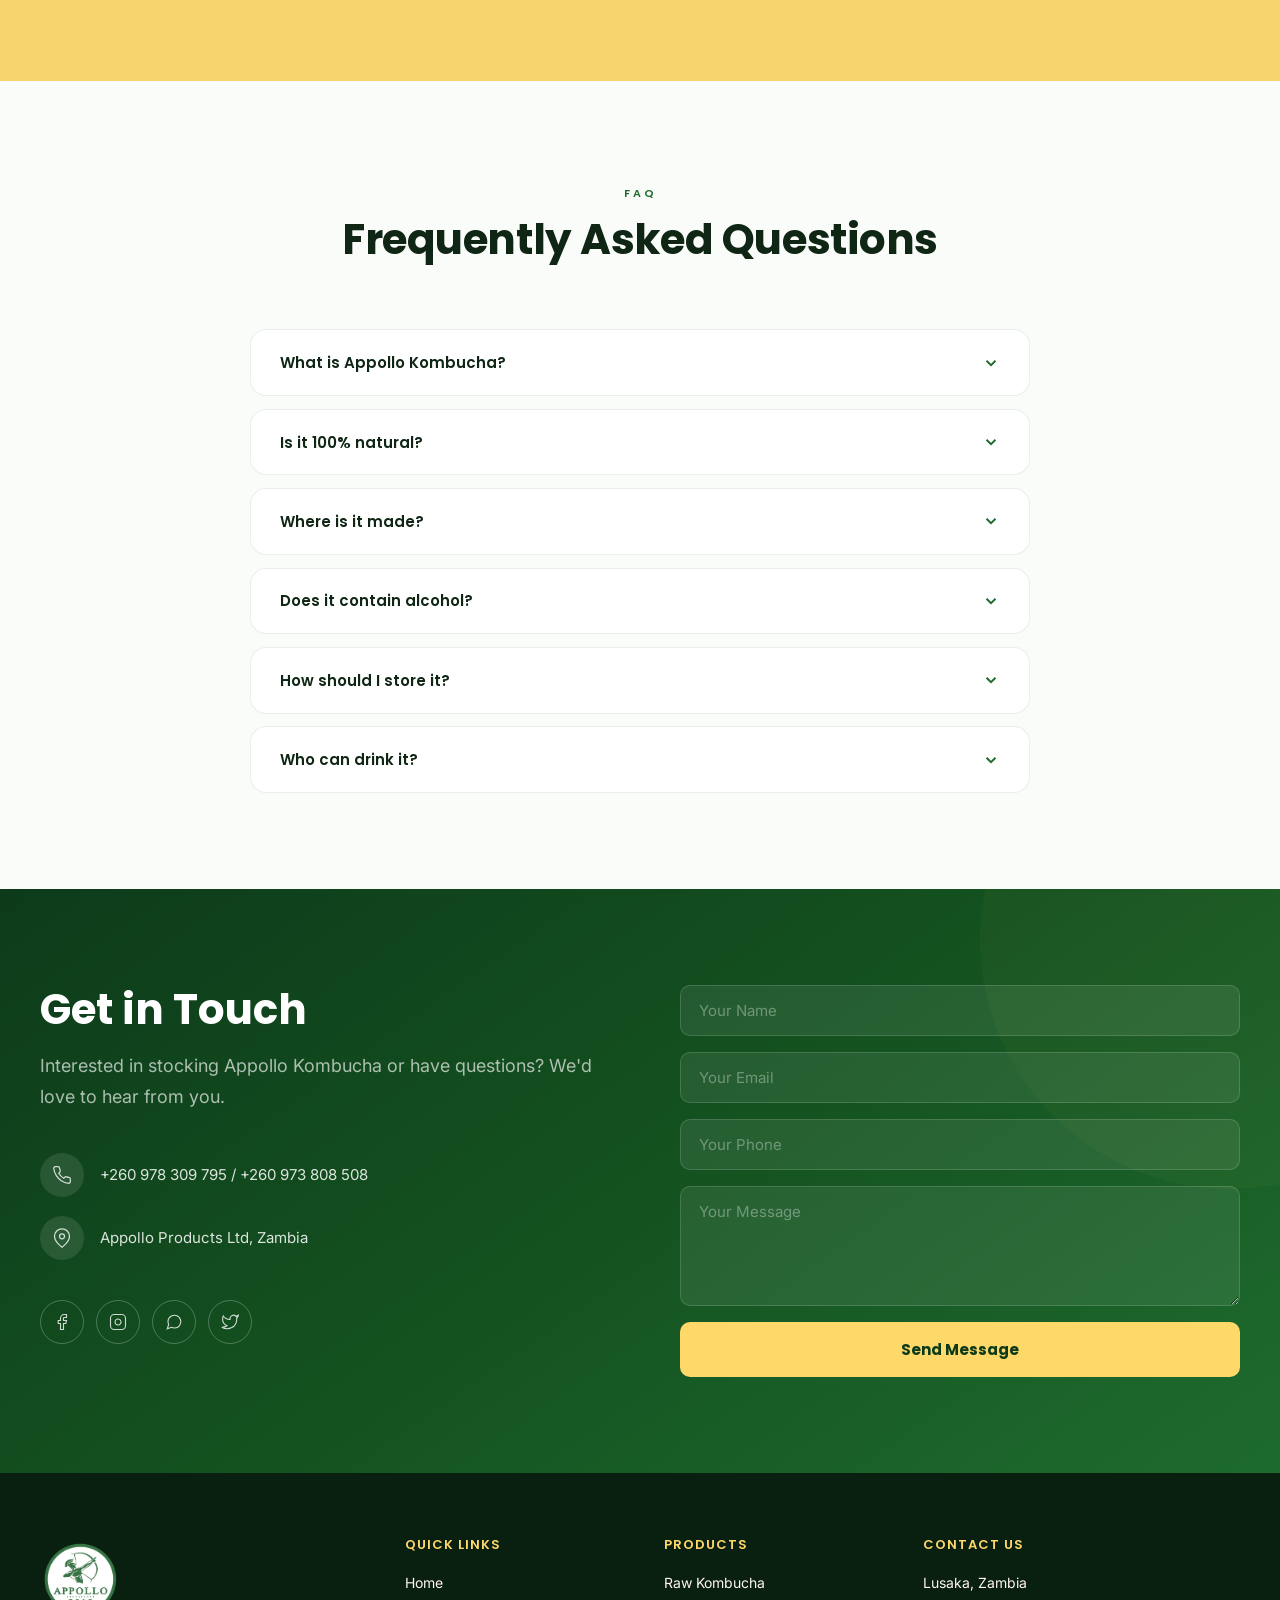
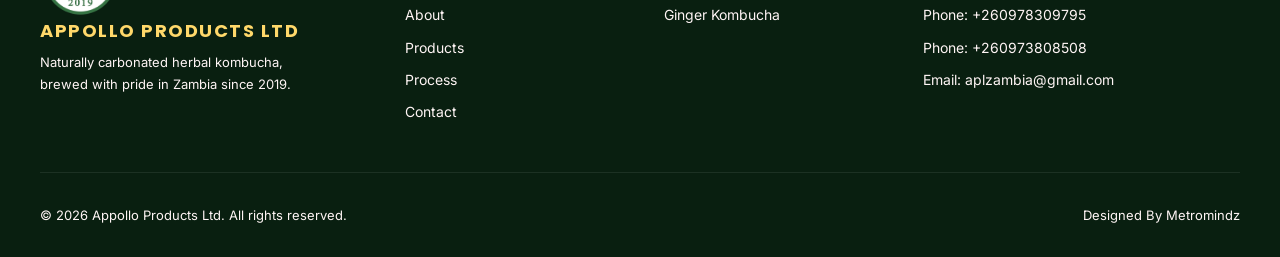
==== commit 7915ce63: "Add files via upload" ====
--- a/index.html
+++ b/index.html
@@ -4,7 +4,7 @@
 <head>
   <meta charset="UTF-8">
   <meta name="viewport" content="width=device-width, initial-scale=1.0">
-  <title>Appollo Products — Premium Craft Kombucha | Zambia's Finest</title>
+  <title>Appollo Products | Home</title>
   <meta name="description"
     content="Appollo Products Ltd crafts Zambia's finest naturally carbonated kombucha since 2019. 100% natural, probiotic-rich, brewed with care.">
   <link rel="preconnect" href="https://fonts.googleapis.com">
@@ -13,7 +13,317 @@
     href="https://fonts.googleapis.com/css2?family=Inter:wght@300;400;500;600&family=Poppins:wght@400;500;600;700;800&display=swap"
     rel="stylesheet">
   <link rel="stylesheet" href="style.css">
- <link rel="icon" type="image/ico" href="Assets/favicon.ico">
+  <link rel="icon" type="image/ico" href="Assets/favicon.ico">
+
+  <style>
+    /* ═══════════════════════════════════════════════
+       GLOBAL & RESPONSIVE FIXES
+    ═══════════════════════════════════════════════ */
+    html, body {
+      width: 100%;
+      margin: 0;
+      padding: 0;
+      overflow-x: hidden; /* Prevent horizontal scroll / white space on right */
+      position: relative;
+    }
+
+    /* ═══════════════════════════════════════════════
+       ABOUT SECTION — fixes
+    ═══════════════════════════════════════════════ */
+
+    /* Desktop: increase image size and optimize layout */
+    .about-grid {
+      gap: 5rem !important;
+      align-items: center;
+      max-width: 1100px;
+      margin: 0 auto;
+    }
+
+    /* The image wrapper — larger for desktop */
+    .about-img-wrap {
+      position: relative;
+      display: flex;
+      align-items: center;
+      justify-content: center;
+    }
+
+    .about-img-wrap img {
+      width: 100%;
+      max-width: 480px; /* Increased to 480px for better impact */
+      height: auto;
+      display: block;
+      margin: 0 auto;
+      filter: drop-shadow(0 20px 40px rgba(0,0,0,0.12));
+    }
+
+    /* Reduce vertical padding in About section to fix "empty space" */
+    .about .section-inner {
+      padding: 4rem 2rem !important;
+    }
+
+    /* ── TABLET (max 900px): side-by-side, compact ── */
+    @media (max-width: 900px) {
+      .about-grid {
+        display: grid !important;
+        grid-template-columns: 1fr 1fr !important;
+        gap: 1.5rem !important;
+        align-items: center;
+      }
+
+      .about-img-wrap img {
+        max-width: 260px;
+      }
+
+      .about-visual-col {
+        order: 2;
+      }
+
+      .about-text-col {
+        order: 1;
+      }
+    }
+
+    /* ── MOBILE (max 640px): stack, generous image size ── */
+    @media (max-width: 640px) {
+      .about-grid {
+        display: flex !important;
+        flex-direction: column !important;
+        gap: 1.5rem !important;
+      }
+
+      /* Image goes above text on mobile */
+      .about-visual-col {
+        order: 1;
+        width: 100%;
+      }
+
+      .about-text-col {
+        order: 2;
+        width: 100%;
+      }
+
+      .about-img-wrap {
+        max-width: 300px;
+        margin: 0 auto;
+      }
+
+      .about-img-wrap img {
+        max-width: 100%;
+        width: 100%;
+      }
+
+      /* Scale badge to match larger image */
+      .since-badge {
+        right: 0rem !important;
+        bottom: 0.5rem !important;
+        padding: 0.6rem 1rem !important;
+        font-size: 13px !important;
+      }
+
+      .since-badge .year {
+        font-size: 22px !important;
+      }
+
+      /* Tighten text */
+      .about-text-col h2 {
+        font-size: clamp(24px, 6vw, 34px) !important;
+      }
+
+      .about-text-col p {
+        font-size: 15px !important;
+        line-height: 1.7 !important;
+        margin-bottom: 1rem !important;
+      }
+
+      .about-features li {
+        font-size: 13.5px !important;
+        gap: 0.5rem !important;
+      }
+
+      .about .section-inner {
+        padding: 2.5rem 1.25rem !important;
+      }
+    }
+
+    /* ── Very small phones (max 400px) ── */
+    @media (max-width: 400px) {
+      .about-img-wrap {
+        max-width: 240px;
+      }
+
+      .about-text-col h2 {
+        font-size: clamp(22px, 6vw, 28px) !important;
+      }
+    }
+
+    /* ═══════════════════════════════════════════════
+       PROCESS SECTION — reduce excessive gap between steps
+    ═══════════════════════════════════════════════ */
+
+    /* Desktop: tighten step grid */
+    .process-steps {
+      gap: 1.5rem !important;
+    }
+
+    .step {
+      padding: 1.75rem 1.5rem !important;
+    }
+
+    /* Connector line between steps — hide on mobile */
+    @media (max-width: 768px) {
+      .process-steps {
+        display: grid !important;
+        grid-template-columns: 1fr 1fr !important;
+        gap: 1rem !important;
+      }
+
+      .step {
+        padding: 1.4rem 1.25rem !important;
+      }
+
+      .step-num {
+        width: 42px !important;
+        height: 42px !important;
+        font-size: 16px !important;
+        margin-bottom: 0.75rem !important;
+      }
+
+      .step h3 {
+        font-size: 15px !important;
+        margin-bottom: 0.4rem !important;
+      }
+
+      .step p {
+        font-size: 13.5px !important;
+        line-height: 1.55 !important;
+      }
+
+      .process .section-inner {
+        padding-bottom: 3rem !important;
+      }
+    }
+
+    @media (max-width: 480px) {
+      .process-steps {
+        grid-template-columns: 1fr 1fr !important;
+        gap: 0.75rem !important;
+      }
+
+      .step {
+        padding: 1.2rem 1rem !important;
+      }
+
+      .step p {
+        font-size: 12.5px !important;
+      }
+    }
+
+    @media (max-width: 360px) {
+      /* Very tiny screens: single column */
+      .process-steps {
+        grid-template-columns: 1fr !important;
+        gap: 0.75rem !important;
+      }
+    }
+
+    /* ═══════════════════════════════════════════════
+       GENERAL MOBILE POLISH
+    ═══════════════════════════════════════════════ */
+
+    /* Benefits grid — 2 cols on tablet/mobile */
+    @media (max-width: 768px) {
+      .benefits-grid {
+        grid-template-columns: 1fr 1fr !important;
+        gap: 1rem !important;
+      }
+
+      .benefit-card {
+        padding: 1.4rem 1.2rem !important;
+      }
+
+      .benefit-card h3 {
+        font-size: 14px !important;
+      }
+
+      .benefit-card p {
+        font-size: 13px !important;
+      }
+    }
+
+    @media (max-width: 400px) {
+      .benefits-grid {
+        grid-template-columns: 1fr 1fr !important;
+        gap: 0.75rem !important;
+      }
+    }
+
+    /* Products grid — stack on small mobile */
+    @media (max-width: 540px) {
+      .products-grid {
+        grid-template-columns: 1fr !important;
+        max-width: 320px;
+        margin: 0 auto;
+      }
+    }
+
+    /* Hero stats — consistent spacing and wrapping */
+    @media (max-width: 480px) {
+      .hero-stats {
+        gap: 1.5rem 1rem !important;
+        flex-wrap: wrap;
+        justify-content: center;
+        max-width: 100%;
+      }
+
+      .stat-item {
+        min-width: 70px;
+        text-align: center;
+        flex: 1 1 30%;
+      }
+    }
+
+    /* Contact grid — stack properly on mobile */
+    @media (max-width: 768px) {
+      .contact-grid {
+        gap: 2rem !important;
+      }
+    }
+
+    /* FAQ — tighten on mobile */
+    @media (max-width: 480px) {
+      .faq-q {
+        font-size: 14px !important;
+        padding: 1rem 1.1rem !important;
+      }
+
+      .faq-a p {
+        font-size: 13.5px !important;
+        padding: 0 1.1rem 1rem !important;
+      }
+    }
+
+    /* Section headers — scale down gracefully */
+    @media (max-width: 480px) {
+      .section-header h2 {
+        font-size: clamp(22px, 6vw, 30px) !important;
+      }
+
+      .section-header p {
+        font-size: 14px !important;
+      }
+    }
+
+    /* Footer — tighten on mobile */
+    @media (max-width: 640px) {
+      .footer-top {
+        gap: 1.5rem !important;
+      }
+
+      .footer-brand-col {
+        grid-column: 1 / -1 !important;
+      }
+    }
+  </style>
 </head>
 
 <body>
@@ -24,13 +334,13 @@
         <img src="Assets/LOGO (2).webp" alt="Appollo Logo" class="nav-logo-img">
       </a>
       <ul class="nav-links" id="navLinks">
-        <li><a href="#hero" class="nav-link active">Home</a></li>
-        <li><a href="About.html" class="nav-link">About</a></li>
-        <li><a href="Products.html" class="nav-link">Products</a></li>
-        <li><a href="Process.html" class="nav-link">Process</a></li>
-        <li><a href="Contact.html" class="nav-link">Contact</a></li>
+        <li><a href="#Hero" class="nav-link active">Home</a></li>
+        <li><a href="about.html" class="nav-link">About</a></li>
+        <li><a href="products.html" class="nav-link">Products</a></li>
+        <li><a href="process.html" class="nav-link">Process</a></li>
+        <li><a href="contact.html" class="nav-link">Contact</a></li>
       </ul>
-      <a href="Contact.html" class="nav-cta" id="navCta">Get in Touch</a>
+      <a href="contact.html" class="nav-cta" id="navCta">Get in Touch</a>
       <button class="mobile-toggle" id="mobileToggle" aria-label="Toggle menu">
         <span></span><span></span><span></span>
       </button>
@@ -50,7 +360,7 @@
         <h1 class="reveal-up">Naturally <span>Brewed</span>,<br>Naturally Good</h1>
         <p class="hero-sub reveal-up">A naturally carbonated herbal drink packed with probiotic bacteria — crafted with
           care for your health and vitality.</p>
-          
+
         <div class="hero-image mobile-hero-image reveal-up">
           <div class="hero-img-glow"></div>
           <div class="hero-img-container">
@@ -59,8 +369,8 @@
         </div>
 
         <div class="hero-buttons reveal-up">
-          <a href="Products.html" class="btn-primary">Explore Products</a>
-          <a href="About.html" class="btn-outline">Learn More</a>
+          <a href="products.html" class="btn-primary">Explore Products</a>
+          <a href="about.html" class="btn-outline">Learn More</a>
         </div>
         <div class="hero-stats reveal-up">
           <div class="stat-item">
@@ -77,12 +387,12 @@
           </div>
         </div>
       </div>
-       <div class="hero-image desktop-hero-image reveal-up">
+      <div class="hero-image desktop-hero-image reveal-up">
         <div class="hero-img-glow"></div>
         <div class="hero-img-container">
           <img src="Assets/appollo.webp" alt="Appollo Raw and Ginger Kombucha" />
         </div>
-      </div> 
+      </div>
     </div>
   </section>
 
@@ -114,14 +424,14 @@
           </ul>
         </div>
         <div class="about-visual-col reveal-right">
-         <div class="about-img-wrap">
-  <img src="Assets/botle.png" alt="Appollo Raw Kombucha" />
-
-  <div class="since-badge">
-    <div class="year">2019</div>
-    <div class="year-label">Brewing excellence</div>
-  </div>
-</div>
+          <div class="about-img-wrap">
+            <img src="Assets/botle.png" alt="Appollo Raw Kombucha" />
+            <div class="since-badge">
+              <div class="year">2019</div>
+              <div class="year-label">Brewing excellence</div>
+            </div>
+          </div>
+        </div>
       </div>
     </div>
   </section>
@@ -318,7 +628,7 @@
           </button>
           <div class="faq-a">
             <p>A naturally carbonated herbal drink packed with probiotic bacteria, crafted to support gut health,
-              immunity, and overall vitality.</p>
+              immunity and overall vitality.</p>
           </div>
         </div>
         <div class="faq-item" id="faq-2">
@@ -399,14 +709,12 @@
       <div class="contact-grid">
         <div class="contact-info-col reveal-left">
           <h2>Get in Touch</h2>
-          <p class="contact-desc">Interested in stocking Appollo Kombucha or have questions? We'd love to hear from you.
-          </p>
+          <p class="contact-desc">Interested in stocking Appollo Kombucha or have questions? We'd love to hear from you.</p>
           <div class="contact-info">
             <div class="contact-item">
               <div class="contact-icon">
                 <svg width="20" height="20" viewBox="0 0 24 24" fill="none" stroke="currentColor" stroke-width="1.5">
-                  <path
-                    d="M22 16.92v3a2 2 0 01-2.18 2 19.79 19.79 0 01-8.63-3.07 19.5 19.5 0 01-6-6 19.79 19.79 0 01-3.07-8.67A2 2 0 014.11 2h3a2 2 0 012 1.72c.127.96.361 1.903.7 2.81a2 2 0 01-.45 2.11L8.09 9.91a16 16 0 006 6l1.27-1.27a2 2 0 012.11-.45c.907.339 1.85.573 2.81.7A2 2 0 0122 16.92z" />
+                  <path d="M22 16.92v3a2 2 0 01-2.18 2 19.79 19.79 0 01-8.63-3.07 19.5 19.5 0 01-6-6 19.79 19.79 0 01-3.07-8.67A2 2 0 014.11 2h3a2 2 0 012 1.72c.127.96.361 1.903.7 2.81a2 2 0 01-.45 2.11L8.09 9.91a16 16 0 006 6l1.27-1.27a2 2 0 012.11-.45c.907.339 1.85.573 2.81.7A2 2 0 0122 16.92z" />
                 </svg>
               </div>
               <span>+260 978 309 795 / +260 973 808 508</span>
@@ -436,26 +744,32 @@
             </a>
             <a href="#" class="social-btn" aria-label="WhatsApp">
               <svg width="18" height="18" viewBox="0 0 24 24" fill="none" stroke="currentColor" stroke-width="1.5">
-                <path
-                  d="M21 11.5a8.38 8.38 0 01-.9 3.8 8.5 8.5 0 01-7.6 4.7 8.38 8.38 0 01-3.8-.9L3 21l1.9-5.7a8.38 8.38 0 01-.9-3.8 8.5 8.5 0 014.7-7.6 8.38 8.38 0 013.8-.9h.5a8.48 8.48 0 018 8v.5z" />
+                <path d="M21 11.5a8.38 8.38 0 01-.9 3.8 8.5 8.5 0 01-7.6 4.7 8.38 8.38 0 01-3.8-.9L3 21l1.9-5.7a8.38 8.38 0 01-.9-3.8 8.5 8.5 0 014.7-7.6 8.38 8.38 0 013.8-.9h.5a8.48 8.48 0 018 8v.5z" />
               </svg>
             </a>
             <a href="#" class="social-btn" aria-label="Twitter">
               <svg width="18" height="18" viewBox="0 0 24 24" fill="none" stroke="currentColor" stroke-width="1.5">
-                <path
-                  d="M23 3a10.9 10.9 0 01-3.14 1.53 4.48 4.48 0 00-7.86 3v1A10.66 10.66 0 013 4s-4 9 5 13a11.64 11.64 0 01-7 2c9 5 20 0 20-11.5a4.5 4.5 0 00-.08-.83A7.72 7.72 0 0023 3z" />
+                <path d="M23 3a10.9 10.9 0 01-3.14 1.53 4.48 4.48 0 00-7.86 3v1A10.66 10.66 0 013 4s-4 9 5 13a11.64 11.64 0 01-7 2c9 5 20 0 20-11.5a4.5 4.5 0 00-.08-.83A7.72 7.72 0 0023 3z" />
               </svg>
             </a>
           </div>
         </div>
         <div class="contact-form-col reveal-right">
-          <form action="https://api.web3forms.com/submit" method="POST"></form>
-          <input type="hidden" name="access_key" value="820f38dc-11af-4af7-be88-a6ae334b7185">
-          <form class="contact-form" id="820f38dc-11af-4af7-be88-a6ae334b7185">
-            <input type="text" placeholder="Your Name" id="contactName" required />
-            <input type="email" placeholder="Your Email" id="contactEmail" required />
-            <input type="tel" placeholder="Your Phone" id="contactPhone" />
-            <textarea placeholder="Your Message" id="contactMessage" required></textarea>
+          <div class="form-success" id="formSuccess" style="display: none; background: rgba(102, 187, 106, 0.08); border: 1px solid rgba(102, 187, 106, 0.3); color: #66bb6a; padding: 4rem 2rem; border-radius: 12px; text-align: center; flex-direction: column; align-items: center; justify-content: center; animation: fadeIn 0.4s ease-out; height: 100%;">
+            <span class="form-success-icon" style="font-size: 42px; display: block; margin-bottom: 1rem;">✅</span>
+            <h4 style="margin: 0 0 0.5rem 0; color: #fff; font-size: 24px;">Message Sent!</h4>
+            <p style="margin: 0; font-size: 16px; color: #ffffffa6; line-height: 1.6;">Thank you for reaching out. We'll get back to you shortly.</p>
+          </div>
+
+          <form class="contact-form" id="contactForm" novalidate>
+            <input type="hidden" name="access_key" value="820f38dc-11af-4af7-be88-a6ae334b7185">
+            <input type="text" name="name" placeholder="Your Name" id="contactName" required />
+            <div style="position: relative; width: 100%; display: flex; flex-direction: column;">
+              <input type="email" name="email" placeholder="Your Email" id="contactEmail" required style="width: 100%; box-sizing: border-box;" />
+              <small id="emailError" class="error-message" style="display: none; color: #ff5252; font-size: 12px; margin-top: 4px; font-weight: 500; font-family: 'Poppins', sans-serif;">Please enter a valid email address.</small>
+            </div>
+            <input type="tel" name="phone" placeholder="Your Phone" id="contactPhone" />
+            <textarea name="message" placeholder="Your Message" id="contactMessage" required></textarea>
             <button type="submit" id="contactSubmit">Send Message</button>
           </form>
         </div>
@@ -472,8 +786,7 @@
             <img src="Assets/LOGO (2).webp" alt="Appollo Logo" class="footer-logo-img">
             <div>
               <div class="footer-brand">APPOLLO PRODUCTS LTD</div>
-              <div class="footer-tagline">Naturally carbonated herbal kombucha,<br>brewed with pride in Zambia since
-                2019.</div>
+              <div class="footer-tagline">Naturally carbonated herbal kombucha,<br>brewed with pride in Zambia since 2019.</div>
             </div>
           </div>
         </div>
@@ -481,25 +794,26 @@
           <h4>Quick Links</h4>
           <ul>
             <li><a href="#hero">Home</a></li>
-            <li><a href="About.html">About</a></li>
-            <li><a href="Products.html">Products</a></li>
-            <li><a href="Process.html">Process</a></li>
-            <li><a href="Contact.html">Contact</a></li>
+            <li><a href="about.html">About</a></li>
+            <li><a href="products.html">Products</a></li>
+            <li><a href="process.html">Process</a></li>
+            <li><a href="contact.html">Contact</a></li>
           </ul>
         </div>
         <div class="footer-col">
           <h4>Products</h4>
           <ul>
-            <li><a href="Products.html">Raw Kombucha</a></li>
-            <li><a href="Products.html">Ginger Kombucha</a></li>
+            <li><a href="products.html">Raw Kombucha</a></li>
+            <li><a href="products.html">Ginger Kombucha</a></li>
           </ul>
         </div>
         <div class="footer-col">
           <h4>Contact us</h4>
           <ul>
             <li>Lusaka, Zambia</li>
-            <li>Phone: +260978309795,260973808508</li>
-            <li>Email: aplzambia@gmail.com</li>
+            <li><a href="tel:+260978309795">Phone: +260978309795</a></li>
+            <li><a href="tel:+260973808508">Phone: +260973808508</a></li>
+            <li><a href="mailto:aplzambia@gmail.com">Email: aplzambia@gmail.com</a></li>
           </ul>
         </div>
       </div>
@@ -510,8 +824,82 @@
     </div>
   </footer>
 
-  <script src="script.js"></script>
-  
+  <script src="script.js?v=1.1"></script>
+  <script>
+    const form = document.getElementById("contactForm");
+    const successMessage = document.getElementById("formSuccess");
+
+    if (form) {
+      form.addEventListener("submit", async function (e) {
+        e.preventDefault();
+
+        let isValid = true;
+        
+        // Fields
+        const name = document.getElementById('contactName');
+        const email = document.getElementById('contactEmail');
+        const message = document.getElementById('contactMessage');
+        const emailError = document.getElementById('emailError');
+        
+        const emailPattern = /^[^\s@]+@[^\s@]+\.[^\s@]+$/;
+
+        // Reset styles
+        [name, email, message].forEach(el => el.style.borderColor = '');
+        emailError.style.display = 'none';
+
+        // Validate Name
+        if (!name.value.trim()) {
+          name.style.borderColor = '#ff5252';
+          isValid = false;
+        }
+
+        // Validate Email
+        if (!emailPattern.test(email.value)) {
+          email.style.borderColor = '#ff5252';
+          emailError.textContent = 'Please enter a valid email address.';
+          emailError.style.display = 'block';
+          isValid = false;
+        }
+
+        // Validate Message
+        if (!message.value.trim()) {
+          message.style.borderColor = '#ff5252';
+          isValid = false;
+        }
+
+        if (!isValid) return;
+
+        const submitBtn = document.getElementById('contactSubmit');
+        const originalText = submitBtn.textContent;
+        submitBtn.textContent = 'Sending...';
+        submitBtn.disabled = true;
+
+        const formData = new FormData(form);
+        try {
+          const response = await fetch("https://api.web3forms.com/submit", {
+            method: "POST",
+            body: formData
+          });
+          const result = await response.json();
+          if (result.success) {
+            successMessage.style.display = "flex";
+            form.style.display = "none";
+            setTimeout(() => { 
+              successMessage.style.display = "none"; 
+              form.style.display = "flex";
+              form.reset();
+            }, 5000);
+          } else {
+            alert("Something went wrong!");
+          }
+        } catch (error) {
+          alert("Network error, please try again.");
+        } finally {
+          submitBtn.textContent = originalText;
+          submitBtn.disabled = false;
+        }
+      });
+    }
+  </script>
 </body>
-
-</html>+</html>
--- a/style.css
+++ b/style.css
@@ -1,1921 +1,1924 @@
-/* ═══════════════════════════════════════════════
-   APPOLLO PRODUCTS — PREMIUM KOMBUCHA
-   Clean · Modern · Fully Responsive · High-End
-   ═══════════════════════════════════════════════ */
-
-* {
-  margin: 0;
-  padding: 0;
-  box-sizing: border-box;
-}
-
-:root {
-  --green-deep: #0d3b1a;
-  --green-dark: #145220;
-  --green: #1e6b2e;
-  --green-mid: #2a8040;
-  --green-light: #e8f5ec;
-  --mint: #f2faf5;
-  --white: #ffffff;
-  --off-white: #fafcfa;
-  --cream: #fdf9f0;
-  --gold: #b87800;
-  --gold-light: #d4960a;
-  --gold-pale: #fff8e0;
-  --gold-warm: #ffd86a;
-  --text-dark: #111a13;
-  --text-heading: #0f2614;
-  --text-body: #3a5340;
-  --text-muted: #6b8570;
-  --border: #1e6b2e1a;
-  --shadow-sm: 0 2px 12px #0f26140f;
-  --shadow-md: 0 8px 32px #0f261414;
-  --shadow-lg: 0 20px 60px #0f26141f;
-  --shadow-gold: 0 8px 32px #b8780026;
-  --radius-sm: 10px;
-  --radius-md: 16px;
-  --radius-lg: 24px;
-  --radius-full: 9999px;
-  --ease-out: cubic-bezier(0.22, 0.68, 0, 1.1);
-  --ease-bounce: cubic-bezier(0.22, 0.68, 0, 1.4);
-  --transition: 0.3s ease;
-}
-
-html {
-  scroll-behavior: smooth;
-  overflow-x: hidden;
-  max-width: 100vw;
-}
-
-body {
-  font-family: 'Inter', -apple-system, BlinkMacSystemFont, 'Segoe UI', sans-serif;
-  font-size: 18px;
-  line-height: 1.6;
-  color: var(--text-body);
-  background: var(--white);
-  -webkit-font-smoothing: antialiased;
-  overflow-x: hidden;
-  width: 100%;
-  max-width: 100vw;
-}
-
-h1,
-h2,
-h3,
-h4 {
-  font-family: 'Poppins', sans-serif;
-  color: var(--text-heading);
-  line-height: 1.2;
-  font-weight: 700;
-}
-
-a {
-  text-decoration: none;
-  color: inherit;
-}
-
-img {
-  max-width: 100%;
-  display: block;
-}
-
-button {
-  cursor: pointer;
-  font-family: inherit;
-}
-
-ul {
-  list-style: none;
-}
-
-/* ── ANIMATIONS ── */
-.reveal-up {
-  opacity: 0;
-  transform: translateY(40px);
-  transition: opacity 0.8s var(--ease-out), transform 0.8s var(--ease-out);
-}
-
-.reveal-left {
-  opacity: 0;
-  transform: translateX(-50px);
-  transition: opacity 0.8s ease, transform 0.8s ease;
-}
-
-.reveal-right {
-  opacity: 0;
-  transform: translateX(50px);
-  transition: opacity 0.8s ease, transform 0.8s ease;
-}
-
-.reveal-up.visible,
-.reveal-left.visible,
-.reveal-right.visible {
-  opacity: 1;
-  transform: none;
-}
-
-.stagger>* {
-  opacity: 0;
-  transform: translateY(30px);
-  transition: opacity 0.6s ease, transform 0.6s ease;
-}
-
-.stagger.visible>*:nth-child(1) {
-  opacity: 1;
-  transform: none;
-  transition-delay: 0s;
-}
-
-.stagger.visible>*:nth-child(2) {
-  opacity: 1;
-  transform: none;
-  transition-delay: .12s;
-}
-
-.stagger.visible>*:nth-child(3) {
-  opacity: 1;
-  transform: none;
-  transition-delay: .24s;
-}
-
-.stagger.visible>*:nth-child(4) {
-  opacity: 1;
-  transform: none;
-  transition-delay: .36s;
-}
-
-.stagger.visible>*:nth-child(5) {
-  opacity: 1;
-  transform: none;
-  transition-delay: .48s;
-}
-
-.stagger.visible>*:nth-child(6) {
-  opacity: 1;
-  transform: none;
-  transition-delay: .6s;
-}
-
-@keyframes slideDown {
-  from {
-    transform: translateY(-100%);
-    opacity: 0;
-  }
-
-  to {
-    transform: translateY(0);
-    opacity: 1;
-  }
-}
-
-@keyframes float {
-
-  0%,
-  100% {
-    transform: translateY(0);
-  }
-
-  50% {
-    transform: translateY(-16px);
-  }
-}
-
-@keyframes pulse-blob {
-
-  0%,
-  100% {
-    transform: scale(1);
-    opacity: .6;
-  }
-
-  50% {
-    transform: scale(1.15);
-    opacity: 1;
-  }
-}
-
-@keyframes fadeInBadge {
-  from {
-    opacity: 0;
-    transform: translateY(-12px);
-  }
-
-  to {
-    opacity: 1;
-    transform: none;
-  }
-}
-
-@keyframes heroTextIn {
-  from {
-    opacity: 0;
-    transform: translateY(48px);
-  }
-
-  to {
-    opacity: 1;
-    transform: none;
-  }
-}
-
-@keyframes heroImgIn {
-  from {
-    opacity: 0;
-    transform: scale(.85) translateY(40px);
-  }
-
-  to {
-    opacity: 1;
-    transform: none;
-  }
-}
-
-@keyframes glow-pulse {
-
-  0%,
-  100% {
-    opacity: .3;
-    transform: translate(-50%, -50%) scale(1);
-  }
-
-  50% {
-    opacity: .5;
-    transform: translate(-50%, -50%) scale(1.1);
-  }
-}
-
-/* ═══════════════════════════════════════════════
-   NAVIGATION
-   ═══════════════════════════════════════════════ */
-nav {
-  position: fixed;
-  top: 0;
-  left: 0;
-  right: 0;
-  z-index: 1000;
-  background: #ffffffeb;
-  backdrop-filter: blur(20px);
-  -webkit-backdrop-filter: blur(20px);
-  border-bottom: 1px solid var(--border);
-  animation: slideDown 0.6s ease both;
-  transition: background var(--transition), box-shadow var(--transition);
-}
-
-nav.scrolled {
-  background: #fffffff8;
-  box-shadow: var(--shadow-sm);
-}
-
-.nav-inner {
-  max-width: 1200px;
-  margin: 0 auto;
-  padding: 0 2rem;
-  display: flex;
-  align-items: center;
-  justify-content: space-between;
-  height: 72px;
-}
-
-.nav-logo {
-  display: flex;
-  align-items: center;
-  gap: 12px;
-  text-decoration: none;
-  flex-shrink: 0;
-  transition: transform var(--transition);
-}
-
-.nav-logo:hover {
-  transform: scale(1.03);
-}
-
-.nav-logo-img {
-  width: 90px;
-  height: 70px;
-  object-fit: contain;
-  flex-shrink: 0;
-}
-
-.nav-brand-text {
-  font-family: 'Poppins', sans-serif;
-  font-size: 18px;
-  font-weight: 700;
-  color: var(--green-dark);
-  letter-spacing: 2px;
-}
-
-.nav-links {
-  display: flex;
-  gap: 2rem;
-  align-items: center;
-}
-
-.nav-link {
-  font-family: 'Poppins', sans-serif;
-  font-size: 14px;
-  font-weight: 600;
-  color: var(--text-body);
-  position: relative;
-  padding: 4px 0;
-  transition: color var(--transition);
-  letter-spacing: 0.3px;
-}
-
-.nav-link::after {
-  content: '';
-  position: absolute;
-  bottom: -2px;
-  left: 0;
-  width: 0;
-  height: 2px;
-  background: var(--green);
-  border-radius: 2px;
-  transition: width 0.3s ease;
-}
-
-.nav-link:hover,
-.nav-link.active {
-  color: var(--green);
-}
-
-.nav-link:hover::after,
-.nav-link.active::after {
-  width: 100%;
-}
-
-.nav-cta {
-  display: inline-flex;
-  align-items: center;
-  background: var(--green-dark);
-  color: white;
-  font-family: 'Poppins', sans-serif;
-  font-size: 13px;
-  font-weight: 600;
-  padding: 10px 24px;
-  border-radius: var(--radius-full);
-  border: none;
-  letter-spacing: 0.3px;
-  flex-shrink: 0;
-  transition: background var(--transition), transform var(--transition), box-shadow var(--transition);
-}
-
-.nav-cta:hover {
-  background: var(--green-mid);
-  transform: translateY(-2px);
-  box-shadow: 0 6px 20px #1e6b2e4d;
-}
-
-.mobile-toggle {
-  display: none;
-  flex-direction: column;
-  gap: 5px;
-  background: none;
-  border: none;
-  padding: 8px;
-  z-index: 1001;
-}
-
-.mobile-toggle span {
-  display: block;
-  width: 24px;
-  height: 2px;
-  background: var(--text-heading);
-  border-radius: 2px;
-  transition: transform 0.3s ease, opacity 0.3s ease;
-}
-
-.mobile-toggle.active span:nth-child(1) {
-  transform: rotate(45deg) translate(5px, 5px);
-}
-
-.mobile-toggle.active span:nth-child(2) {
-  opacity: 0;
-}
-
-.mobile-toggle.active span:nth-child(3) {
-  transform: rotate(-45deg) translate(5px, -5px);
-}
-
-/* ═══════════════════════════════════════════════
-   S1 — HERO (Mint Green)
-   ═══════════════════════════════════════════════ */
-.hero {
-  position: relative;
-  min-height: 100vh;
-  display: flex;
-  align-items: center;
-  padding: 120px 2rem 80px;
-  background: url("Assets/background.jpg") no-repeat center center;
-  background-size: cover;
-  overflow: hidden;
-}
-
-.hero-bg-shapes {
-  position: absolute;
-  inset: 0;
-  pointer-events: none;
-  overflow: hidden;
-}
-
-.shape {
-  position: absolute;
-  border-radius: 50%;
-}
-
-.shape-1 {
-  top: -120px;
-  right: -80px;
-  width: 500px;
-  height: 500px;
-  background: radial-gradient(circle, #1e6b2e14 0%, transparent 70%);
-  animation: pulse-blob 8s ease-in-out infinite;
-}
-
-.shape-2 {
-  bottom: -100px;
-  left: -60px;
-  width: 400px;
-  height: 400px;
-  background: radial-gradient(circle, #b878000d 0%, transparent 70%);
-  animation: pulse-blob 10s ease-in-out infinite reverse;
-}
-
-.shape-3 {
-  top: 40%;
-  left: 45%;
-  width: 250px;
-  height: 250px;
-  background: radial-gradient(circle, #1e6b2e0a 0%, transparent 70%);
-  animation: pulse-blob 6s ease-in-out infinite 2s;
-}
-
-.hero-content {
-  max-width: 1200px;
-  margin: 0 auto;
-  display: grid;
-  grid-template-columns: 1fr 1fr;
-  gap: 4rem;
-  align-items: center;
-  width: 100%;
-  position: relative;
-  z-index: 2;
-}
-
-.hero-text {
-  animation: heroTextIn 1s var(--ease-out) 0.2s both;
-}
-
-.hero-badge {
-  display: inline-block;
-  background:#aeeb05;
-  border: 1.5px solid #1e6b2e33;
-  color: black;
-  font-family: 'Poppins', sans-serif;
-  font-size: 11px;
-  padding: 6px 20px;
-  border-radius: var(--radius-full);
-  letter-spacing: 2px;
-  text-transform: uppercase;
-  margin-bottom: 1.5rem;
-  font-weight: 600;
-  animation: fadeInBadge 0.7s ease 0.5s both;
-}
-
-.hero h1 {
-  font-size: clamp(34px, 5vw, 58px);
-  font-weight: 800;
-  color: #aeeb05;
-  line-height: 1.08;
-  margin-bottom: 1.5rem;
-  letter-spacing: -0.02em;
-}
-
-.hero h1 span {
-  color: #f8d46f;
-}
-
-.hero-sub {
-  font-size: 19px;
-  color:#ffffff;
-  line-height: 1.75;
-  margin-bottom: 2.5rem;
-  max-width: 480px;
-}
-
-.hero-buttons {
-  display: flex;
-  gap: 1rem;
-  flex-wrap: wrap;
-}
-
-.btn-primary {
-  display: inline-flex;
-  align-items: center;
-  background: #aeeb05;
-  color: rgb(0, 0, 0);
-  border: 2px solid  #aeeb05;
-  padding: 15px 34px;
-  border-radius: var(--radius-full) ;
-  font-family: 'Poppins', sans-serif;
-  font-size: 15px;
-  font-weight: 600;
-  transition: all 0.3s ease;
-  position: relative;
-  overflow: hidden;
-}
-
-.btn-primary:hover {
-  background:var(--green-dark);
-  transform: translateY(-3px);
-  color:white;
-  box-shadow: 0 10px 28px #1e6b2e4d;
-}
-
-.btn-outline {
-  display: inline-flex;
-  align-items: center;
-  background: transparent;
-  color: #aeeb05;
-  border: 2px solid #aeeb05;
-  padding: 13px 34px;
-  border-radius: var(--radius-full);
-  font-family: 'Poppins', sans-serif;
-  font-size: 15px;
-  font-weight: 600;
-  transition: all 0.3s ease;
-}
-
-.btn-outline:hover {
-  background: var(--green-dark);
-  color: white;
-  transform: translateY(-3px);
-  box-shadow: 0 10px 28px #29e94f33;
-}
-
-.hero-stats {
-  display: flex;
-  gap: 3rem;
-  margin-top: 3rem;
-  padding-top: 2rem;
-  border-top: 1px solid #1e6b2e1f;
-  animation: heroTextIn 0.9s var(--ease-out) 0.7s both;
-}
-
-.stat-num {
-  font-family: 'Poppins', sans-serif;
-  font-size: 32px;
-  font-weight: 700;
-  color: #aeeb05;
-  line-height: 1;
-}
-
-.stat-label {
-  font-size: 12px;
-  color: white;
-  margin-top: 6px;
-  font-weight: 500;
-}
-
-.hero-image {
-  display: flex;
-  justify-content: center;
-  align-items: center;
-  position: relative;
-  animation: heroImgIn 1s var(--ease-out) 0.4s both;
-}
-
-.hero-img-glow {
-  position: absolute;
-  top: 50%;
-  left: 50%;
-  width: 380px;
-  height: 380px;
-  border-radius: 50%;
-  background: radial-gradient(circle, #e8f5ece6 0%, #f2faf566 60%, transparent 70%);
-  transform: translate(-50%, -50%);
-  animation: glow-pulse 4s ease-in-out infinite;
-  pointer-events: none;
-}
-
-.hero-img-container {
-  width: 100%;
-  max-width: 480px;
-  height: 520px;
-  display: flex;
-  align-items: center;
-  justify-content: center;
-}
-
-.hero-img-container img {
-  width: 100%;
-  height: 100%;
-  object-fit: contain;
-  filter: drop-shadow(0 24px 60px #0f26142e);
-  animation: float 5s ease-in-out infinite;
-}
-
-.mobile-hero-image {
-  display: none !important;
-}
-
-/* ── Section Utilities ── */
-.section-inner {
-  max-width: 1200px;
-  margin: 0 auto;
-}
-
-.section-label {
-  display: inline-block;
-  font-family: 'Poppins', sans-serif;
-  font-size: 11px;
-  letter-spacing: 3px;
-  text-transform: uppercase;
-  color: var(--green);
-  font-weight: 600;
-  margin-bottom: 0.8rem;
-  position: relative;
-  padding-left: 28px;
-}
-
-.section-label::before {
-  content: '';
-  position: absolute;
-  left: 0;
-  top: 50%;
-  width: 20px;
-  height: 2px;
-  background: var(--green);
-  transform: translateY(-50%);
-}
-
-.section-header {
-  text-align: center;
-  margin-bottom: 4rem;
-}
-
-.section-header .section-label {
-  padding-left: 0;
-}
-
-.section-header .section-label::before {
-  display: none;
-}
-
-.section-header h2 {
-  font-size: clamp(26px, 3.5vw, 42px);
-  letter-spacing: -0.01em;
-  margin-bottom: 0.6rem;
-}
-
-.section-header p {
-  font-size: 19px;
-  color: var(--green);
-  max-width: 580px;
-  margin: 0 auto;
-  line-height: 1.6;
-}
-
-/* ═══════════════════════════════════════════════
-   S2 — ABOUT (White)
-   ═══════════════════════════════════════════════ */
-.about {
-  background: var(--white);
-  padding: 7rem 2rem;
-}
-
-.about-grid {
-  display: grid;
-  grid-template-columns: 1fr 1fr;
-  gap: 5rem;
-  align-items: center;
-}
-
-.about h2 {
-  font-size: clamp(26px, 3vw, 40px);
-  margin-bottom: 1.5rem;
-  line-height: 1.25;
-}
-
-.about p {
-  font-size: 20px;
-  color: var(--text-body);
-  line-height: 1.75;
-  margin-bottom: 1rem;
-}
-
-.about-features {
-  margin-top: 2rem;
-}
-
-.about-features li {
-  display: flex;
-  align-items: center;
-  gap: 14px;
-  font-size: 17px;
-  color: var(--text-heading);
-  padding: 12px 0;
-  border-bottom: 1px solid var(--border);
-  font-weight: 500;
-  transition: color var(--transition), gap var(--transition);
-}
-
-.about-features li:last-child {
-  border-bottom: none;
-}
-
-.about-features li:hover {
-  color: var(--green);
-  gap: 18px;
-}
-
-.check {
-  width: 26px;
-  height: 26px;
-  background: var(--green);
-  border-radius: 50%;
-  display: flex;
-  align-items: center;
-  justify-content: center;
-  flex-shrink: 0;
-  color: white;
-  font-size: 12px;
-  font-weight: 700;
-  transition: transform var(--transition);
-}
-
-.about-features li:hover .check {
-  transform: scale(1.15);
-}
-
-.about-img-wrap {
-  max-width: 400px;
-  margin:0 auto;
-  position: relative; /* important for positioning badge */
-  background: var(--mint);
-  border-radius: 35px;
-  overflow: visible;
-  display: flex;
-  align-items: center;
-  justify-content: center;
-}
-.about-img-wrap:hover {
-  box-shadow: var(--shadow-lg);
-}
-
-.about-img-wrap img {
-  width: 90%;
-  height: auto;
-  max-height: 500px;
-  display: block;
-  border-radius: 40px;
-}
-
-.about-img-wrap:hover img {
-  transform: scale(1.05);
-}
-
-.since-badge {
-  position: absolute;
-  top: -50px;   /* pushes outside */
-  left: -1px; 
-  bottom: auto;   /* pushes outside */
-  width: 120px;
-  height: 120px;
-  border-radius: 50%;
-  background: linear-gradient(135deg, var(--green-dark), var(--green-deep));
-  display: flex;
-  flex-direction: column;
-  align-items: center;
-  justify-content: center;
-  text-align: center;
-  color: white;
-  box-shadow: 0 10px 25px rgba(0,0,0,0.15);
-  z-index: 2;
-}
-
-.since-badge:hover {
-  transform: translateY(-4px);
-  box-shadow: 0 12px 36px #14522059;
-}
-
-.since-badge .year {
-  font-size: 26px;
-  font-weight: 800;
-  line-height: 1;
-  color: var(--gold-warm);
-}
-
-
-.since-badge .year-label {
-  font-size: 10px;
-  opacity: 0.85;
-  margin-top: 3px;
-  padding: 0 8px;
-}
-/* ═══════════════════════════════════════════════
-   S3 — BENEFITS (Cream)
-   ═══════════════════════════════════════════════ */
-.benefits {
-  background: #f8d46f;
-  padding: 6rem 2rem;
-}
-
-.benefits-grid {
-  display: grid;
-  grid-template-columns: repeat(4, 1fr);
-  gap: 1.8rem;
-}
-
-.benefit-card {
-  background: var(--white);
-  border-radius: var(--radius-lg);
-  padding: 2.2rem 1.8rem;
-  text-align: center;
-  border: 1px solid #b8780014;
-  transition: transform 0.35s var(--ease-bounce), box-shadow 0.35s ease;
-  
-}
-
-.benefit-card:hover {
-  transform: translateY(-10px) scale(1.02);
-  box-shadow: var(--shadow-lg);
-}
-
-.benefit-icon {
-  width: 64px;
-  height: 64px;
-  border-radius: 50%;
-  display: flex;
-  align-items: center;
-  justify-content: center;
-  margin: 0 auto 1.3rem;
-  font-size: 28px;
-  transition: transform 0.4s var(--ease-bounce);
-}
-
-.benefit-card:hover .benefit-icon {
-  transform: rotate(8deg) scale(1.15);
-}
-
-.benefit-card h3 {
-  font-size: 16px;
-  font-weight: 600;
-  margin-bottom: 0.6rem;
-}
-
-.benefit-card p {
-  font-size: 16px;
-  color: var(--text-muted);
-  line-height: 1.6;
-}
-
-/* ═══════════════════════════════════════════════
-   S4 — PRODUCTS (Mint)
-   ═══════════════════════════════════════════════ */
-.products {
-  background: #d9ffe7;
-  padding: 6rem 2rem;
-}
-
-.products-grid {
-  display: grid;
-  grid-template-columns: 1fr 1fr;
-  gap: 2.5rem;
-  max-width: 920px;
-  margin: 0 auto;
-}
-
-.product-card {
-  background: var(--white);
-  border: 1px solid var(--border);
-  border-radius: var(--radius-lg);
-  padding: 2.5rem 2rem;
-  text-align: center;
-  position: relative;
-  overflow: hidden;
-  transition: transform 0.35s var(--ease-bounce), box-shadow 0.35s ease;
-}
-
-.product-card::before {
-  content: '';
-  position: absolute;
-  top: 0;
-  left: 0;
-  right: 0;
-  height: 4px;
-  background: linear-gradient(90deg, var(--green), var(--green-mid));
-  opacity: 0;
-  transition: opacity var(--transition);
-}
-
-.product-card:hover::before {
-  opacity: 1;
-}
-
-.product-card:hover {
-  transform: translateY(-10px);
-  box-shadow: var(--shadow-lg);
-}
-
-.product-badge {
-  display: inline-block;
-  padding: 5px 18px;
-  border-radius: var(--radius-full);
-  font-family: 'Poppins', sans-serif;
-  font-size: 11px;
-  letter-spacing: 1.5px;
-  text-transform: uppercase;
-  margin-bottom: 1.5rem;
-  font-weight: 600;
-}
-
-.badge-green {
-  background: var(--green-light);
-  color: var(--green-dark);
-  border: 1px solid #1e6b2e26;
-}
-
-.badge-gold {
-  background: var(--gold-pale);
-  color: var(--gold);
-  border: 1px solid #b8780033;
-}
-
-.product-img-container {
-  width: 100%;
-  height: 260px;
-  display: flex;
-  align-items: center;
-  justify-content: center;
-  margin: 0 auto 1.5rem;
-  overflow: hidden;
-}
-
-.product-img-container img {
-  width: 500px;
-  height: 250px;
-  object-fit: contain;
-  filter: drop-shadow(0 10px 28px #0f26141f);
-  transition: transform 0.5s var(--ease-out);
-}
-
-.product-card:hover .product-img-container img {
-  transform: scale(1.06) translateY(-8px);
-}
-
-.product-card h3 {
-  font-size: 24px;
-  font-weight: 700;
-  margin-bottom: 0.5rem;
-}
-
-.product-sub {
-  font-size: 16px;
-  color: var(--text-muted);
-  margin-bottom: 1.5rem;
-  line-height: 1.6;
-}
-
-.product-meta {
-  margin-bottom: 1.5rem;
-}
-
-.product-size {
-  display: inline-block;
-  font-family: 'Poppins', sans-serif;
-  font-size: 13px;
-  color: var(--green);
-  border: 1px solid #1e6b2e40;
-  padding: 5px 16px;
-  border-radius: var(--radius-sm);
-  font-weight: 600;
-}
-
-.btn-product {
-  background: var(--green-dark);
-  color: white;
-  border: none;
-  padding: 12px 30px;
-  border-radius: var(--radius-full);
-  font-family: 'Poppins', sans-serif;
-  font-size: 14px;
-  font-weight: 600;
-  transition: all 0.3s ease;
-}
-
-.btn-product:hover {
-  background: var(--green-mid);
-  transform: translateY(-2px);
-  box-shadow: 0 8px 24px #1e6b2e40;
-}
-
-/* ═══════════════════════════════════════════════
-   S5 — PROCESS (White)
-   ═══════════════════════════════════════════════ */
-.process {
-  background: var(--white);
-  padding: 6rem 2rem;
-}
-
-.process-steps {
-  display: grid;
-  grid-template-columns: repeat(4, 1fr);
-  gap: 1.5rem;
-}
-
-.step {
-  text-align: center;
-  position: relative;
-  padding: 1.5rem 1rem;
-}
-
-.step:not(:last-child)::after {
-  content: '';
-  position: absolute;
-  top: 38px;
-  right: -0.75rem;
-  width: 1.5rem;
-  height: 2px;
-  background: linear-gradient(90deg, var(--green), transparent);
-  opacity: 0.35;
-}
-
-.step-num {
-  width: 56px;
-  height: 56px;
-  border-radius: 50%;
-  background: var(--green-light);
-  border: 2px solid var(--green);
-  color: var(--green-dark);
-  display: flex;
-  align-items: center;
-  justify-content: center;
-  font-family: 'Poppins', sans-serif;
-  font-size: 20px;
-  font-weight: 700;
-  margin: 0 auto 1.2rem;
-  transition: all 0.35s var(--ease-bounce);
-}
-
-.step:hover .step-num {
-  background: var(--green-dark);
-  color: white;
-  transform: scale(1.12);
-  box-shadow: 0 8px 24px #1e6b2e4d;
-}
-
-.step h3 {
-  font-size: 16px;
-  font-weight: 600;
-  margin-bottom: 0.5rem;
-  transition: color var(--transition);
-}
-
-.step:hover h3 {
-  color: var(--green);
-}
-
-.step p {
-  font-size: 16px;
-  color: var(--text-muted);
-  line-height: 1.6;
-}
-
-/* ═══════════════════════════════════════════════
-   S6 — TESTIMONIALS SLIDER (Gold Pale)
-   ═══════════════════════════════════════════════ */
-.testimonials {
-  background: #f8d46f;
-  padding: 6rem 2rem;
-}
-
-.testimonials-slider {
-  position: relative;
-  overflow: hidden;
-  max-width: 100%;
-}
-
-.slider-track {
-  display: flex;
-  gap: 1.5rem;
-  transition: transform 0.5s cubic-bezier(0.25, 0.46, 0.45, 0.94);
-  will-change: transform;
-}
-
-.testimonial-card {
-  background: var(--white);
-  border-radius: var(--radius-lg);
-  padding: 2.2rem 2rem 2rem;
-  border: 1px solid #b878001a;
-  flex: 0 0 calc(33.333% - 1rem);
-  min-width: 0;
-  transition: transform 0.35s ease, box-shadow 0.35s ease;
-}
-
-.testimonial-card:hover {
-  transform: translateY(-6px);
-  box-shadow: var(--shadow-gold);
-}
-
-.stars {
-  color: var(--gold);
-  font-size: 16px;
-  margin-bottom: 1rem;
-  letter-spacing: 3px;
-}
-
-.testimonial-card p {
-  font-size: 17px;
-  color: var(--text-body);
-  line-height: 1.7;
-  margin-bottom: 1.5rem;
-  font-style: italic;
-}
-
-.testimonial-author {
-  display: flex;
-  align-items: center;
-  gap: 12px;
-}
-
-.author-avatar {
-  width: 44px;
-  height: 44px;
-  border-radius: 50%;
-  background: linear-gradient(135deg, var(--green-dark), var(--green));
-  color: white;
-  display: flex;
-  align-items: center;
-  justify-content: center;
-  font-family: 'Poppins', sans-serif;
-  font-size: 14px;
-  font-weight: 600;
-  flex-shrink: 0;
-  transition: transform var(--transition);
-}
-
-.testimonial-card:hover .author-avatar {
-  transform: scale(1.1);
-}
-
-.author-name {
-  font-family: 'Poppins', sans-serif;
-  font-size: 15px;
-  font-weight: 600;
-  color: var(--text-heading);
-}
-
-.author-loc {
-  font-size: 12px;
-  color: var(--text-muted);
-}
-
-.slider-controls {
-  display: flex;
-  align-items: center;
-  justify-content: center;
-  gap: 1.2rem;
-  margin-top: 2.5rem;
-}
-
-.slider-btn {
-  width: 44px;
-  height: 44px;
-  border-radius: 50%;
-  border: 2px solid var(--green);
-  background: var(--white);
-  color: var(--green);
-  display: flex;
-  align-items: center;
-  justify-content: center;
-  transition: all var(--transition);
-  flex-shrink: 0;
-}
-
-.slider-btn:hover {
-  background: var(--green-dark);
-  border-color: var(--green-dark);
-  color: white;
-  transform: scale(1.08);
-}
-
-.slider-dots {
-  display: flex;
-  gap: 8px;
-  align-items: center;
-}
-
-.slider-dot {
-  width: 10px;
-  height: 10px;
-  border-radius: 50%;
-  background: #1e6b2e33;
-  cursor: pointer;
-  transition: all var(--transition);
-  border: none;
-  padding: 0;
-}
-
-.slider-dot.active {
-  background: var(--green);
-  width: 28px;
-  border-radius: 8px;
-}
-
-/* ═══════════════════════════════════════════════
-   S7 — FAQ (Off-White)
-   ═══════════════════════════════════════════════ */
-.faq {
-  background: var(--off-white);
-  padding: 6rem 2rem;
-}
-
-.faq-list {
-  max-width: 780px;
-  margin: 0 auto;
-  display: flex;
-  flex-direction: column;
-  gap: 0.8rem;
-}
-
-.faq-item {
-  background: var(--white);
-  border-radius: var(--radius-md);
-  border: 1px solid var(--border);
-  overflow: hidden;
-  transition: box-shadow var(--transition), border-color var(--transition);
-}
-
-.faq-item:hover,
-.faq-item.open {
-  border-color: #1e6b2e40;
-  box-shadow: 0 6px 24px #1e6b2e0f;
-}
-
-.faq-q {
-  width: 100%;
-  padding: 1.3rem 1.8rem;
-  background: none;
-  border: none;
-  display: flex;
-  align-items: center;
-  justify-content: space-between;
-  font-family: 'Poppins', sans-serif;
-  font-size: 15px;
-  font-weight: 600;
-  color: var(--text-heading);
-  text-align: left;
-  transition: color var(--transition);
-}
-
-.faq-q:hover {
-  color: var(--green);
-}
-
-.faq-arrow {
-  display: flex;
-  align-items: center;
-  justify-content: center;
-  transition: transform 0.3s ease;
-  color: var(--green);
-  flex-shrink: 0;
-}
-
-.faq-item.open .faq-arrow {
-  transform: rotate(180deg);
-}
-
-.faq-a {
-  max-height: 0;
-  overflow: hidden;
-  transition: max-height 0.4s ease, padding 0.4s ease;
-  padding: 0 1.8rem;
-}
-
-.faq-item.open .faq-a {
-  max-height: 200px;
-  padding: 0 1.8rem 1.3rem;
-}
-
-.faq-a p {
-  font-size: 16px;
-  color: var(--text-muted);
-  line-height: 1.7;
-}
-
-/* ═══════════════════════════════════════════════
-   S8 — CONTACT (Dark Green)
-   ═══════════════════════════════════════════════ */
-.contact {
-  background: linear-gradient(145deg, var(--green-deep), var(--green-dark), var(--green));
-  padding: 6rem 2rem;
-  position: relative;
-  overflow: hidden;
-}
-
-.contact::before {
-  content: '';
-  position: absolute;
-  top: -200px;
-  right: -200px;
-  width: 500px;
-  height: 500px;
-  border-radius: 50%;
-  background: #ffd86a08;
-}
-
-.contact-grid {
-  display: grid;
-  grid-template-columns: 1fr 1fr;
-  gap: 5rem;
-  align-items: start;
-}
-
-.contact-info-col h2 {
-  font-size: clamp(26px, 3.5vw, 42px);
-  color: white;
-  margin-bottom: 1rem;
-}
-
-.contact-desc {
-  color: #ffffffa6;
-  font-size: 18px;
-  line-height: 1.7;
-  margin-bottom: 2.5rem;
-}
-
-.contact-info {
-  display: flex;
-  flex-direction: column;
-  gap: 1.2rem;
-  margin-bottom: 2.5rem;
-}
-
-.contact-item {
-  display: flex;
-  align-items: center;
-  gap: 16px;
-  color: #ffffffd9;
-  font-size: 15px;
-  transition: gap var(--transition);
-}
-
-.contact-item:hover {
-  gap: 20px;
-}
-
-.contact-icon {
-  width: 44px;
-  height: 44px;
-  border-radius: 50%;
-  background: #ffffff1a;
-  display: flex;
-  align-items: center;
-  justify-content: center;
-  flex-shrink: 0;
-  color: #ffffffcc;
-  transition: background var(--transition), transform var(--transition);
-}
-
-.contact-item:hover .contact-icon {
-  background: #ffffff2e;
-  transform: scale(1.08);
-}
-
-.social-links {
-  display: flex;
-  gap: 12px;
-}
-
-.social-btn {
-  width: 44px;
-  height: 44px;
-  border-radius: 50%;
-  border: 1.5px solid #ffffff40;
-  background: transparent;
-  color: #ffffffcc;
-  display: flex;
-  align-items: center;
-  justify-content: center;
-  transition: all var(--transition);
-}
-
-.social-btn:hover {
-  background: #ffffff26;
-  transform: translateY(-3px) scale(1.08);
-  border-color: var(--gold-warm);
-  color: var(--gold-warm);
-}
-
-.contact-form {
-  display: flex;
-  flex-direction: column;
-  gap: 1rem;
-}
-
-.contact-form input,
-.contact-form textarea {
-  background: #ffffff14;
-  border: 1.5px solid #ffffff26;
-  border-radius: var(--radius-sm);
-  padding: 15px 18px;
-  color: white;
-  font-family: 'Inter', sans-serif;
-  font-size: 15px;
-  outline: none;
-  transition: border-color var(--transition), background var(--transition), transform var(--transition);
-}
-
-.contact-form input::placeholder,
-.contact-form textarea::placeholder {
-  color: #ffffff59;
-}
-
-.contact-form input:focus,
-.contact-form textarea:focus {
-  border-color: #ffd86a80;
-  background: #ffffff1f;
-  transform: translateY(-1px);
-}
-
-.contact-form textarea {
-  min-height: 120px;
-  resize: vertical;
-}
-
-.contact-form button {
-  background: var(--gold-warm);
-  color: var(--green-deep);
-  border: none;
-  padding: 16px;
-  border-radius: var(--radius-sm);
-  font-family: 'Poppins', sans-serif;
-  font-size: 15px;
-  font-weight: 700;
-  transition: all 0.3s ease;
-}
-
-.contact-form button:hover {
-  background: #ffe88a;
-  transform: translateY(-3px);
-  box-shadow: 0 10px 28px #00000033;
-}
-
-/* ═══════════════════════════════════════════════
-   FOOTER
-   ═══════════════════════════════════════════════ */
-footer {
-  background: #091f10;
-  padding: 4rem 2rem 2rem;
-}
-
-.footer-inner {
-  max-width: 1200px;
-  margin: 0 auto;
-}
-
-.footer-top {
-  display: grid;
-  grid-template-columns: 1.5fr 1fr 1fr 1.5fr;
-  gap: 3rem;
-  padding-bottom: 3rem;
-  border-bottom: 1px solid #ffffff14;
-}
-
-.footer-brand-row {
-    display: flex;
-  flex-direction: column;   /* 🔥 makes logo go above */
-  align-items: flex-start; 
-}
-
-.footer-logo-img {
-  width: 80px;
-  height: 80px;
-  object-fit: contain;
-  flex-shrink: 0;
-}
-
-.footer-brand {
-  font-family: 'Poppins', sans-serif;
-  color: var(--gold-warm);
-  font-size: 18px;
-  font-weight: 700;
-  margin-bottom: 0.3rem;
-  letter-spacing: 1.5px;
-}
-
-.footer-tagline {
-  color: rgb(255, 245, 245);
-  font-size: 13px;
-  line-height: 1.7;
-}
-
-.footer-col h4 {
-  font-family: 'Poppins', sans-serif;
-  color: var(--gold-warm);
-  font-size: 13px;
-  font-weight: 600;
-  margin-bottom: 1.2rem;
-  letter-spacing: 1px;
-  text-transform: uppercase;
-}
-
-.footer-col ul {
-  display: flex;
-  flex-direction: column;
-  gap: 10px;
-}
-
-.footer-col li {
-  color: rgb(255, 245, 245);
-  font-size: 14px;
-  line-height: 1.6;
-}
-
-.footer-col a {
-  color: rgb(255, 245, 245);
-  font-size: 14px;
-  transition: color var(--transition), padding-left var(--transition);
-}
-
-.footer-col a:hover {
-  color: var(--gold-warm);
-  padding-left: 6px;
-}
-
-.footer-bottom {
-  display: flex;
-  justify-content: space-between;
-  align-items: center;
-  padding-top: 2rem;
-  color: rgb(255, 245, 245);
-  font-size: 13px;
-}
-
-/* ═══════════════════════════════════════════════
-   RESPONSIVE
-   ═══════════════════════════════════════════════ */
-@media (max-width:1100px) {
-  .nav-inner {
-    padding: 0 1.5rem;
-  }
-
-  .hero-content {
-    grid-template-columns: 1fr;
-    text-align: center;
-    gap: 2.5rem;
-  }
-
-  .hero-sub {
-    margin: 0 auto 2.5rem;
-  }
-
-  .hero-buttons {
-    justify-content: center;
-  }
-
-  .hero-stats {
-    justify-content: center;
-  }
-
-  .desktop-hero-image {
-    display: none !important;
-  }
-
-  .mobile-hero-image {
-    display: flex !important;
-    margin-bottom: 2.5rem;
-  }
-
-  .about-grid {
-    gap: 3rem;
-  }
-
-  .benefits-grid {
-    grid-template-columns: repeat(2, 1fr);
-  }
-
-  .process-steps {
-    grid-template-columns: repeat(2, 1fr);
-    gap: 2rem;
-  }
-
-  .step:not(:last-child)::after {
-    display: none;
-  }
-
-  .testimonial-card {
-    flex: 0 0 calc(50% - 0.75rem);
-  }
-}
-
-@media (max-width:768px) {
-  .nav-links {
-    position: fixed;
-    top: 0;
-    right: -100%;
-    width: 280px;
-    height: 100vh;
-    background: var(--white);
-    flex-direction: column;
-    padding: 100px 2rem 2rem;
-    gap: 0;
-    box-shadow: -8px 0 32px #0000001a;
-    transition: right 0.4s ease;
-    z-index: 999;
-  }
-  .nav-links.open {
-    right: 0;
-  }
-
-  .nav-links li {
-    border-bottom: 1px solid var(--border);
-  }
-
-  .nav-link {
-    display: block;
-    padding: 16px 0;
-    font-size: 16px;
-  }
-
-  .nav-cta {
-    display: none;
-  }
-
-  .mobile-toggle {
-    display: flex;
-  }
-
-  .nav-brand-text {
-    display: none;
-  }
-
-  .hero {
-    padding: 110px 1.5rem 50px;
-    min-height: auto;
-  }
-
-  .hero-buttons {
-    justify-content: center;
-  }
-
-  .hero-stats {
-    justify-content: center;
-    gap: 2rem;
-  }
-
-  .hero-img-container {
-    max-width: 340px;
-    height: 380px;
-    margin: 0 auto;
-  }
-
-  .hero-img-glow {
-    width: 260px;
-    height: 260px;
-  }
-
-  .about {
-    padding: 5rem 1.5rem;
-  }
-
-  .about-grid {
-    grid-template-columns: 1fr;
-    gap: 3rem;
-    text-align: center;
-  }
-
-  .section-label {
-    padding-left: 0;
-  }
-
-  .section-label::before {
-    display: none;
-  }
-
-  .about-features li {
-    justify-content: center;
-  }
-
-  .benefits,
-  .products,
-  .process,
-  .testimonials,
-  .faq {
-    padding: 5rem 1.5rem;
-  }
-
-  .benefits-grid {
-    grid-template-columns: 1fr 1fr;
-    gap: 1.2rem;
-  }
-
-  .products-grid {
-    grid-template-columns: 1fr;
-    max-width: 420px;
-    margin: 0 auto;
-  }
-
-  .process-steps {
-    grid-template-columns: 1fr 1fr;
-  }
-
-  .testimonial-card {
-    flex: 0 0 100%;
-  }
-
-  .contact {
-    padding: 5rem 1.5rem;
-  }
-
-  .contact-grid {
-    grid-template-columns: 1fr;
-    gap: 3rem;
-  }
-  .footer-brand {
-    text-align: center;
-  }
-
-  .footer-top {
-    grid-template-columns: 1fr;
-    gap: 2rem;
-    text-align: center;
-  }
-
-     .footer-brand-row {
-    align-items: center;     /* center logo horizontally */
-    text-align: center;      /* center text */
-  }
-  
-
-  .footer-col ul {
-    align-items: center;
-  }
-
-  .footer-bottom {
-    flex-direction: column;
-    gap: 1rem;
-    text-align: center;
-  }
-}
-
-@media (max-width:576px) {
-  .hero h1 {
-    font-size: 30px;
-  }
-
-  .hero-badge {
-    font-size: 10px;
-    padding: 5px 14px;
-    letter-spacing: 1.5px;
-  }
-
-  .hero-sub {
-    font-size: 15px;
-  }
-
-  .hero-stats {
-    flex-wrap: wrap;
-    gap: 1.5rem;
-  }
-
-  .stat-num {
-    font-size: 26px;
-  }
-
-  .hero-img-container {
-    max-width: 280px;
-    height: 310px;
-  }
-
-  .hero-img-glow {
-    width: 200px;
-    height: 200px;
-  }
-
-  .about h2,
-  .section-header h2 {
-    font-size: 24px;
-  }
-
-  .about-img-wrap {
-    height: 260px;
-    padding: 1.5rem;
-  }
-
-  .since-badge .year {
-    font-size: 36px;
-  }
-
-  .benefit-card {
-    padding: 1.5rem 1.2rem;
-  }
-
-  .process-steps {
-    grid-template-columns: 1fr;
-  }
-
-  .section-header {
-    margin-bottom: 3rem;
-  }
-}
-
-@media (max-width:400px) {
-  .nav-inner {
-    padding: 0 1rem;
-    height: 72px;
-  }
-
-  .nav-logo-img {
-    width: 80px;
-    height: 60px;
-  }
-
-  .hero {
-    padding: 96px 1rem 40px;
-  }
-
-  .hero h1 {
-    font-size: 26px;
-  }
-
-  .hero-sub {
-    font-size: 14px;
-  }
-
-  .hero-buttons {
-    flex-direction: column;
-    width: 100%;
-  }
-
-  .btn-primary,
-  .btn-outline {
-    width: 100%;
-    justify-content: center;
-    padding: 14px 20px;
-    font-size: 14px;
-  }
-
-  .hero-stats {
-    flex-direction: column;
-    gap: 1rem;
-    text-align: center;
-  }
-
-  .hero-img-container {
-    max-width: 220px;
-    height: 250px;
-  }
-
-  .about,
-  .benefits,
-  .products,
-  .process,
-  .testimonials,
-  .faq {
-    padding: 3.5rem 1rem;
-  }
-
-  .contact {
-    padding: 3.5rem 1rem;
-  }
-
-  .section-header {
-    margin-bottom: 2.5rem;
-  }
-
-  .benefits-grid {
-    grid-template-columns: 1fr;
-  }
-
-  .contact-info-col h2 {
-    font-size: 24px;
-  }
-
-  .faq-q {
-    padding: 1rem 1.2rem;
-    font-size: 14px;
-  }
-
-  .faq-a {
-    padding: 0 1.2rem;
-  }
-
-  .faq-item.open .faq-a {
-    padding: 0 1.2rem 1rem;
-  }
-
-  footer {
-    padding: 2.5rem 1rem 1.5rem;
-  }
-
-  .footer-brand {
-    font-size: 15px;
-    text-align: center;
-  }
-
-  .footer-logo-img {
-    width: 80px;
-    height: 70px;
-  }
+/* ═══════════════════════════════════════════════
+   APPOLLO PRODUCTS — PREMIUM KOMBUCHA
+   Clean · Modern · Fully Responsive · High-End
+   ═══════════════════════════════════════════════ */
+
+* {
+  margin: 0;
+  padding: 0;
+  box-sizing: border-box;
+}
+
+:root {
+  --green-deep: #0d3b1a;
+  --green-dark: #145220;
+  --green: #1e6b2e;
+  --green-mid: #2a8040;
+  --green-light: #e8f5ec;
+  --mint: #f2faf5;
+  --white: #ffffff;
+  --off-white: #fafcfa;
+  --cream: #fdf9f0;
+  --gold: #b87800;
+  --gold-light: #d4960a;
+  --gold-pale: #fff8e0;
+  --gold-warm: #ffd86a;
+  --text-dark: #111a13;
+  --text-heading: #0f2614;
+  --text-body: #3a5340;
+  --text-muted: #6b8570;
+  --border: #1e6b2e1a;
+  --shadow-sm: 0 2px 12px #0f26140f;
+  --shadow-md: 0 8px 32px #0f261414;
+  --shadow-lg: 0 20px 60px #0f26141f;
+  --shadow-gold: 0 8px 32px #b8780026;
+  --radius-sm: 10px;
+  --radius-md: 16px;
+  --radius-lg: 24px;
+  --radius-full: 9999px;
+  --ease-out: cubic-bezier(0.22, 0.68, 0, 1.1);
+  --ease-bounce: cubic-bezier(0.22, 0.68, 0, 1.4);
+  --transition: 0.3s ease;
+}
+
+html {
+  scroll-behavior: smooth;
+  overflow-x: hidden;
+  max-width: 100vw;
+}
+
+body {
+  font-family: 'Inter', -apple-system, BlinkMacSystemFont, 'Segoe UI', sans-serif;
+  font-size: 18px;
+  line-height: 1.6;
+  color: var(--text-body);
+  background: var(--white);
+  -webkit-font-smoothing: antialiased;
+  overflow-x: hidden;
+  width: 100%;
+  max-width: 100vw;
+}
+
+h1,
+h2,
+h3,
+h4 {
+  font-family: 'Poppins', sans-serif;
+  color: var(--text-heading);
+  line-height: 1.2;
+  font-weight: 700;
+}
+
+a {
+  text-decoration: none;
+  color: inherit;
+}
+
+img {
+  max-width: 100%;
+  display: block;
+}
+
+button {
+  cursor: pointer;
+  font-family: inherit;
+}
+
+ul {
+  list-style: none;
+}
+
+/* ── ANIMATIONS ── */
+.reveal-up {
+  opacity: 0;
+  transform: translateY(40px);
+  transition: opacity 0.8s var(--ease-out), transform 0.8s var(--ease-out);
+}
+
+.reveal-left {
+  opacity: 0;
+  transform: translateX(-50px);
+  transition: opacity 0.8s ease, transform 0.8s ease;
+}
+
+.reveal-right {
+  opacity: 0;
+  transform: translateX(50px);
+  transition: opacity 0.8s ease, transform 0.8s ease;
+}
+
+.reveal-up.visible,
+.reveal-left.visible,
+.reveal-right.visible {
+  opacity: 1;
+  transform: none;
+}
+
+.stagger>* {
+  opacity: 0;
+  transform: translateY(30px);
+  transition: opacity 0.6s ease, transform 0.6s ease;
+}
+
+.stagger.visible>*:nth-child(1) {
+  opacity: 1;
+  transform: none;
+  transition-delay: 0s;
+}
+
+.stagger.visible>*:nth-child(2) {
+  opacity: 1;
+  transform: none;
+  transition-delay: .12s;
+}
+
+.stagger.visible>*:nth-child(3) {
+  opacity: 1;
+  transform: none;
+  transition-delay: .24s;
+}
+
+.stagger.visible>*:nth-child(4) {
+  opacity: 1;
+  transform: none;
+  transition-delay: .36s;
+}
+
+.stagger.visible>*:nth-child(5) {
+  opacity: 1;
+  transform: none;
+  transition-delay: .48s;
+}
+
+.stagger.visible>*:nth-child(6) {
+  opacity: 1;
+  transform: none;
+  transition-delay: .6s;
+}
+
+@keyframes slideDown {
+  from {
+    transform: translateY(-100%);
+    opacity: 0;
+  }
+
+  to {
+    transform: translateY(0);
+    opacity: 1;
+  }
+}
+
+@keyframes float {
+
+  0%,
+  100% {
+    transform: translateY(0);
+  }
+
+  50% {
+    transform: translateY(-16px);
+  }
+}
+
+@keyframes pulse-blob {
+
+  0%,
+  100% {
+    transform: scale(1);
+    opacity: .6;
+  }
+
+  50% {
+    transform: scale(1.15);
+    opacity: 1;
+  }
+}
+
+@keyframes fadeInBadge {
+  from {
+    opacity: 0;
+    transform: translateY(-12px);
+  }
+
+  to {
+    opacity: 1;
+    transform: none;
+  }
+}
+
+@keyframes heroTextIn {
+  from {
+    opacity: 0;
+    transform: translateY(48px);
+  }
+
+  to {
+    opacity: 1;
+    transform: none;
+  }
+}
+
+@keyframes heroImgIn {
+  from {
+    opacity: 0;
+    transform: scale(.85) translateY(40px);
+  }
+
+  to {
+    opacity: 1;
+    transform: none;
+  }
+}
+
+@keyframes glow-pulse {
+
+  0%,
+  100% {
+    opacity: .3;
+    transform: translate(-50%, -50%) scale(1);
+  }
+
+  50% {
+    opacity: .5;
+    transform: translate(-50%, -50%) scale(1.1);
+  }
+}
+
+/* ═══════════════════════════════════════════════
+   NAVIGATION
+   ═══════════════════════════════════════════════ */
+nav {
+  position: fixed;
+  top: 0;
+  left: 0;
+  right: 0;
+  z-index: 1000;
+  background: #ffffffeb;
+  backdrop-filter: blur(20px);
+  -webkit-backdrop-filter: blur(20px);
+  border-bottom: 1px solid var(--border);
+  animation: slideDown 0.6s ease both;
+  transition: background var(--transition), box-shadow var(--transition);
+}
+
+nav.scrolled {
+  background: #fffffff8;
+  box-shadow: var(--shadow-sm);
+}
+
+.nav-inner {
+  max-width: 1200px;
+  margin: 0 auto;
+  padding: 0 2rem;
+  display: flex;
+  align-items: center;
+  justify-content: space-between;
+  height: 72px;
+}
+
+.nav-logo {
+  display: flex;
+  align-items: center;
+  gap: 12px;
+  text-decoration: none;
+  flex-shrink: 0;
+  transition: transform var(--transition);
+}
+
+.nav-logo:hover {
+  transform: scale(1.03);
+}
+
+.nav-logo-img {
+  width: 90px;
+  height: 70px;
+  object-fit: contain;
+  flex-shrink: 0;
+}
+
+.nav-brand-text {
+  font-family: 'Poppins', sans-serif;
+  font-size: 18px;
+  font-weight: 700;
+  color: var(--green-dark);
+  letter-spacing: 2px;
+}
+
+.nav-links {
+  display: flex;
+  gap: 2rem;
+  align-items: center;
+}
+
+.nav-link {
+  font-family: 'Poppins', sans-serif;
+  font-size: 14px;
+  font-weight: 600;
+  color: var(--text-body);
+  position: relative;
+  padding: 4px 0;
+  transition: color var(--transition);
+  letter-spacing: 0.3px;
+}
+
+.nav-link::after {
+  content: '';
+  position: absolute;
+  bottom: -2px;
+  left: 0;
+  width: 0;
+  height: 2px;
+  background: var(--green);
+  border-radius: 2px;
+  transition: width 0.3s ease;
+}
+
+.nav-link:hover,
+.nav-link.active {
+  color: var(--green);
+}
+
+.nav-link:hover::after,
+.nav-link.active::after {
+  width: 100%;
+}
+
+.nav-cta {
+  display: inline-flex;
+  align-items: center;
+  background: var(--green-dark);
+  color: white;
+  font-family: 'Poppins', sans-serif;
+  font-size: 13px;
+  font-weight: 600;
+  padding: 10px 24px;
+  border-radius: var(--radius-full);
+  border: none;
+  letter-spacing: 0.3px;
+  flex-shrink: 0;
+  transition: background var(--transition), transform var(--transition), box-shadow var(--transition);
+}
+
+.nav-cta:hover {
+  background: var(--green-mid);
+  transform: translateY(-2px);
+  box-shadow: 0 6px 20px #1e6b2e4d;
+}
+
+.mobile-toggle {
+  display: none;
+  flex-direction: column;
+  gap: 5px;
+  background: none;
+  border: none;
+  padding: 8px;
+  z-index: 1001;
+}
+
+.mobile-toggle span {
+  display: block;
+  width: 24px;
+  height: 2px;
+  background: var(--text-heading);
+  border-radius: 2px;
+  transition: transform 0.3s ease, opacity 0.3s ease;
+}
+
+.mobile-toggle.active span:nth-child(1) {
+  transform: rotate(45deg) translate(5px, 5px);
+}
+
+.mobile-toggle.active span:nth-child(2) {
+  opacity: 0;
+}
+
+.mobile-toggle.active span:nth-child(3) {
+  transform: rotate(-45deg) translate(5px, -5px);
+}
+
+/* ═══════════════════════════════════════════════
+   S1 — HERO (Mint Green)
+   ═══════════════════════════════════════════════ */
+.hero {
+  position: relative;
+  min-height: 100vh;
+  display: flex;
+  align-items: center;
+  padding: 120px 2rem 80px;
+  background: url("Assets/background.jpg") no-repeat center center;
+  background-size: cover;
+  overflow: hidden;
+}
+
+.hero-bg-shapes {
+  position: absolute;
+  inset: 0;
+  pointer-events: none;
+  overflow: hidden;
+}
+
+.shape {
+  position: absolute;
+  border-radius: 50%;
+}
+
+.shape-1 {
+  top: -120px;
+  right: -80px;
+  width: 500px;
+  height: 500px;
+  background: radial-gradient(circle, #1e6b2e14 0%, transparent 70%);
+  animation: pulse-blob 8s ease-in-out infinite;
+}
+
+.shape-2 {
+  bottom: -100px;
+  left: -60px;
+  width: 400px;
+  height: 400px;
+  background: radial-gradient(circle, #b878000d 0%, transparent 70%);
+  animation: pulse-blob 10s ease-in-out infinite reverse;
+}
+
+.shape-3 {
+  top: 40%;
+  left: 45%;
+  width: 250px;
+  height: 250px;
+  background: radial-gradient(circle, #1e6b2e0a 0%, transparent 70%);
+  animation: pulse-blob 6s ease-in-out infinite 2s;
+}
+
+.hero-content {
+  max-width: 1200px;
+  margin: 0 auto;
+  display: grid;
+  grid-template-columns: 1fr 1fr;
+  gap: 4rem;
+  align-items: center;
+  width: 100%;
+  position: relative;
+  z-index: 2;
+}
+
+.hero-text {
+  animation: heroTextIn 1s var(--ease-out) 0.2s both;
+}
+
+.hero-badge {
+  display: inline-block;
+  background:#aeeb05;
+  border: 1.5px solid #1e6b2e33;
+  color: black;
+  font-family: 'Poppins', sans-serif;
+  font-size: 11px;
+  padding: 6px 20px;
+  border-radius: var(--radius-full);
+  letter-spacing: 2px;
+  text-transform: uppercase;
+  margin-bottom: 1.5rem;
+  font-weight: 600;
+  animation: fadeInBadge 0.7s ease 0.5s both;
+}
+
+.hero h1 {
+  font-size: clamp(34px, 5vw, 58px);
+  font-weight: 800;
+  color: #aeeb05;
+  line-height: 1.08;
+  margin-bottom: 1.5rem;
+  letter-spacing: -0.02em;
+}
+
+.hero h1 span {
+  color: #f8d46f;
+}
+
+.hero-sub {
+  font-size: 19px;
+  color:#ffffff;
+  line-height: 1.75;
+  margin-bottom: 2.5rem;
+  max-width: 480px;
+}
+
+.hero-buttons {
+  display: flex;
+  gap: 1rem;
+  flex-wrap: wrap;
+}
+
+.btn-primary {
+  display: inline-flex;
+  align-items: center;
+  background: #aeeb05;
+  color: rgb(0, 0, 0);
+  border: 2px solid  #aeeb05;
+  padding: 15px 34px;
+  border-radius: var(--radius-full) ;
+  font-family: 'Poppins', sans-serif;
+  font-size: 15px;
+  font-weight: 600;
+  transition: all 0.3s ease;
+  position: relative;
+  overflow: hidden;
+}
+
+.btn-primary:hover {
+  background:var(--green-dark);
+  transform: translateY(-3px);
+  color:white;
+  box-shadow: 0 10px 28px #1e6b2e4d;
+}
+
+.btn-outline {
+  display: inline-flex;
+  align-items: center;
+  background: transparent;
+  color: #aeeb05;
+  border: 2px solid #aeeb05;
+  padding: 13px 34px;
+  border-radius: var(--radius-full);
+  font-family: 'Poppins', sans-serif;
+  font-size: 15px;
+  font-weight: 600;
+  transition: all 0.3s ease;
+}
+
+.btn-outline:hover {
+  background: var(--green-dark);
+  color: white;
+  transform: translateY(-3px);
+  box-shadow: 0 10px 28px #29e94f33;
+}
+
+.hero-stats {
+  display: flex;
+  gap: 3rem;
+  margin-top: 3rem;
+  padding-top: 2rem;
+  border-top: 1px solid #1e6b2e1f;
+  animation: heroTextIn 0.9s var(--ease-out) 0.7s both;
+}
+
+.stat-num {
+  font-family: 'Poppins', sans-serif;
+  font-size: 32px;
+  font-weight: 700;
+  color: #aeeb05;
+  line-height: 1;
+}
+
+.stat-label {
+  font-size: 12px;
+  color: white;
+  margin-top: 6px;
+  font-weight: 500;
+}
+
+.hero-image {
+  display: flex;
+  justify-content: center;
+  align-items: center;
+  position: relative;
+  animation: heroImgIn 1s var(--ease-out) 0.4s both;
+}
+
+.hero-img-glow {
+  position: absolute;
+  top: 50%;
+  left: 50%;
+  width: 380px;
+  height: 380px;
+  border-radius: 50%;
+  background: radial-gradient(circle, #e8f5ece6 0%, #f2faf566 60%, transparent 70%);
+  transform: translate(-50%, -50%);
+  animation: glow-pulse 4s ease-in-out infinite;
+  pointer-events: none;
+}
+
+.hero-img-container {
+  width: 100%;
+  max-width: 480px;
+  height: 520px;
+  display: flex;
+  align-items: center;
+  justify-content: center;
+}
+
+.hero-img-container img {
+  width: 100%;
+  height: 100%;
+  object-fit: contain;
+  filter: drop-shadow(0 24px 60px #0f26142e);
+  animation: float 5s ease-in-out infinite;
+}
+
+.mobile-hero-image {
+  display: none !important;
+}
+
+/* ── Section Utilities ── */
+.section-inner {
+  max-width: 1200px;
+  margin: 0 auto;
+}
+
+.section-label {
+  display: inline-block;
+  font-family: 'Poppins', sans-serif;
+  font-size: 11px;
+  letter-spacing: 3px;
+  text-transform: uppercase;
+  color: var(--green);
+  font-weight: 600;
+  margin-bottom: 0.8rem;
+  position: relative;
+  padding-left: 28px;
+}
+
+.section-label::before {
+  content: '';
+  position: absolute;
+  left: 0;
+  top: 50%;
+  width: 20px;
+  height: 2px;
+  background: var(--green);
+  transform: translateY(-50%);
+}
+
+.section-header {
+  text-align: center;
+  margin-bottom: 4rem;
+}
+
+.section-header .section-label {
+  padding-left: 0;
+}
+
+.section-header .section-label::before {
+  display: none;
+}
+
+.section-header h2 {
+  font-size: clamp(26px, 3.5vw, 42px);
+  letter-spacing: -0.01em;
+  margin-bottom: 0.6rem;
+}
+
+.section-header p {
+  font-size: 19px;
+  color: var(--green);
+  max-width: 580px;
+  margin: 0 auto;
+  line-height: 1.6;
+}
+
+/* ═══════════════════════════════════════════════
+   S2 — ABOUT (White)
+   ═══════════════════════════════════════════════ */
+.about {
+  background: var(--white);
+  padding: 7rem 2rem;
+}
+
+.about-grid {
+  display: grid;
+  grid-template-columns: 1fr 1fr;
+  gap: 5rem;
+  align-items: center;
+}
+
+.about h2 {
+  font-size: clamp(26px, 3vw, 40px);
+  margin-bottom: 1.5rem;
+  line-height: 1.25;
+}
+
+.about p {
+  font-size: 20px;
+  color: var(--text-body);
+  line-height: 1.75;
+  margin-bottom: 1rem;
+}
+
+.about-features {
+  margin-top: 2rem;
+}
+
+.about-features li {
+  display: flex;
+  align-items: center;
+  gap: 14px;
+  font-size: 17px;
+  color: var(--text-heading);
+  padding: 12px 0;
+  border-bottom: 1px solid var(--border);
+  font-weight: 500;
+  transition: color var(--transition), gap var(--transition);
+}
+
+.about-features li:last-child {
+  border-bottom: none;
+}
+
+.about-features li:hover {
+  color: var(--green);
+  gap: 18px;
+}
+
+.check {
+  width: 26px;
+  height: 26px;
+  background: var(--green);
+  border-radius: 50%;
+  display: flex;
+  align-items: center;
+  justify-content: center;
+  flex-shrink: 0;
+  color: white;
+  font-size: 12px;
+  font-weight: 700;
+  transition: transform var(--transition);
+}
+
+.about-features li:hover .check {
+  transform: scale(1.15);
+}
+
+.about-img-wrap {
+  max-width: 480px;
+  margin:0 auto;
+  position: relative; /* important for positioning badge */
+  background: var(--mint);
+  border-radius: 35px;
+  overflow: visible;
+  display: flex;
+  align-items: center;
+  justify-content: center;
+}
+.about-img-wrap:hover {
+  box-shadow: var(--shadow-lg);
+}
+
+.about-img-wrap img {
+  width: 90%;
+  height: auto;
+  max-height: 500px;
+  display: block;
+  border-radius: 40px;
+}
+
+.about-img-wrap:hover img {
+  transform: scale(1.05);
+}
+
+.since-badge {
+  position: absolute;
+  top: -50px;   /* pushes outside */
+  left: -1px; 
+  bottom: auto;   /* pushes outside */
+  width: 120px;
+  height: 120px;
+  border-radius: 50%;
+  background: linear-gradient(135deg, var(--green-dark), var(--green-deep));
+  display: flex;
+  flex-direction: column;
+  align-items: center;
+  justify-content: center;
+  text-align: center;
+  color: white;
+  box-shadow: 0 10px 25px rgba(0,0,0,0.15);
+  z-index: 2;
+}
+
+.since-badge:hover {
+  transform: translateY(-4px);
+  box-shadow: 0 12px 36px #14522059;
+}
+
+.since-badge .year {
+  font-size: 26px;
+  font-weight: 800;
+  line-height: 1;
+  color: var(--gold-warm);
+}
+
+
+.since-badge .year-label {
+  font-size: 10px;
+  opacity: 0.85;
+  margin-top: 3px;
+  padding: 0 8px;
+}
+/* ═══════════════════════════════════════════════
+   S3 — BENEFITS (Cream)
+   ═══════════════════════════════════════════════ */
+.benefits {
+  background: #f8d46f;
+  padding: 6rem 2rem;
+}
+
+.benefits-grid {
+  display: grid;
+  grid-template-columns: repeat(4, 1fr);
+  gap: 1.8rem;
+}
+
+.benefit-card {
+  background: var(--white);
+  border-radius: var(--radius-lg);
+  padding: 2.2rem 1.8rem;
+  text-align: center;
+  border: 1px solid #b8780014;
+  transition: transform 0.35s var(--ease-bounce), box-shadow 0.35s ease;
+  
+}
+
+.benefit-card:hover {
+  transform: translateY(-10px) scale(1.02);
+  box-shadow: var(--shadow-lg);
+}
+
+.benefit-icon {
+  width: 64px;
+  height: 64px;
+  border-radius: 50%;
+  display: flex;
+  align-items: center;
+  justify-content: center;
+  margin: 0 auto 1.3rem;
+  font-size: 28px;
+  transition: transform 0.4s var(--ease-bounce);
+}
+
+.benefit-card:hover .benefit-icon {
+  transform: rotate(8deg) scale(1.15);
+}
+
+.benefit-card h3 {
+  font-size: 16px;
+  font-weight: 600;
+  margin-bottom: 0.6rem;
+}
+
+.benefit-card p {
+  font-size: 16px;
+  color: var(--text-muted);
+  line-height: 1.6;
+}
+
+/* ═══════════════════════════════════════════════
+   S4 — PRODUCTS (Mint)
+   ═══════════════════════════════════════════════ */
+.products {
+  background: #d9ffe7;
+  padding: 6rem 2rem;
+}
+
+.products-grid {
+  display: grid;
+  grid-template-columns: 1fr 1fr;
+  gap: 2.5rem;
+  max-width: 920px;
+  margin: 0 auto;
+}
+
+.product-card {
+  background: var(--white);
+  border: 1px solid var(--border);
+  border-radius: var(--radius-lg);
+  padding: 2.5rem 2rem;
+  text-align: center;
+  position: relative;
+  overflow: hidden;
+  transition: transform 0.35s var(--ease-bounce), box-shadow 0.35s ease;
+}
+
+.product-card::before {
+  content: '';
+  position: absolute;
+  top: 0;
+  left: 0;
+  right: 0;
+  height: 4px;
+  background: linear-gradient(90deg, var(--green), var(--green-mid));
+  opacity: 0;
+  transition: opacity var(--transition);
+}
+
+.product-card:hover::before {
+  opacity: 1;
+}
+
+.product-card:hover {
+  transform: translateY(-10px);
+  box-shadow: var(--shadow-lg);
+}
+
+.product-badge {
+  display: inline-block;
+  padding: 5px 18px;
+  border-radius: var(--radius-full);
+  font-family: 'Poppins', sans-serif;
+  font-size: 11px;
+  letter-spacing: 1.5px;
+  text-transform: uppercase;
+  margin-bottom: 1.5rem;
+  font-weight: 600;
+}
+
+.badge-green {
+  background: var(--green-light);
+  color: var(--green-dark);
+  border: 1px solid #1e6b2e26;
+}
+
+.badge-gold {
+  background: var(--gold-pale);
+  color: var(--gold);
+  border: 1px solid #b8780033;
+}
+
+.product-img-container {
+  width: 100%;
+  height: 260px;
+  display: flex;
+  align-items: center;
+  justify-content: center;
+  margin: 0 auto 1.5rem;
+  overflow: hidden;
+}
+
+.product-img-container img {
+  width: 500px;
+  height: 250px;
+  object-fit: contain;
+  filter: drop-shadow(0 10px 28px #0f26141f);
+  transition: transform 0.5s var(--ease-out);
+}
+
+.product-card:hover .product-img-container img {
+  transform: scale(1.06) translateY(-8px);
+}
+
+.product-card h3 {
+  font-size: 24px;
+  font-weight: 700;
+  margin-bottom: 0.5rem;
+}
+
+.product-sub {
+  font-size: 16px;
+  color: var(--text-muted);
+  margin-bottom: 1.5rem;
+  line-height: 1.6;
+}
+
+.product-meta {
+  margin-bottom: 1.5rem;
+}
+
+.product-size {
+  display: inline-block;
+  font-family: 'Poppins', sans-serif;
+  font-size: 13px;
+  color: var(--green);
+  border: 1px solid #1e6b2e40;
+  padding: 5px 16px;
+  border-radius: var(--radius-sm);
+  font-weight: 600;
+}
+
+.btn-product {
+  background: var(--green-dark);
+  color: white;
+  border: none;
+  padding: 12px 30px;
+  border-radius: var(--radius-full);
+  font-family: 'Poppins', sans-serif;
+  font-size: 14px;
+  font-weight: 600;
+  transition: all 0.3s ease;
+}
+
+.btn-product:hover {
+  background: var(--green-mid);
+  transform: translateY(-2px);
+  box-shadow: 0 8px 24px #1e6b2e40;
+}
+
+/* ═══════════════════════════════════════════════
+   S5 — PROCESS (White)
+   ═══════════════════════════════════════════════ */
+.process {
+  background: var(--white);
+  padding: 6rem 2rem;
+}
+
+.process-steps {
+  display: grid;
+  grid-template-columns: repeat(4, 1fr);
+  gap: 1.5rem;
+}
+
+.step {
+  text-align: center;
+  position: relative;
+  padding: 1.5rem 1rem;
+}
+
+.step:not(:last-child)::after {
+  content: '';
+  position: absolute;
+  top: 38px;
+  right: -0.75rem;
+  width: 1.5rem;
+  height: 2px;
+  background: linear-gradient(90deg, var(--green), transparent);
+  opacity: 0.35;
+}
+
+.step-num {
+  width: 56px;
+  height: 56px;
+  border-radius: 50%;
+  background: var(--green-light);
+  border: 2px solid var(--green);
+  color: var(--green-dark);
+  display: flex;
+  align-items: center;
+  justify-content: center;
+  font-family: 'Poppins', sans-serif;
+  font-size: 20px;
+  font-weight: 700;
+  margin: 0 auto 1.2rem;
+  transition: all 0.35s var(--ease-bounce);
+}
+
+.step:hover .step-num {
+  background: var(--green-dark);
+  color: white;
+  transform: scale(1.12);
+  box-shadow: 0 8px 24px #1e6b2e4d;
+}
+
+.step h3 {
+  font-size: 16px;
+  font-weight: 600;
+  margin-bottom: 0.5rem;
+  transition: color var(--transition);
+}
+
+.step:hover h3 {
+  color: var(--green);
+}
+
+.step p {
+  font-size: 16px;
+  color: var(--text-muted);
+  line-height: 1.6;
+}
+
+/* ═══════════════════════════════════════════════
+   S6 — TESTIMONIALS SLIDER (Gold Pale)
+   ═══════════════════════════════════════════════ */
+.testimonials {
+  background: #f8d46f;
+  padding: 6rem 2rem;
+}
+
+.testimonials-slider {
+  position: relative;
+  overflow: hidden;
+  max-width: 100%;
+}
+
+.slider-track {
+  display: flex;
+  gap: 1.5rem;
+  transition: transform 0.5s cubic-bezier(0.25, 0.46, 0.45, 0.94);
+  will-change: transform;
+}
+
+.testimonial-card {
+  background: var(--white);
+  border-radius: var(--radius-lg);
+  padding: 2.2rem 2rem 2rem;
+  border: 1px solid #b878001a;
+  flex: 0 0 calc(33.333% - 1rem);
+  min-width: 0;
+  transition: transform 0.35s ease, box-shadow 0.35s ease;
+}
+
+.testimonial-card:hover {
+  transform: translateY(-6px);
+  box-shadow: var(--shadow-gold);
+}
+
+.stars {
+  color: var(--gold);
+  font-size: 16px;
+  margin-bottom: 1rem;
+  letter-spacing: 3px;
+}
+
+.testimonial-card p {
+  font-size: 17px;
+  color: var(--text-body);
+  line-height: 1.7;
+  margin-bottom: 1.5rem;
+  font-style: italic;
+}
+
+.testimonial-author {
+  display: flex;
+  align-items: center;
+  gap: 12px;
+}
+
+.author-avatar {
+  width: 44px;
+  height: 44px;
+  border-radius: 50%;
+  background: linear-gradient(135deg, var(--green-dark), var(--green));
+  color: white;
+  display: flex;
+  align-items: center;
+  justify-content: center;
+  font-family: 'Poppins', sans-serif;
+  font-size: 14px;
+  font-weight: 600;
+  flex-shrink: 0;
+  transition: transform var(--transition);
+}
+
+.testimonial-card:hover .author-avatar {
+  transform: scale(1.1);
+}
+
+.author-name {
+  font-family: 'Poppins', sans-serif;
+  font-size: 15px;
+  font-weight: 600;
+  color: var(--text-heading);
+}
+
+.author-loc {
+  font-size: 12px;
+  color: var(--text-muted);
+}
+
+.slider-controls {
+  display: flex;
+  align-items: center;
+  justify-content: center;
+  gap: 1.2rem;
+  margin-top: 2.5rem;
+}
+
+.slider-btn {
+  width: 44px;
+  height: 44px;
+  border-radius: 50%;
+  border: 2px solid var(--green);
+  background: var(--white);
+  color: var(--green);
+  display: flex;
+  align-items: center;
+  justify-content: center;
+  transition: all var(--transition);
+  flex-shrink: 0;
+}
+
+.slider-btn:hover {
+  background: var(--green-dark);
+  border-color: var(--green-dark);
+  color: white;
+  transform: scale(1.08);
+}
+
+.slider-dots {
+  display: flex;
+  gap: 8px;
+  align-items: center;
+}
+
+.slider-dot {
+  width: 10px;
+  height: 10px;
+  border-radius: 50%;
+  background: #1e6b2e33;
+  cursor: pointer;
+  transition: all var(--transition);
+  border: none;
+  padding: 0;
+}
+
+.slider-dot.active {
+  background: var(--green);
+  width: 28px;
+  border-radius: 8px;
+}
+
+/* ═══════════════════════════════════════════════
+   S7 — FAQ (Off-White)
+   ═══════════════════════════════════════════════ */
+.faq {
+  background: var(--off-white);
+  padding: 6rem 2rem;
+}
+
+.faq-list {
+  max-width: 780px;
+  margin: 0 auto;
+  display: flex;
+  flex-direction: column;
+  gap: 0.8rem;
+}
+
+.faq-item {
+  background: var(--white);
+  border-radius: var(--radius-md);
+  border: 1px solid var(--border);
+  overflow: hidden;
+  transition: box-shadow var(--transition), border-color var(--transition);
+}
+
+.faq-item:hover,
+.faq-item.open {
+  border-color: #1e6b2e40;
+  box-shadow: 0 6px 24px #1e6b2e0f;
+}
+
+.faq-q {
+  width: 100%;
+  padding: 1.3rem 1.8rem;
+  background: none;
+  border: none;
+  display: flex;
+  align-items: center;
+  justify-content: space-between;
+  font-family: 'Poppins', sans-serif;
+  font-size: 15px;
+  font-weight: 600;
+  color: var(--text-heading);
+  text-align: left;
+  transition: color var(--transition);
+}
+
+.faq-q:hover {
+  color: var(--green);
+}
+
+.faq-arrow {
+  display: flex;
+  align-items: center;
+  justify-content: center;
+  transition: transform 0.3s ease;
+  color: var(--green);
+  flex-shrink: 0;
+}
+
+.faq-item.open .faq-arrow {
+  transform: rotate(180deg);
+}
+
+.faq-a {
+  max-height: 0;
+  overflow: hidden;
+  transition: max-height 0.4s ease, padding 0.4s ease;
+  padding: 0 1.8rem;
+}
+
+.faq-item.open .faq-a {
+  max-height: 200px;
+  padding: 0 1.8rem 1.3rem;
+}
+
+.faq-a p {
+  font-size: 16px;
+  color: var(--text-muted);
+  line-height: 1.7;
+}
+
+/* ═══════════════════════════════════════════════
+   S8 — CONTACT (Dark Green)
+   ═══════════════════════════════════════════════ */
+.contact {
+  background: linear-gradient(145deg, var(--green-deep), var(--green-dark), var(--green));
+  padding: 6rem 2rem;
+  position: relative;
+  overflow: hidden;
+}
+
+.contact::before {
+  content: '';
+  position: absolute;
+  top: -200px;
+  right: -200px;
+  width: 500px;
+  height: 500px;
+  border-radius: 50%;
+  background: #ffd86a08;
+}
+
+.contact-grid {
+  display: grid;
+  grid-template-columns: 1fr 1fr;
+  gap: 5rem;
+  align-items: start;
+}
+
+.contact-info-col h2 {
+  font-size: clamp(26px, 3.5vw, 42px);
+  color: white;
+  margin-bottom: 1rem;
+}
+
+.contact-desc {
+  color: #ffffffa6;
+  font-size: 18px;
+  line-height: 1.7;
+  margin-bottom: 2.5rem;
+}
+
+.contact-info {
+  display: flex;
+  flex-direction: column;
+  gap: 1.2rem;
+  margin-bottom: 2.5rem;
+}
+
+.contact-item {
+  display: flex;
+  align-items: center;
+  gap: 16px;
+  color: #ffffffd9;
+  font-size: 15px;
+  transition: gap var(--transition);
+}
+
+.contact-item:hover {
+  gap: 20px;
+}
+
+.contact-icon {
+  width: 44px;
+  height: 44px;
+  border-radius: 50%;
+  background: #ffffff1a;
+  display: flex;
+  align-items: center;
+  justify-content: center;
+  flex-shrink: 0;
+  color: #ffffffcc;
+  transition: background var(--transition), transform var(--transition);
+}
+
+.contact-item:hover .contact-icon {
+  background: #ffffff2e;
+  transform: scale(1.08);
+}
+
+.social-links {
+  display: flex;
+  gap: 12px;
+}
+
+.social-btn {
+  width: 44px;
+  height: 44px;
+  border-radius: 50%;
+  border: 1.5px solid #ffffff40;
+  background: transparent;
+  color: #ffffffcc;
+  display: flex;
+  align-items: center;
+  justify-content: center;
+  transition: all var(--transition);
+}
+
+.social-btn:hover {
+  background: #ffffff26;
+  transform: translateY(-3px) scale(1.08);
+  border-color: var(--gold-warm);
+  color: var(--gold-warm);
+}
+
+.contact-form {
+  display: flex;
+  flex-direction: column;
+  gap: 1rem;
+}
+
+.contact-form input,
+.contact-form textarea {
+  background: #ffffff14;
+  border: 1.5px solid #ffffff26;
+  border-radius: var(--radius-sm);
+  padding: 15px 18px;
+  color: white;
+  font-family: 'Inter', sans-serif;
+  font-size: 15px;
+  outline: none;
+  transition: border-color var(--transition), background var(--transition), transform var(--transition);
+}
+
+.contact-form input::placeholder,
+.contact-form textarea::placeholder {
+  color: #ffffff59;
+}
+
+.contact-form input:focus,
+.contact-form textarea:focus {
+  border-color: #ffd86a80;
+  background: #ffffff1f;
+  transform: translateY(-1px);
+}
+
+.contact-form textarea {
+  min-height: 120px;
+  resize: vertical;
+}
+
+.contact-form button {
+  background: var(--gold-warm);
+  color: var(--green-deep);
+  border: none;
+  padding: 16px;
+  border-radius: var(--radius-sm);
+  font-family: 'Poppins', sans-serif;
+  font-size: 15px;
+  font-weight: 700;
+  transition: all 0.3s ease;
+}
+
+.contact-form button:hover {
+  background: #ffe88a;
+  transform: translateY(-3px);
+  box-shadow: 0 10px 28px #00000033;
+}
+
+/* ═══════════════════════════════════════════════
+   FOOTER
+   ═══════════════════════════════════════════════ */
+footer {
+  background: #091f10;
+  padding: 4rem 2rem 2rem;
+}
+
+.footer-inner {
+  max-width: 1200px;
+  margin: 0 auto;
+}
+
+.footer-top {
+  display: grid;
+  grid-template-columns: 1.5fr 1fr 1fr 1.5fr;
+  gap: 3rem;
+  padding-bottom: 3rem;
+  border-bottom: 1px solid #ffffff14;
+}
+
+.footer-brand-row {
+    display: flex;
+  flex-direction: column;   /* 🔥 makes logo go above */
+  align-items: flex-start; 
+}
+
+.footer-logo-img {
+  width: 80px;
+  height: 80px;
+  object-fit: contain;
+  flex-shrink: 0;
+}
+
+.footer-brand {
+  font-family: 'Poppins', sans-serif;
+  color: var(--gold-warm);
+  font-size: 18px;
+  font-weight: 700;
+  margin-bottom: 0.3rem;
+  letter-spacing: 1.5px;
+}
+
+.footer-tagline {
+  color: rgb(255, 245, 245);
+  font-size: 13px;
+  line-height: 1.7;
+}
+
+.footer-col h4 {
+  font-family: 'Poppins', sans-serif;
+  color: var(--gold-warm);
+  font-size: 13px;
+  font-weight: 600;
+  margin-bottom: 1.2rem;
+  letter-spacing: 1px;
+  text-transform: uppercase;
+}
+
+.footer-col ul {
+  display: flex;
+  flex-direction: column;
+  gap: 10px;
+}
+
+.footer-col li {
+  color: rgb(255, 245, 245);
+  font-size: 14px;
+  line-height: 1.6;
+}
+
+.footer-col a {
+  color: rgb(255, 245, 245);
+  font-size: 14px;
+  transition: color var(--transition), padding-left var(--transition);
+}
+
+.footer-col a:hover {
+  color: var(--gold-warm);
+  padding-left: 6px;
+}
+
+.footer-bottom {
+  display: flex;
+  justify-content: space-between;
+  align-items: center;
+  padding-top: 2rem;
+  color: rgb(255, 245, 245);
+  font-size: 13px;
+}
+
+/* ═══════════════════════════════════════════════
+   RESPONSIVE
+   ═══════════════════════════════════════════════ */
+@media (max-width:1100px) {
+  .nav-inner {
+    padding: 0 1.5rem;
+  }
+
+  .hero-content {
+    grid-template-columns: 1fr;
+    text-align: center;
+    gap: 2.5rem;
+  }
+
+  .hero-sub {
+    margin: 0 auto 2.5rem;
+  }
+
+  .hero-buttons {
+    justify-content: center;
+  }
+
+  .hero-stats {
+    justify-content: center;
+  }
+
+  .desktop-hero-image {
+    display: none !important;
+  }
+
+  .mobile-hero-image {
+    display: flex !important;
+    margin-bottom: 2.5rem;
+  }
+
+  .about-grid {
+    gap: 3rem;
+  }
+
+  .benefits-grid {
+    grid-template-columns: repeat(2, 1fr);
+  }
+
+  .process-steps {
+    grid-template-columns: repeat(2, 1fr);
+    gap: 2rem;
+  }
+
+  .step:not(:last-child)::after {
+    display: none;
+  }
+
+  .testimonial-card {
+    flex: 0 0 calc(50% - 0.75rem);
+  }
+}
+
+@media (max-width:768px) {
+  .nav-links {
+    position: fixed;
+    top: 0;
+    right: 0;
+    width: 280px;
+    height: 100vh;
+    background: var(--white);
+    flex-direction: column;
+    padding: 100px 2rem 2rem;
+    gap: 0;
+    box-shadow: -8px 0 32px #0000001a;
+    transform: translateX(100%);
+    transition: transform 0.4s ease;
+    z-index: 999;
+    visibility: hidden;
+  }
+  .nav-links.open {
+    transform: translateX(0);
+    visibility: visible;
+  }
+
+  .nav-links li {
+    border-bottom: 1px solid var(--border);
+  }
+
+  .nav-link {
+    display: block;
+    padding: 16px 0;
+    font-size: 16px;
+  }
+
+  .nav-cta {
+    display: none;
+  }
+
+  .mobile-toggle {
+    display: flex;
+  }
+
+  .nav-brand-text {
+    display: none;
+  }
+
+  .hero {
+    padding: 110px 1.5rem 50px;
+    min-height: auto;
+  }
+
+  .hero-buttons {
+    justify-content: center;
+  }
+
+  .hero-stats {
+    justify-content: center;
+    gap: 2rem;
+  }
+
+  .hero-img-container {
+    max-width: 340px;
+    height: 380px;
+    margin: 0 auto;
+  }
+
+  .hero-img-glow {
+    width: 260px;
+    height: 260px;
+  }
+
+  .about {
+    padding: 5rem 1.5rem;
+  }
+
+  .about-grid {
+    grid-template-columns: 1fr;
+    gap: 3rem;
+    text-align: center;
+  }
+
+  .section-label {
+    padding-left: 0;
+  }
+
+  .section-label::before {
+    display: none;
+  }
+
+  .about-features li {
+    justify-content: center;
+  }
+
+  .benefits,
+  .products,
+  .process,
+  .testimonials,
+  .faq {
+    padding: 5rem 1.5rem;
+  }
+
+  .benefits-grid {
+    grid-template-columns: 1fr 1fr;
+    gap: 1.2rem;
+  }
+
+  .products-grid {
+    grid-template-columns: 1fr;
+    max-width: 420px;
+    margin: 0 auto;
+  }
+
+  .process-steps {
+    grid-template-columns: 1fr 1fr;
+  }
+
+  .testimonial-card {
+    flex: 0 0 100%;
+  }
+
+  .contact {
+    padding: 5rem 1.5rem;
+  }
+
+  .contact-grid {
+    grid-template-columns: 1fr;
+    gap: 3rem;
+  }
+  .footer-brand {
+    text-align: center;
+  }
+
+  .footer-top {
+    grid-template-columns: 1fr;
+    gap: 2rem;
+    text-align: center;
+  }
+
+     .footer-brand-row {
+    align-items: center;     /* center logo horizontally */
+    text-align: center;      /* center text */
+  }
+  
+
+  .footer-col ul {
+    align-items: center;
+  }
+
+  .footer-bottom {
+    flex-direction: column;
+    gap: 1rem;
+    text-align: center;
+  }
+}
+
+@media (max-width:576px) {
+  .hero h1 {
+    font-size: 30px;
+  }
+
+  .hero-badge {
+    font-size: 10px;
+    padding: 5px 14px;
+    letter-spacing: 1.5px;
+  }
+
+  .hero-sub {
+    font-size: 15px;
+  }
+
+  .hero-stats {
+    flex-wrap: wrap;
+    gap: 1.5rem;
+  }
+
+  .stat-num {
+    font-size: 26px;
+  }
+
+  .hero-img-container {
+    max-width: 280px;
+    height: 310px;
+  }
+
+  .hero-img-glow {
+    width: 200px;
+    height: 200px;
+  }
+
+  .about h2,
+  .section-header h2 {
+    font-size: 24px;
+  }
+
+  .about-img-wrap {
+    height: 260px;
+    padding: 1.5rem;
+  }
+
+  .since-badge .year {
+    font-size: 36px;
+  }
+
+  .benefit-card {
+    padding: 1.5rem 1.2rem;
+  }
+
+  .process-steps {
+    grid-template-columns: 1fr;
+  }
+
+  .section-header {
+    margin-bottom: 3rem;
+  }
+}
+
+@media (max-width:400px) {
+  .nav-inner {
+    padding: 0 1rem;
+    height: 72px;
+  }
+
+  .nav-logo-img {
+    width: 80px;
+    height: 60px;
+  }
+
+  .hero {
+    padding: 96px 1rem 40px;
+  }
+
+  .hero h1 {
+    font-size: 26px;
+  }
+
+  .hero-sub {
+    font-size: 14px;
+  }
+
+  .hero-buttons {
+    flex-direction: column;
+    width: 100%;
+  }
+
+  .btn-primary,
+  .btn-outline {
+    width: 100%;
+    justify-content: center;
+    padding: 14px 20px;
+    font-size: 14px;
+  }
+
+  .hero-stats {
+    flex-direction: column;
+    gap: 1rem;
+    text-align: center;
+  }
+
+  .hero-img-container {
+    max-width: 220px;
+    height: 250px;
+  }
+
+  .about,
+  .benefits,
+  .products,
+  .process,
+  .testimonials,
+  .faq {
+    padding: 3.5rem 1rem;
+  }
+
+  .contact {
+    padding: 3.5rem 1rem;
+  }
+
+  .section-header {
+    margin-bottom: 2.5rem;
+  }
+
+  .benefits-grid {
+    grid-template-columns: 1fr;
+  }
+
+  .contact-info-col h2 {
+    font-size: 24px;
+  }
+
+  .faq-q {
+    padding: 1rem 1.2rem;
+    font-size: 14px;
+  }
+
+  .faq-a {
+    padding: 0 1.2rem;
+  }
+
+  .faq-item.open .faq-a {
+    padding: 0 1.2rem 1rem;
+  }
+
+  footer {
+    padding: 2.5rem 1rem 1.5rem;
+  }
+
+  .footer-brand {
+    font-size: 15px;
+    text-align: center;
+  }
+
+  .footer-logo-img {
+    width: 80px;
+    height: 70px;
+  }
 }
